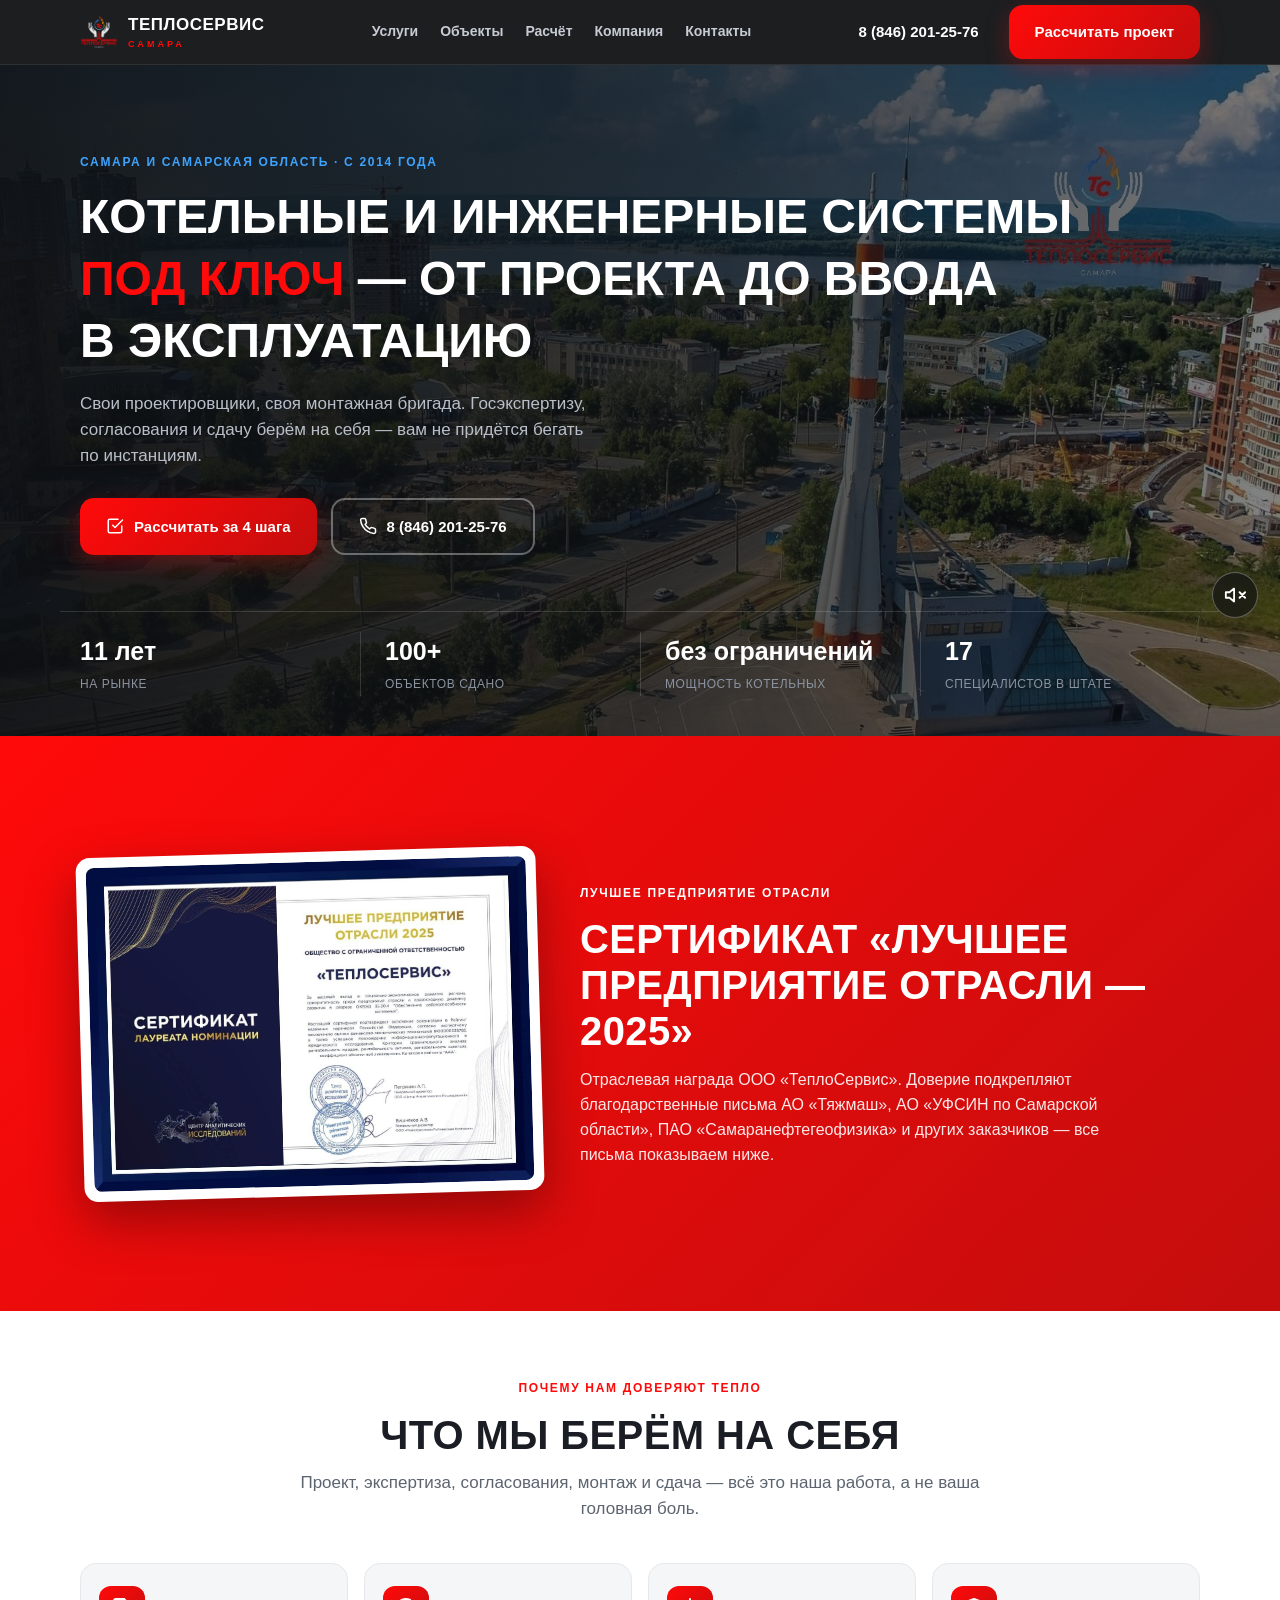
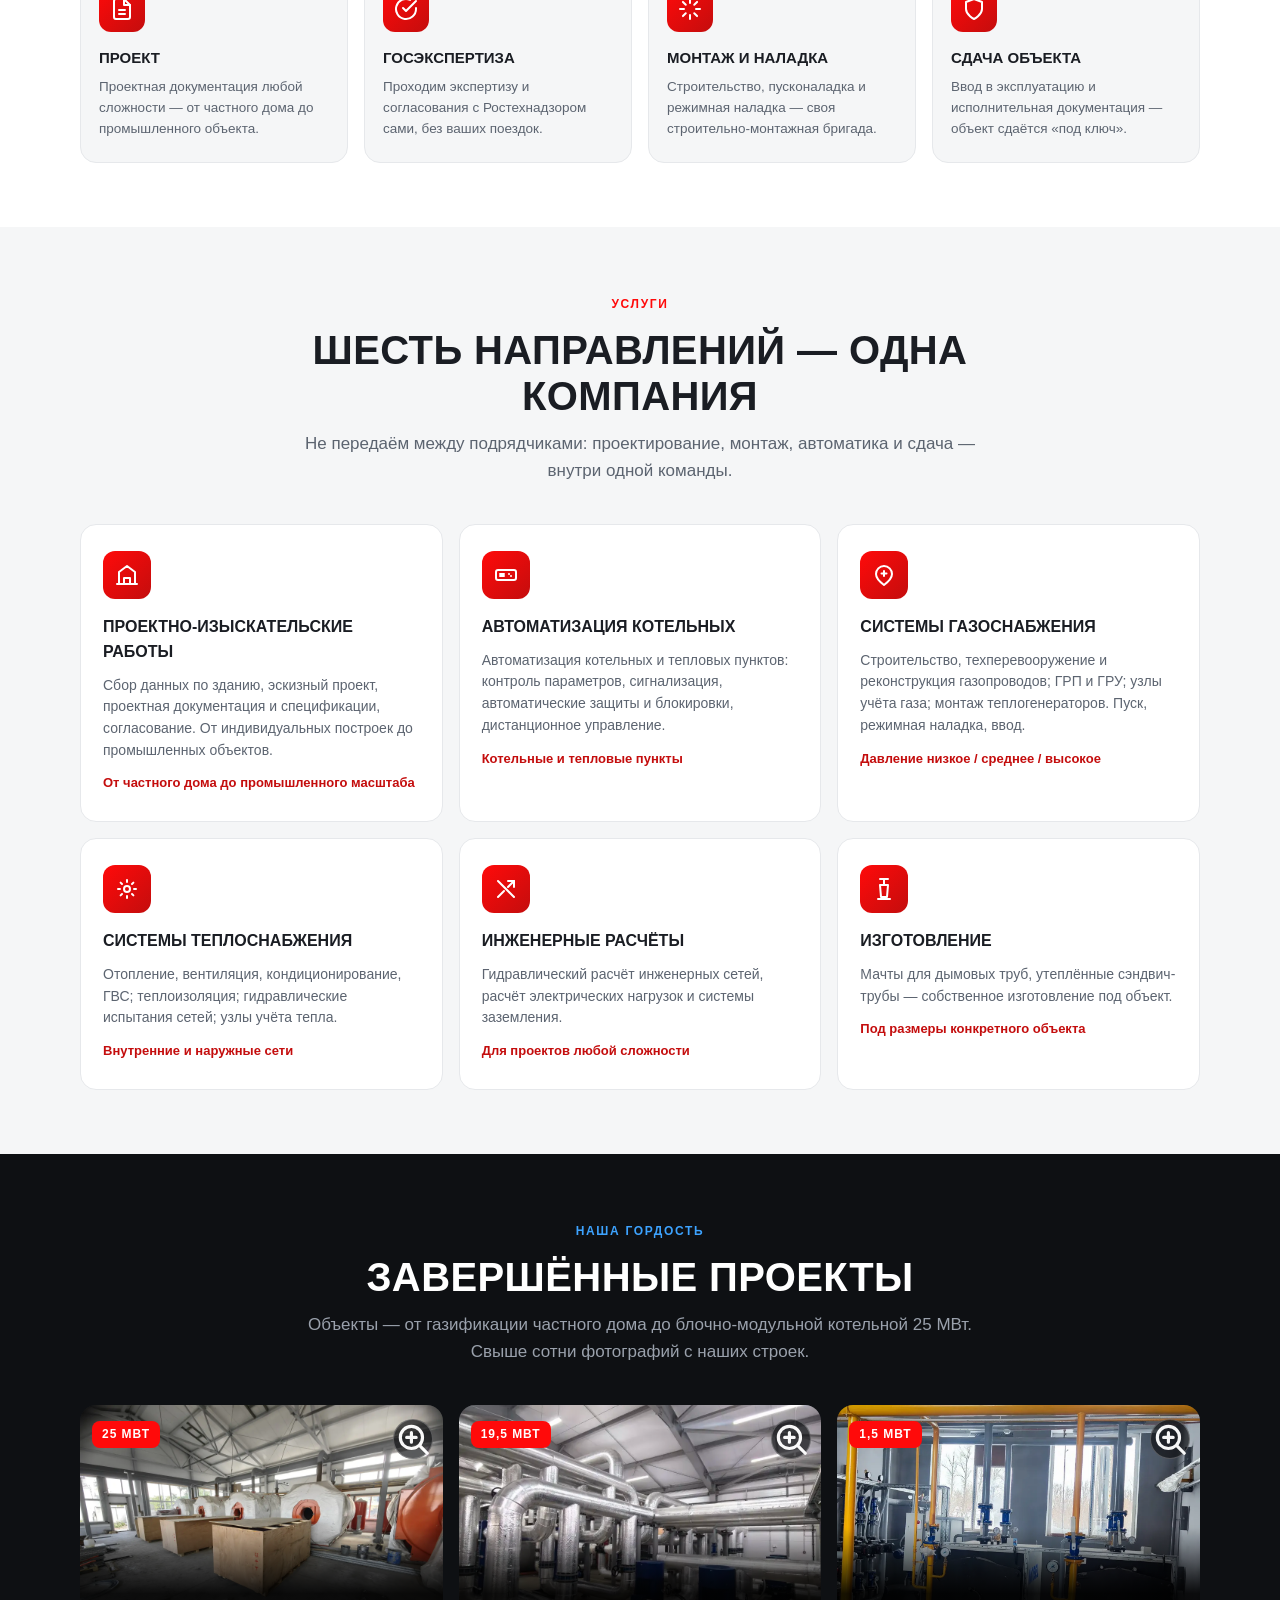
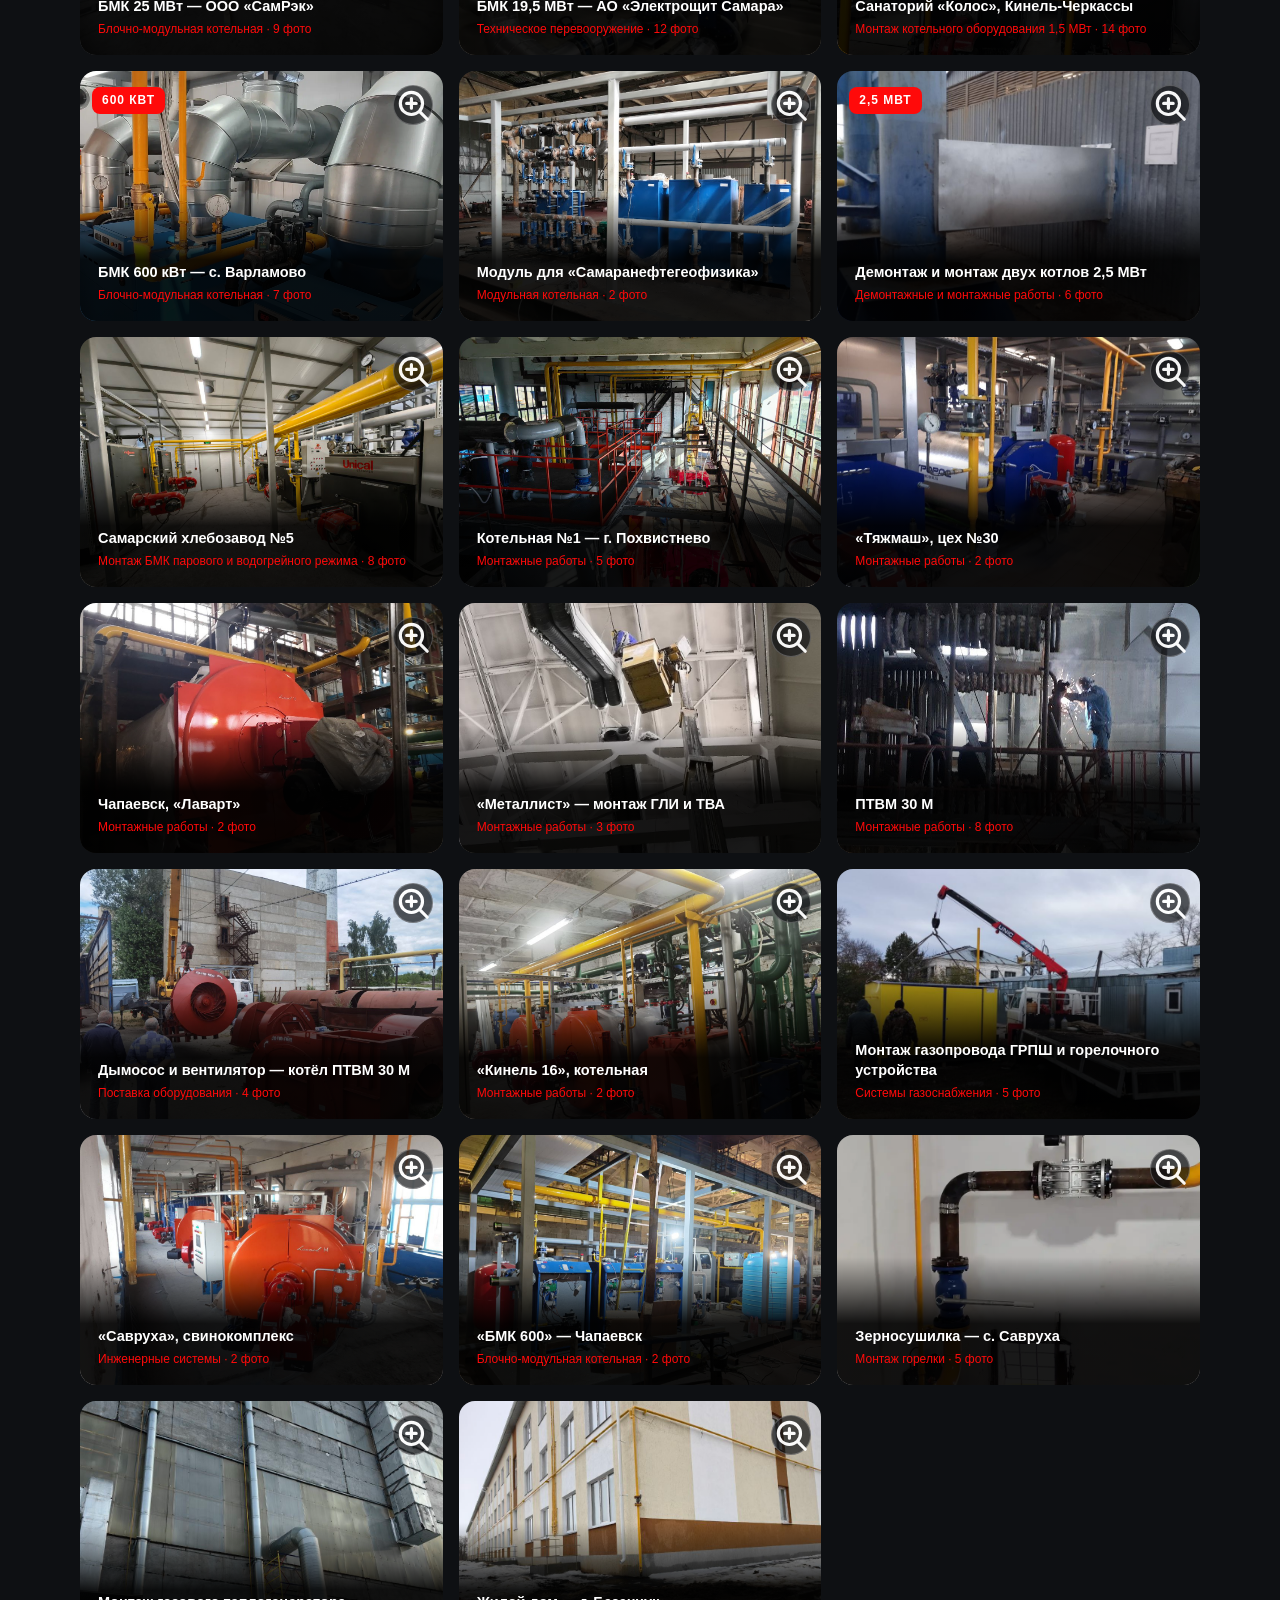
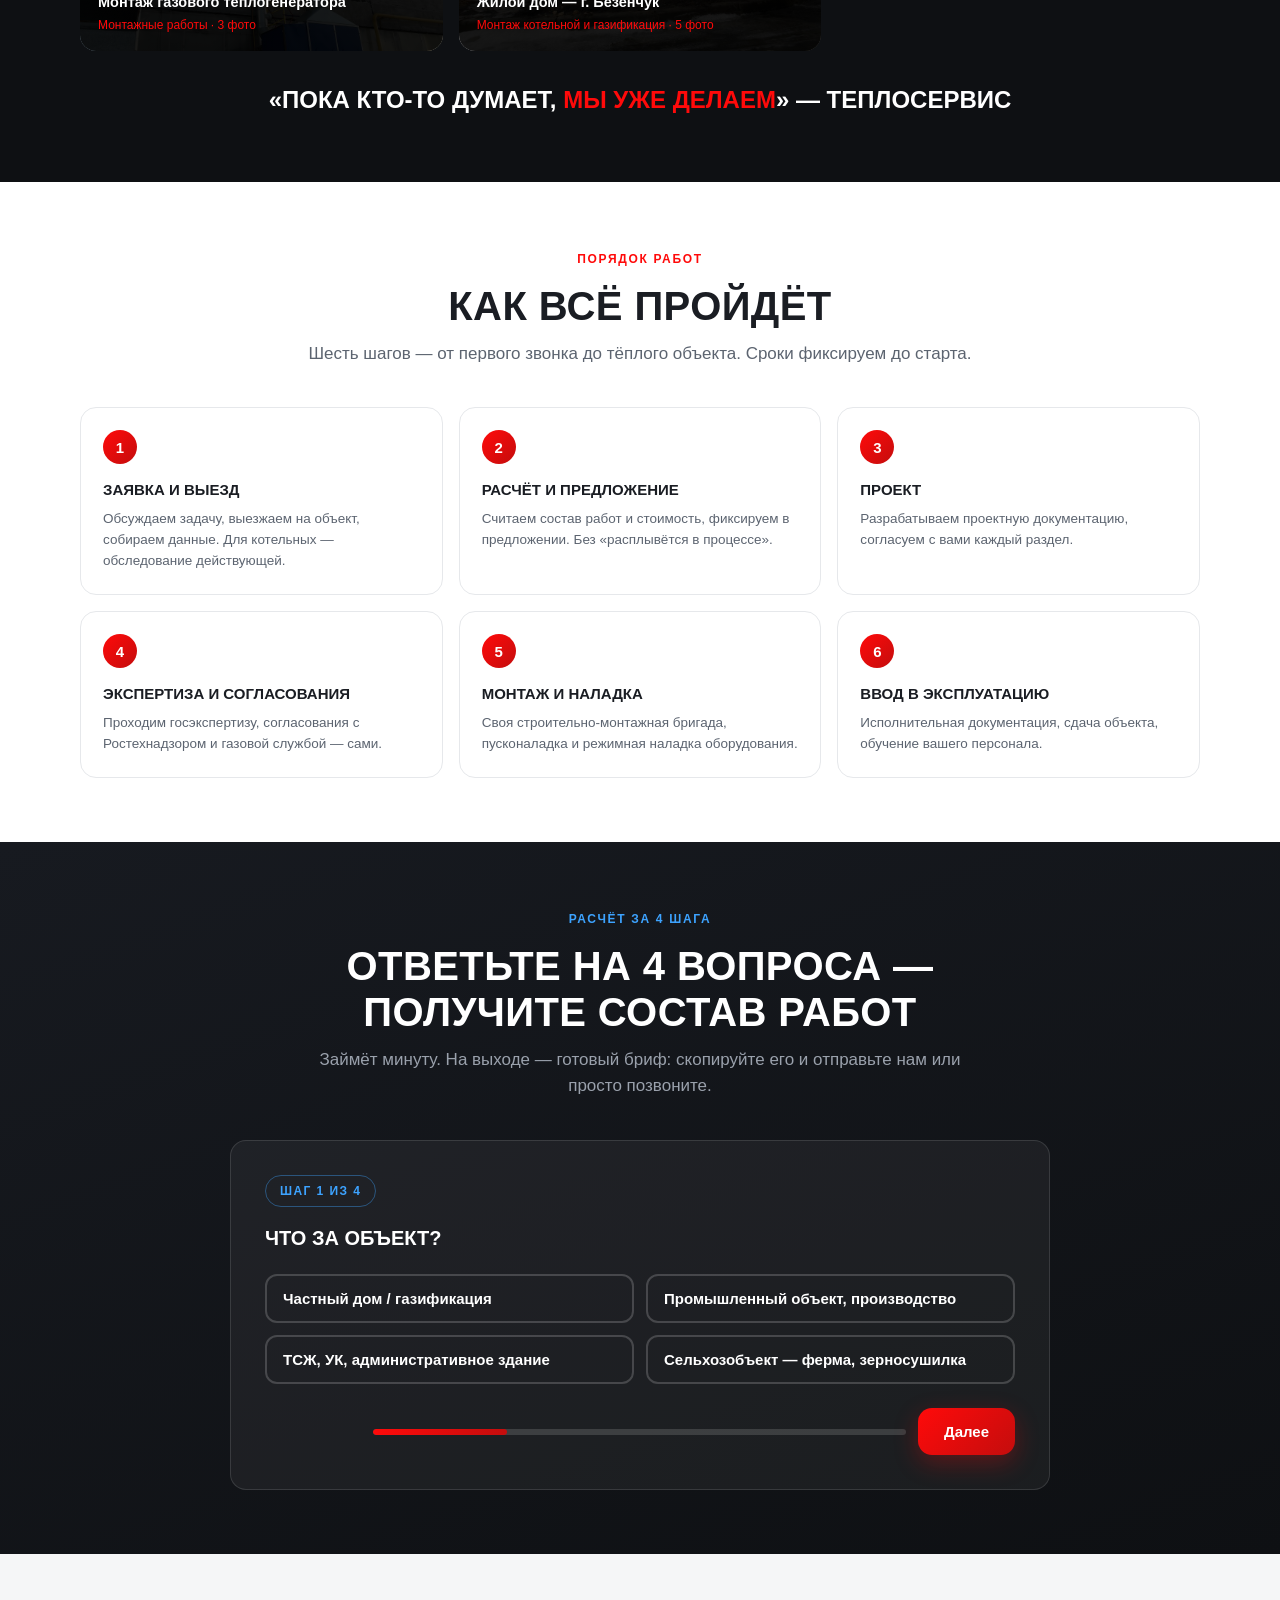
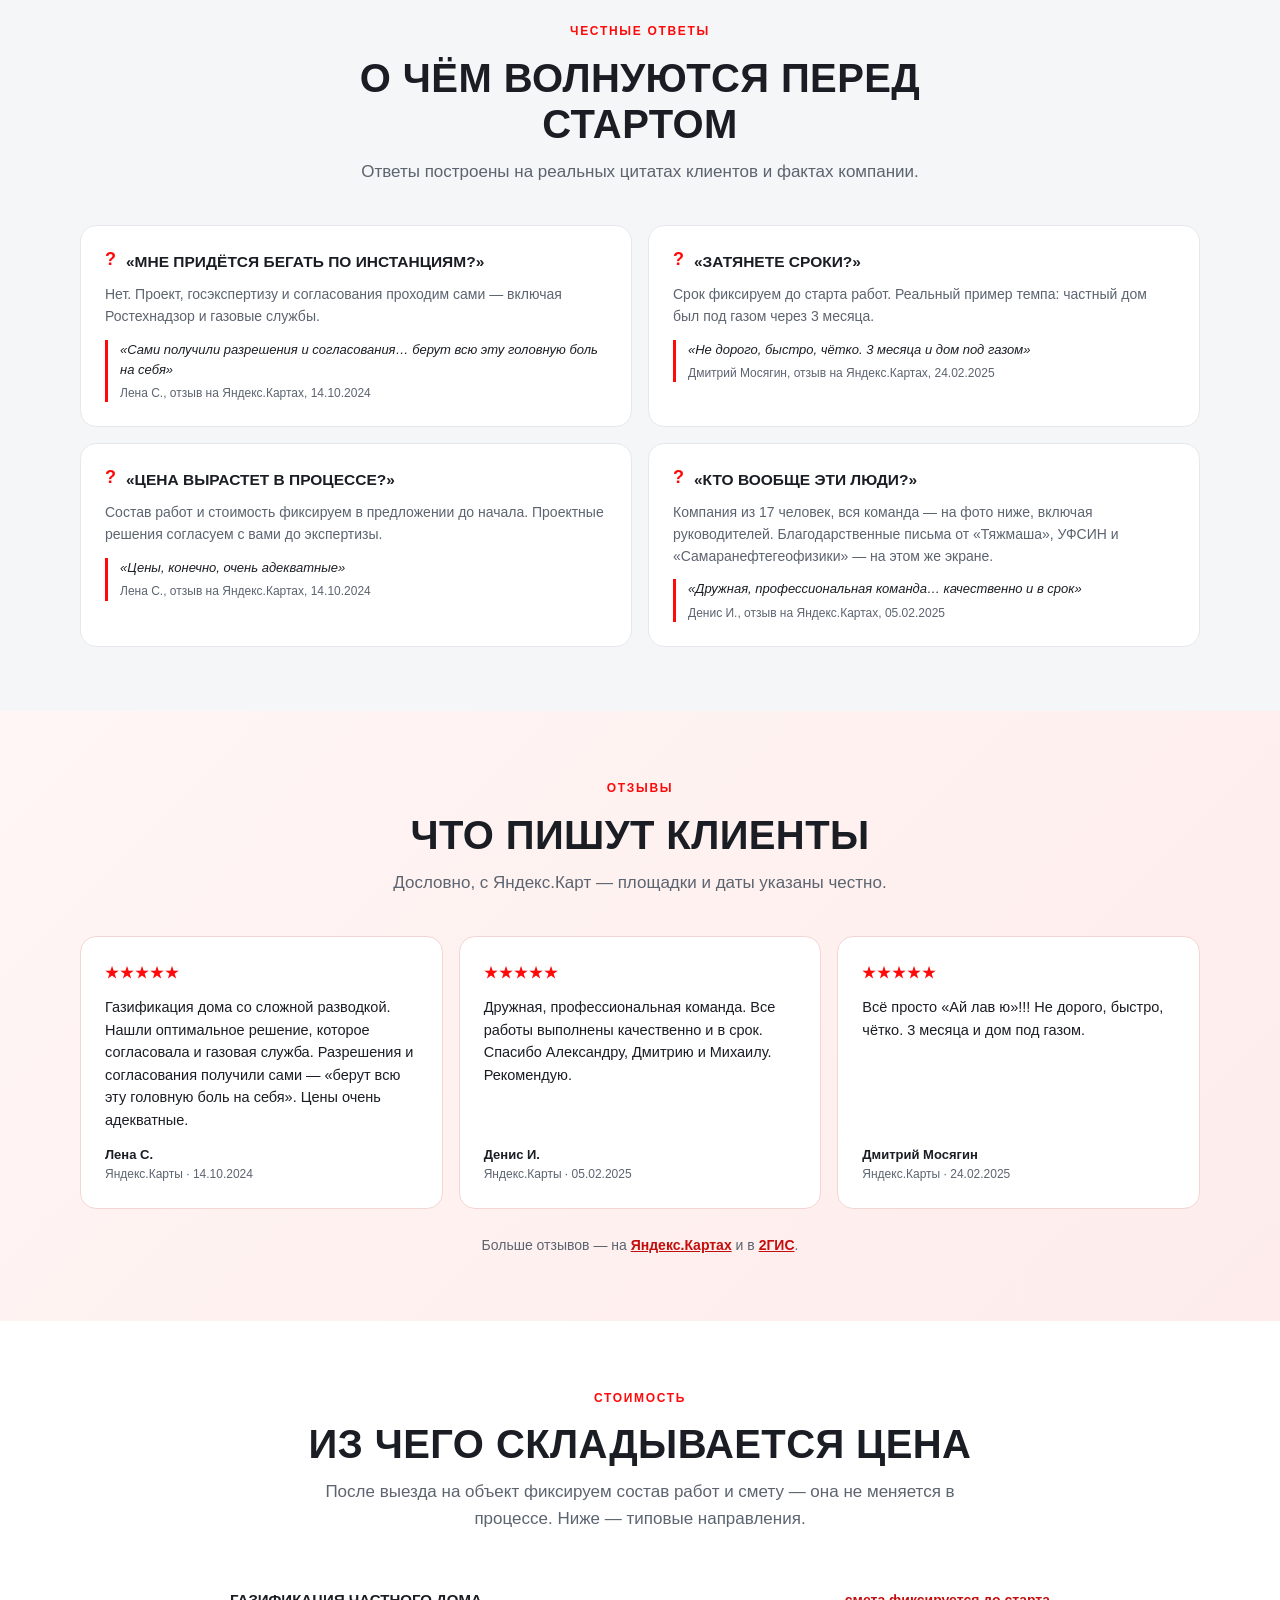
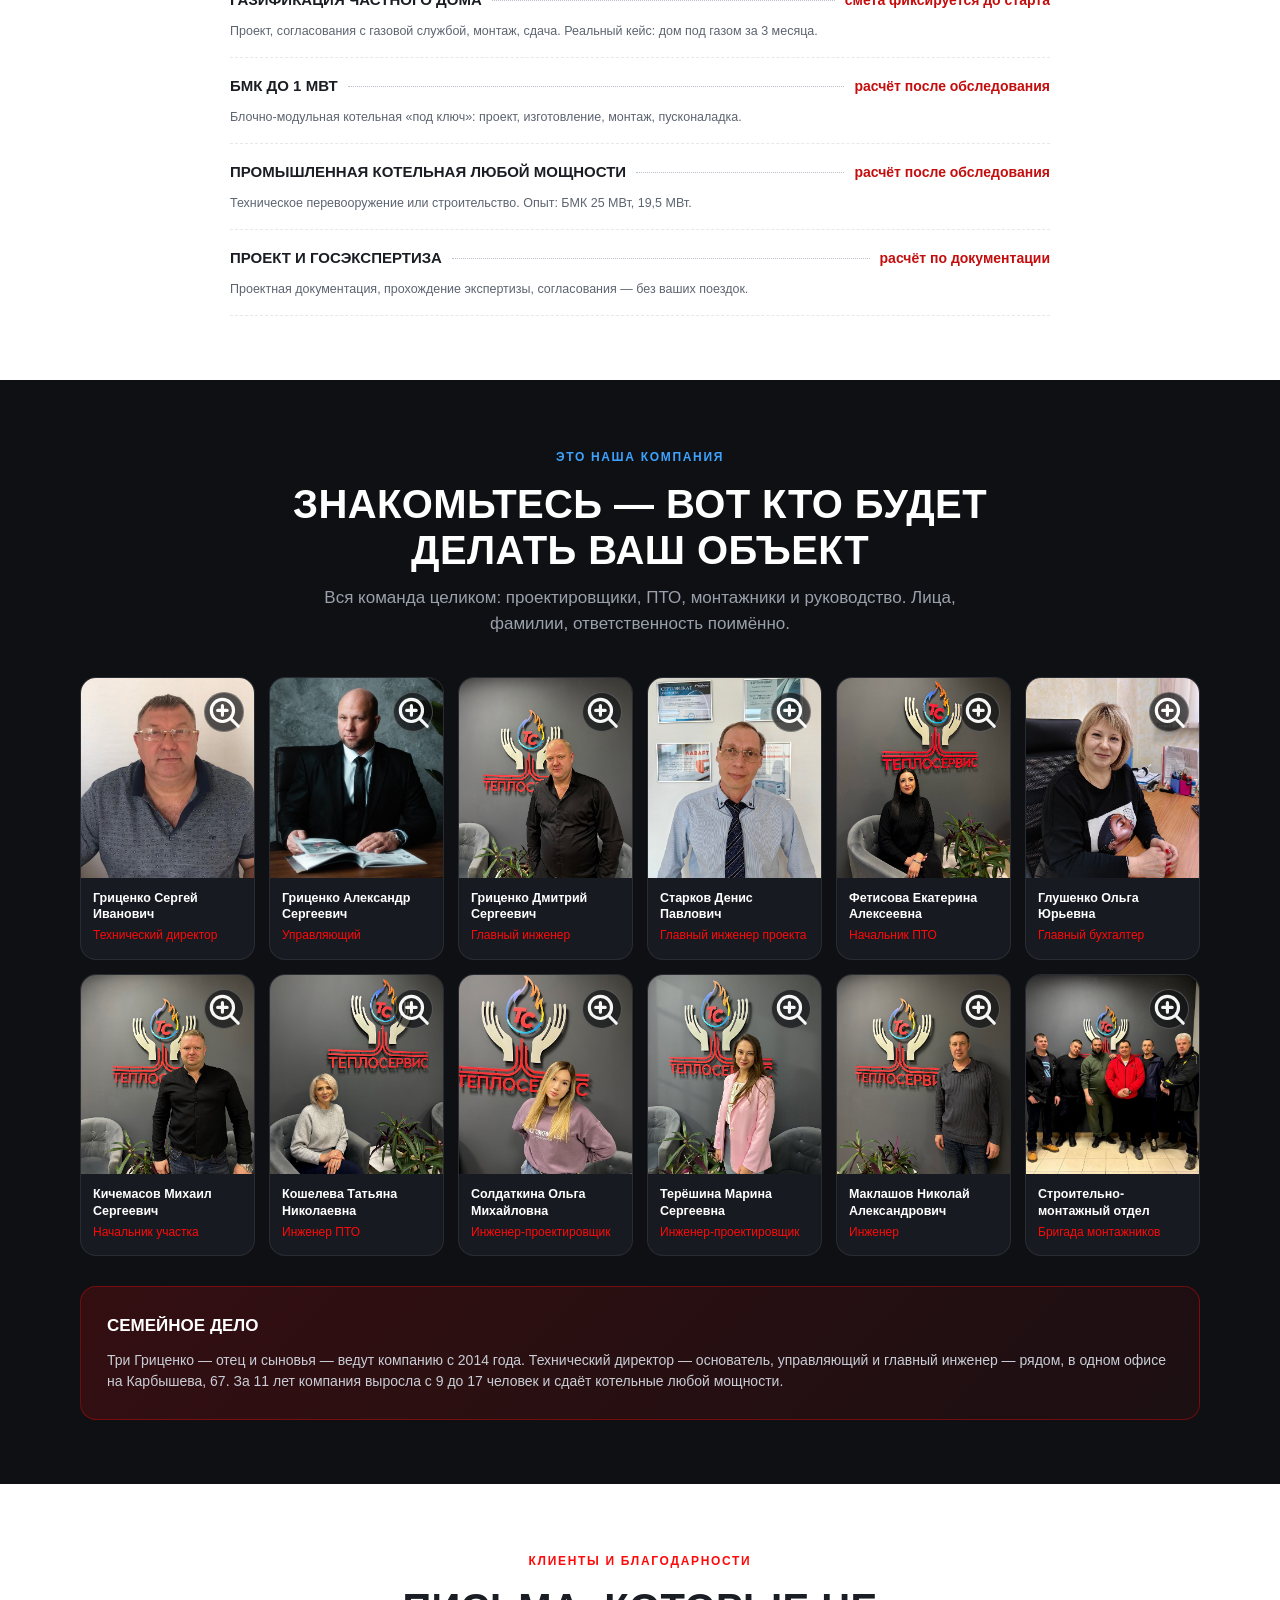
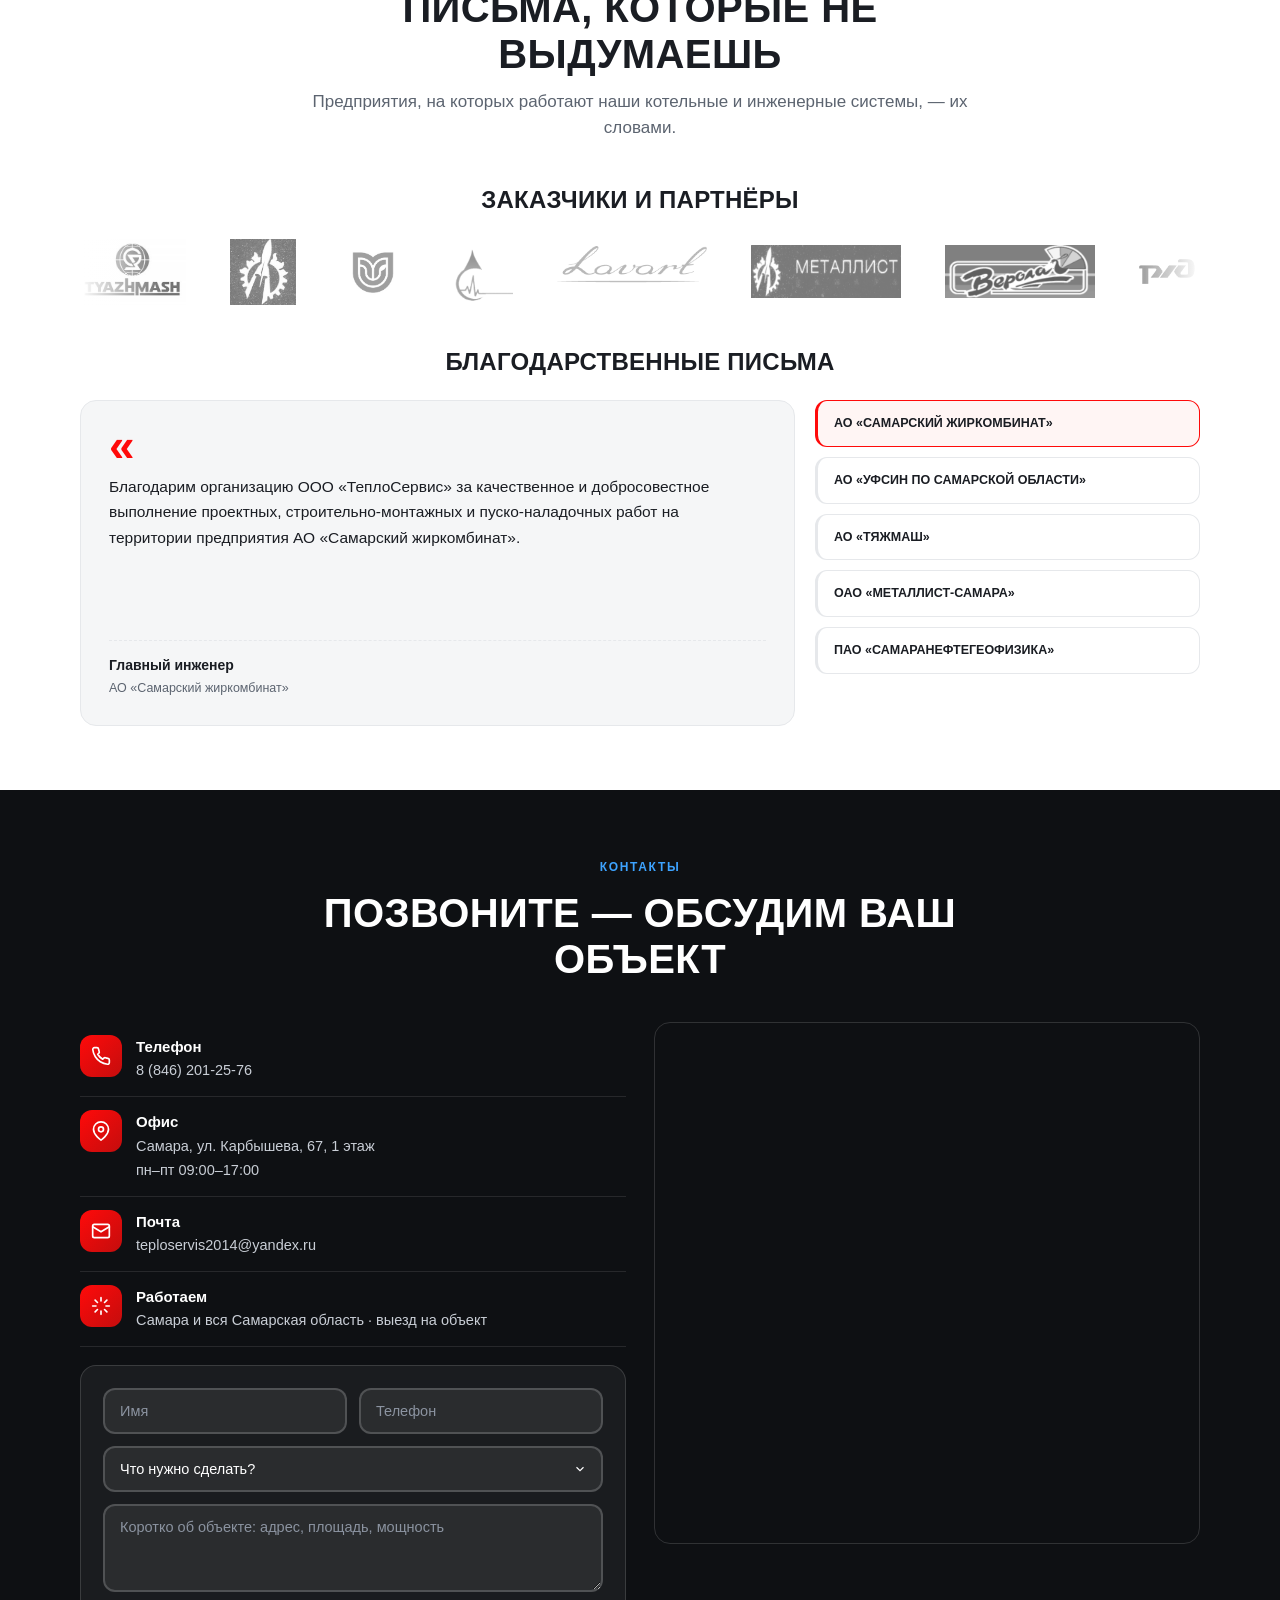
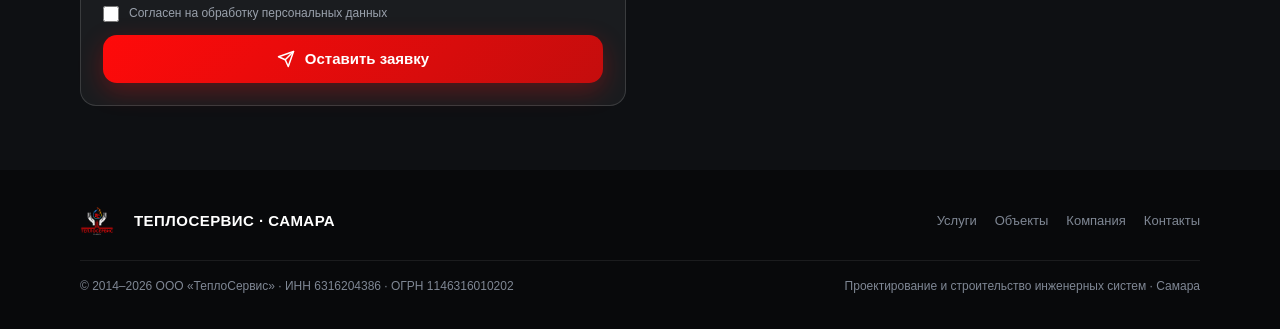
==== v4/index.html @ 2197fca2 "Center zoom magnifier icons in their circles" ====
<!DOCTYPE html>
<html lang="ru">
<head>
<meta charset="UTF-8">
<meta name="viewport" content="width=device-width, initial-scale=1.0">
<title>ТеплоСервис — котельные и инженерные системы под ключ в Самаре</title>
<meta name="description" content="Проектирование, монтаж и техническое перевооружение котельных в Самаре. Госэкспертиза, согласования и ввод в эксплуатацию — берём на себя. 11 лет, 100+ сданных объектов.">
<link rel="icon" href="assets/logo-192.png">
<link rel="stylesheet" href="assets/fonts.css">
<style>
:root{
  --red:#FF0A0A; --red-deep:#C40D0D; --red-soft:#E10E0E;
  --blue:#3181E7; --blue-light:#3DA3FF;
  --dark:#0E1013; --dark-2:#171A20; --ink:#1A1D23; --muted:#5C6470;
  --light:#F5F6F7; --line:#E6E8EB; --white:#FFFFFF;
  --r-sm:16px;
  --font-head:'Montserrat',Arial,sans-serif;
  --font-body:'Inter',Roboto,Arial,sans-serif;
}
*{margin:0;padding:0;box-sizing:border-box}
html{scroll-behavior:smooth}
body{font-family:var(--font-body);color:var(--ink);background:#fff;line-height:1.55;font-size:16px}
img{max-width:100%;display:block}
a{color:inherit;text-decoration:none}
.container{max-width:1160px;margin:0 auto;padding:0 20px}
.sec{margin:0;padding:64px 0}
.kicker{display:inline-block;font-family:var(--font-head);font-weight:800;font-size:12px;letter-spacing:.14em;text-transform:uppercase;color:var(--red);margin-bottom:14px}
.sec h2{font-family:var(--font-head);font-size:clamp(26px,4vw,40px);font-weight:900;text-transform:uppercase;letter-spacing:.01em;line-height:1.15}
.sec .lead{font-size:17px;color:var(--muted);max-width:680px;margin-top:12px}
.sec-head{text-align:center;max-width:760px;margin:0 auto 40px}
.sec-head .lead{margin-left:auto;margin-right:auto}
/* buttons */
.btn{display:inline-flex;align-items:center;gap:10px;font-family:var(--font-head);font-weight:800;font-size:15px;padding:15px 26px;border-radius:14px;border:none;cursor:pointer;transition:transform .15s,box-shadow .15s}
.btn svg{width:18px;height:18px;flex:none}
.btn-red{background:linear-gradient(135deg,var(--red) 0%,var(--red-deep) 100%);color:#fff;box-shadow:0 8px 24px rgba(255,10,10,.28)}
.btn-red:hover{transform:translateY(-2px);box-shadow:0 12px 28px rgba(255,10,10,.38)}
.btn-ghost{background:transparent;color:#fff;border:2px solid rgba(255,255,255,.35)}
.btn-ghost:hover{border-color:#fff}
.btn-dark{background:var(--dark);color:#fff}
/* header */
header{position:sticky;top:0;z-index:50;background:rgba(14,16,19,.94);backdrop-filter:blur(10px);border-bottom:1px solid rgba(255,255,255,.08)}
.hd{display:flex;align-items:center;gap:16px;height:64px}
.hd-logo{display:flex;align-items:center;gap:10px;min-width:0}
.hd-logo img{width:38px;height:38px;border-radius:9px;flex:none}
.hd-name{font-family:var(--font-head);font-weight:900;color:#fff;font-size:17px;letter-spacing:.03em;white-space:nowrap;overflow:hidden;text-overflow:ellipsis}
.hd-name small{display:block;font-size:9px;font-weight:700;letter-spacing:.34em;color:var(--red);font-family:var(--font-body)}
nav.hd-nav{margin-left:auto;display:flex;gap:22px}
nav.hd-nav a{color:#C7CCD4;font-size:14px;font-weight:600}
nav.hd-nav a:hover{color:#fff}
.hd-phone{margin-left:auto;display:inline-flex;align-items:center;gap:9px;color:#fff;font-family:var(--font-head);font-weight:800;font-size:15px;white-space:nowrap}
.hd-cta{margin-left:14px}
.icon-btn{display:none;width:44px;height:44px;border-radius:50%;background:linear-gradient(135deg,var(--red),var(--red-deep));align-items:center;justify-content:center;flex:none;margin-left:auto}
.icon-btn svg{width:20px;height:20px}
@media(max-width:920px){nav.hd-nav,.hd-cta{display:none}.hd-phone{display:none}.icon-btn{display:inline-flex}.hd-name{font-size:15px}}
@media(max-width:600px){.hd{height:58px;gap:10px}.hd-logo img{width:32px;height:32px}.hd-name{font-size:13px}.hd-name small{letter-spacing:.24em}}
/* hero */
.hero{background:var(--dark);color:#fff;position:relative;overflow:hidden}
.hero-bg{position:absolute;inset:0;width:100%;height:100%;object-fit:cover;filter:saturate(.92)}
.hero-shade{position:absolute;inset:0;background:linear-gradient(90deg,rgba(14,16,19,.94) 0%,rgba(14,16,19,.8) 48%,rgba(14,16,19,.5) 100%)}
.hero-in{position:relative;z-index:2;padding:84px 20px 56px}
.hero .kicker{color:var(--blue-light)}
.hero h1{font-size:clamp(28px,4.4vw,48px);font-weight:900;text-transform:uppercase;line-height:1.3}
.hero h1 em{font-style:normal;color:var(--red)}
.hero .sub{margin-top:18px;font-size:17px;color:#B9BFC9;max-width:520px}
.hero-cta{display:flex;gap:14px;margin-top:28px;flex-wrap:wrap}
.sound-toggle{position:absolute;right:22px;bottom:118px;z-index:3;width:46px;height:46px;border-radius:50%;border:1px solid rgba(255,255,255,.3);background:rgba(14,16,19,.62);backdrop-filter:blur(6px);display:flex;align-items:center;justify-content:center;cursor:pointer;transition:background .15s}
.sound-toggle:hover{background:var(--red)}
.sound-toggle svg{width:22px;height:22px}
/* zoomable images */
[data-lb]{cursor:zoom-in}
/* lightbox */
.lightbox{position:fixed;inset:0;z-index:100;background:rgba(8,9,11,.94);display:none;align-items:center;justify-content:center;padding:24px}
.lightbox.on{display:flex}
.lightbox figure{max-width:min(1100px,92vw);margin:0;text-align:center}
.lightbox img{max-width:100%;max-height:82vh;border-radius:10px;box-shadow:0 30px 80px rgba(0,0,0,.6)}
.lightbox figcaption{margin-top:12px;font-family:var(--font-head);font-weight:800;font-size:14px;color:#DDE1E7;text-transform:uppercase;letter-spacing:.04em}
.lb-btn{position:absolute;width:48px;height:48px;border-radius:50%;border:1px solid rgba(255,255,255,.25);background:rgba(14,16,19,.6);color:#fff;cursor:pointer;display:flex;align-items:center;justify-content:center;transition:background .15s}
.lb-btn:hover{background:var(--red)}
.lb-btn svg{width:22px;height:22px}
.lb-close{top:18px;right:18px}
.lb-prev{left:18px;top:50%;transform:translateY(-50%)}
.lb-next{right:18px;top:50%;transform:translateY(-50%)}
.lb-count{position:absolute;bottom:18px;left:50%;transform:translateX(-50%);font-family:var(--font-head);font-weight:800;font-size:13px;color:#B9BFC9;background:rgba(14,16,19,.6);border:1px solid rgba(255,255,255,.18);border-radius:999px;padding:6px 16px}
@media(max-width:560px){.lb-prev{left:8px}.lb-next{right:8px}.lightbox{padding:12px}}
/* project zoom icon */
.pj{cursor:pointer}
.pj-zoom{position:absolute;top:10px;right:10px;z-index:3;width:40px;height:40px;border-radius:50%;background:rgba(14,16,19,.72);border:1px solid rgba(255,255,255,.25);display:flex;align-items:center;justify-content:center;opacity:.95;transition:transform .2s}
.pj:hover .pj-zoom{transform:scale(1.08)}
.pj-zoom svg{width:38px;height:38px;display:block;color:#fff}
/* team zoom */
.tm{position:relative;cursor:pointer}
.tm-zoom{position:absolute;top:10px;right:10px;z-index:3;width:40px;height:40px;border-radius:50%;background:rgba(14,16,19,.72);border:1px solid rgba(255,255,255,.25);display:flex;align-items:center;justify-content:center;opacity:.95;transition:transform .2s}
.tm:hover .tm-zoom{transform:scale(1.08)}
.tm-zoom svg{width:38px;height:38px;display:block;color:#fff}
/* testimonial quote cards */
.sec-sub{font-family:var(--font-head);font-weight:800;font-size:clamp(18px,2.4vw,24px);text-transform:uppercase;text-align:center;margin:38px 0 20px;letter-spacing:.01em}
.mq-cards{margin-bottom:8px}
.mq-cards .mq-track{animation-duration:52s;align-items:stretch;gap:20px}
.ts-card{flex:0 0 420px;background:#fff;border:1px solid var(--line);border-radius:var(--r-sm);padding:22px 24px;display:flex;flex-direction:column;box-shadow:0 8px 26px rgba(14,16,19,.06)}
.ts-card .gm{font-family:var(--font-head);font-weight:900;font-size:40px;line-height:.8;color:var(--red);margin-bottom:10px}
.ts-card p{font-size:14.5px;color:var(--ink);flex:1}
.ts-card .who{margin-top:14px;padding-top:12px;border-top:1px dashed var(--line);font-size:13px;font-weight:700}
.ts-card .who span{display:block;font-weight:400;color:var(--muted);font-size:12px;margin-top:3px}
.hero-stats{position:relative;z-index:2;display:grid;grid-template-columns:repeat(4,1fr);border-top:1px solid rgba(255,255,255,.14);padding:20px 20px 40px}
.hstat{padding:0 24px;border-left:1px solid rgba(255,255,255,.14);text-align:left}
.hstat:first-child{border-left:none;padding-left:0}
.hstat b{display:block;font-family:var(--font-head);font-weight:900;font-size:25px;color:#fff;white-space:nowrap}
.hstat span{font-size:12px;color:#8B93A0;text-transform:uppercase;letter-spacing:.05em;white-space:nowrap}
@media(max-width:920px){.hero-in{padding:56px 20px 40px}.hero-shade{background:linear-gradient(180deg,rgba(14,16,19,.9),rgba(14,16,19,.84))}.sound-toggle{bottom:auto;top:16px;right:16px}.hero-stats{grid-template-columns:repeat(2,1fr);row-gap:18px;padding-bottom:36px}.hstat:nth-child(3){border-left:none;padding-left:0}}
@media(max-width:620px){.hstat{padding:0 16px}.hstat b{font-size:22px;white-space:normal;line-height:1.15}.hstat span{font-size:11px;white-space:normal}}
/* certificate banner */
.cert{background:linear-gradient(135deg,var(--red) 0%,var(--red-deep) 100%);color:#fff;overflow:hidden}
.cert-in{display:grid;grid-template-columns:460px 1fr;gap:40px;align-items:center;padding:52px 20px}
.cert-img{background:#fff;border-radius:14px;padding:10px;box-shadow:0 20px 50px rgba(0,0,0,.35);transform:rotate(-1.6deg)}
.cert-img img{border-radius:8px}
.cert .kicker{color:#fff}
.cert h2{color:#fff}
.cert p{margin-top:14px;font-size:16px;color:rgba(255,255,255,.9);max-width:560px}
@media(max-width:920px){.cert-in{grid-template-columns:1fr;gap:26px;padding:44px 20px}.cert-img{max-width:440px}}
/* promises */
.pr-grid{display:grid;grid-template-columns:repeat(4,1fr);gap:16px;margin-top:8px}
.pr-card{background:var(--light);border:1px solid var(--line);border-radius:var(--r-sm);padding:22px 18px}
.pr-card .ic{width:46px;height:46px;border-radius:12px;background:linear-gradient(135deg,var(--red),var(--red-deep));display:flex;align-items:center;justify-content:center;margin-bottom:14px}
.pr-card .ic svg{width:24px;height:24px;color:#fff}
.pr-card b{font-family:var(--font-head);font-weight:800;font-size:15px;text-transform:uppercase;display:block;margin-bottom:8px}
.pr-card p{font-size:13.5px;color:var(--muted)}
@media(max-width:920px){.pr-grid{grid-template-columns:repeat(2,1fr)}}
@media(max-width:560px){.pr-grid{grid-template-columns:1fr}}
/* services */
.sv-grid{display:grid;grid-template-columns:repeat(3,1fr);gap:16px}
.sv-card{background:#fff;border:1px solid var(--line);border-radius:var(--r-sm);padding:26px 22px;transition:transform .15s,box-shadow .15s}
.sv-card:hover{transform:translateY(-3px);box-shadow:0 14px 34px rgba(14,16,19,.10)}
.sv-card .ic{width:48px;height:48px;border-radius:12px;background:linear-gradient(135deg,var(--red),var(--red-deep));display:flex;align-items:center;justify-content:center;margin-bottom:16px}
.sv-card .ic svg{width:24px;height:24px;color:#fff}
.sv-card h3{font-size:16px;font-weight:800;text-transform:uppercase;margin-bottom:10px}
.sv-card p{font-size:14px;color:var(--muted)}
.sv-card .more{display:inline-block;margin-top:12px;font-size:13px;font-weight:700;color:var(--red-deep)}
@media(max-width:920px){.sv-grid{grid-template-columns:repeat(2,1fr)}}
@media(max-width:560px){.sv-grid{grid-template-columns:1fr}}
/* projects */
.projects{background:var(--dark);color:#fff}
.projects h2{color:#fff}
.projects .lead{color:#9AA1AC}
.pj-grid{display:grid;grid-template-columns:repeat(3,1fr);gap:16px}
.pj{position:relative;border-radius:var(--r-sm);overflow:hidden;min-height:250px;display:flex;align-items:flex-end;background:var(--dark-2)}
.pj img{position:absolute;inset:0;width:100%;height:100%;object-fit:cover;transition:transform .4s}
.pj:hover img{transform:scale(1.04)}
.pj .ov{position:relative;z-index:2;width:100%;padding:70px 18px 16px;background:linear-gradient(transparent,rgba(0,0,0,.9) 52%)}
.pj b{font-family:var(--font-head);font-size:14.5px;font-weight:800;display:block;line-height:1.35}
.pj span{font-size:12px;color:var(--red);margin-top:4px;display:block}
.pj .mw{position:absolute;top:12px;left:12px;z-index:3;font-family:var(--font-head);font-weight:800;font-size:12px;letter-spacing:.08em;text-transform:uppercase;color:#fff;background:var(--red);border-radius:8px;padding:4px 10px}
.pj-quote{margin-top:30px;text-align:center;font-family:var(--font-head);font-weight:800;font-size:clamp(17px,2.4vw,24px);text-transform:uppercase}
.pj-quote em{font-style:normal;color:var(--red)}
@media(max-width:920px){.pj-grid{grid-template-columns:repeat(2,1fr)}}
@media(max-width:560px){.pj-grid{grid-template-columns:1fr}}
/* steps */
.st-grid{display:grid;grid-template-columns:repeat(3,1fr);gap:16px}
.st{border:1px solid var(--line);border-radius:var(--r-sm);padding:22px;position:relative}
.st .n{font-family:var(--font-head);font-weight:900;font-size:15px;color:#fff;width:34px;height:34px;border-radius:50%;background:linear-gradient(135deg,var(--red),var(--red-deep));display:flex;align-items:center;justify-content:center;margin-bottom:14px}
.st b{font-family:var(--font-head);font-size:15px;font-weight:800;text-transform:uppercase;display:block;margin-bottom:8px}
.st p{font-size:13.5px;color:var(--muted)}
@media(max-width:920px){.st-grid{grid-template-columns:repeat(2,1fr)}}
@media(max-width:560px){.st-grid{grid-template-columns:1fr}}
/* quiz */
.quiz{background:linear-gradient(160deg,var(--dark-2),var(--dark));color:#fff}
.quiz h2{color:#fff}
.quiz .lead{color:#9AA1AC}
.quiz-box{background:rgba(255,255,255,.05);border:1px solid rgba(255,255,255,.12);border-radius:var(--r-sm);padding:34px;max-width:820px;margin:0 auto}
.q-step{display:none}
.q-step.on{display:block}
.q-meta{display:inline-block;font-family:var(--font-head);font-weight:800;font-size:12px;letter-spacing:.12em;text-transform:uppercase;color:var(--blue-light);border:1px solid rgba(61,163,255,.4);border-radius:999px;padding:6px 14px;margin-bottom:16px}
.q-q{font-family:var(--font-head);font-weight:800;font-size:20px;text-transform:uppercase;margin-bottom:20px}
.q-opts{display:grid;grid-template-columns:repeat(2,1fr);gap:12px}
.q-opt{border:2px solid rgba(255,255,255,.18);border-radius:12px;padding:14px 16px;cursor:pointer;font-size:15px;font-weight:600;background:transparent;color:#fff;text-align:left;transition:border-color .15s,background .15s;font-family:var(--font-body)}
.q-opt:hover{border-color:var(--red)}
.q-opt.sel{border-color:var(--red);background:rgba(255,10,10,.14)}
.q-nav{display:flex;justify-content:space-between;align-items:center;margin-top:24px;gap:12px;flex-wrap:wrap}
.q-progress{flex:1;height:6px;border-radius:3px;background:rgba(255,255,255,.14);min-width:120px;overflow:hidden}
.q-progress i{display:block;height:100%;width:25%;background:linear-gradient(90deg,var(--red),var(--red-deep));border-radius:3px;transition:width .3s}
.q-inputs{display:grid;gap:12px;max-width:420px}
.q-inputs input{background:rgba(255,255,255,.07);border:2px solid rgba(255,255,255,.18);border-radius:12px;padding:14px 16px;color:#fff;font-size:15px;font-family:var(--font-body)}
.q-inputs input::placeholder{color:#8B93A0}
.q-note{font-size:14.5px;color:#fff;margin-top:14px}
.q-result{display:none}
.q-result.on{display:block}
.q-sum{background:rgba(49,129,231,.12);border:1px solid rgba(49,129,231,.35);border-radius:12px;padding:18px;font-size:14.5px;white-space:pre-line}
.q-actions{display:flex;gap:12px;margin-top:20px;flex-wrap:wrap}
@media(max-width:560px){.q-opts{grid-template-columns:1fr}.quiz-box{padding:24px 18px}}
/* faq */
.faq{background:var(--light)}
.faq-grid{display:grid;grid-template-columns:repeat(2,1fr);gap:16px}
.faq-card{border:1px solid var(--line);border-radius:var(--r-sm);padding:24px;background:#fff}
.faq-card b{font-family:var(--font-head);font-size:15.5px;font-weight:800;display:flex;gap:10px;align-items:flex-start;text-transform:uppercase}
.faq-card b .m{color:var(--red);flex:none;font-size:18px;line-height:1}
.faq-card p{font-size:14px;color:var(--muted);margin-top:10px}
.faq-card .cite{margin-top:12px;font-size:13px;color:var(--ink);border-left:3px solid var(--red);padding-left:12px;font-style:italic}
.faq-card .cite small{display:block;font-style:normal;color:var(--muted);margin-top:4px;font-size:12px}
@media(max-width:760px){.faq-grid{grid-template-columns:1fr}}
/* reviews */
.reviews{background:linear-gradient(135deg,#FFF6F5,#FDECEB)}
.rv-grid{display:grid;grid-template-columns:repeat(3,1fr);gap:16px}
.rv{background:#fff;border:1px solid #F3D6D3;border-radius:var(--r-sm);padding:24px;display:flex;flex-direction:column}
.rv .stars{color:var(--red);font-family:var(--font-head);font-weight:900;letter-spacing:2px;font-size:15px}
.rv p{font-size:14.5px;margin-top:12px;flex:1}
.rv .who{margin-top:14px;font-size:13px;font-weight:700}
.rv .who small{display:block;font-weight:400;color:var(--muted);font-size:12px}
.rv-cta{text-align:center;margin-top:26px;font-size:14px;color:var(--muted)}
.rv-cta a{color:var(--red-deep);font-weight:700;text-decoration:underline}
@media(max-width:920px){.rv-grid{grid-template-columns:1fr}}
/* prices */
.price-rows{max-width:820px;margin:0 auto}
.prow{display:flex;align-items:baseline;gap:10px;flex-wrap:wrap;padding:16px 0;border-bottom:1px dashed var(--line)}
.prow b{font-family:var(--font-head);font-size:15px;font-weight:800;text-transform:uppercase}
.prow .dots{flex:1;min-width:30px;border-bottom:1px dotted #B9BFC9;transform:translateY(-4px)}
.prow .val{font-family:var(--font-head);font-weight:900;font-size:14px;color:var(--red-deep);white-space:nowrap}
.prow small{width:100%;font-size:12.5px;color:var(--muted)}
/* team */
.team{background:var(--dark);color:#fff}
.team h2{color:#fff}
.team .lead{color:#9AA1AC}
.tm-grid{display:grid;grid-template-columns:repeat(6,1fr);gap:14px}
.tm{background:var(--dark-2);border-radius:var(--r-sm);overflow:hidden;border:1px solid rgba(255,255,255,.08)}
.tm img{width:100%;aspect-ratio:603/695;object-fit:cover}
.tm .nm{padding:12px 12px 14px}
.tm b{font-family:var(--font-head);font-size:12.5px;font-weight:800;display:block;line-height:1.3}
.tm span{font-size:12px;color:var(--red);margin-top:4px;display:block}
.family{margin-top:30px;display:grid;grid-template-columns:1fr;gap:18px;align-items:stretch}
.fam-note{background:linear-gradient(135deg,rgba(255,10,10,.16),rgba(255,10,10,.06));border:1px solid rgba(255,10,10,.35);border-radius:var(--r-sm);padding:26px}
.fam-note b{font-family:var(--font-head);font-size:17px;font-weight:800;text-transform:uppercase;display:block;margin-bottom:10px}
.fam-note p{font-size:14px;color:#C9CED6}
.fam-finst{background:linear-gradient(135deg,rgba(49,129,231,.16),rgba(49,129,231,.05));border:1px solid rgba(49,129,231,.35);border-radius:var(--r-sm);padding:26px}
.fam-finst b{font-family:var(--font-head);font-size:17px;font-weight:800;text-transform:uppercase;display:block;margin-bottom:10px}
.fam-finst p{font-size:14px;color:#C9CED6}
@media(max-width:920px){.tm-grid{grid-template-columns:repeat(4,1fr)}.family{grid-template-columns:1fr}}
@media(max-width:560px){.tm-grid{grid-template-columns:repeat(2,1fr)}}
/* letters + clients marquee */
.mq{overflow:hidden;margin-bottom:36px;position:relative}
.mq::before,.mq::after{content:"";position:absolute;top:0;bottom:0;width:80px;z-index:2;pointer-events:none}
.mq::before{left:0;background:linear-gradient(90deg,#fff,transparent)}
.mq::after{right:0;background:linear-gradient(-90deg,#fff,transparent)}
.mq-track{display:flex;align-items:center;gap:44px;width:max-content;animation:mq 38s linear infinite}
.mq:hover .mq-track{animation-play-state:paused}
@keyframes mq{from{transform:translateX(0)}to{transform:translateX(-50%)}}
.mq-track img{height:66px;width:auto;max-width:150px;object-fit:contain;filter:grayscale(1);opacity:.62;transition:filter .2s,opacity .2s}
.mq-track img:hover{filter:grayscale(0);opacity:1}
.lt-tabs{display:grid;grid-template-columns:1.3fr .7fr;gap:20px;align-items:start}
.lt-quote{background:var(--light);border:1px solid var(--line);border-radius:var(--r-sm);padding:26px 28px}
.lt-quote .gm{font-family:var(--font-head);font-weight:900;font-size:46px;line-height:.8;color:var(--red);margin-bottom:10px}
.lt-quote p{font-size:15.5px;line-height:1.65;min-height:150px}
.lt-quote .who{margin-top:16px;padding-top:14px;border-top:1px dashed var(--line);font-size:14px;font-weight:700}
.lt-quote .who span{display:block;font-weight:400;color:var(--muted);font-size:12.5px;margin-top:3px}
.lt-nav{display:grid;gap:10px}
.lt-nav button{text-align:left;font-family:var(--font-head);font-weight:800;font-size:12.5px;text-transform:uppercase;line-height:1.35;padding:14px 16px;border:1px solid var(--line);border-left:3px solid var(--line);border-radius:12px;background:#fff;cursor:pointer;transition:border-color .15s,background .15s;color:var(--ink)}
.lt-nav button:hover{border-color:#C9CED6}
.lt-nav button.on{border-color:var(--red);border-left-color:var(--red);background:#FFF5F4}
@media(max-width:760px){.lt-tabs{grid-template-columns:1fr}.lt-nav{grid-template-columns:1fr}.mq-track{gap:32px}.mq-track img{height:52px}}
/* contact */
.contact{background:var(--dark);color:#fff;position:relative;overflow:hidden}
.contact h2{color:#fff}
.ct-grid{display:grid;grid-template-columns:1fr 1fr;gap:28px;align-items:start}
.ct-item{display:flex;gap:14px;align-items:flex-start;padding:13px 0;border-bottom:1px solid rgba(255,255,255,.1)}
.ct-item .ic{width:42px;height:42px;border-radius:12px;background:linear-gradient(135deg,var(--red),var(--red-deep));display:flex;align-items:center;justify-content:center;flex:none}
.ct-item .ic svg{width:20px;height:20px;color:#fff}
.ct-item b{font-family:var(--font-head);font-size:15px;font-weight:800;display:block}
.ct-item a,.ct-item span.v{font-size:14.5px;color:#C9CED6}
.ct-item a:hover{color:#fff}
.lead-form{margin-top:18px;background:rgba(255,255,255,.05);border:1px solid rgba(255,255,255,.14);border-radius:var(--r-sm);padding:22px;display:grid;gap:12px}
.lead-form .row2{display:grid;grid-template-columns:1fr 1fr;gap:12px}
.lead-form input,.lead-form select,.lead-form textarea{width:100%;background:rgba(255,255,255,.07);border:2px solid rgba(255,255,255,.18);border-radius:12px;padding:13px 15px;color:#fff;font-size:14.5px;font-family:var(--font-body)}
.lead-form select{appearance:none;background-image:url("data:image/svg+xml,%3Csvg xmlns='http://www.w3.org/2000/svg' width='14' height='14' viewBox='0 0 24 24' fill='none' stroke='%23ffffff' stroke-width='2'%3E%3Cpath d='M6 9l6 6 6-6'/%3E%3C/svg%3E");background-repeat:no-repeat;background-position:right 14px center}
.lead-form select option{color:var(--ink);background:#fff}
.lead-form textarea{min-height:88px;resize:vertical}
.lead-form input::placeholder,.lead-form textarea::placeholder{color:#8B93A0}
.lead-form label.consent{display:flex;gap:10px;font-size:12px;color:#9AA1AC;align-items:flex-start;cursor:pointer}
.lead-form label.consent input{width:16px;height:16px;margin-top:2px;accent-color:var(--red);flex:none}
.lead-form .btn{justify-content:center}
.map-box{border-radius:var(--r-sm);overflow:hidden;border:1px solid rgba(255,255,255,.14);min-height:520px;position:relative}
.map-box iframe{width:100%;height:100%;min-height:520px;border:0;display:block}
@media(max-width:820px){.ct-grid{grid-template-columns:1fr}.lead-form .row2{grid-template-columns:1fr}.map-box{min-height:340px}.map-box iframe{min-height:340px}}
/* footer */
footer{background:#08090B;color:#7F8794;padding:34px 0}
.ft{display:flex;gap:20px;align-items:center;flex-wrap:wrap}
.ft img{width:34px;height:34px;border-radius:8px}
.ft b{color:#fff;font-family:var(--font-head);font-weight:900;font-size:15px;letter-spacing:.03em}
.ft-nav{margin-left:auto;display:flex;gap:18px;font-size:13px;flex-wrap:wrap}
.ft-nav a:hover{color:#fff}
.ft-bottom{margin-top:22px;padding-top:16px;border-top:1px solid rgba(255,255,255,.08);font-size:12px;display:flex;gap:14px;flex-wrap:wrap;justify-content:space-between}
/* sticky mobile callbar */
.callbar{display:none;position:fixed;left:12px;right:12px;bottom:12px;z-index:60;gap:10px}
.callbar a{flex:1;display:flex;align-items:center;justify-content:center;gap:8px;padding:13px;border-radius:14px;font-family:var(--font-head);font-weight:800;font-size:14px}
.callbar .c1{background:linear-gradient(135deg,var(--red),var(--red-deep));color:#fff}
.callbar .c2{background:var(--dark);color:#fff;border:1px solid rgba(255,255,255,.2)}
.callbar svg{width:17px;height:17px}
@media(max-width:600px){.callbar{display:flex}body{padding-bottom:76px}}
.toast{position:fixed;left:50%;bottom:84px;transform:translateX(-50%);background:var(--dark);color:#fff;border:1px solid rgba(255,255,255,.2);border-radius:12px;padding:12px 18px;font-size:14px;z-index:99;opacity:0;pointer-events:none;transition:opacity .25s;max-width:88vw;text-align:center}
.toast.on{opacity:1}
</style>
</head>
<body>

<!-- ШАПКА -->
<header>
  <div class="container hd">
    <a class="hd-logo" href="#top" aria-label="ТеплоСервис — на главную">
      <img src="assets/logo-192.png" alt="Логотип ТеплоСервис">
      <span class="hd-name">ТЕПЛОСЕРВИС<small>САМАРА</small></span>
    </a>
    <nav class="hd-nav" aria-label="Основное меню">
      <a href="#services">Услуги</a>
      <a href="#projects">Объекты</a>
      <a href="#quiz">Расчёт</a>
      <a href="#team">Компания</a>
      <a href="#contact">Контакты</a>
    </nav>
    <a class="hd-phone" href="tel:+78462012576">8 (846) 201-25-76</a>
    <a class="btn btn-red hd-cta" href="#quiz">Рассчитать проект</a>
    <a class="icon-btn" href="tel:+78462012576" aria-label="Позвонить 8 (846) 201-25-76">
      <svg viewBox="0 0 24 24" fill="none" stroke="#fff" stroke-width="2" stroke-linecap="round" stroke-linejoin="round"><path d="M22 16.92v3a2 2 0 0 1-2.18 2 19.79 19.79 0 0 1-8.63-3.07 19.5 19.5 0 0 1-6-6 19.79 19.79 0 0 1-3.07-8.67A2 2 0 0 1 4.11 2h3a2 2 0 0 1 2 1.72c.12.96.37 1.9.72 2.81a2 2 0 0 1-.45 2.11L8.09 9.91a16 16 0 0 0 6 6l1.27-1.27a2 2 0 0 1 2.11-.45c.91.35 1.85.6 2.81.72A2 2 0 0 1 22 16.92z"/></svg>
    </a>
  </div>
</header>

<!-- HERO -->
<section class="hero" id="top">
  <video class="hero-bg" id="heroVideo" src="assets/video-hero-sound.mp4" poster="assets/video-hero-poster.jpg" autoplay muted loop playsinline preload="metadata"></video>
  <div class="hero-shade" aria-hidden="true"></div>
  <div class="container hero-in">
    <span class="kicker">Самара и Самарская область · с 2014 года</span>
    <h1>Котельные и инженерные системы <em>под&nbsp;ключ</em> — от проекта до ввода в&nbsp;эксплуатацию</h1>
    <p class="sub">Свои проектировщики, своя монтажная бригада. Госэкспертизу, согласования и сдачу берём на себя — вам не придётся бегать по инстанциям.</p>
    <div class="hero-cta">
      <a class="btn btn-red" href="#quiz">
        <svg viewBox="0 0 24 24" fill="none" stroke="#fff" stroke-width="2" stroke-linecap="round" stroke-linejoin="round"><path d="M9 11l3 3L22 4"/><path d="M21 12v7a2 2 0 0 1-2 2H5a2 2 0 0 1-2-2V5a2 2 0 0 1 2-2h11"/></svg>
        Рассчитать за 4 шага
      </a>
      <a class="btn btn-ghost" href="tel:+78462012576">
        <svg viewBox="0 0 24 24" fill="none" stroke="#fff" stroke-width="2" stroke-linecap="round" stroke-linejoin="round"><path d="M22 16.92v3a2 2 0 0 1-2.18 2 19.79 19.79 0 0 1-8.63-3.07 19.5 19.5 0 0 1-6-6 19.79 19.79 0 0 1-3.07-8.67A2 2 0 0 1 4.11 2h3a2 2 0 0 1 2 1.72c.12.96.37 1.9.72 2.81a2 2 0 0 1-.45 2.11L8.09 9.91a16 16 0 0 0 6 6l1.27-1.27a2 2 0 0 1 2.11-.45c.91.35 1.85.6 2.81.72A2 2 0 0 1 22 16.92z"/></svg>
        8 (846) 201-25-76
      </a>
    </div>
  </div>
  <div class="container hero-stats">
    <div class="hstat"><b>11 лет</b><span>на рынке</span></div>
    <div class="hstat"><b>100+</b><span>объектов сдано</span></div>
    <div class="hstat"><b>без ограничений</b><span>мощность котельных</span></div>
    <div class="hstat"><b>17</b><span>специалистов в штате</span></div>
  </div>
  <button class="sound-toggle" id="soundToggle" aria-label="Включить звук видео">
    <svg class="ic-off" viewBox="0 0 24 24" fill="none" stroke="#fff" stroke-width="2" stroke-linecap="round" stroke-linejoin="round"><path d="M11 5L6 9H2v6h4l5 4V5z"/><path d="M23 9l-6 6M17 9l6 6"/></svg>
    <svg class="ic-on" viewBox="0 0 24 24" fill="none" stroke="#fff" stroke-width="2" stroke-linecap="round" stroke-linejoin="round" style="display:none"><path d="M11 5L6 9H2v6h4l5 4V5z"/><path d="M15.5 8.5a5 5 0 0 1 0 7M19 5a9 9 0 0 1 0 14"/></svg>
  </button>
</section>

<!-- СЕРТИФИКАТ -->
<section class="sec cert">
  <div class="container cert-in">
    <div class="cert-img"><img src="assets/sert.jpg" alt="Сертификат «Лучшее предприятие отрасли 2025» — ТеплоСервис" data-lb="assets/sert.jpg" data-lb-title="Сертификат «Лучшее предприятие отрасли 2025» — ООО «ТеплоСервис»"></div>
    <div>
      <span class="kicker">Лучшее предприятие отрасли</span>
      <h2>Сертификат «Лучшее предприятие отрасли — 2025»</h2>
      <p>Отраслевая награда ООО «ТеплоСервис». Доверие подкрепляют благодарственные письма АО «Тяжмаш», АО «УФСИН по Самарской области», ПАО «Самаранефтегеофизика» и других заказчиков — все письма показываем ниже.</p>
    </div>
  </div>
</section>

<!-- ОБЕЩАНИЯ -->
<section class="sec promises" style="background:#fff">
  <div class="container">
    <div class="sec-head">
      <span class="kicker">Почему нам доверяют тепло</span>
      <h2>Что мы берём на себя</h2>
      <p class="lead">Проект, экспертиза, согласования, монтаж и сдача — всё это наша работа, а не ваша головная боль.</p>
    </div>
    <div class="pr-grid">
      <div class="pr-card">
        <div class="ic"><svg viewBox="0 0 24 24" fill="none" stroke="#fff" stroke-width="2" stroke-linecap="round" stroke-linejoin="round"><path d="M14 2H6a2 2 0 0 0-2 2v16a2 2 0 0 0 2 2h12a2 2 0 0 0 2-2V8z"/><path d="M14 2v6h6M9 13h6M9 17h6"/></svg></div>
        <b>Проект</b>
        <p>Проектная документация любой сложности — от частного дома до промышленного объекта.</p>
      </div>
      <div class="pr-card">
        <div class="ic"><svg viewBox="0 0 24 24" fill="none" stroke="#fff" stroke-width="2" stroke-linecap="round" stroke-linejoin="round"><path d="M22 11.08V12a10 10 0 1 1-5.93-9.14"/><path d="M22 4L12 14.01l-3-3"/></svg></div>
        <b>Госэкспертиза</b>
        <p>Проходим экспертизу и согласования с Ростехнадзором сами, без ваших поездок.</p>
      </div>
      <div class="pr-card">
        <div class="ic"><svg viewBox="0 0 24 24" fill="none" stroke="#fff" stroke-width="2" stroke-linecap="round" stroke-linejoin="round"><path d="M12 2v4M12 18v4M4.93 4.93l2.83 2.83M16.24 16.24l2.83 2.83M2 12h4M18 12h4M4.93 19.07l2.83-2.83M16.24 7.76l2.83-2.83"/></svg></div>
        <b>Монтаж и наладка</b>
        <p>Строительство, пусконаладка и режимная наладка — своя строительно-монтажная бригада.</p>
      </div>
      <div class="pr-card">
        <div class="ic"><svg viewBox="0 0 24 24" fill="none" stroke="#fff" stroke-width="2" stroke-linecap="round" stroke-linejoin="round"><path d="M12 22s8-4 8-10V5l-8-3-8 3v7c0 6 8 10 8 10z"/></svg></div>
        <b>Сдача объекта</b>
        <p>Ввод в эксплуатацию и исполнительная документация — объект сдаётся «под ключ».</p>
      </div>
    </div>
  </div>
</section>

<!-- УСЛУГИ -->
<section class="sec" id="services" style="background:var(--light)">
  <div class="container">
    <div class="sec-head">
      <span class="kicker">Услуги</span>
      <h2>Шесть направлений — одна компания</h2>
      <p class="lead">Не передаём между подрядчиками: проектирование, монтаж, автоматика и сдача — внутри одной команды.</p>
    </div>
    <div class="sv-grid">
      <div class="sv-card">
        <div class="ic"><svg viewBox="0 0 24 24" fill="none" stroke="#fff" stroke-width="2" stroke-linecap="round" stroke-linejoin="round"><path d="M2 21h20M4 21V9l8-6 8 6v12M9 21v-6h6v6"/></svg></div>
        <h3>Проектно-изыскательские работы</h3>
        <p>Сбор данных по зданию, эскизный проект, проектная документация и спецификации, согласование. От индивидуальных построек до промышленных объектов.</p>
        <span class="more">От частного дома до промышленного масштаба</span>
      </div>
      <div class="sv-card">
        <div class="ic"><svg viewBox="0 0 24 24" fill="none" stroke="#fff" stroke-width="2" stroke-linecap="round" stroke-linejoin="round"><rect x="2" y="7" width="20" height="10" rx="2"/><path d="M6 11h4M6 13h4M15 11h.01M17 13h.01"/></svg></div>
        <h3>Автоматизация котельных</h3>
        <p>Автоматизация котельных и тепловых пунктов: контроль параметров, сигнализация, автоматические защиты и блокировки, дистанционное управление.</p>
        <span class="more">Котельные и тепловые пункты</span>
      </div>
      <div class="sv-card">
        <div class="ic"><svg viewBox="0 0 24 24" fill="none" stroke="#fff" stroke-width="2" stroke-linecap="round" stroke-linejoin="round"><path d="M12 22c4-3 8-6.5 8-11a8 8 0 1 0-16 0c0 4.5 4 8 8 11z"/><path d="M12 8v5M9.5 10.5h5"/></svg></div>
        <h3>Системы газоснабжения</h3>
        <p>Строительство, техперевооружение и реконструкция газопроводов; ГРП и ГРУ; узлы учёта газа; монтаж теплогенераторов. Пуск, режимная наладка, ввод.</p>
        <span class="more">Давление низкое / среднее / высокое</span>
      </div>
      <div class="sv-card">
        <div class="ic"><svg viewBox="0 0 24 24" fill="none" stroke="#fff" stroke-width="2" stroke-linecap="round" stroke-linejoin="round"><circle cx="12" cy="12" r="3"/><path d="M12 3v2M12 19v2M3 12h2M19 12h2M5.6 5.6l1.4 1.4M17 17l1.4 1.4M5.6 18.4L7 17M17 7l1.4-1.4"/></svg></div>
        <h3>Системы теплоснабжения</h3>
        <p>Отопление, вентиляция, кондиционирование, ГВС; теплоизоляция; гидравлические испытания сетей; узлы учёта тепла.</p>
        <span class="more">Внутренние и наружные сети</span>
      </div>
      <div class="sv-card">
        <div class="ic"><svg viewBox="0 0 24 24" fill="none" stroke="#fff" stroke-width="2" stroke-linecap="round" stroke-linejoin="round"><path d="M4 20l6-6M4 4l16 16M20 4l-6 6"/><path d="M14 4h6v6"/></svg></div>
        <h3>Инженерные расчёты</h3>
        <p>Гидравлический расчёт инженерных сетей, расчёт электрических нагрузок и системы заземления.</p>
        <span class="more">Для проектов любой сложности</span>
      </div>
      <div class="sv-card">
        <div class="ic"><svg viewBox="0 0 24 24" fill="none" stroke="#fff" stroke-width="2" stroke-linecap="round" stroke-linejoin="round"><path d="M8 2h8M12 2v6"/><path d="M6 22h12M8 8h8l-1 12H9L8 8z"/></svg></div>
        <h3>Изготовление</h3>
        <p>Мачты для дымовых труб, утеплённые сэндвич-трубы — собственное изготовление под объект.</p>
        <span class="more">Под размеры конкретного объекта</span>
      </div>
    </div>
  </div>
</section>

<!-- ЗАВЕРШЁННЫЕ ПРОЕКТЫ -->
<section class="sec projects" id="projects">
  <div class="container">
    <div class="sec-head">
      <span class="kicker" style="color:var(--blue-light)">Наша гордость</span>
      <h2>Завершённые проекты</h2>
      <p class="lead">Объекты — от газификации частного дома до блочно-модульной котельной 25 МВт. Свыше сотни фотографий с наших строек.</p>
    </div>
    <div class="pj-grid">
      <article class="pj" data-g="bmksamrek" data-title="БМК 25 МВт — ООО «СамРэк»"><span class="mw">25 МВт</span><img src="assets/projects/bmksamrek-01.webp" alt="БМК 25 МВт для ООО «СамРэк»" loading="lazy"><span class="pj-zoom"><svg viewBox="0 0 24 24" fill="none" stroke="#fff" stroke-width="2" stroke-linecap="round"><circle cx="11" cy="11" r="7"/><path d="M21 21l-4.3-4.3M11 8v6M8 11h6"/></svg></span><div class="ov"><b>БМК 25 МВт — ООО «СамРэк»</b><span>Блочно-модульная котельная · 9 фото</span></div></article>
      <article class="pj" data-g="bmkelectroshit" data-title="БМК 19,5 МВт — АО «Электрощит Самара»"><span class="mw">19,5 МВт</span><img src="assets/projects/bmkelectroshit-01.webp" alt="БМК 19,5 МВт для АО «Электрощит Самара»" loading="lazy"><span class="pj-zoom"><svg viewBox="0 0 24 24" fill="none" stroke="#fff" stroke-width="2" stroke-linecap="round"><circle cx="11" cy="11" r="7"/><path d="M21 21l-4.3-4.3M11 8v6M8 11h6"/></svg></span><div class="ov"><b>БМК 19,5 МВт — АО «Электрощит Самара»</b><span>Техническое перевооружение · 12 фото</span></div></article>
      <article class="pj" data-g="mon15kolos" data-title="Санаторий «Колос», Кинель-Черкассы"><span class="mw">1,5 МВт</span><img src="assets/projects/mon15kolos-01.webp" alt="Монтаж котельного оборудования 1,5 МВт для санатория «Колос»" loading="lazy"><span class="pj-zoom"><svg viewBox="0 0 24 24" fill="none" stroke="#fff" stroke-width="2" stroke-linecap="round"><circle cx="11" cy="11" r="7"/><path d="M21 21l-4.3-4.3M11 8v6M8 11h6"/></svg></span><div class="ov"><b>Санаторий «Колос», Кинель-Черкассы</b><span>Монтаж котельного оборудования 1,5 МВт · 14 фото</span></div></article>
      <article class="pj" data-g="bmk600" data-title="БМК 600 кВт — с. Варламово"><span class="mw">600 кВт</span><img src="assets/projects/bmk600-01.webp" alt="Блочно-модульная котельная 600 кВт, с. Варламово" loading="lazy"><span class="pj-zoom"><svg viewBox="0 0 24 24" fill="none" stroke="#fff" stroke-width="2" stroke-linecap="round"><circle cx="11" cy="11" r="7"/><path d="M21 21l-4.3-4.3M11 8v6M8 11h6"/></svg></span><div class="ov"><b>БМК 600 кВт — с. Варламово</b><span>Блочно-модульная котельная · 7 фото</span></div></article>
      <article class="pj" data-g="app" data-title="Модуль для «Самаранефтегеофизика»"><img src="assets/projects/app-01.jpg" alt="Модуль для «Самаранефтегеофизика»" loading="lazy"><span class="pj-zoom"><svg viewBox="0 0 24 24" fill="none" stroke="#fff" stroke-width="2" stroke-linecap="round"><circle cx="11" cy="11" r="7"/><path d="M21 21l-4.3-4.3M11 8v6M8 11h6"/></svg></span><div class="ov"><b>Модуль для «Самаранефтегеофизика»</b><span>Модульная котельная · 2 фото</span></div></article>
      <article class="pj" data-g="dem" data-title="Демонтаж и монтаж двух котлов 2,5 МВт"><span class="mw">2,5 МВт</span><img src="assets/projects/dem-01.jpg" alt="Демонтаж и монтаж двух котлов 2,5 МВт" loading="lazy"><span class="pj-zoom"><svg viewBox="0 0 24 24" fill="none" stroke="#fff" stroke-width="2" stroke-linecap="round"><circle cx="11" cy="11" r="7"/><path d="M21 21l-4.3-4.3M11 8v6M8 11h6"/></svg></span><div class="ov"><b>Демонтаж и монтаж двух котлов 2,5 МВт</b><span>Демонтажные и монтажные работы · 6 фото</span></div></article>
      <article class="pj" data-g="hleb" data-title="Самарский хлебозавод №5"><img src="assets/projects/hleb-01.jpg" alt="Самарский хлебозавод №5" loading="lazy"><span class="pj-zoom"><svg viewBox="0 0 24 24" fill="none" stroke="#fff" stroke-width="2" stroke-linecap="round"><circle cx="11" cy="11" r="7"/><path d="M21 21l-4.3-4.3M11 8v6M8 11h6"/></svg></span><div class="ov"><b>Самарский хлебозавод №5</b><span>Монтаж БМК парового и водогрейного режима · 8 фото</span></div></article>
      <article class="pj" data-g="pohv" data-title="Котельная №1 — г. Похвистнево"><img src="assets/projects/pohv-01.jpg" alt="Монтажные работы в котельной №1, Похвистнево" loading="lazy"><span class="pj-zoom"><svg viewBox="0 0 24 24" fill="none" stroke="#fff" stroke-width="2" stroke-linecap="round"><circle cx="11" cy="11" r="7"/><path d="M21 21l-4.3-4.3M11 8v6M8 11h6"/></svg></span><div class="ov"><b>Котельная №1 — г. Похвистнево</b><span>Монтажные работы · 5 фото</span></div></article>
      <article class="pj" data-g="card" data-title="«Тяжмаш», цех №30"><img src="assets/projects/card-01.jpg" alt="Тяжмаш, цех №30" loading="lazy"><span class="pj-zoom"><svg viewBox="0 0 24 24" fill="none" stroke="#fff" stroke-width="2" stroke-linecap="round"><circle cx="11" cy="11" r="7"/><path d="M21 21l-4.3-4.3M11 8v6M8 11h6"/></svg></span><div class="ov"><b>«Тяжмаш», цех №30</b><span>Монтажные работы · 2 фото</span></div></article>
      <article class="pj" data-g="web" data-title="Чапаевск, «Лаварт»"><img src="assets/projects/web-01.jpg" alt="Чапаевск, Лаварт" loading="lazy"><span class="pj-zoom"><svg viewBox="0 0 24 24" fill="none" stroke="#fff" stroke-width="2" stroke-linecap="round"><circle cx="11" cy="11" r="7"/><path d="M21 21l-4.3-4.3M11 8v6M8 11h6"/></svg></span><div class="ov"><b>Чапаевск, «Лаварт»</b><span>Монтажные работы · 2 фото</span></div></article>
      <article class="pj" data-g="metal" data-title="«Металлист» — монтаж ГЛИ и ТВА"><img src="assets/projects/metal-01.jpg" alt="Металлист, монтаж ГЛИ и ТВА" loading="lazy"><span class="pj-zoom"><svg viewBox="0 0 24 24" fill="none" stroke="#fff" stroke-width="2" stroke-linecap="round"><circle cx="11" cy="11" r="7"/><path d="M21 21l-4.3-4.3M11 8v6M8 11h6"/></svg></span><div class="ov"><b>«Металлист» — монтаж ГЛИ и ТВА</b><span>Монтажные работы · 3 фото</span></div></article>
      <article class="pj" data-g="ptvm" data-title="ПТВМ 30 М"><img src="assets/projects/ptvm-01.jpg" alt="ПТВМ 30 М" loading="lazy"><span class="pj-zoom"><svg viewBox="0 0 24 24" fill="none" stroke="#fff" stroke-width="2" stroke-linecap="round"><circle cx="11" cy="11" r="7"/><path d="M21 21l-4.3-4.3M11 8v6M8 11h6"/></svg></span><div class="ov"><b>ПТВМ 30 М</b><span>Монтажные работы · 8 фото</span></div></article>
      <article class="pj" data-g="ptvmvent" data-title="Дымосос и вентилятор — котёл ПТВМ 30 М"><img src="assets/projects/ptvmvent-01.jpg" alt="Поставка дымососа и вентилятора для котла ПТВМ 30 М" loading="lazy"><span class="pj-zoom"><svg viewBox="0 0 24 24" fill="none" stroke="#fff" stroke-width="2" stroke-linecap="round"><circle cx="11" cy="11" r="7"/><path d="M21 21l-4.3-4.3M11 8v6M8 11h6"/></svg></span><div class="ov"><b>Дымосос и вентилятор — котёл ПТВМ 30 М</b><span>Поставка оборудования · 4 фото</span></div></article>
      <article class="pj" data-g="kin" data-title="«Кинель 16», котельная"><img src="assets/projects/kin-01.jpg" alt="Кинель 16, котельная" loading="lazy"><span class="pj-zoom"><svg viewBox="0 0 24 24" fill="none" stroke="#fff" stroke-width="2" stroke-linecap="round"><circle cx="11" cy="11" r="7"/><path d="M21 21l-4.3-4.3M11 8v6M8 11h6"/></svg></span><div class="ov"><b>«Кинель 16», котельная</b><span>Монтажные работы · 2 фото</span></div></article>
      <article class="pj" data-g="grpsh" data-title="Монтаж газопровода ГРПШ и горелочного устройства"><img src="assets/projects/grpsh-01.jpg" alt="Монтаж газопровода ГРПШ и горелочного устройства" loading="lazy"><span class="pj-zoom"><svg viewBox="0 0 24 24" fill="none" stroke="#fff" stroke-width="2" stroke-linecap="round"><circle cx="11" cy="11" r="7"/><path d="M21 21l-4.3-4.3M11 8v6M8 11h6"/></svg></span><div class="ov"><b>Монтаж газопровода ГРПШ и горелочного устройства</b><span>Системы газоснабжения · 5 фото</span></div></article>
      <article class="pj" data-g="svin" data-title="«Савруха», свинокомплекс"><img src="assets/projects/svin-01.jpg" alt="Свинокомплекс Савруха" loading="lazy"><span class="pj-zoom"><svg viewBox="0 0 24 24" fill="none" stroke="#fff" stroke-width="2" stroke-linecap="round"><circle cx="11" cy="11" r="7"/><path d="M21 21l-4.3-4.3M11 8v6M8 11h6"/></svg></span><div class="ov"><b>«Савруха», свинокомплекс</b><span>Инженерные системы · 2 фото</span></div></article>
      <article class="pj" data-g="bmk" data-title="«БМК 600» — Чапаевск"><img src="assets/projects/bmk-01.jpg" alt="БМК 600, Чапаевск" loading="lazy"><span class="pj-zoom"><svg viewBox="0 0 24 24" fill="none" stroke="#fff" stroke-width="2" stroke-linecap="round"><circle cx="11" cy="11" r="7"/><path d="M21 21l-4.3-4.3M11 8v6M8 11h6"/></svg></span><div class="ov"><b>«БМК 600» — Чапаевск</b><span>Блочно-модульная котельная · 2 фото</span></div></article>
      <article class="pj" data-g="monsavruha" data-title="Зерносушилка — с. Савруха"><img src="assets/projects/monsavruha-01.webp" alt="Монтаж горелки для зерносушилки в с. Савруха" loading="lazy"><span class="pj-zoom"><svg viewBox="0 0 24 24" fill="none" stroke="#fff" stroke-width="2" stroke-linecap="round"><circle cx="11" cy="11" r="7"/><path d="M21 21l-4.3-4.3M11 8v6M8 11h6"/></svg></span><div class="ov"><b>Зерносушилка — с. Савруха</b><span>Монтаж горелки · 5 фото</span></div></article>
      <article class="pj" data-g="mon" data-title="Монтаж газового теплогенератора"><img src="assets/projects/mon-01.jpg" alt="Монтажные работы газового теплогенератора" loading="lazy"><span class="pj-zoom"><svg viewBox="0 0 24 24" fill="none" stroke="#fff" stroke-width="2" stroke-linecap="round"><circle cx="11" cy="11" r="7"/><path d="M21 21l-4.3-4.3M11 8v6M8 11h6"/></svg></span><div class="ov"><b>Монтаж газового теплогенератора</b><span>Монтажные работы · 3 фото</span></div></article>
      <article class="pj" data-g="bez" data-title="Жилой дом — г. Безенчук"><img src="assets/projects/bez-01.jpg" alt="Монтаж котельной и газификация жилого дома, Безенчук" loading="lazy"><span class="pj-zoom"><svg viewBox="0 0 24 24" fill="none" stroke="#fff" stroke-width="2" stroke-linecap="round"><circle cx="11" cy="11" r="7"/><path d="M21 21l-4.3-4.3M11 8v6M8 11h6"/></svg></span><div class="ov"><b>Жилой дом — г. Безенчук</b><span>Монтаж котельной и газификация · 5 фото</span></div></article>
    </div>
    <p class="pj-quote">«Пока кто-то думает, <em>мы уже делаем</em>» — ТеплоСервис</p>
  </div>
</section>

<!-- КАК ПРОЙДЁТ -->
<section class="sec steps" style="background:#fff">
  <div class="container">
    <div class="sec-head">
      <span class="kicker">Порядок работ</span>
      <h2>Как всё пройдёт</h2>
      <p class="lead">Шесть шагов — от первого звонка до тёплого объекта. Сроки фиксируем до старта.</p>
    </div>
    <div class="st-grid">
      <div class="st"><span class="n">1</span><b>Заявка и выезд</b><p>Обсуждаем задачу, выезжаем на объект, собираем данные. Для котельных — обследование действующей.</p></div>
      <div class="st"><span class="n">2</span><b>Расчёт и предложение</b><p>Считаем состав работ и стоимость, фиксируем в предложении. Без «расплывётся в процессе».</p></div>
      <div class="st"><span class="n">3</span><b>Проект</b><p>Разрабатываем проектную документацию, согласуем с вами каждый раздел.</p></div>
      <div class="st"><span class="n">4</span><b>Экспертиза и согласования</b><p>Проходим госэкспертизу, согласования с Ростехнадзором и газовой службой — сами.</p></div>
      <div class="st"><span class="n">5</span><b>Монтаж и наладка</b><p>Своя строительно-монтажная бригада, пусконаладка и режимная наладка оборудования.</p></div>
      <div class="st"><span class="n">6</span><b>Ввод в эксплуатацию</b><p>Исполнительная документация, сдача объекта, обучение вашего персонала.</p></div>
    </div>
  </div>
</section>

<!-- КВИЗ -->
<section class="sec quiz" id="quiz">
  <div class="container">
    <div class="sec-head">
      <span class="kicker" style="color:var(--blue-light)">Расчёт за 4 шага</span>
      <h2>Ответьте на 4 вопроса — получите состав работ</h2>
      <p class="lead">Займёт минуту. На выходе — готовый бриф: скопируйте его и отправьте нам или просто позвоните.</p>
    </div>
    <div class="quiz-box">
      <div class="q-step on" data-step="1">
        <span class="q-meta">Шаг 1 из 4</span>
        <div class="q-q">Что за объект?</div>
        <div class="q-opts">
          <button type="button" class="q-opt">Частный дом / газификация</button>
          <button type="button" class="q-opt">Промышленный объект, производство</button>
          <button type="button" class="q-opt">ТСЖ, УК, административное здание</button>
          <button type="button" class="q-opt">Сельхозобъект — ферма, зерносушилка</button>
        </div>
      </div>
      <div class="q-step" data-step="2">
        <span class="q-meta">Шаг 2 из 4</span>
        <div class="q-q">Мощность или площадь?</div>
        <div class="q-opts">
          <button type="button" class="q-opt">До 100 кВт / до 300 м²</button>
          <button type="button" class="q-opt">100–600 кВт / 300–1500 м²</button>
          <button type="button" class="q-opt">600 кВт – 2 МВт</button>
          <button type="button" class="q-opt">2 МВт и больше</button>
          <button type="button" class="q-opt">Не знаю — нужна помощь</button>
        </div>
      </div>
      <div class="q-step" data-step="3">
        <span class="q-meta">Шаг 3 из 4</span>
        <div class="q-q">С чего начать?</div>
        <div class="q-opts">
          <button type="button" class="q-opt">Всё под ключ</button>
          <button type="button" class="q-opt">Только проект и экспертиза</button>
          <button type="button" class="q-opt">Перевооружение действующей котельной</button>
          <button type="button" class="q-opt">Газификация и согласования</button>
        </div>
      </div>
      <div class="q-step" data-step="4">
        <span class="q-meta">Шаг 4 из 4</span>
        <div class="q-q">Куда позвонить?</div>
        <div class="q-inputs">
          <input type="text" id="qName" placeholder="Имя (необязательно)" autocomplete="off">
          <input type="tel" id="qPhone" placeholder="Телефон" autocomplete="off">
        </div>
      </div>
      <div class="q-result" id="qResult">
        <span class="q-meta">Готово</span>
        <div class="q-q">Ваш бриф собран</div>
        <div class="q-sum" id="qSum"></div>
        <div class="q-actions">
          <button type="button" class="btn btn-red" id="qSend">
            <svg viewBox="0 0 24 24" fill="none" stroke="#fff" stroke-width="2" stroke-linecap="round" stroke-linejoin="round"><path d="M22 2L11 13"/><path d="M22 2l-7 20-4-9-9-4 20-7z"/></svg>
            <span id="qSendLabel">Отправить бриф — перезвоним</span>
          </button>
          <button type="button" class="btn btn-dark" id="qCopy">
            <svg viewBox="0 0 24 24" fill="none" stroke="#fff" stroke-width="2" stroke-linecap="round" stroke-linejoin="round"><rect x="9" y="9" width="13" height="13" rx="2"/><path d="M5 15H4a2 2 0 0 1-2-2V4a2 2 0 0 1 2-2h9a2 2 0 0 1 2 2v1"/></svg>
            Скопировать бриф
          </button>
          <a class="btn btn-ghost" href="tel:+78462012576">
            <svg viewBox="0 0 24 24" fill="none" stroke="#fff" stroke-width="2" stroke-linecap="round" stroke-linejoin="round"><path d="M22 16.92v3a2 2 0 0 1-2.18 2 19.79 19.79 0 0 1-8.63-3.07 19.5 19.5 0 0 1-6-6 19.79 19.79 0 0 1-3.07-8.67A2 2 0 0 1 4.11 2h3a2 2 0 0 1 2 1.72c.12.96.37 1.9.72 2.81a2 2 0 0 1-.45 2.11L8.09 9.91a16 16 0 0 0 6 6l1.27-1.27a2 2 0 0 1 2.11-.45c.91.35 1.85.6 2.81.72A2 2 0 0 1 22 16.92z"/></svg>
            Позвонить
          </a>
        </div>
        <p class="q-note">Нажмите «Отправить» — бриф уйдёт нам на почту, и мы перезвоним по вашему номеру. Бриф поможет ничего не упустить и в разговоре по телефону.</p>
      </div>
      <div class="q-nav" id="qNav">
        <button type="button" class="btn btn-dark" id="qBack" style="visibility:hidden">Назад</button>
        <div class="q-progress"><i id="qBar" style="width:25%"></i></div>
        <button type="button" class="btn btn-red" id="qNext">Далее</button>
      </div>
    </div>
  </div>
</section>

<!-- ЧЕСТНЫЕ ОТВЕТЫ -->
<section class="sec faq">
  <div class="container">
    <div class="sec-head">
      <span class="kicker">Честные ответы</span>
      <h2>О чём волнуются перед стартом</h2>
      <p class="lead">Ответы построены на реальных цитатах клиентов и фактах компании.</p>
    </div>
    <div class="faq-grid">
      <div class="faq-card">
        <b><span class="m">?</span> «Мне придётся бегать по инстанциям?»</b>
        <p>Нет. Проект, госэкспертизу и согласования проходим сами — включая Ростехнадзор и газовые службы.</p>
        <div class="cite">«Сами получили разрешения и согласования… берут всю эту головную боль на себя»<small>Лена С., отзыв на Яндекс.Картах, 14.10.2024</small></div>
      </div>
      <div class="faq-card">
        <b><span class="m">?</span> «Затянете сроки?»</b>
        <p>Срок фиксируем до старта работ. Реальный пример темпа: частный дом был под газом через 3 месяца.</p>
        <div class="cite">«Не дорого, быстро, чётко. 3 месяца и дом под газом»<small>Дмитрий Мосягин, отзыв на Яндекс.Картах, 24.02.2025</small></div>
      </div>
      <div class="faq-card">
        <b><span class="m">?</span> «Цена вырастет в процессе?»</b>
        <p>Состав работ и стоимость фиксируем в предложении до начала. Проектные решения согласуем с вами до экспертизы.</p>
        <div class="cite">«Цены, конечно, очень адекватные»<small>Лена С., отзыв на Яндекс.Картах, 14.10.2024</small></div>
      </div>
      <div class="faq-card">
        <b><span class="m">?</span> «Кто вообще эти люди?»</b>
        <p>Компания из 17 человек, вся команда — на фото ниже, включая руководителей. Благодарственные письма от «Тяжмаша», УФСИН и «Самаранефтегеофизики» — на этом же экране.</p>
        <div class="cite">«Дружная, профессиональная команда… качественно и в срок»<small>Денис И., отзыв на Яндекс.Картах, 05.02.2025</small></div>
      </div>
    </div>
  </div>
</section>

<!-- ОТЗЫВЫ -->
<section class="sec reviews">
  <div class="container">
    <div class="sec-head">
      <span class="kicker">Отзывы</span>
      <h2>Что пишут клиенты</h2>
      <p class="lead">Дословно, с Яндекс.Карт — площадки и даты указаны честно.</p>
    </div>
    <div class="rv-grid">
      <div class="rv">
        <span class="stars">★★★★★</span>
        <p>Газификация дома со сложной разводкой. Нашли оптимальное решение, которое согласовала и газовая служба. Разрешения и согласования получили сами — «берут всю эту головную боль на себя». Цены очень адекватные.</p>
        <div class="who">Лена С.<small>Яндекс.Карты · 14.10.2024</small></div>
      </div>
      <div class="rv">
        <span class="stars">★★★★★</span>
        <p>Дружная, профессиональная команда. Все работы выполнены качественно и в срок. Спасибо Александру, Дмитрию и Михаилу. Рекомендую.</p>
        <div class="who">Денис И.<small>Яндекс.Карты · 05.02.2025</small></div>
      </div>
      <div class="rv">
        <span class="stars">★★★★★</span>
        <p>Всё просто «Ай лав ю»!!! Не дорого, быстро, чётко. 3 месяца и дом под газом.</p>
        <div class="who">Дмитрий Мосягин<small>Яндекс.Карты · 24.02.2025</small></div>
      </div>
    </div>
    <p class="rv-cta">Больше отзывов — на <a href="https://yandex.ru/maps/org/teploservis/50901719404" target="_blank" rel="noopener">Яндекс.Картах</a> и в <a href="https://2gis.ru/samara/firm/70000001060287399" target="_blank" rel="noopener">2ГИС</a>.</p>
  </div>
</section>

<!-- СТОИМОСТЬ -->
<section class="sec" style="background:#fff">
  <div class="container">
    <div class="sec-head">
      <span class="kicker">Стоимость</span>
      <h2>Из чего складывается цена</h2>
      <p class="lead">После выезда на объект фиксируем состав работ и смету — она не меняется в процессе. Ниже — типовые направления.</p>
    </div>
    <div class="price-rows">
      <div class="prow"><b>Газификация частного дома</b><span class="dots"></span><span class="val">смета фиксируется до старта</span><small>Проект, согласования с газовой службой, монтаж, сдача. Реальный кейс: дом под газом за 3 месяца.</small></div>
      <div class="prow"><b>БМК до 1 МВт</b><span class="dots"></span><span class="val">расчёт после обследования</span><small>Блочно-модульная котельная «под ключ»: проект, изготовление, монтаж, пусконаладка.</small></div>
      <div class="prow"><b>Промышленная котельная любой мощности</b><span class="dots"></span><span class="val">расчёт после обследования</span><small>Техническое перевооружение или строительство. Опыт: БМК 25 МВт, 19,5 МВт.</small></div>
      <div class="prow"><b>Проект и госэкспертиза</b><span class="dots"></span><span class="val">расчёт по документации</span><small>Проектная документация, прохождение экспертизы, согласования — без ваших поездок.</small></div>
    </div>
  </div>
</section>

<!-- КОМАНДА -->
<section class="sec team" id="team">
  <div class="container">
    <div class="sec-head">
      <span class="kicker" style="color:var(--blue-light)">Это наша компания</span>
      <h2>Знакомьтесь — вот кто будет делать ваш объект</h2>
      <p class="lead">Вся команда целиком: проектировщики, ПТО, монтажники и руководство. Лица, фамилии, ответственность поимённо.</p>
    </div>
    <div class="tm-grid">
      <div class="tm"><img src="assets/team-1.jpg" alt="Гриценко Сергей Иванович" loading="lazy"><div class="nm"><b>Гриценко Сергей Иванович</b><span>Технический директор</span></div></div>
      <div class="tm"><img src="assets/team-2.jpg" alt="Гриценко Александр Сергеевич" loading="lazy"><div class="nm"><b>Гриценко Александр Сергеевич</b><span>Управляющий</span></div></div>
      <div class="tm"><img src="assets/team-3.jpg" alt="Гриценко Дмитрий Сергеевич" loading="lazy"><div class="nm"><b>Гриценко Дмитрий Сергеевич</b><span>Главный инженер</span></div></div>
      <div class="tm"><img src="assets/team-4.jpg" alt="Старков Денис Павлович" loading="lazy"><div class="nm"><b>Старков Денис Павлович</b><span>Главный инженер проекта</span></div></div>
      <div class="tm"><img src="assets/team-5.jpg" alt="Фетисова Екатерина Алексеевна" loading="lazy"><div class="nm"><b>Фетисова Екатерина Алексеевна</b><span>Начальник ПТО</span></div></div>
      <div class="tm"><img src="assets/team-6.jpg" alt="Глушенко Ольга Юрьевна" loading="lazy"><div class="nm"><b>Глушенко Ольга Юрьевна</b><span>Главный бухгалтер</span></div></div>
      <div class="tm"><img src="assets/team-7.jpg" alt="Кичемасов Михаил Сергеевич" loading="lazy"><div class="nm"><b>Кичемасов Михаил Сергеевич</b><span>Начальник участка</span></div></div>
      <div class="tm"><img src="assets/team-8.jpg" alt="Кошелева Татьяна Николаевна" loading="lazy"><div class="nm"><b>Кошелева Татьяна Николаевна</b><span>Инженер ПТО</span></div></div>
      <div class="tm"><img src="assets/team-9.jpg" alt="Солдаткина Ольга Михайловна" loading="lazy"><div class="nm"><b>Солдаткина Ольга Михайловна</b><span>Инженер-проектировщик</span></div></div>
      <div class="tm"><img src="assets/team-10.jpg" alt="Терёшина Марина Сергеевна" loading="lazy"><div class="nm"><b>Терёшина Марина Сергеевна</b><span>Инженер-проектировщик</span></div></div>
      <div class="tm"><img src="assets/team-11.jpg" alt="Маклашов Николай Александрович" loading="lazy"><div class="nm"><b>Маклашов Николай Александрович</b><span>Инженер</span></div></div>
      <div class="tm"><img src="assets/team-12.jpg" alt="Сотрудники строительно-монтажного отдела" loading="lazy"><div class="nm"><b>Строительно-монтажный отдел</b><span>Бригада монтажников</span></div></div>
    </div>
    <div class="family">
      <div class="fam-note">
        <b>Семейное дело</b>
        <p>Три Гриценко — отец и сыновья — ведут компанию с 2014 года. Технический директор — основатель, управляющий и главный инженер — рядом, в одном офисе на Карбышева, 67. За 11 лет компания выросла с 9 до 17 человек и сдаёт котельные любой мощности.</p>
      </div>
    </div>
  </div>
</section>

<!-- КЛИЕНТЫ И БЛАГОДАРНОСТИ -->
<section class="sec letters" style="background:#fff" id="clients">
  <div class="container">
    <div class="sec-head">
      <span class="kicker">Клиенты и благодарности</span>
      <h2>Письма, которые не выдумаешь</h2>
      <p class="lead">Предприятия, на которых работают наши котельные и инженерные системы, — их словами.</p>
    </div>
    <h3 class="sec-sub">Заказчики и партнёры</h3>
    <div class="mq" aria-label="Логотипы заказчиков ТеплоСервис">
      <div class="mq-track">
        <img src="assets/clients/testimonials-2.jpg" alt="АО «Тяжмаш»" loading="lazy">
        <img src="assets/clients/testimonials-3.jpg" alt="ПАО «Самаранефтегеофизика»" loading="lazy">
        <img src="assets/clients/testimonials-1.jpg" alt="Заказчик ТеплоСервис" loading="lazy">
        <img src="assets/clients/testimonials-4.png" alt="Заказчик ТеплоСервис" loading="lazy">
        <img src="assets/clients/client-1.png" alt="Заказчик ТеплоСервис" loading="lazy">
        <img src="assets/clients/client-2.png" alt="Заказчик ТеплоСервис" loading="lazy">
        <img src="assets/clients/client-3.png" alt="Заказчик ТеплоСервис" loading="lazy">
        <img src="assets/clients/client-4.png" alt="Заказчик ТеплоСервис" loading="lazy">
        <img src="assets/clients/client-5.png" alt="Заказчик ТеплоСервис" loading="lazy">
        <img src="assets/clients/client-6.png" alt="Заказчик ТеплоСервис" loading="lazy">
        <img src="assets/clients/client-7.png" alt="Заказчик ТеплоСервис" loading="lazy">
        <img src="assets/clients/client-8.png" alt="Заказчик ТеплоСервис" loading="lazy">
        <img src="assets/clients/client-9.png" alt="Заказчик ТеплоСервис" loading="lazy">
        <img src="assets/clients/client-10.jpg" alt="Заказчик ТеплоСервис" loading="lazy">
        <img src="assets/clients/client-11.png" alt="Заказчик ТеплоСервис" loading="lazy">
        <img src="assets/clients/client-12.jpg" alt="Заказчик ТеплоСервис" loading="lazy">
        <img src="assets/clients/testimonials-2.jpg" alt="АО «Тяжмаш»" loading="lazy">
        <img src="assets/clients/testimonials-3.jpg" alt="ПАО «Самаранефтегеофизика»" loading="lazy">
        <img src="assets/clients/testimonials-1.jpg" alt="Заказчик ТеплоСервис" loading="lazy">
        <img src="assets/clients/testimonials-4.png" alt="Заказчик ТеплоСервис" loading="lazy">
        <img src="assets/clients/client-1.png" alt="Заказчик ТеплоСервис" loading="lazy">
        <img src="assets/clients/client-2.png" alt="Заказчик ТеплоСервис" loading="lazy">
        <img src="assets/clients/client-3.png" alt="Заказчик ТеплоСервис" loading="lazy">
        <img src="assets/clients/client-4.png" alt="Заказчик ТеплоСервис" loading="lazy">
        <img src="assets/clients/client-5.png" alt="Заказчик ТеплоСервис" loading="lazy">
        <img src="assets/clients/client-6.png" alt="Заказчик ТеплоСервис" loading="lazy">
        <img src="assets/clients/client-7.png" alt="Заказчик ТеплоСервис" loading="lazy">
        <img src="assets/clients/client-8.png" alt="Заказчик ТеплоСервис" loading="lazy">
        <img src="assets/clients/client-9.png" alt="Заказчик ТеплоСервис" loading="lazy">
        <img src="assets/clients/client-10.jpg" alt="Заказчик ТеплоСервис" loading="lazy">
        <img src="assets/clients/client-11.png" alt="Заказчик ТеплоСервис" loading="lazy">
        <img src="assets/clients/client-12.jpg" alt="Заказчик ТеплоСервис" loading="lazy">
      </div>
    </div>
    <h3 class="sec-sub">Благодарственные письма</h3>
    <div class="lt-tabs">
      <div class="lt-quote">
        <div class="gm">«</div>
        <p id="ltText"></p>
        <div class="who"><b id="ltWho"></b><span id="ltOrg"></span></div>
      </div>
      <div class="lt-nav" id="ltNav">
        <button type="button">АО «Самарский жиркомбинат»</button>
        <button type="button">АО «УФСИН по Самарской области»</button>
        <button type="button">АО «Тяжмаш»</button>
        <button type="button">ОАО «Металлист-Самара»</button>
        <button type="button">ПАО «Самаранефтегеофизика»</button>
      </div>
    </div>
  </section>

<!-- КОНТАКТЫ -->
<section class="sec contact" id="contact">
  <div class="container">
    <div class="sec-head">
      <span class="kicker" style="color:var(--blue-light)">Контакты</span>
      <h2>Позвоните — обсудим ваш объект</h2>
    </div>
    <div class="ct-grid">
      <div>
        <div class="ct-item">
          <span class="ic"><svg viewBox="0 0 24 24" fill="none" stroke="#fff" stroke-width="2" stroke-linecap="round" stroke-linejoin="round"><path d="M22 16.92v3a2 2 0 0 1-2.18 2 19.79 19.79 0 0 1-8.63-3.07 19.5 19.5 0 0 1-6-6 19.79 19.79 0 0 1-3.07-8.67A2 2 0 0 1 4.11 2h3a2 2 0 0 1 2 1.72c.12.96.37 1.9.72 2.81a2 2 0 0 1-.45 2.11L8.09 9.91a16 16 0 0 0 6 6l1.27-1.27a2 2 0 0 1 2.11-.45c.91.35 1.85.6 2.81.72A2 2 0 0 1 22 16.92z"/></svg></span>
          <div><b>Телефон</b><a href="tel:+78462012576">8 (846) 201-25-76</a></div>
        </div>
        <div class="ct-item">
          <span class="ic"><svg viewBox="0 0 24 24" fill="none" stroke="#fff" stroke-width="2" stroke-linecap="round" stroke-linejoin="round"><path d="M21 10c0 7-9 13-9 13s-9-6-9-13a9 9 0 0 1 18 0z"/><circle cx="12" cy="10" r="3"/></svg></span>
          <div><b>Офис</b><span class="v">Самара, ул. Карбышева, 67, 1 этаж<br>пн–пт 09:00–17:00</span></div>
        </div>
        <div class="ct-item">
          <span class="ic"><svg viewBox="0 0 24 24" fill="none" stroke="#fff" stroke-width="2" stroke-linecap="round" stroke-linejoin="round"><rect x="2" y="4" width="20" height="16" rx="2"/><path d="M22 7l-10 6L2 7"/></svg></span>
          <div><b>Почта</b><a href="mailto:teploservis2014@yandex.ru">teploservis2014@yandex.ru</a></div>
        </div>
        <div class="ct-item">
          <span class="ic"><svg viewBox="0 0 24 24" fill="none" stroke="#fff" stroke-width="2" stroke-linecap="round" stroke-linejoin="round"><path d="M12 2v4M12 18v4M4.93 4.93l2.83 2.83M16.24 16.24l2.83 2.83M2 12h4M18 12h4M4.93 19.07l2.83-2.83M16.24 7.76l2.83-2.83"/></svg></span>
          <div><b>Работаем</b><span class="v">Самара и вся Самарская область · выезд на объект</span></div>
        </div>
        <form class="lead-form" id="leadForm">
          <div class="row2">
            <input type="text" id="fName" placeholder="Имя" autocomplete="off">
            <input type="tel" id="fPhone" placeholder="Телефон" autocomplete="off">
          </div>
          <select id="fNeed">
            <option value="" selected>Что нужно сделать?</option>
            <option>Всё под ключ</option>
            <option>Проект и госэкспертиза</option>
            <option>Перевооружение котельной</option>
            <option>Газификация и согласования</option>
            <option>Другое</option>
          </select>
          <textarea id="fMsg" placeholder="Коротко об объекте: адрес, площадь, мощность"></textarea>
          <label class="consent"><input type="checkbox" id="fConsent" required><span>Согласен на обработку персональных данных</span></label>
          <button type="submit" class="btn btn-red">
            <svg viewBox="0 0 24 24" fill="none" stroke="#fff" stroke-width="2" stroke-linecap="round" stroke-linejoin="round"><path d="M22 2L11 13"/><path d="M22 2l-7 20-4-9-9-4 20-7z"/></svg>
            <span>Оставить заявку</span>
          </button>
        </form>
      </div>
      <div>
        <div class="map-box">
          <iframe src="https://yandex.ru/map-widget/v1/?ol=biz&oid=50901719404&z=17" title="ТеплоСервис на карте — Самара, ул. Карбышева, 67" loading="lazy" allowfullscreen></iframe>
        </div>
      </div>
    </div>
  </div>
</section>

<!-- ФУТЕР -->
<footer>
  <div class="container">
    <div class="ft">
      <img src="assets/logo-192.png" alt="ТеплоСервис">
      <b>ТЕПЛОСЕРВИС · САМАРА</b>
      <nav class="ft-nav" aria-label="Меню футера">
        <a href="#services">Услуги</a>
        <a href="#projects">Объекты</a>
        <a href="#team">Компания</a>
        <a href="#contact">Контакты</a>
      </nav>
    </div>
    <div class="ft-bottom">
      <span>© 2014–2026 ООО «ТеплоСервис» · ИНН 6316204386 · ОГРН 1146316010202</span>
      <span>Проектирование и строительство инженерных систем · Самара</span>
    </div>
  </div>
</footer>

<div class="callbar">
  <a class="c1" href="tel:+78462012576"><svg viewBox="0 0 24 24" fill="none" stroke="#fff" stroke-width="2" stroke-linecap="round" stroke-linejoin="round"><path d="M22 16.92v3a2 2 0 0 1-2.18 2 19.79 19.79 0 0 1-8.63-3.07 19.5 19.5 0 0 1-6-6 19.79 19.79 0 0 1-3.07-8.67A2 2 0 0 1 4.11 2h3a2 2 0 0 1 2 1.72c.12.96.37 1.9.72 2.81a2 2 0 0 1-.45 2.11L8.09 9.91a16 16 0 0 0 6 6l1.27-1.27a2 2 0 0 1 2.11-.45c.91.35 1.85.6 2.81.72A2 2 0 0 1 22 16.92z"/></svg>Позвонить</a>
  <a class="c2" href="#quiz">Расчёт за 4 шага</a>
</div>

<div class="toast" id="toast"></div>

<!-- ЛАЙТБОКС -->
<div class="lightbox" id="lightbox" aria-hidden="true" role="dialog" aria-label="Просмотр фотографии">
  <button class="lb-btn lb-close" id="lbClose" aria-label="Закрыть">
    <svg viewBox="0 0 24 24" fill="none" stroke="#fff" stroke-width="2" stroke-linecap="round"><path d="M18 6L6 18M6 6l12 12"/></svg>
  </button>
  <button class="lb-btn lb-prev" id="lbPrev" aria-label="Предыдущее фото">
    <svg viewBox="0 0 24 24" fill="none" stroke="#fff" stroke-width="2" stroke-linecap="round" stroke-linejoin="round"><path d="M15 18l-6-6 6-6"/></svg>
  </button>
  <figure>
    <img id="lbImg" alt="">
    <figcaption id="lbCap"></figcaption>
  </figure>
  <button class="lb-btn lb-next" id="lbNext" aria-label="Следующее фото">
    <svg viewBox="0 0 24 24" fill="none" stroke="#fff" stroke-width="2" stroke-linecap="round" stroke-linejoin="round"><path d="M9 6l6 6-6 6"/></svg>
  </button>
  <div class="lb-count" id="lbCount"></div>
</div>

<script>
(function(){
  var answers = {};
  var step = 1, total = 4;
  var stepsEl = document.querySelectorAll('.q-step');
  var bar = document.getElementById('qBar');
  var next = document.getElementById('qNext');
  var back = document.getElementById('qBack');
  var nav = document.getElementById('qNav');
  var result = document.getElementById('qResult');
  var toast = document.getElementById('toast');
  function show(s){
    step = s;
    stepsEl.forEach(function(el){ el.classList.toggle('on', +el.dataset.step === s); });
    bar.style.width = (s/total*100) + '%';
    back.style.visibility = s > 1 ? 'visible' : 'hidden';
  }
  function showToast(msg){
    toast.textContent = msg;
    toast.classList.add('on');
    setTimeout(function(){ toast.classList.remove('on'); }, 2600);
  }
  /* ОТПРАВКА ЗАЯВОК: AJAX POST на обработчик, письмо уходит на почту компании */
  var BRIEF_API = 'send/brief.php';
  function sendToApi(data, done){
    fetch(BRIEF_API, {
      method: 'POST',
      headers: {'Content-Type': 'application/json'},
      body: JSON.stringify(data)
    }).then(function(r){
      return r.json().catch(function(){ return {ok: false}; });
    }).then(function(j){
      if (!j || j.ok !== true) throw new Error('send_failed');
      done(null);
    }).catch(function(e){ done(e); });
  }
  document.querySelectorAll('.q-opts').forEach(function(box, si){
    box.querySelectorAll('.q-opt').forEach(function(btn){
      btn.addEventListener('click', function(){
        box.querySelectorAll('.q-opt').forEach(function(b){ b.classList.remove('sel'); });
        btn.classList.add('sel');
        answers['s'+(si+1)] = btn.textContent.trim();
        setTimeout(function(){ if (step < total) show(step+1); }, 180);
      });
    });
  });
  next.addEventListener('click', function(){
    if (step < total) { show(step+1); return; }
    var phone = (document.getElementById('qPhone').value || 'телефон не указан').trim();
    var name = (document.getElementById('qName').value || '').trim();
    var sum = 'Бриф на расчёт — ТеплоСервис\n'
      + 'Объект: ' + (answers.s1 || 'не выбрано') + '\n'
      + 'Мощность/площадь: ' + (answers.s2 || 'не выбрано') + '\n'
      + 'С чего начать: ' + (answers.s3 || 'не выбрано') + '\n'
      + (name ? 'Имя: ' + name + '\n' : '')
      + 'Телефон: ' + phone;
    document.getElementById('qSum').textContent = sum;
    nav.style.display = 'none';
    stepsEl.forEach(function(el){ el.classList.remove('on'); });
    result.classList.add('on');
  });
  back.addEventListener('click', function(){ if (step > 1) show(step-1); });
  document.getElementById('qCopy').addEventListener('click', function(){
    var text = document.getElementById('qSum').textContent;
    function fallback(){
      var ta = document.createElement('textarea');
      ta.value = text; document.body.appendChild(ta); ta.select();
      try { document.execCommand('copy'); showToast('Бриф скопирован — вставьте в сообщение'); }
      catch(e){ showToast('Скопируйте текст вручную'); }
      document.body.removeChild(ta);
    }
    if (navigator.clipboard && navigator.clipboard.writeText) {
      navigator.clipboard.writeText(text).then(function(){ showToast('Бриф скопирован — вставьте в сообщение'); }, fallback);
    } else { fallback(); }
  });
  document.getElementById('qSend').addEventListener('click', function(){
    var btn = this, label = document.getElementById('qSendLabel');
    if (btn.disabled) return;
    btn.disabled = true;
    label.textContent = 'Отправляем…';
    sendToApi({
      type: 'brief',
      name: (document.getElementById('qName').value || '').trim(),
      phone: (document.getElementById('qPhone').value || '').trim(),
      text: document.getElementById('qSum').textContent
    }, function(err){
      btn.disabled = false;
      label.textContent = 'Отправить бриф — перезвоним';
      if (!err) {
        btn.classList.remove('btn-red');
        btn.classList.add('btn-dark');
        btn.disabled = true;
        label.textContent = 'Бриф отправлен — мы перезвоним';
        showToast('Бриф отправлен на почту компании — перезвоним по вашему номеру');
      } else {
        showToast('Сервер заявок подключается при запуске сайта. Пока позвоните: 8 (846) 201-25-76');
      }
    });
  });
  document.getElementById('leadForm').addEventListener('submit', function(e){
    e.preventDefault();
    var form = this;
    var btn = form.querySelector('button[type="submit"]');
    if (btn.disabled) return;
    btn.disabled = true;
    var label = btn.querySelector('span') || btn;
    var oldLabel = label.textContent;
    label.textContent = 'Отправляем…';
    sendToApi({
      type: 'lead',
      name: document.getElementById('fName').value.trim(),
      phone: document.getElementById('fPhone').value.trim(),
      need: document.getElementById('fNeed').value,
      msg: document.getElementById('fMsg').value.trim()
    }, function(err){
      btn.disabled = false;
      label.textContent = oldLabel;
      if (!err) {
        form.reset();
        showToast('Заявка отправлена на почту компании — перезвоним вам');
      } else {
        showToast('Сервер заявок подключается при запуске сайта. Пока позвоните: 8 (846) 201-25-76');
      }
    });
  });
  /* ПИСЬМА: ТАБЫ */
  var letters = [
    {text: 'Благодарим организацию ООО «ТеплоСервис» за качественное и добросовестное выполнение проектных, строительно-монтажных и пуско-наладочных работ на территории предприятия АО «Самарский жиркомбинат».', who: 'Главный инженер', org: 'АО «Самарский жиркомбинат»'},
    {text: 'Благодарность за поставку и качество парового котла Е-1,0-0,9Г-3 — письмо в адрес компании подписал заместитель начальника, майор внутренней службы.', who: 'АО «УФСИН по Самарской области»', org: 'Письмо в адрес ООО «ТеплоСервис»'},
    {text: 'Выражаю благодарность ООО «ТеплоСервис» за качественное и добросовестное выполнение проектных, строительно-монтажных и пуско-наладочных работ на территории предприятия АО «Тяжмаш»: проектирование и монтаж парового котла ДЕ 16/14, разработку ПОР на демонтаж дымовых труб высотой до 55 м, режимно-наладочные испытания паровых и водогрейных котлов. За период сотрудничества компания «ТеплоСервис» проявила себя как профессиональный партнёр, способный выполнять работы в сжатые сроки и с надлежащим качеством.', who: 'Главный энергетик А.А. Удалов', org: 'АО «Тяжмаш» · письмо от 04.05.2017'},
    {text: 'Благодарим организацию ООО «ТеплоСервис» за качественное и добросовестное выполнение строительно-монтажных работ на территории предприятия АО «Металлист-Самара». Опираясь на предыдущий опыт, готовы рекомендовать ООО «ТеплоСервис» для выполнения проектирования и строительно-монтажных работ как надёжную, компетентную в своей области компанию.', who: 'Главный энергетик А.А. Липилин', org: 'ОАО «Металлист-Самара»'},
    {text: 'Благодарность главного энергетика за модульную котельную, смонтированную для производственной базы предприятия.', who: 'ПАО «Самаранефтегеофизика»', org: 'Модульная котельная для производства'}
  ];
  var ltTextEl = document.getElementById('ltText');
  var ltWhoEl = document.getElementById('ltWho');
  var ltOrgEl = document.getElementById('ltOrg');
  function ltShow(i){
    document.querySelectorAll('#ltNav button').forEach(function(b, j){ b.classList.toggle('on', i === j); });
    ltTextEl.textContent = letters[i].text;
    ltWhoEl.textContent = letters[i].who;
    ltOrgEl.textContent = letters[i].org;
  }
  document.querySelectorAll('#ltNav button').forEach(function(b, i){
    b.addEventListener('click', function(){ ltShow(i); });
  });
  ltShow(0);
  /* ЗВУК ВИДЕО */
  var video = document.getElementById('heroVideo');
  var sBtn = document.getElementById('soundToggle');
  sBtn.addEventListener('click', function(){
    video.muted = !video.muted;
    sBtn.querySelector('.ic-on').style.display = video.muted ? 'none' : 'block';
    sBtn.querySelector('.ic-off').style.display = video.muted ? 'block' : 'none';
    sBtn.setAttribute('aria-label', video.muted ? 'Включить звук видео' : 'Выключить звук видео');
  });
  /* ЛАЙТБОКС */
  var galleries = {
    bmksamrek: ["assets/projects/bmksamrek-01.webp","assets/projects/bmksamrek-02.webp","assets/projects/bmksamrek-03.webp","assets/projects/bmksamrek-04.webp","assets/projects/bmksamrek-05.webp","assets/projects/bmksamrek-06.webp","assets/projects/bmksamrek-07.webp","assets/projects/bmksamrek-08.webp","assets/projects/bmksamrek-09.webp"],
    bmkelectroshit: ["assets/projects/bmkelectroshit-01.webp","assets/projects/bmkelectroshit-02.webp","assets/projects/bmkelectroshit-03.webp","assets/projects/bmkelectroshit-04.webp","assets/projects/bmkelectroshit-05.webp","assets/projects/bmkelectroshit-06.webp","assets/projects/bmkelectroshit-07.webp","assets/projects/bmkelectroshit-08.webp","assets/projects/bmkelectroshit-09.webp","assets/projects/bmkelectroshit-10.webp","assets/projects/bmkelectroshit-11.webp","assets/projects/bmkelectroshit-12.webp"],
    mon15kolos: ["assets/projects/mon15kolos-01.webp","assets/projects/mon15kolos-02.webp","assets/projects/mon15kolos-03.webp","assets/projects/mon15kolos-04.webp","assets/projects/mon15kolos-05.webp","assets/projects/mon15kolos-06.webp","assets/projects/mon15kolos-07.webp","assets/projects/mon15kolos-08.webp","assets/projects/mon15kolos-09.webp","assets/projects/mon15kolos-10.webp","assets/projects/mon15kolos-11.webp","assets/projects/mon15kolos-12.webp","assets/projects/mon15kolos-13.webp","assets/projects/mon15kolos-14.webp"],
    bmk600: ["assets/projects/bmk600-01.webp","assets/projects/bmk600-02.webp","assets/projects/bmk600-03.webp","assets/projects/bmk600-04.webp","assets/projects/bmk600-05.webp","assets/projects/bmk600-06.webp","assets/projects/bmk600-07.webp"],
    app: ["assets/projects/app-01.jpg","assets/projects/app-02.jpg"],
    dem: ["assets/projects/dem-01.jpg","assets/projects/dem-02.jpg","assets/projects/dem-03.jpg","assets/projects/dem-04.jpg","assets/projects/dem-05.jpg","assets/projects/dem-06.jpg"],
    hleb: ["assets/projects/hleb-01.jpg","assets/projects/hleb-02.jpg","assets/projects/hleb-03.jpg","assets/projects/hleb-04.jpg","assets/projects/hleb-05.jpg","assets/projects/hleb-06.jpg","assets/projects/hleb-07.jpg","assets/projects/hleb-08.jpg"],
    pohv: ["assets/projects/pohv-01.jpg","assets/projects/pohv-02.jpg","assets/projects/pohv-03.jpg","assets/projects/pohv-04.jpg","assets/projects/pohv-05.jpg"],
    card: ["assets/projects/card-01.jpg","assets/projects/card-02.jpg"],
    web: ["assets/projects/web-01.jpg","assets/projects/web-02.jpg"],
    metal: ["assets/projects/metal-01.jpg","assets/projects/metal-02.jpg","assets/projects/metal-03.jpg"],
    ptvm: ["assets/projects/ptvm-01.jpg","assets/projects/ptvm-02.jpg","assets/projects/ptvm-03.jpg","assets/projects/ptvm-04.jpg","assets/projects/ptvm-05.jpg","assets/projects/ptvm-06.jpg","assets/projects/ptvm-07.jpg","assets/projects/ptvm-08.jpg"],
    ptvmvent: ["assets/projects/ptvmvent-01.jpg","assets/projects/ptvmvent-02.jpg","assets/projects/ptvmvent-03.jpg","assets/projects/ptvmvent-04.jpg"],
    kin: ["assets/projects/kin-01.jpg","assets/projects/kin-02.jpg"],
    grpsh: ["assets/projects/grpsh-01.jpg","assets/projects/grpsh-02.jpg","assets/projects/grpsh-03.jpg","assets/projects/grpsh-04.jpg","assets/projects/grpsh-05.jpg"],
    svin: ["assets/projects/svin-01.jpg","assets/projects/svin-02.jpg"],
    bmk: ["assets/projects/bmk-01.jpg","assets/projects/bmk-02.jpg"],
    monsavruha: ["assets/projects/monsavruha-01.webp","assets/projects/monsavruha-02.webp","assets/projects/monsavruha-03.webp","assets/projects/monsavruha-04.webp","assets/projects/monsavruha-05.webp"],
    mon: ["assets/projects/mon-01.jpg","assets/projects/mon-02.jpg","assets/projects/mon-03.jpg"],
    bez: ["assets/projects/bez-01.jpg","assets/projects/bez-02.jpg","assets/projects/bez-03.jpg","assets/projects/bez-04.jpg","assets/projects/bez-05.jpg"]
  };
  var lb = document.getElementById('lightbox');
  var lbImg = document.getElementById('lbImg');
  var lbCap = document.getElementById('lbCap');
  var lbCount = document.getElementById('lbCount');
  var lbFiles = [], lbIdx = 0, lbTitle = '';
  function lbShow(i){
    lbIdx = (i + lbFiles.length) % lbFiles.length;
    lbImg.src = lbFiles[lbIdx];
    lbImg.alt = lbTitle + ' — фото ' + (lbIdx + 1);
    lbCap.textContent = lbTitle;
    lbCount.textContent = lbFiles.length > 1 ? (lbIdx + 1) + ' / ' + lbFiles.length : '';
    document.getElementById('lbPrev').style.display = lbFiles.length > 1 ? 'flex' : 'none';
    document.getElementById('lbNext').style.display = lbFiles.length > 1 ? 'flex' : 'none';
  }
  function lbOpen(files, title, idx){
    lbFiles = files; lbTitle = title || '';
    lb.classList.add('on');
    lb.setAttribute('aria-hidden', 'false');
    document.body.style.overflow = 'hidden';
    lbShow(idx || 0);
  }
  function lbHide(){
    lb.classList.remove('on');
    lb.setAttribute('aria-hidden', 'true');
    document.body.style.overflow = '';
    lbImg.removeAttribute('src');
  }
  document.querySelectorAll('.pj[data-g]').forEach(function(card){
    card.addEventListener('click', function(){
      var g = galleries[card.dataset.g];
      if (g) lbOpen(g, card.dataset.title || '', 0);
    });
  });
  document.querySelectorAll('[data-lb]').forEach(function(el){
    el.addEventListener('click', function(){
      lbOpen([el.dataset.lb], el.dataset.lbTitle || el.getAttribute('alt') || '', 0);
    });
  });
  document.querySelectorAll('.tm').forEach(function(t){
    var z = document.createElement('span');
    z.className = 'tm-zoom';
    z.innerHTML = '<svg viewBox="0 0 24 24" fill="none" stroke="#fff" stroke-width="2" stroke-linecap="round"><circle cx="11" cy="11" r="7"/><path d="M21 21l-4.3-4.3M11 8v6M8 11h6"/></svg>';
    t.appendChild(z);
    t.addEventListener('click', function(){
      var img = t.querySelector('img');
      lbOpen([img.src], img.alt, 0);
    });
  });
  document.getElementById('lbClose').addEventListener('click', lbHide);
  document.getElementById('lbPrev').addEventListener('click', function(e){ e.stopPropagation(); lbShow(lbIdx - 1); });
  document.getElementById('lbNext').addEventListener('click', function(e){ e.stopPropagation(); lbShow(lbIdx + 1); });
  lb.addEventListener('click', function(e){ if (e.target === lb) lbHide(); });
  document.addEventListener('keydown', function(e){
    if (!lb.classList.contains('on')) return;
    if (e.key === 'Escape') lbHide();
    if (e.key === 'ArrowLeft') lbShow(lbIdx - 1);
    if (e.key === 'ArrowRight') lbShow(lbIdx + 1);
  });
})();
</script>
</body>
</html>
---- v4/assets/fonts.css ----
@font-face{font-family:'Inter';font-style:normal;font-weight:400;font-display:swap;src:url('assets/inter-400-cyrillic.woff2') format('woff2');unicode-range:U+0301, U+0400-045F, U+0490-0491, U+04B0-04B1, U+2116;}
@font-face{font-family:'Inter';font-style:normal;font-weight:400;font-display:swap;src:url('assets/inter-400-latin.woff2') format('woff2');unicode-range:U+0000-00FF, U+0131, U+0152-0153, U+02BB-02BC, U+02C6, U+02DA, U+02DC, U+0304, U+0308, U+0329, U+2000-206F, U+20AC, U+2122, U+2191, U+2193, U+2212, U+2215, U+FEFF, U+FFFD;}
@font-face{font-family:'Inter';font-style:normal;font-weight:500;font-display:swap;src:url('assets/inter-500-cyrillic.woff2') format('woff2');unicode-range:U+0301, U+0400-045F, U+0490-0491, U+04B0-04B1, U+2116;}
@font-face{font-family:'Inter';font-style:normal;font-weight:500;font-display:swap;src:url('assets/inter-500-latin.woff2') format('woff2');unicode-range:U+0000-00FF, U+0131, U+0152-0153, U+02BB-02BC, U+02C6, U+02DA, U+02DC, U+0304, U+0308, U+0329, U+2000-206F, U+20AC, U+2122, U+2191, U+2193, U+2212, U+2215, U+FEFF, U+FFFD;}
@font-face{font-family:'Inter';font-style:normal;font-weight:600;font-display:swap;src:url('assets/inter-600-cyrillic.woff2') format('woff2');unicode-range:U+0301, U+0400-045F, U+0490-0491, U+04B0-04B1, U+2116;}
@font-face{font-family:'Inter';font-style:normal;font-weight:600;font-display:swap;src:url('assets/inter-600-latin.woff2') format('woff2');unicode-range:U+0000-00FF, U+0131, U+0152-0153, U+02BB-02BC, U+02C6, U+02DA, U+02DC, U+0304, U+0308, U+0329, U+2000-206F, U+20AC, U+2122, U+2191, U+2193, U+2212, U+2215, U+FEFF, U+FFFD;}
@font-face{font-family:'Inter';font-style:normal;font-weight:700;font-display:swap;src:url('assets/inter-700-cyrillic.woff2') format('woff2');unicode-range:U+0301, U+0400-045F, U+0490-0491, U+04B0-04B1, U+2116;}
@font-face{font-family:'Inter';font-style:normal;font-weight:700;font-display:swap;src:url('assets/inter-700-latin.woff2') format('woff2');unicode-range:U+0000-00FF, U+0131, U+0152-0153, U+02BB-02BC, U+02C6, U+02DA, U+02DC, U+0304, U+0308, U+0329, U+2000-206F, U+20AC, U+2122, U+2191, U+2193, U+2212, U+2215, U+FEFF, U+FFFD;}
@font-face{font-family:'Montserrat';font-style:normal;font-weight:700;font-display:swap;src:url('assets/montserrat-700-cyrillic.woff2') format('woff2');unicode-range:U+0301, U+0400-045F, U+0490-0491, U+04B0-04B1, U+2116;}
@font-face{font-family:'Montserrat';font-style:normal;font-weight:700;font-display:swap;src:url('assets/montserrat-700-latin.woff2') format('woff2');unicode-range:U+0000-00FF, U+0131, U+0152-0153, U+02BB-02BC, U+02C6, U+02DA, U+02DC, U+0304, U+0308, U+0329, U+2000-206F, U+20AC, U+2122, U+2191, U+2193, U+2212, U+2215, U+FEFF, U+FFFD;}
@font-face{font-family:'Montserrat';font-style:normal;font-weight:800;font-display:swap;src:url('assets/montserrat-800-cyrillic.woff2') format('woff2');unicode-range:U+0301, U+0400-045F, U+0490-0491, U+04B0-04B1, U+2116;}
@font-face{font-family:'Montserrat';font-style:normal;font-weight:800;font-display:swap;src:url('assets/montserrat-800-latin.woff2') format('woff2');unicode-range:U+0000-00FF, U+0131, U+0152-0153, U+02BB-02BC, U+02C6, U+02DA, U+02DC, U+0304, U+0308, U+0329, U+2000-206F, U+20AC, U+2122, U+2191, U+2193, U+2212, U+2215, U+FEFF, U+FFFD;}
@font-face{font-family:'Montserrat';font-style:normal;font-weight:900;font-display:swap;src:url('assets/montserrat-900-cyrillic.woff2') format('woff2');unicode-range:U+0301, U+0400-045F, U+0490-0491, U+04B0-04B1, U+2116;}
@font-face{font-family:'Montserrat';font-style:normal;font-weight:900;font-display:swap;src:url('assets/montserrat-900-latin.woff2') format('woff2');unicode-range:U+0000-00FF, U+0131, U+0152-0153, U+02BB-02BC, U+02C6, U+02DA, U+02DC, U+0304, U+0308, U+0329, U+2000-206F, U+20AC, U+2122, U+2191, U+2193, U+2212, U+2215, U+FEFF, U+FFFD;}
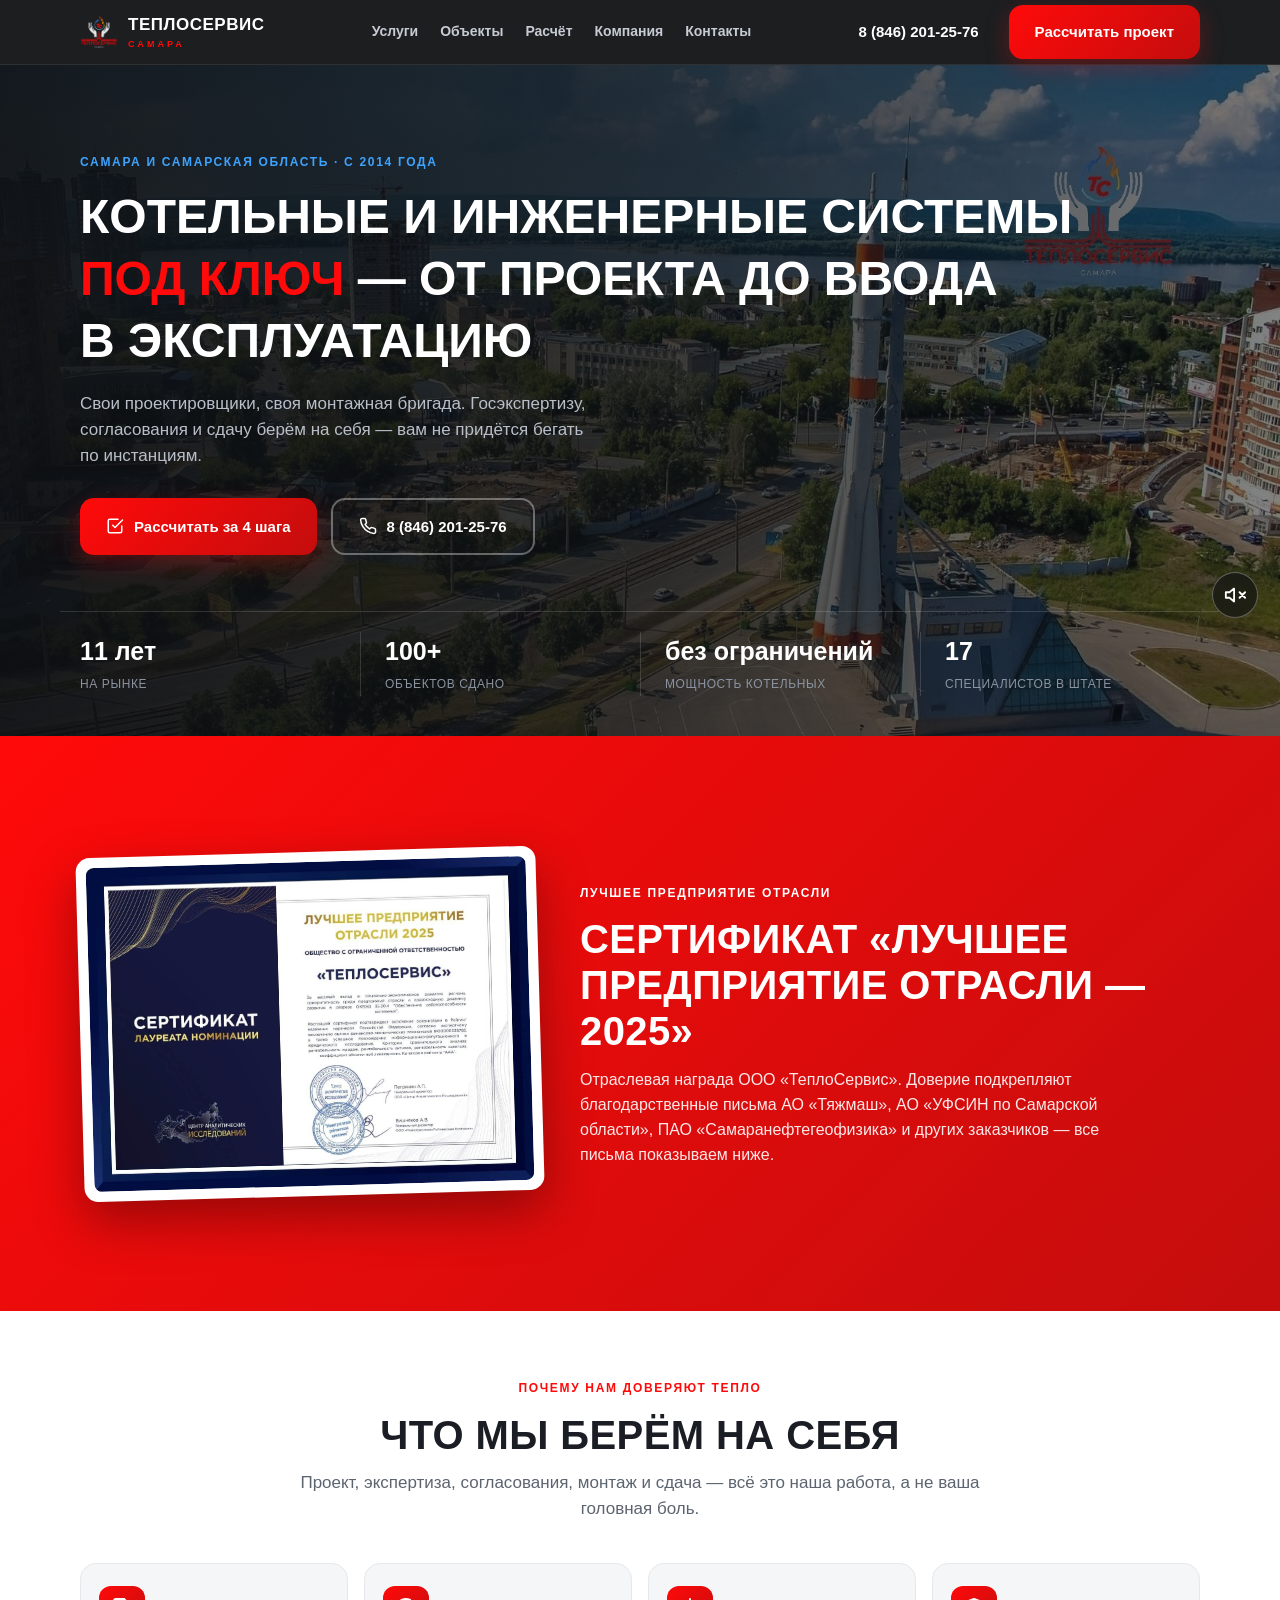
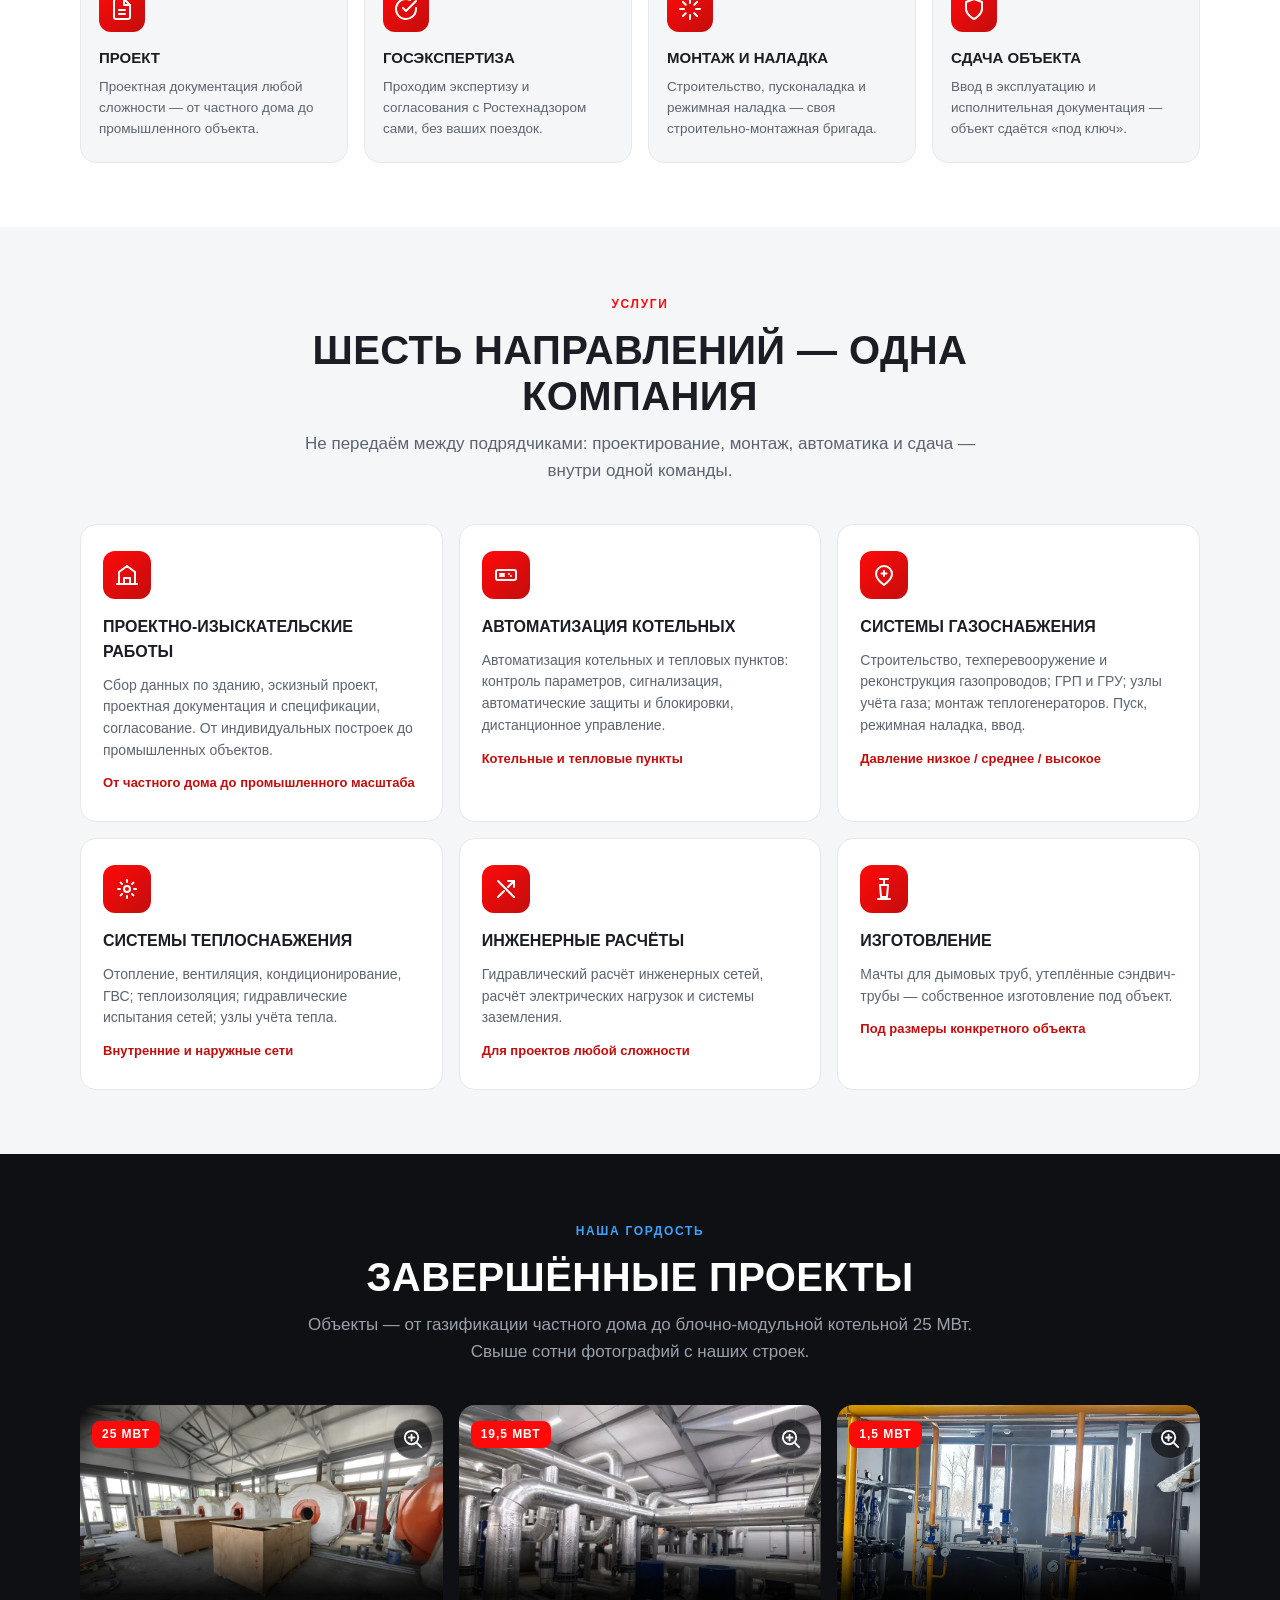
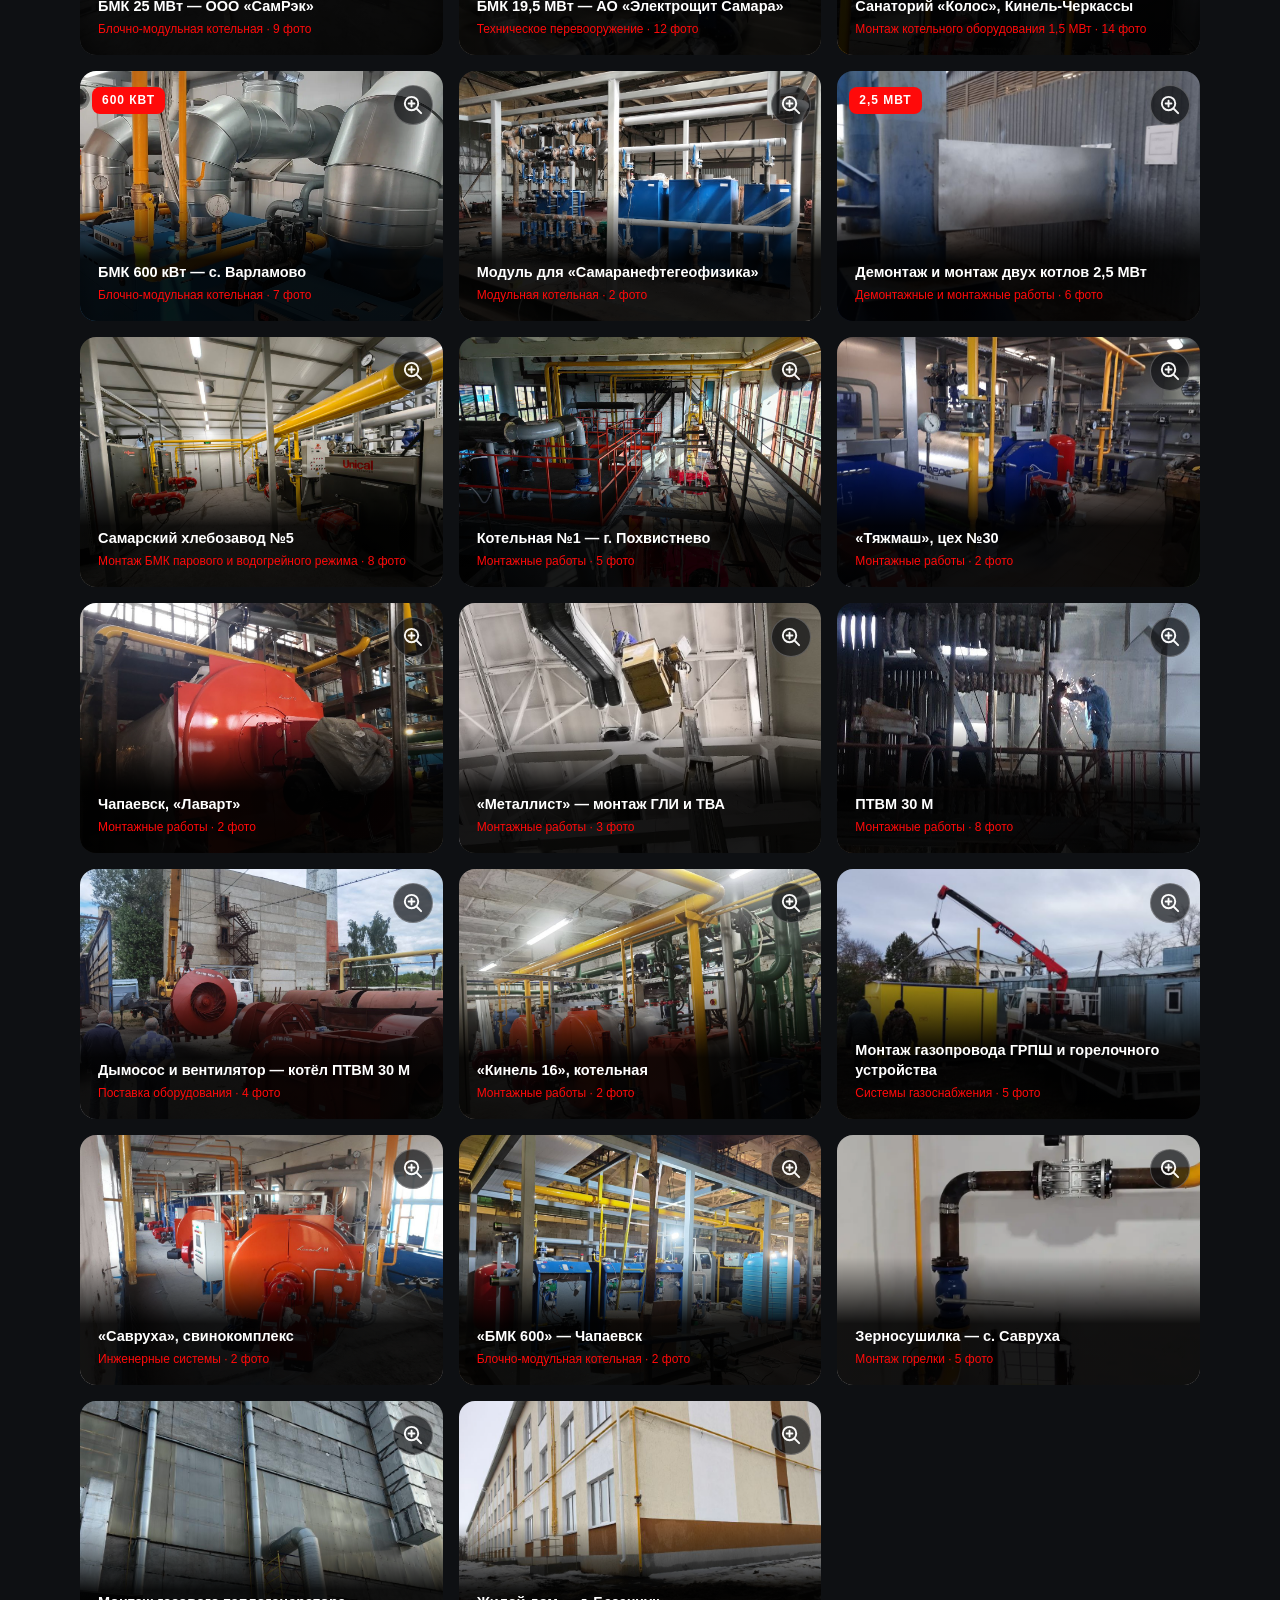
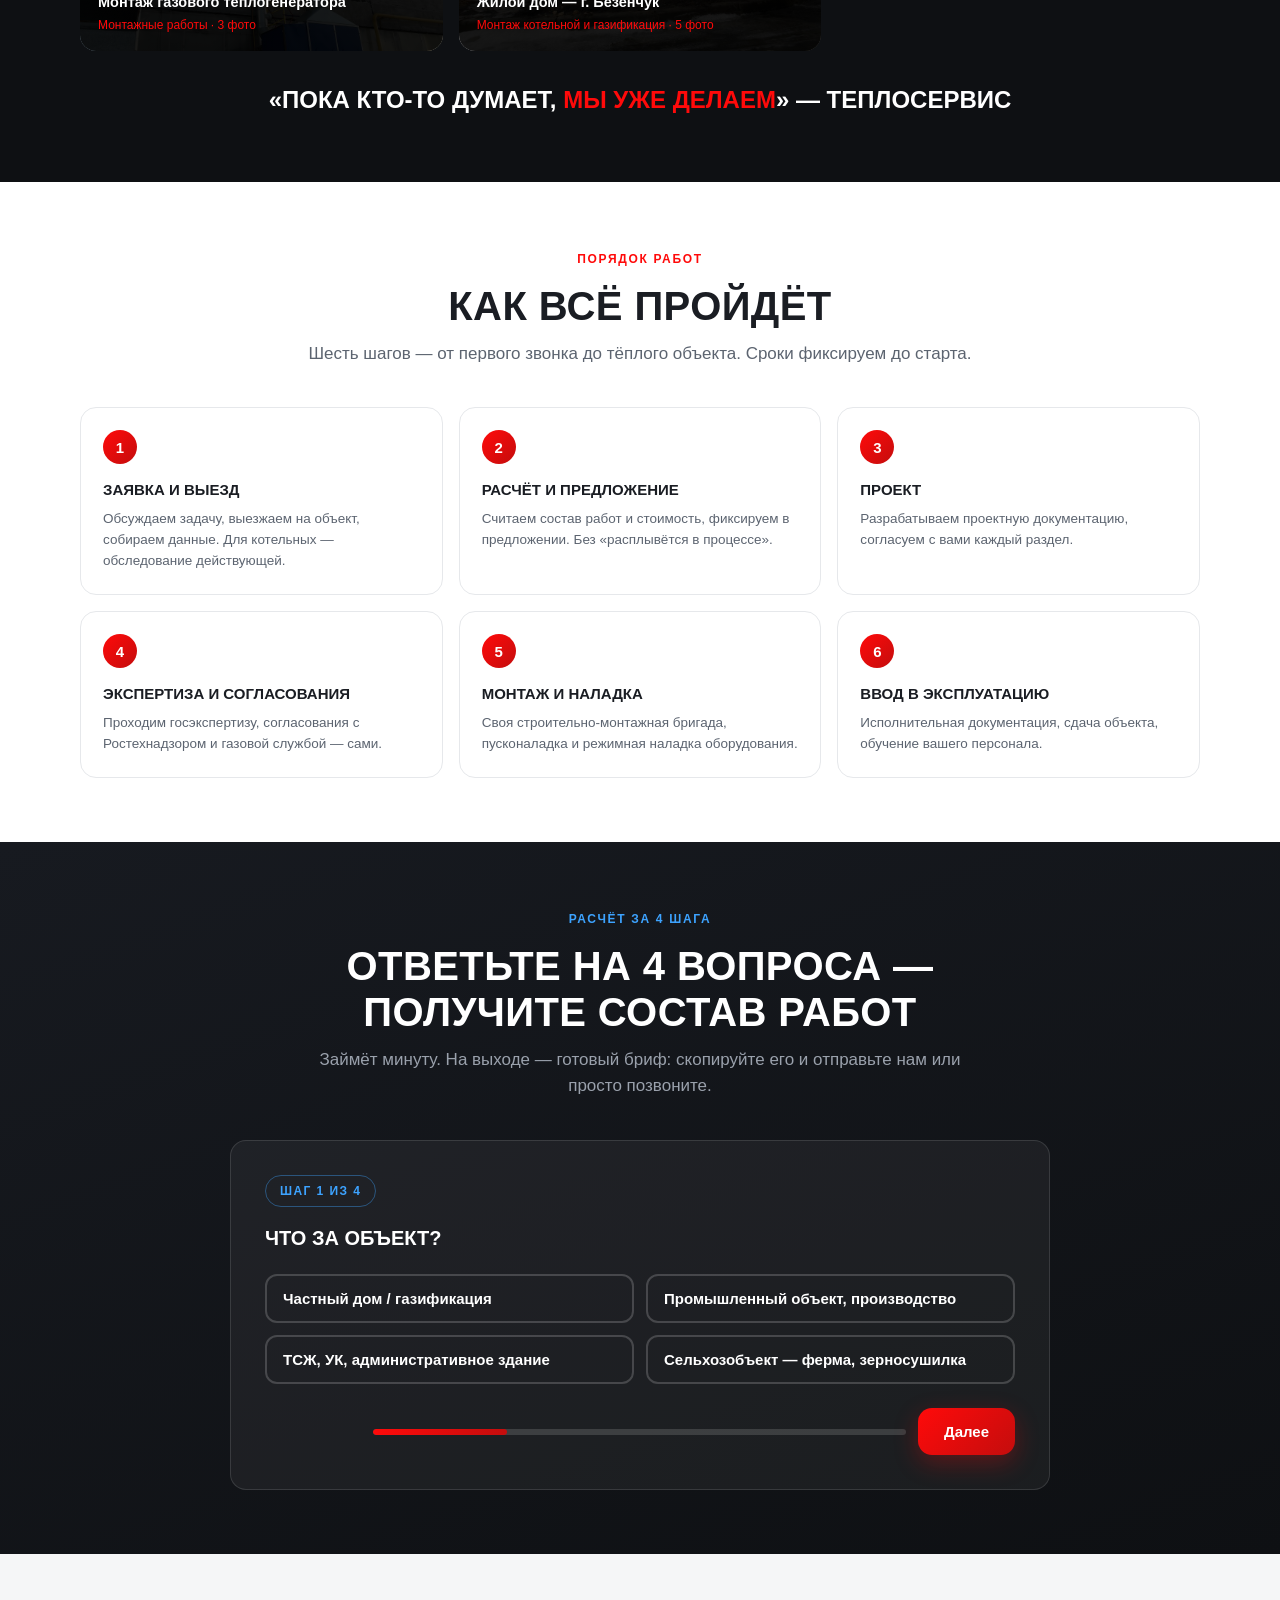
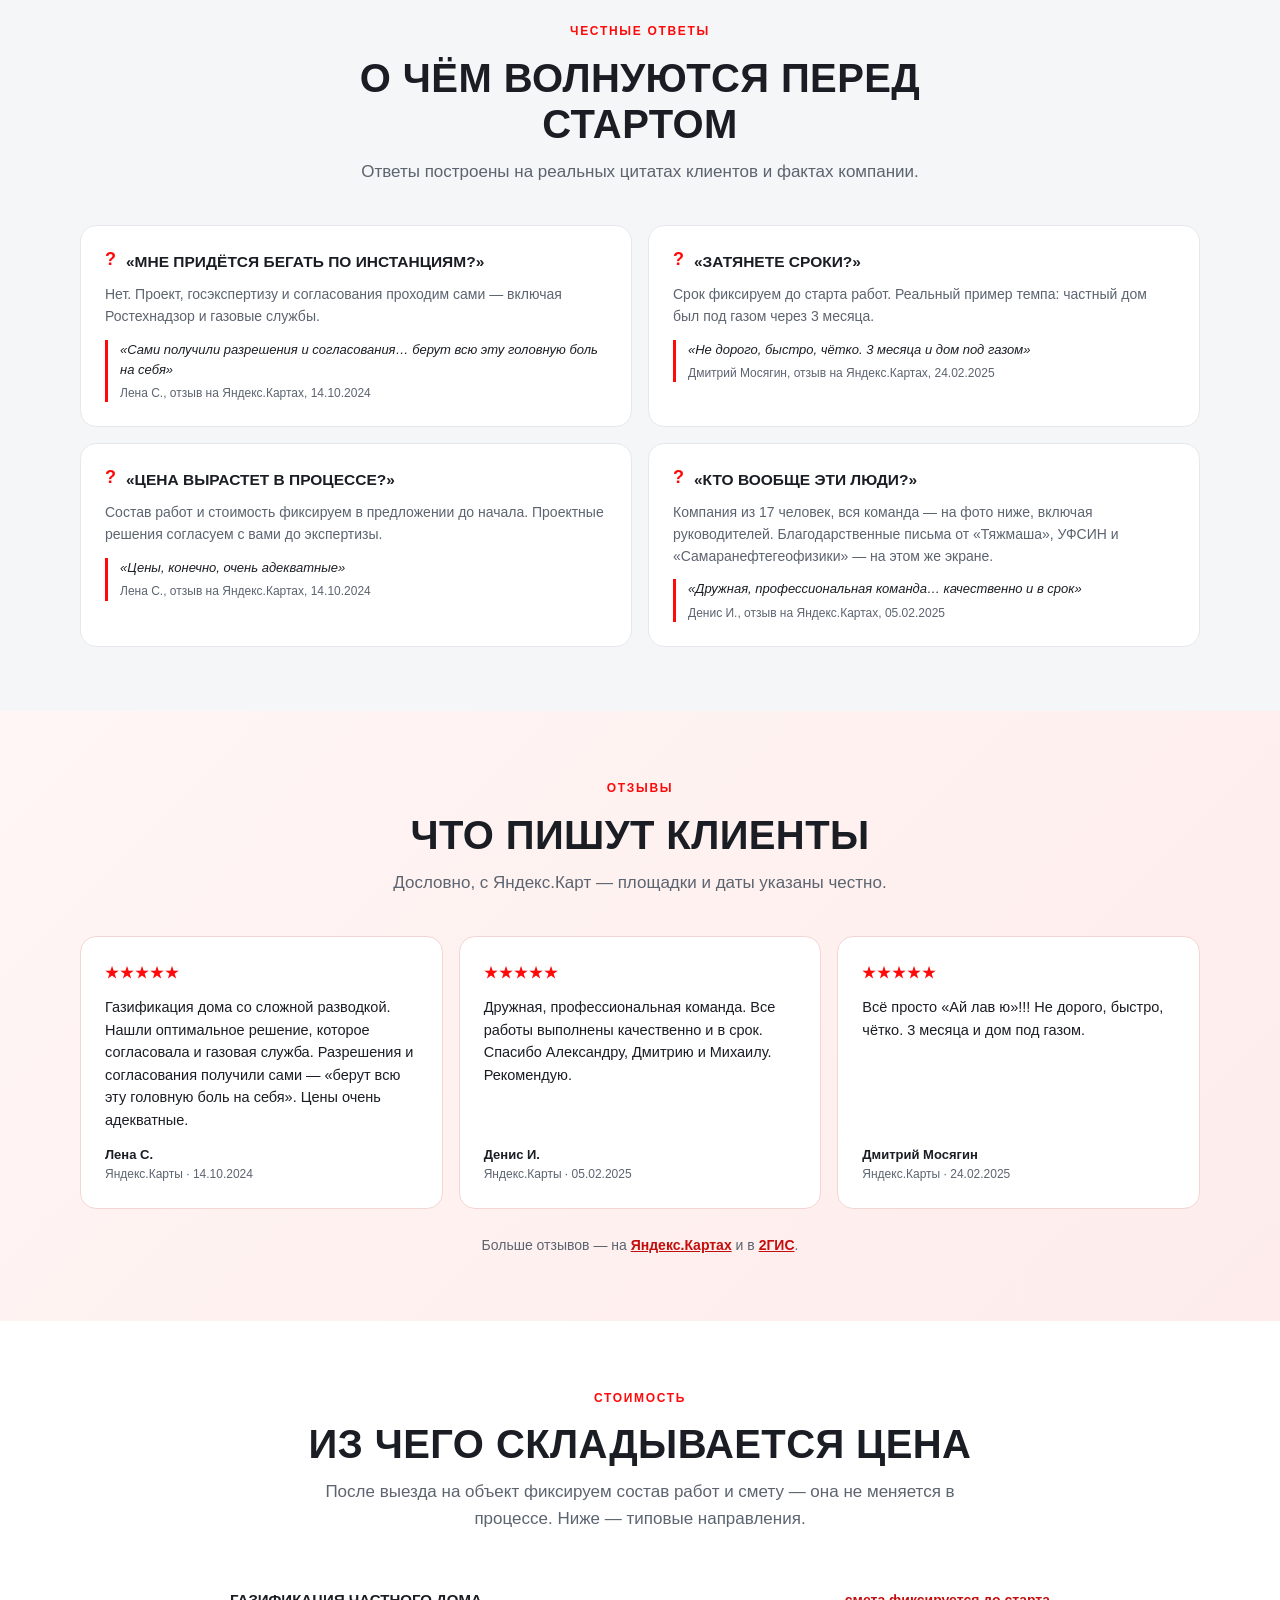
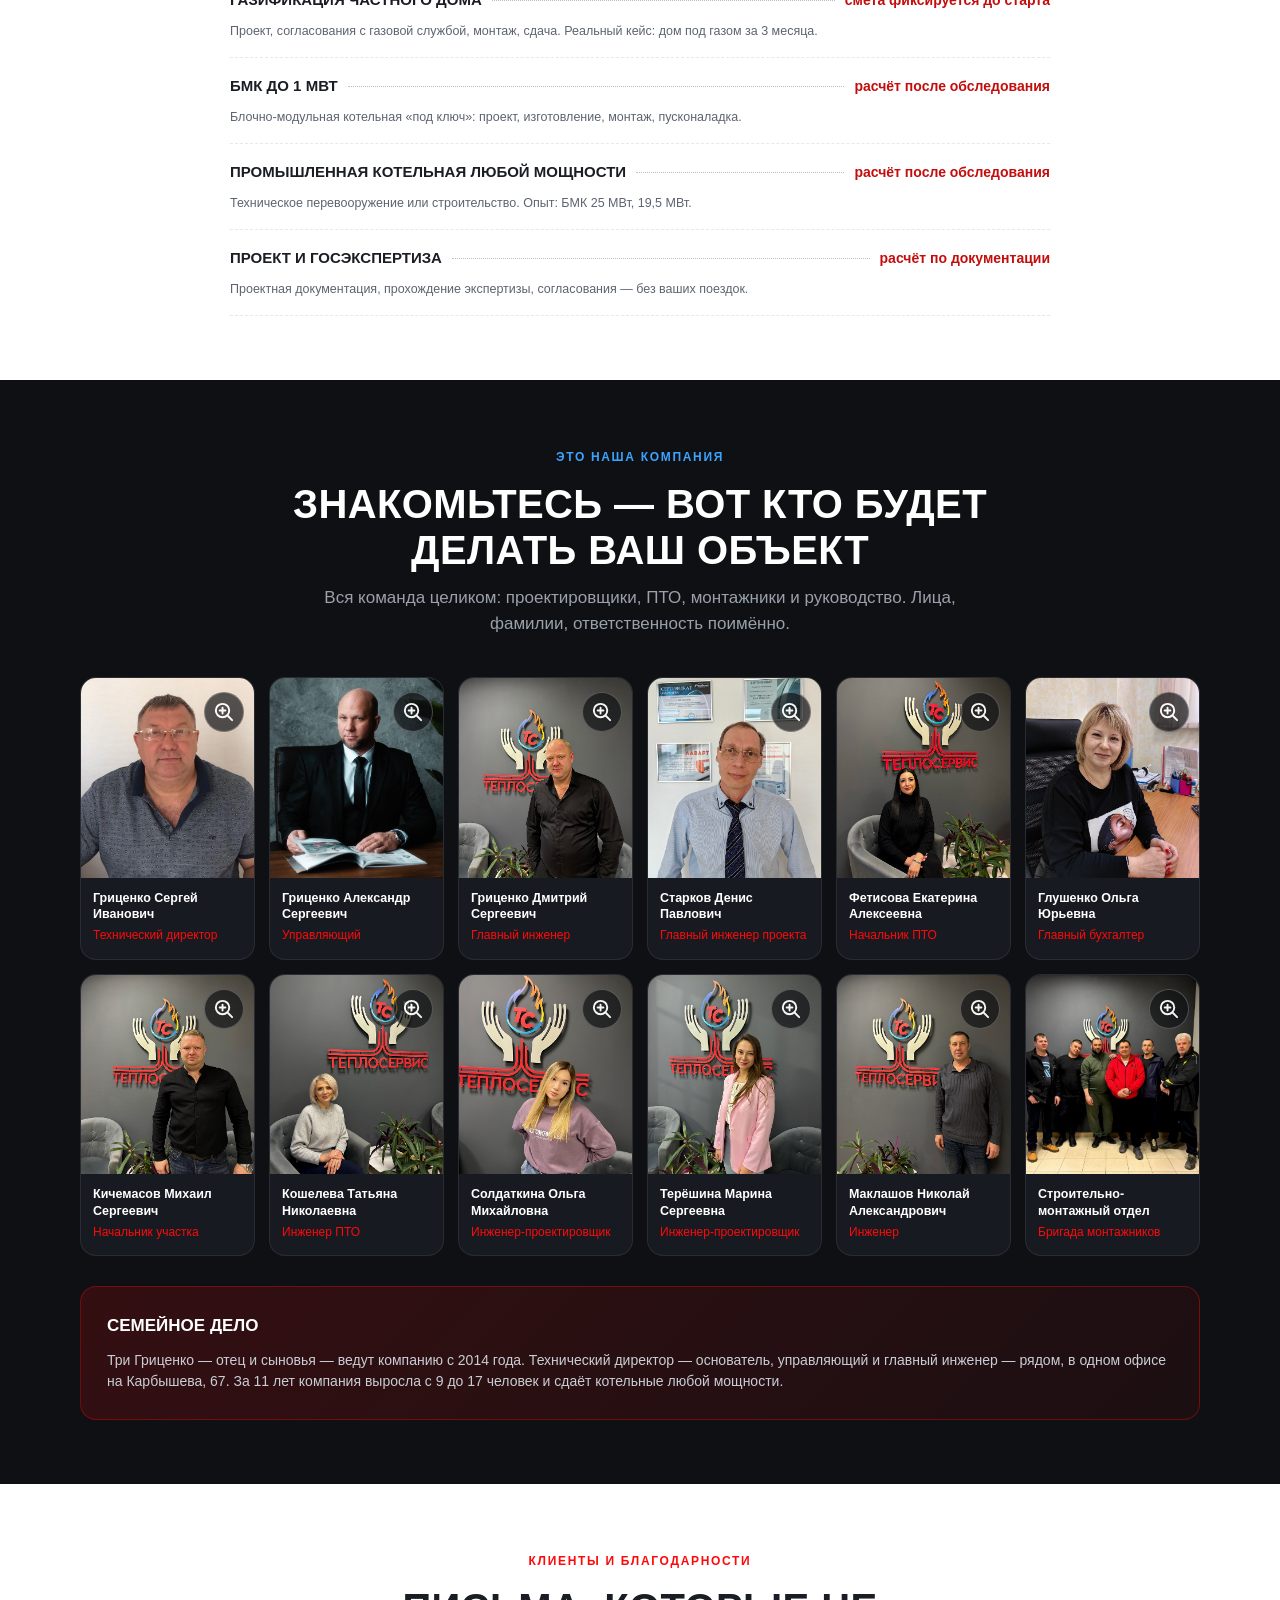
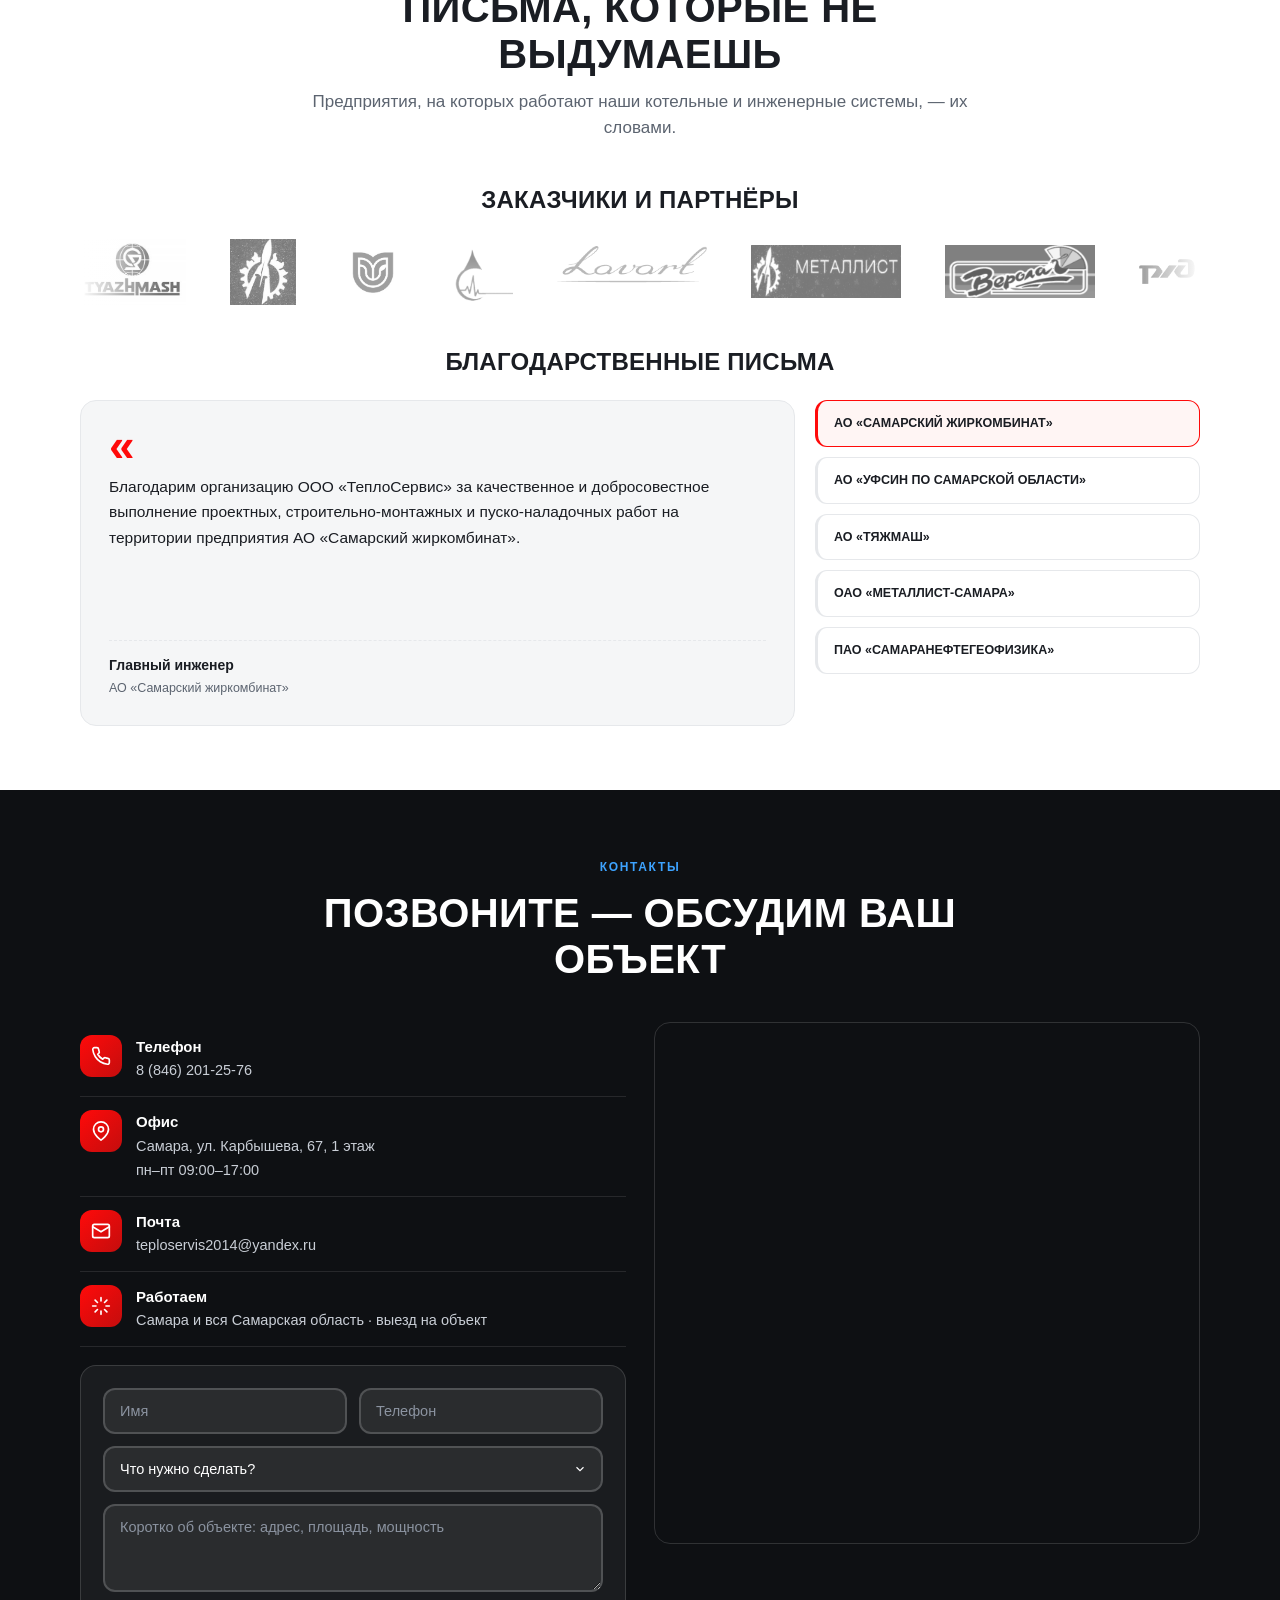
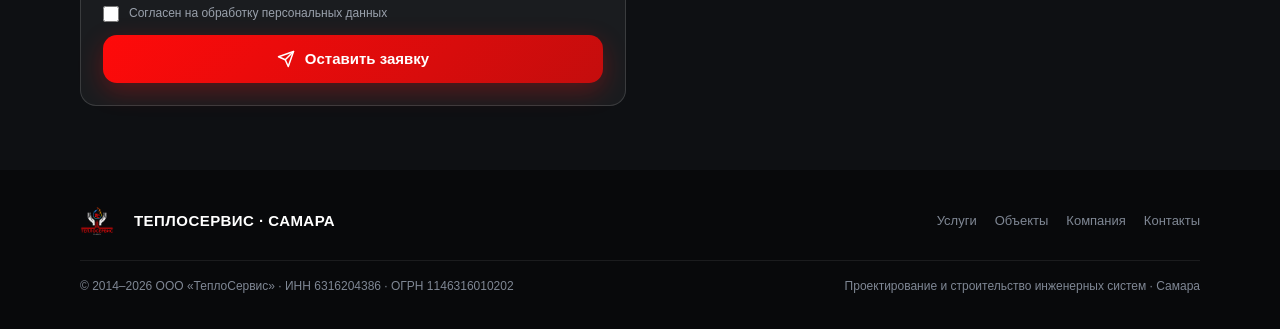
==== commit be98db44: "Zoom icons: 23px per client preference" ====
--- a/v4/index.html
+++ b/v4/index.html
@@ -86,12 +86,12 @@
 .pj{cursor:pointer}
 .pj-zoom{position:absolute;top:10px;right:10px;z-index:3;width:40px;height:40px;border-radius:50%;background:rgba(14,16,19,.72);border:1px solid rgba(255,255,255,.25);display:flex;align-items:center;justify-content:center;opacity:.95;transition:transform .2s}
 .pj:hover .pj-zoom{transform:scale(1.08)}
-.pj-zoom svg{width:38px;height:38px;display:block;color:#fff}
+.pj-zoom svg{width:23px;height:23px;display:block;color:#fff;position:absolute;top:7px;left:7px}
 /* team zoom */
 .tm{position:relative;cursor:pointer}
 .tm-zoom{position:absolute;top:10px;right:10px;z-index:3;width:40px;height:40px;border-radius:50%;background:rgba(14,16,19,.72);border:1px solid rgba(255,255,255,.25);display:flex;align-items:center;justify-content:center;opacity:.95;transition:transform .2s}
 .tm:hover .tm-zoom{transform:scale(1.08)}
-.tm-zoom svg{width:38px;height:38px;display:block;color:#fff}
+.tm-zoom svg{width:23px;height:23px;display:block;color:#fff;position:absolute;top:7px;left:7px}
 /* testimonial quote cards */
 .sec-sub{font-family:var(--font-head);font-weight:800;font-size:clamp(18px,2.4vw,24px);text-transform:uppercase;text-align:center;margin:38px 0 20px;letter-spacing:.01em}
 .mq-cards{margin-bottom:8px}
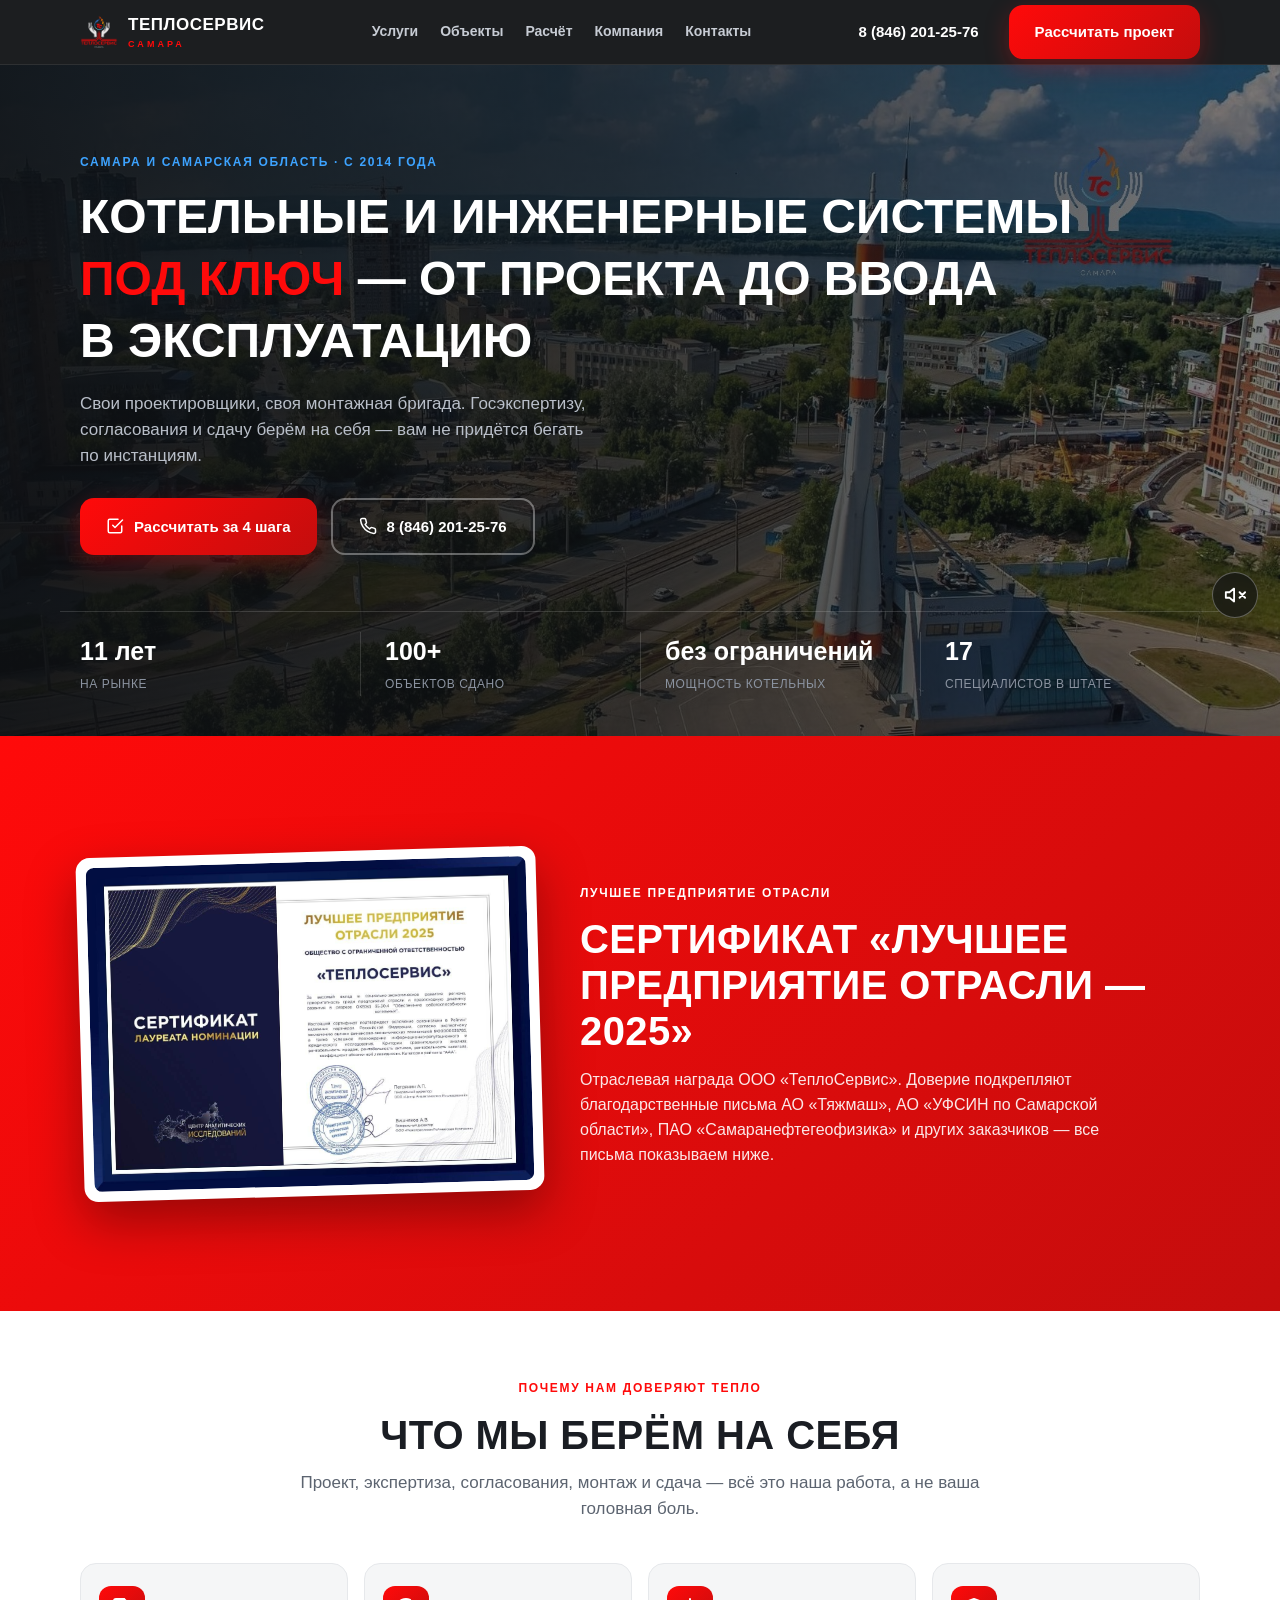
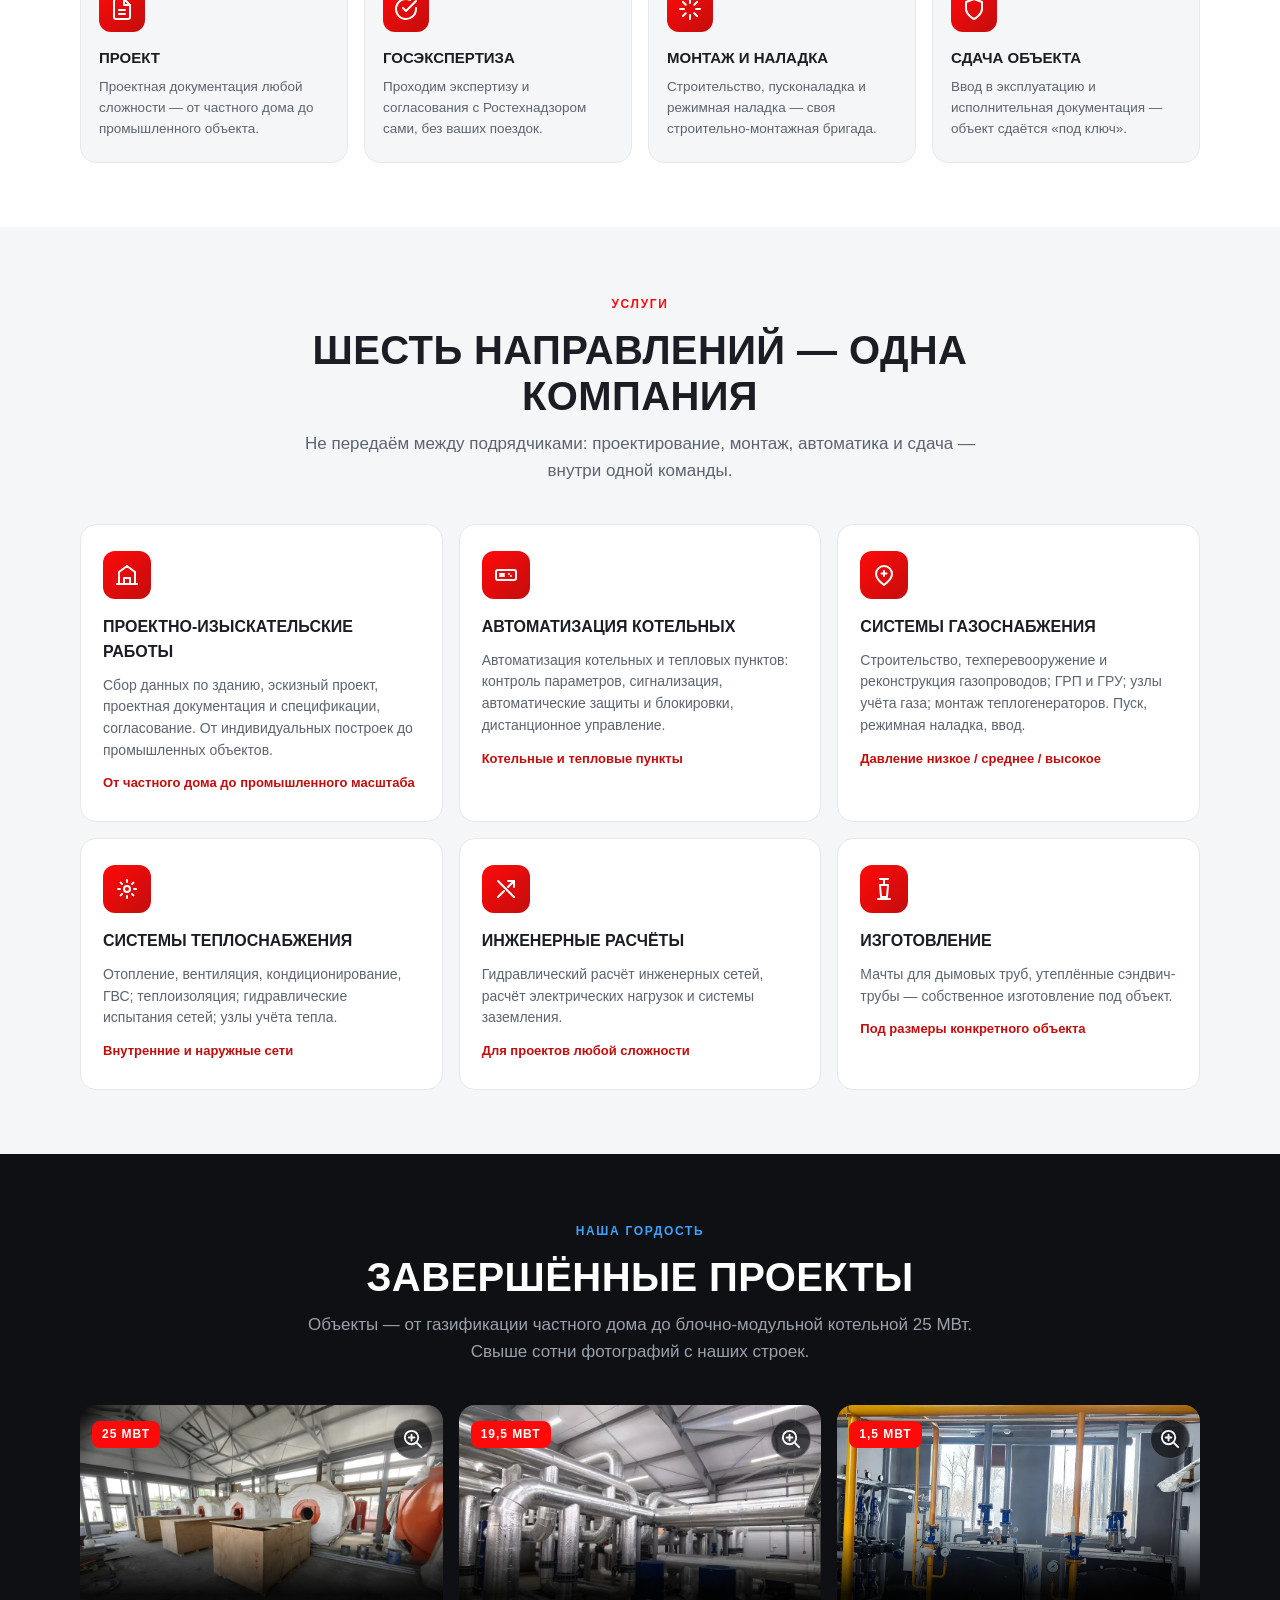
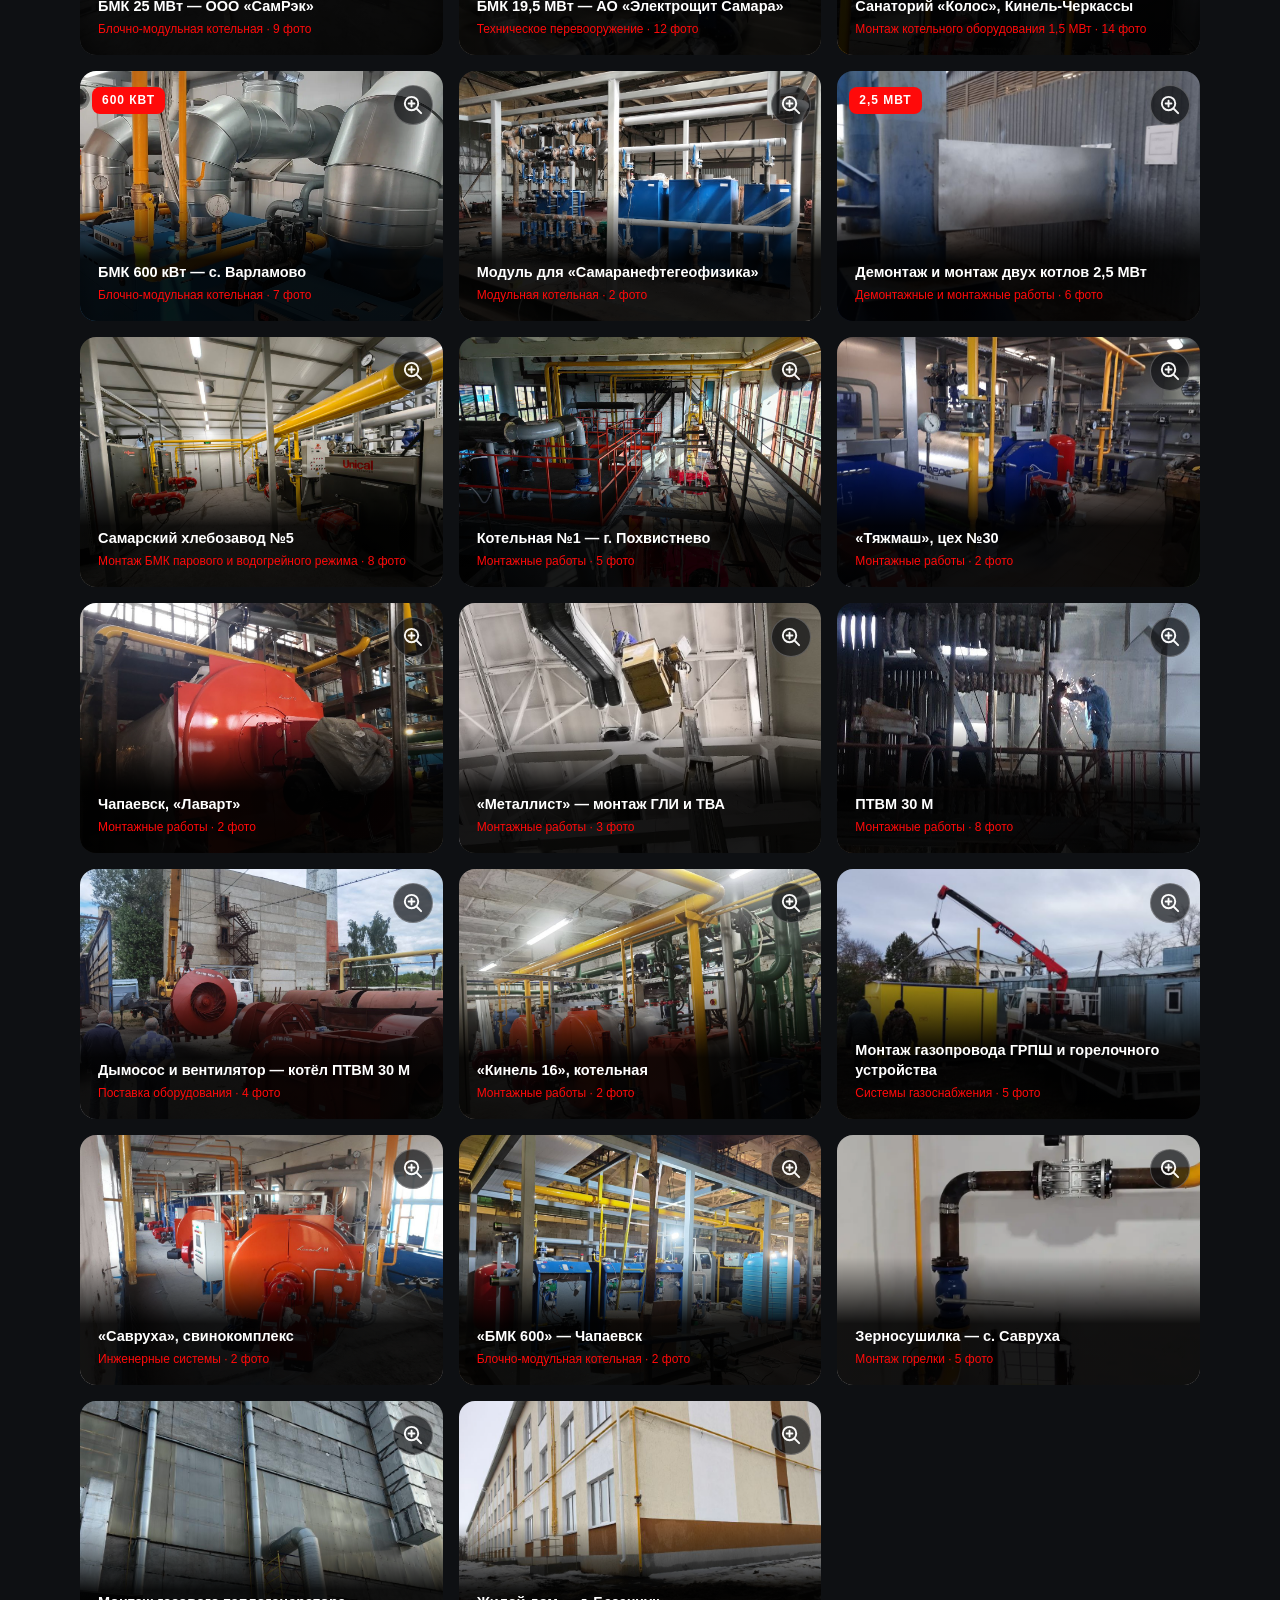
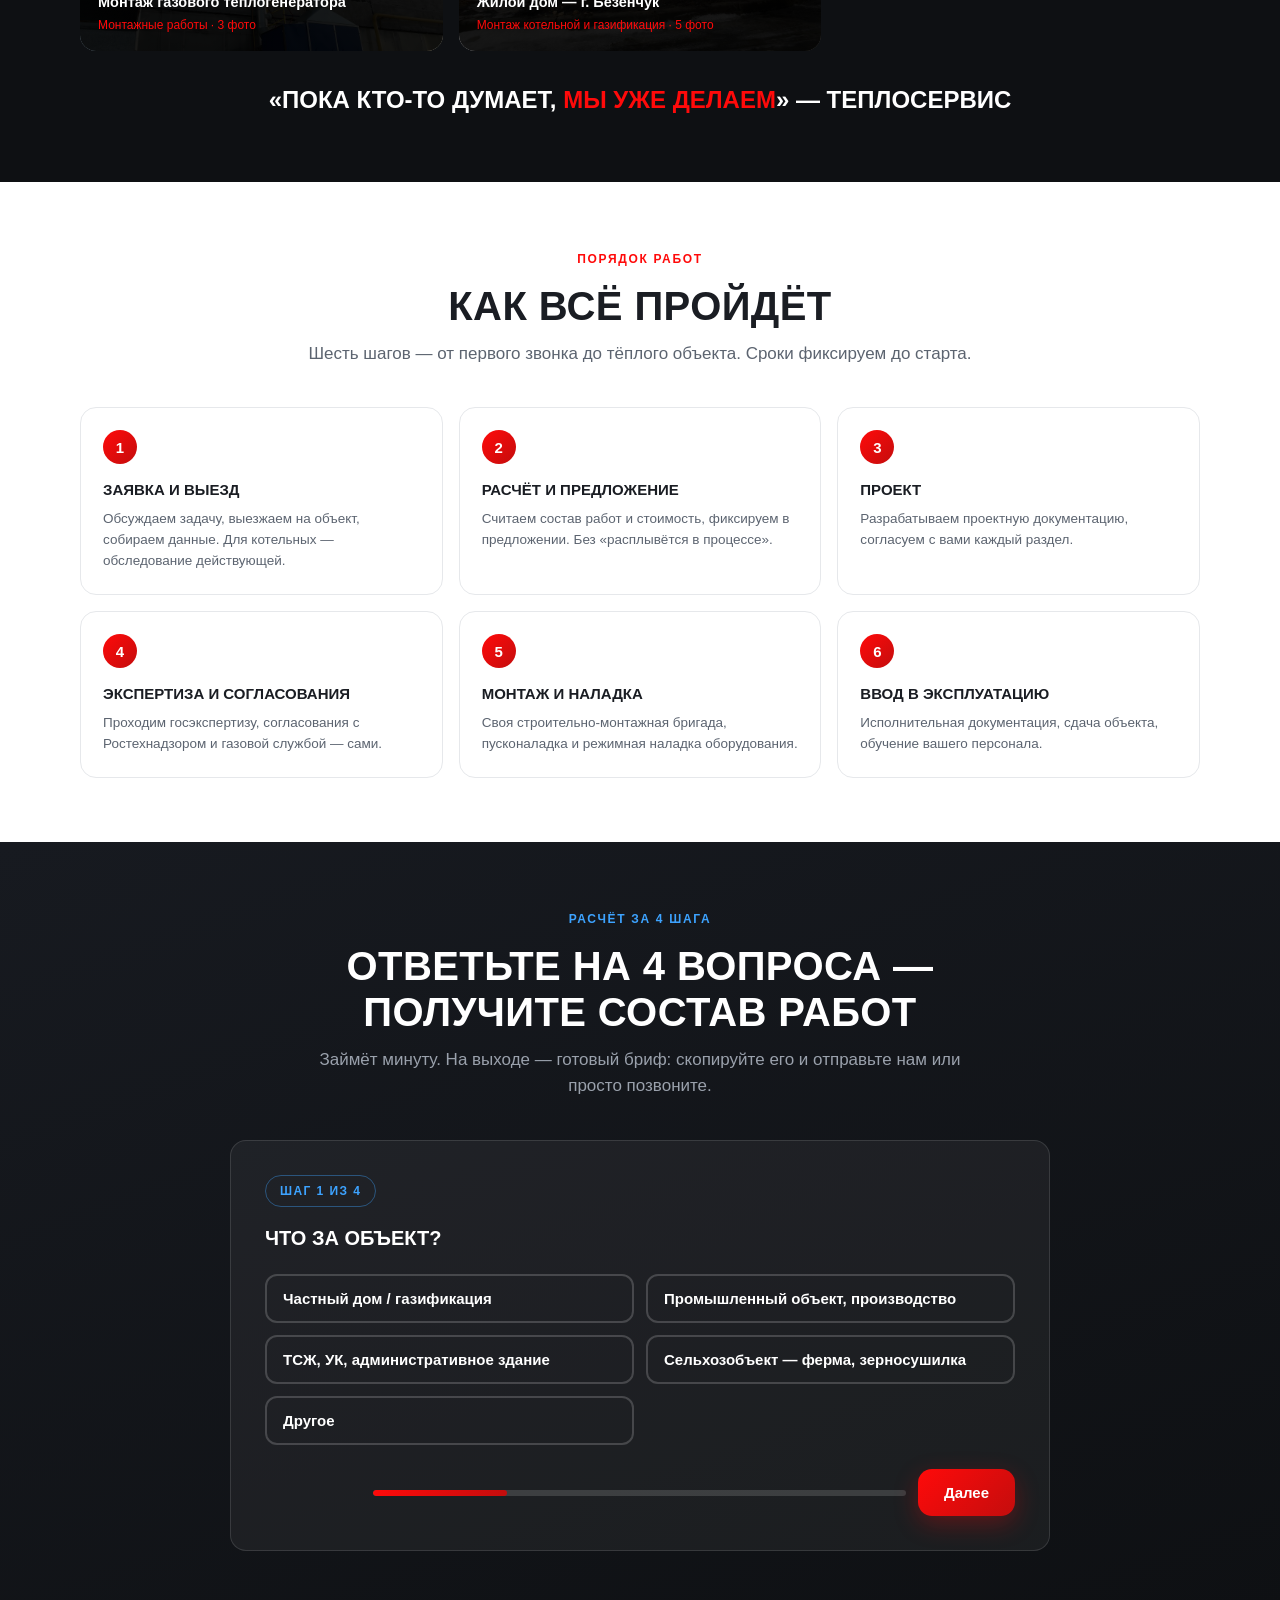
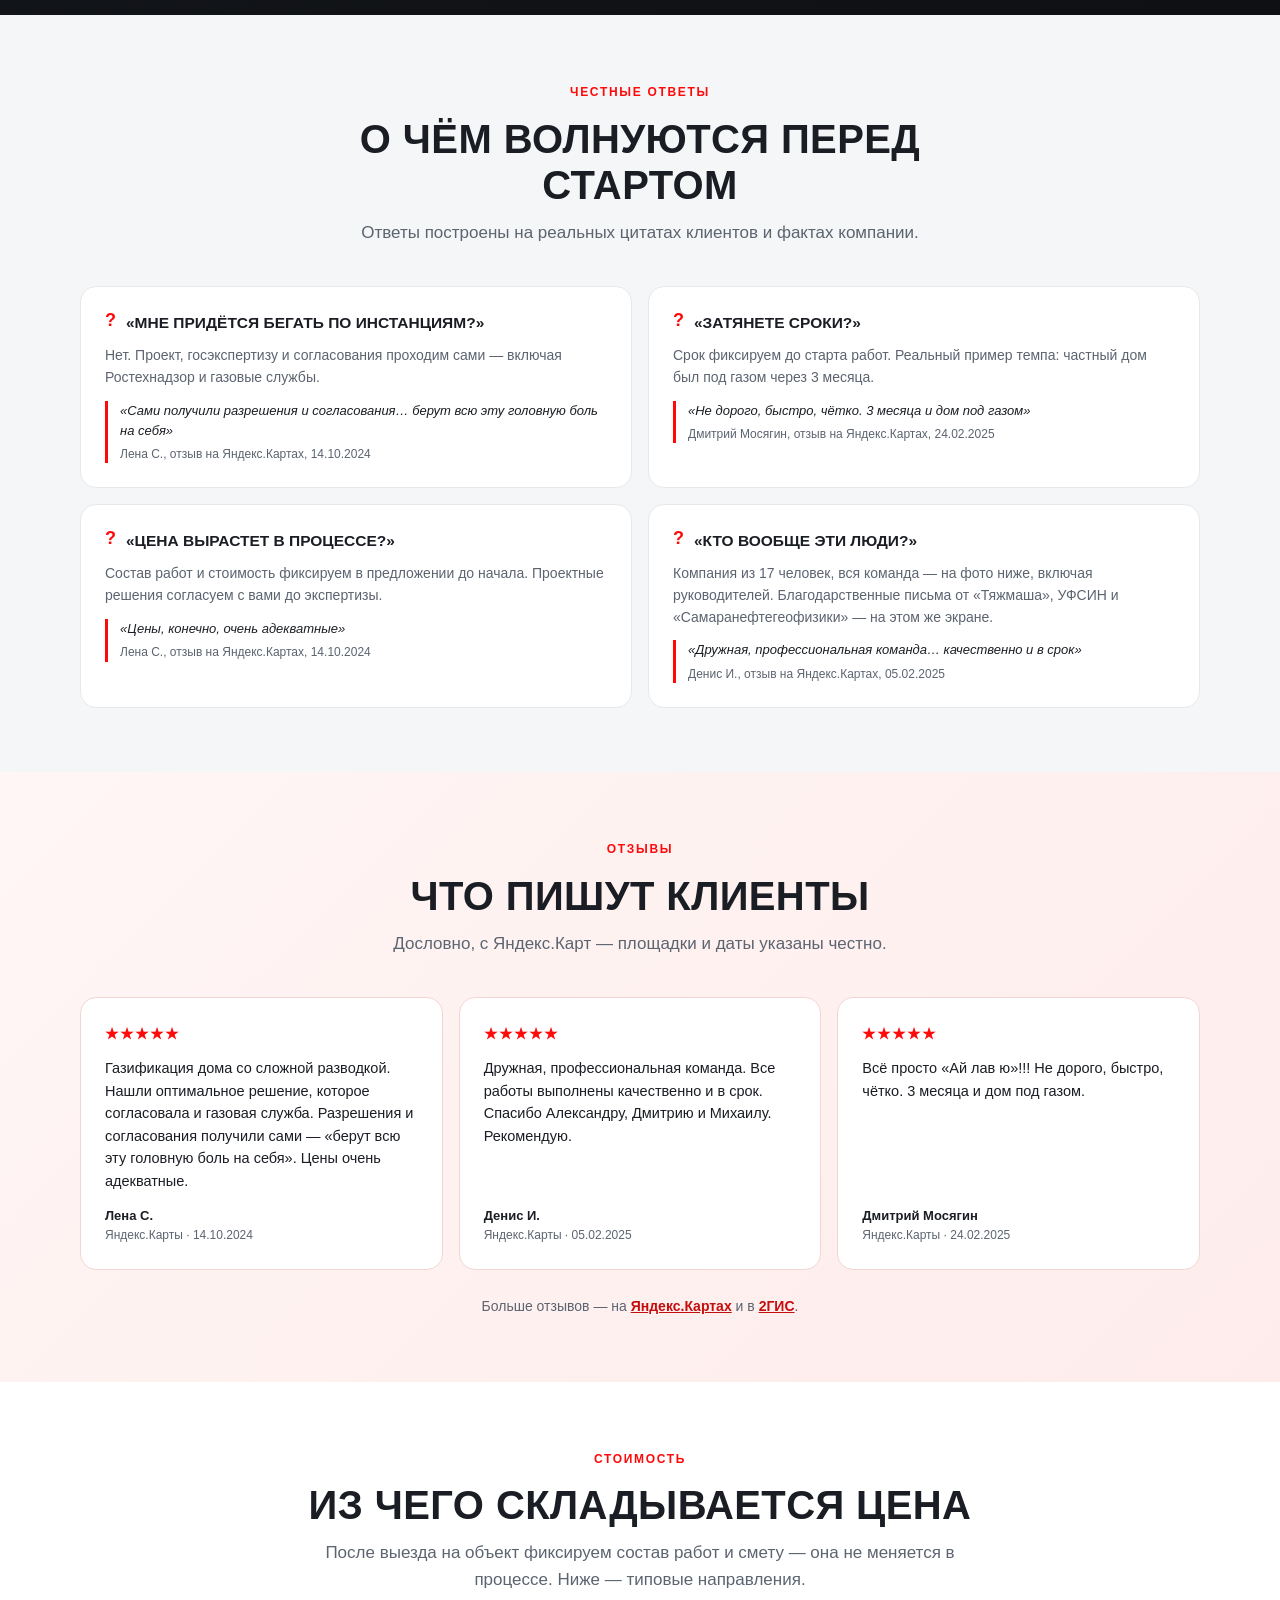
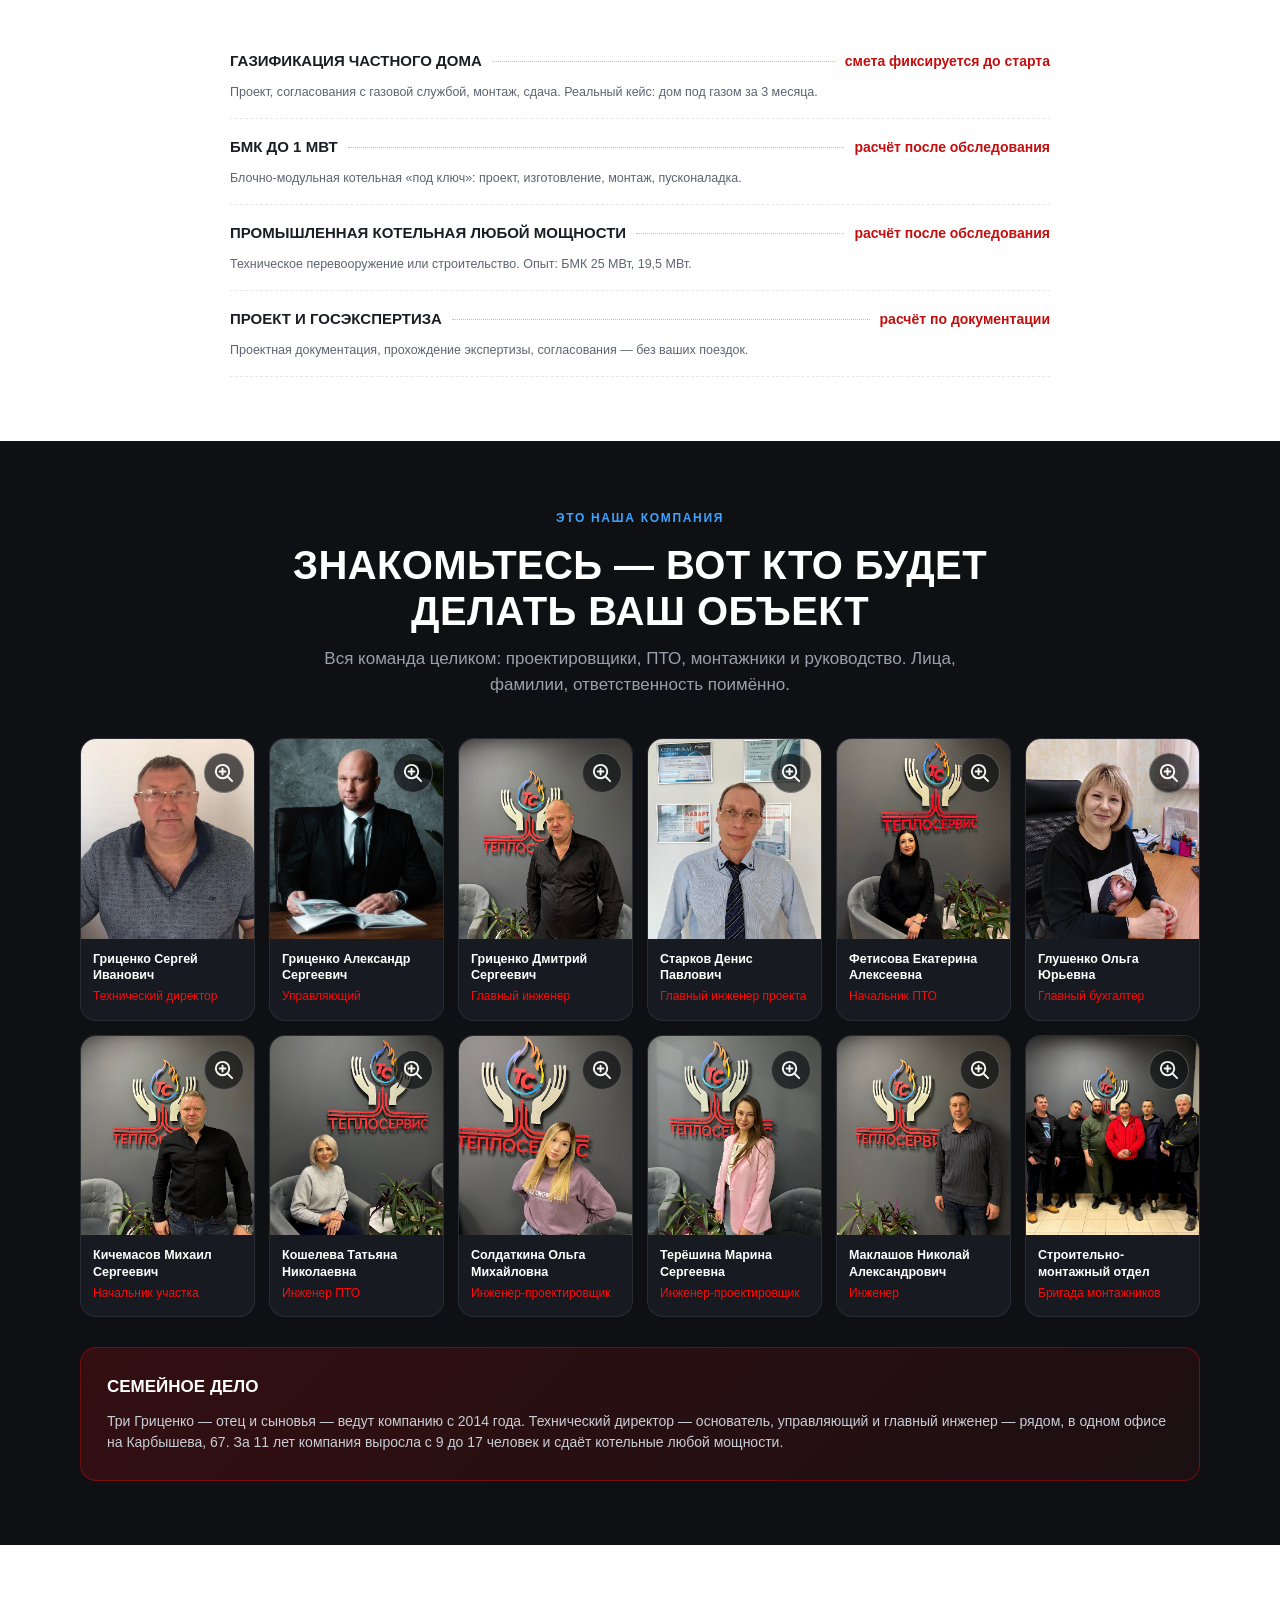
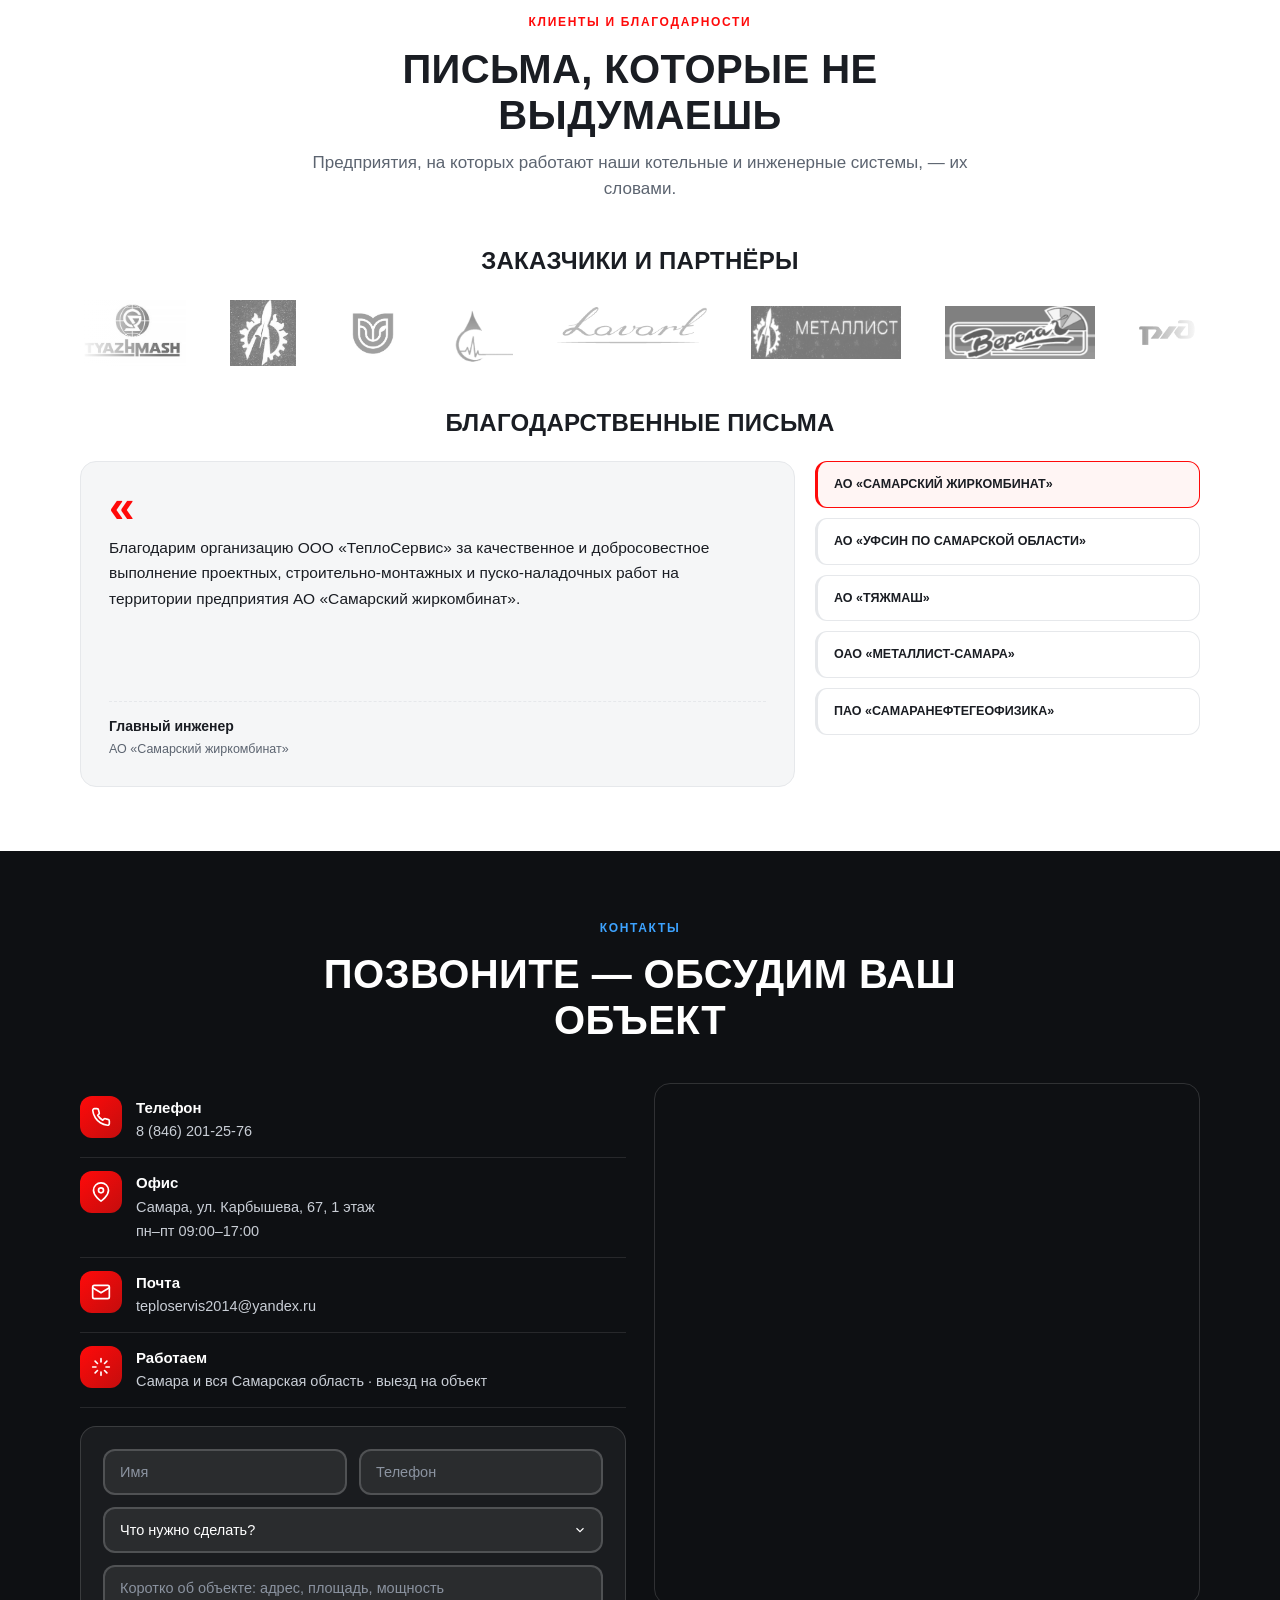
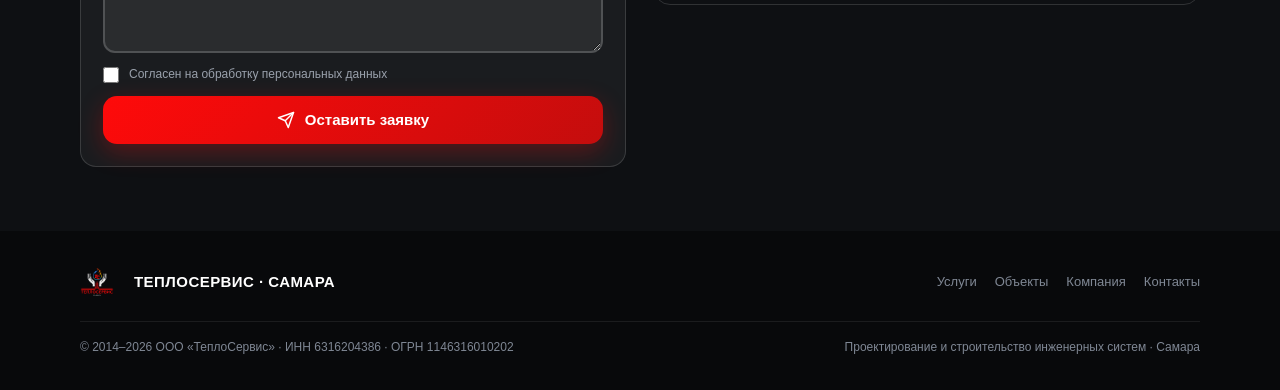
==== commit 063fdbe7: "Quiz: Other option with text input on steps 1/3, require selection before advancing" ====
--- a/v4/index.html
+++ b/v4/index.html
@@ -174,12 +174,16 @@
 .q-opt{border:2px solid rgba(255,255,255,.18);border-radius:12px;padding:14px 16px;cursor:pointer;font-size:15px;font-weight:600;background:transparent;color:#fff;text-align:left;transition:border-color .15s,background .15s;font-family:var(--font-body)}
 .q-opt:hover{border-color:var(--red)}
 .q-opt.sel{border-color:var(--red);background:rgba(255,10,10,.14)}
+.q-other-inp{display:none;width:100%;margin-top:12px;background:rgba(255,255,255,.07);border:2px solid rgba(255,255,255,.18);border-radius:12px;padding:14px 16px;color:#fff;font-size:15px;font-family:var(--font-body)}
+.q-other-inp.on{display:block}
+.q-other-inp::placeholder{color:#8B93A0}
 .q-nav{display:flex;justify-content:space-between;align-items:center;margin-top:24px;gap:12px;flex-wrap:wrap}
 .q-progress{flex:1;height:6px;border-radius:3px;background:rgba(255,255,255,.14);min-width:120px;overflow:hidden}
 .q-progress i{display:block;height:100%;width:25%;background:linear-gradient(90deg,var(--red),var(--red-deep));border-radius:3px;transition:width .3s}
 .q-inputs{display:grid;gap:12px;max-width:420px}
 .q-inputs input{background:rgba(255,255,255,.07);border:2px solid rgba(255,255,255,.18);border-radius:12px;padding:14px 16px;color:#fff;font-size:15px;font-family:var(--font-body)}
 .q-inputs input::placeholder{color:#8B93A0}
+.inp-err{border-color:var(--red)!important;background:rgba(255,10,10,.08)!important}
 .q-note{font-size:14.5px;color:#fff;margin-top:14px}
 .q-result{display:none}
 .q-result.on{display:block}
@@ -515,7 +519,9 @@
           <button type="button" class="q-opt">Промышленный объект, производство</button>
           <button type="button" class="q-opt">ТСЖ, УК, административное здание</button>
           <button type="button" class="q-opt">Сельхозобъект — ферма, зерносушилка</button>
+          <button type="button" class="q-opt q-other">Другое</button>
         </div>
+        <input type="text" class="q-other-inp" id="qOther1" placeholder="Напишите, что именно" autocomplete="off">
       </div>
       <div class="q-step" data-step="2">
         <span class="q-meta">Шаг 2 из 4</span>
@@ -536,14 +542,16 @@
           <button type="button" class="q-opt">Только проект и экспертиза</button>
           <button type="button" class="q-opt">Перевооружение действующей котельной</button>
           <button type="button" class="q-opt">Газификация и согласования</button>
+          <button type="button" class="q-opt q-other">Другое</button>
         </div>
+        <input type="text" class="q-other-inp" id="qOther3" placeholder="Напишите, что именно" autocomplete="off">
       </div>
       <div class="q-step" data-step="4">
         <span class="q-meta">Шаг 4 из 4</span>
         <div class="q-q">Куда позвонить?</div>
         <div class="q-inputs">
-          <input type="text" id="qName" placeholder="Имя (необязательно)" autocomplete="off">
-          <input type="tel" id="qPhone" placeholder="Телефон" autocomplete="off">
+          <input type="text" id="qName" placeholder="Имя" autocomplete="off">
+          <input type="tel" id="qPhone" placeholder="Телефон" autocomplete="off" maxlength="18" inputmode="tel">
         </div>
       </div>
       <div class="q-result" id="qResult">
@@ -775,7 +783,7 @@
         <form class="lead-form" id="leadForm">
           <div class="row2">
             <input type="text" id="fName" placeholder="Имя" autocomplete="off">
-            <input type="tel" id="fPhone" placeholder="Телефон" autocomplete="off">
+            <input type="tel" id="fPhone" placeholder="Телефон" autocomplete="off" maxlength="18" inputmode="tel">
           </div>
           <select id="fNeed">
             <option value="" selected>Что нужно сделать?</option>
@@ -869,6 +877,32 @@
     toast.classList.add('on');
     setTimeout(function(){ toast.classList.remove('on'); }, 2600);
   }
+  /* МАСКА ТЕЛЕФОНА +7 (999) 999-99-99 и подсветка ошибок */
+  function maskPhone(input){
+    input.addEventListener('input', function(){
+      var d = input.value.replace(/\D/g,'');
+      if (d.length && d[0] === '8') d = '7' + d.slice(1);
+      if (d.length && d[0] !== '7') d = '7' + d;
+      d = d.slice(0, 11);
+      var out = '';
+      if (d.length >= 1) out = '+7';
+      if (d.length > 1) out += ' (' + d.slice(1, 4);
+      if (d.length >= 5) out += ') ' + d.slice(4, 7);
+      if (d.length >= 8) out += '-' + d.slice(7, 9);
+      if (d.length >= 10) out += '-' + d.slice(9, 11);
+      input.value = out;
+    });
+    input.addEventListener('input', function(){ input.classList.remove('inp-err'); });
+  }
+  function phoneDigits(el){ return (el.value.match(/\d/g) || []).length; }
+  var qNameEl = document.getElementById('qName');
+  var qPhoneEl = document.getElementById('qPhone');
+  var fNameEl = document.getElementById('fName');
+  var fPhoneEl = document.getElementById('fPhone');
+  [qPhoneEl, fPhoneEl].forEach(maskPhone);
+  [qNameEl, fNameEl].forEach(function(el){
+    el.addEventListener('input', function(){ el.classList.remove('inp-err'); });
+  });
   /* ОТПРАВКА ЗАЯВОК: AJAX POST на обработчик, письмо уходит на почту компании */
   var BRIEF_API = 'send/brief.php';
   function sendToApi(data, done){
@@ -884,25 +918,56 @@
     }).catch(function(e){ done(e); });
   }
   document.querySelectorAll('.q-opts').forEach(function(box, si){
+    var n = si + 1;
+    var otherInp = document.getElementById('qOther' + n);
     box.querySelectorAll('.q-opt').forEach(function(btn){
       btn.addEventListener('click', function(){
         box.querySelectorAll('.q-opt').forEach(function(b){ b.classList.remove('sel'); });
         btn.classList.add('sel');
-        answers['s'+(si+1)] = btn.textContent.trim();
-        setTimeout(function(){ if (step < total) show(step+1); }, 180);
+        if (btn.classList.contains('q-other')) {
+          if (otherInp) { otherInp.classList.add('on'); otherInp.focus(); }
+          answers['s' + n] = 'Другое';
+        } else {
+          if (otherInp) { otherInp.classList.remove('on'); otherInp.value = ''; }
+          answers['s' + n] = btn.textContent.trim();
+        }
       });
     });
+    if (otherInp) {
+      otherInp.addEventListener('input', function(){
+        answers['s' + n] = otherInp.value.trim() ? 'Другое — ' + otherInp.value.trim() : 'Другое';
+        otherInp.classList.remove('inp-err');
+      });
+    }
   });
   next.addEventListener('click', function(){
-    if (step < total) { show(step+1); return; }
-    var phone = (document.getElementById('qPhone').value || 'телефон не указан').trim();
-    var name = (document.getElementById('qName').value || '').trim();
+    if (step < total) {
+      var a = answers['s' + step];
+      var otherInp = document.getElementById('qOther' + step);
+      if (!a) { showToast('Выберите вариант, чтобы продолжить'); return; }
+      if (a === 'Другое') {
+        if (otherInp) { otherInp.classList.add('inp-err'); otherInp.focus(); }
+        showToast('Напишите, что именно');
+        return;
+      }
+      show(step+1); return;
+    }
+    var name = qNameEl.value.trim();
+    var phoneOk = phoneDigits(qPhoneEl) === 11;
+    if (!name || !phoneOk) {
+      if (!name) qNameEl.classList.add('inp-err');
+      if (!phoneOk) qPhoneEl.classList.add('inp-err');
+      showToast(!name && !phoneOk ? 'Укажите имя и телефон'
+        : !name ? 'Укажите ваше имя'
+        : 'Введите телефон полностью');
+      return;
+    }
     var sum = 'Бриф на расчёт — ТеплоСервис\n'
       + 'Объект: ' + (answers.s1 || 'не выбрано') + '\n'
       + 'Мощность/площадь: ' + (answers.s2 || 'не выбрано') + '\n'
       + 'С чего начать: ' + (answers.s3 || 'не выбрано') + '\n'
       + (name ? 'Имя: ' + name + '\n' : '')
-      + 'Телефон: ' + phone;
+      + 'Телефон: ' + qPhoneEl.value;
     document.getElementById('qSum').textContent = sum;
     nav.style.display = 'none';
     stepsEl.forEach(function(el){ el.classList.remove('on'); });
@@ -949,6 +1014,16 @@
   document.getElementById('leadForm').addEventListener('submit', function(e){
     e.preventDefault();
     var form = this;
+    var nameOk = fNameEl.value.trim().length > 0;
+    var phoneOk = phoneDigits(fPhoneEl) === 11;
+    if (!nameOk || !phoneOk) {
+      if (!nameOk) fNameEl.classList.add('inp-err');
+      if (!phoneOk) fPhoneEl.classList.add('inp-err');
+      showToast(!nameOk && !phoneOk ? 'Укажите имя и телефон'
+        : !nameOk ? 'Укажите ваше имя'
+        : 'Введите телефон полностью');
+      return;
+    }
     var btn = form.querySelector('button[type="submit"]');
     if (btn.disabled) return;
     btn.disabled = true;
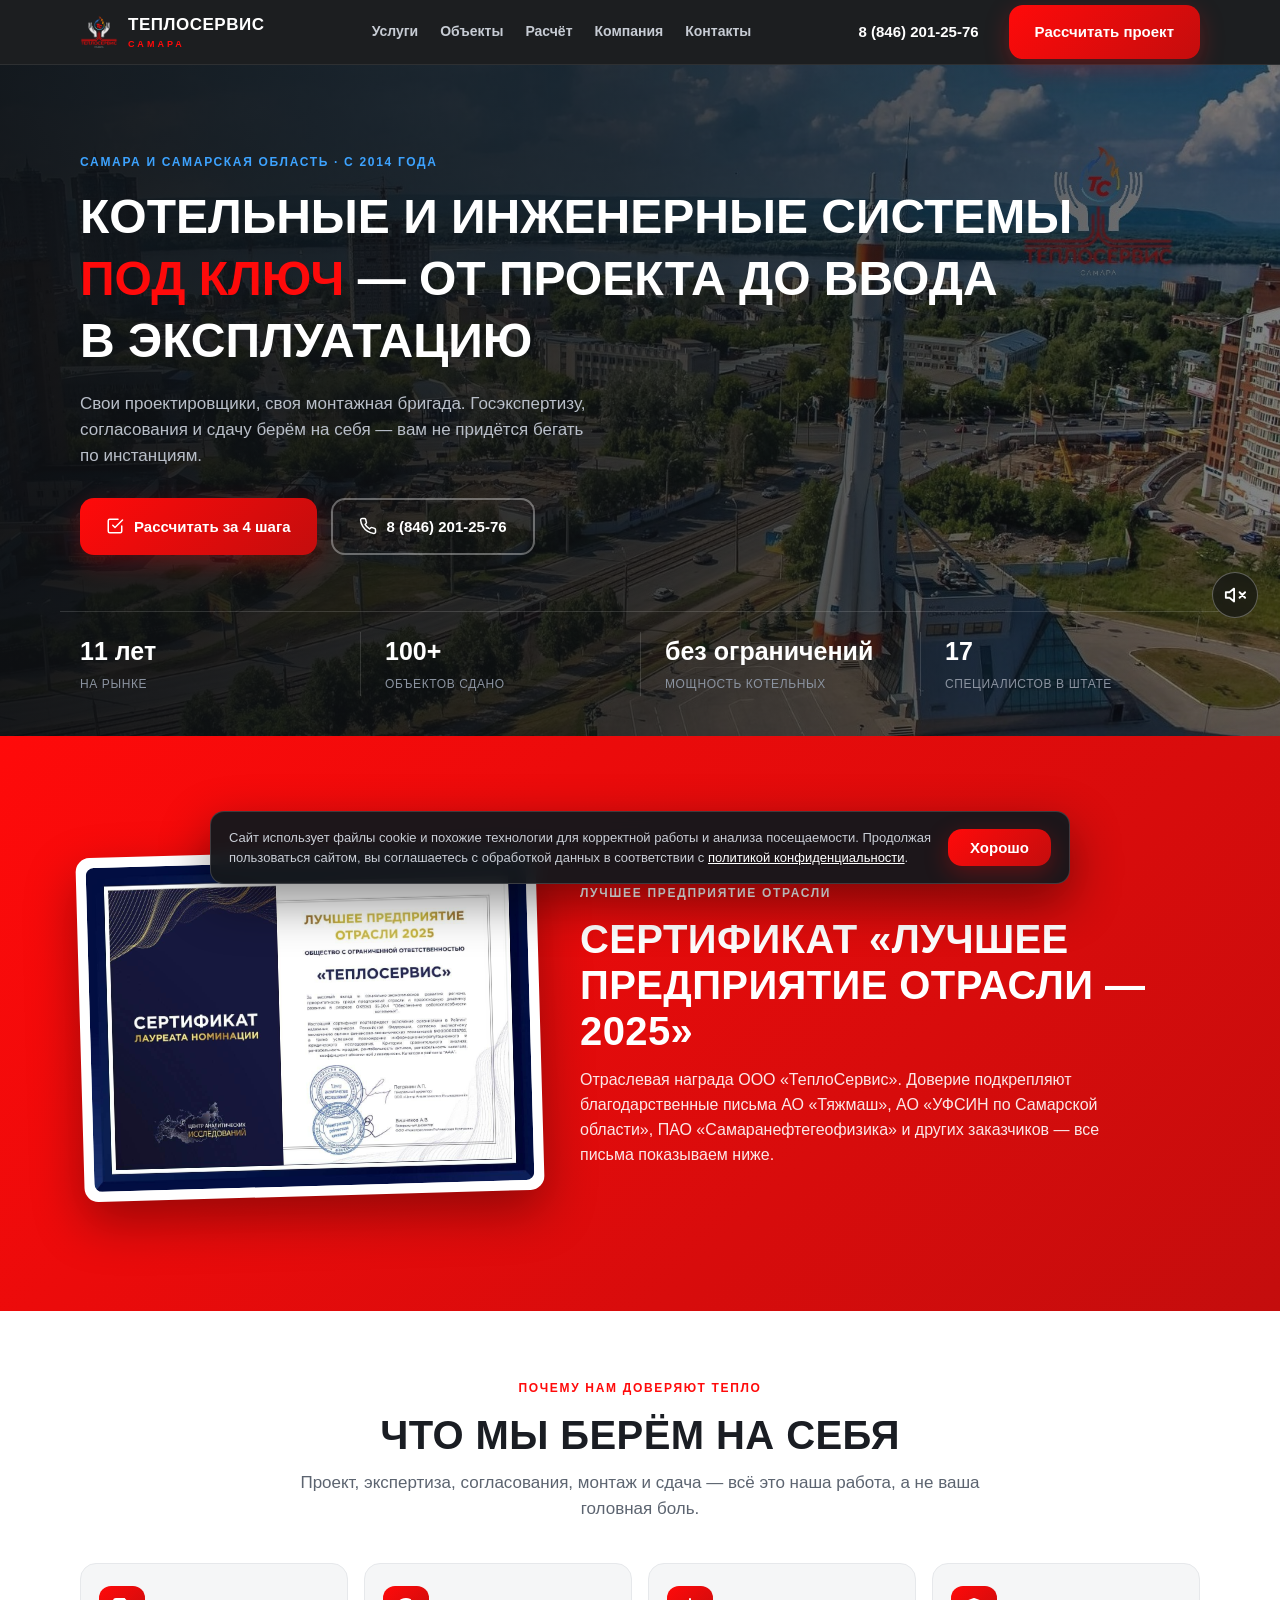
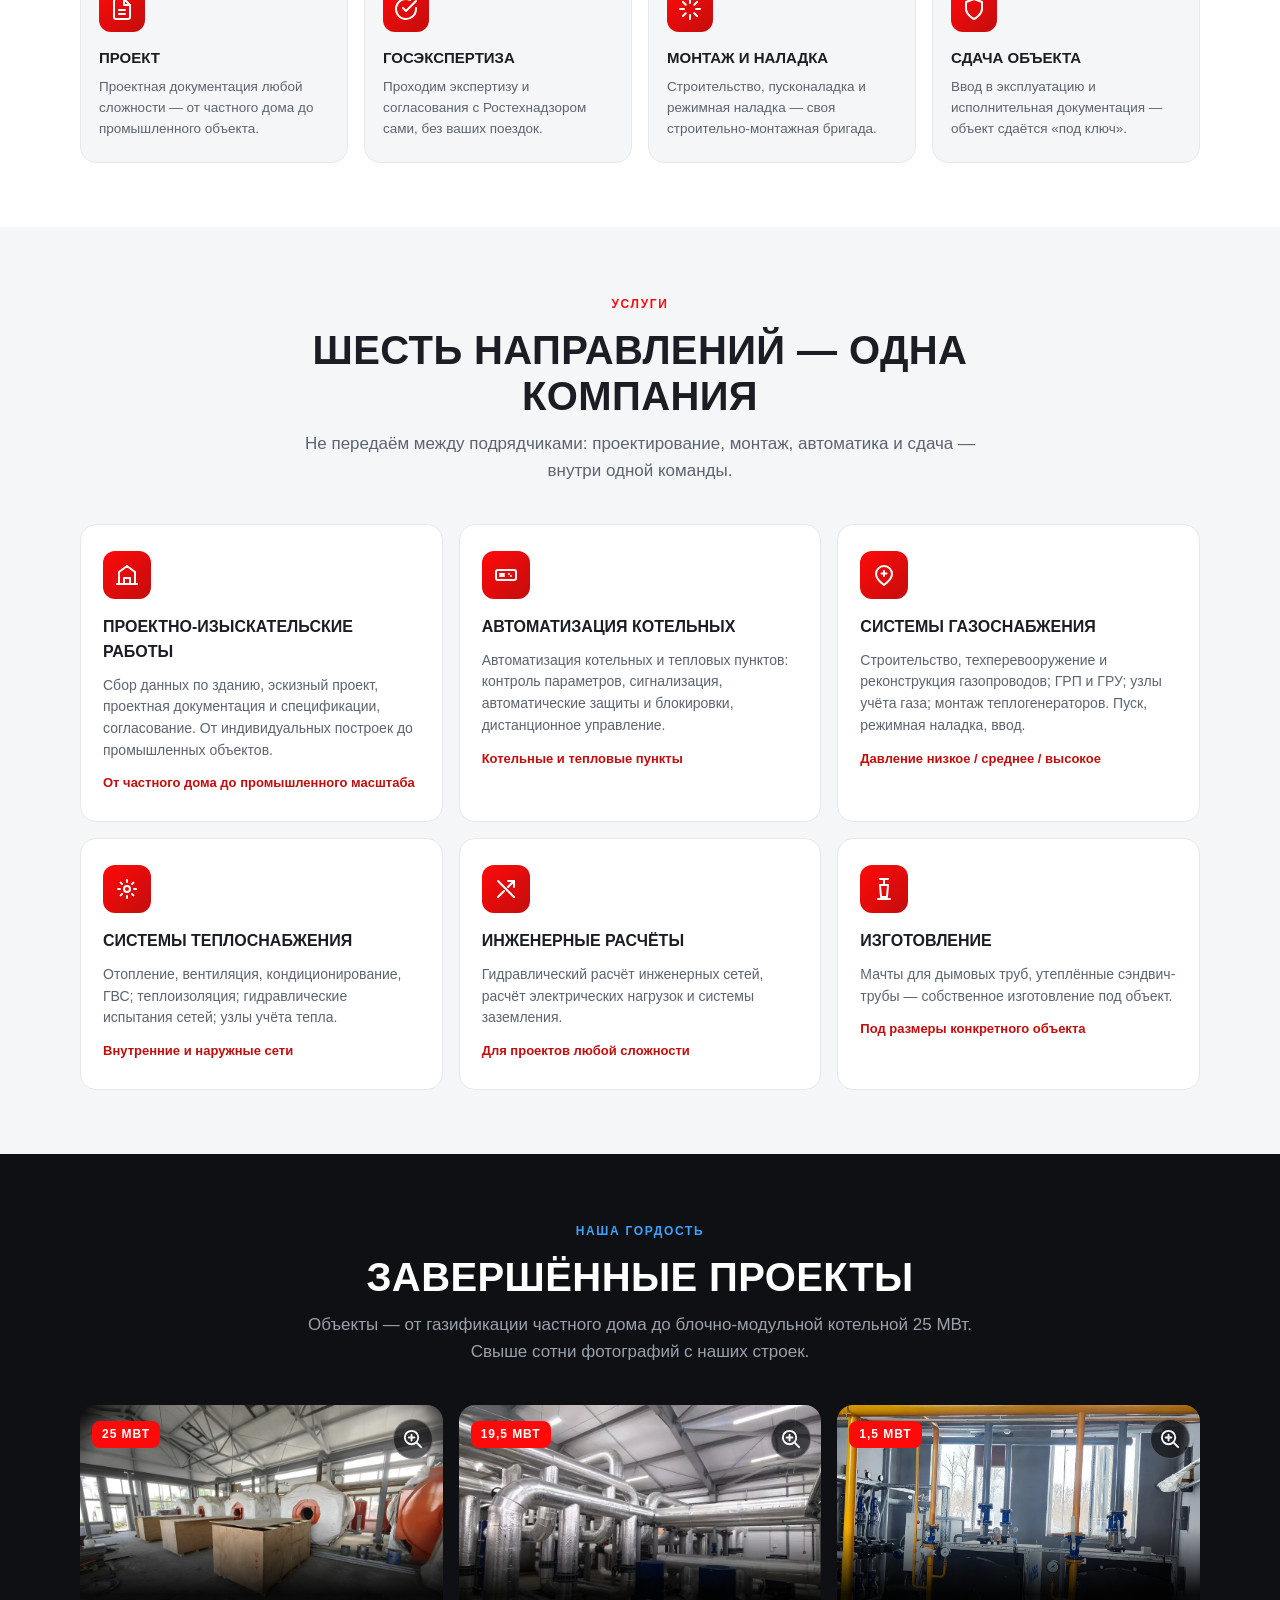
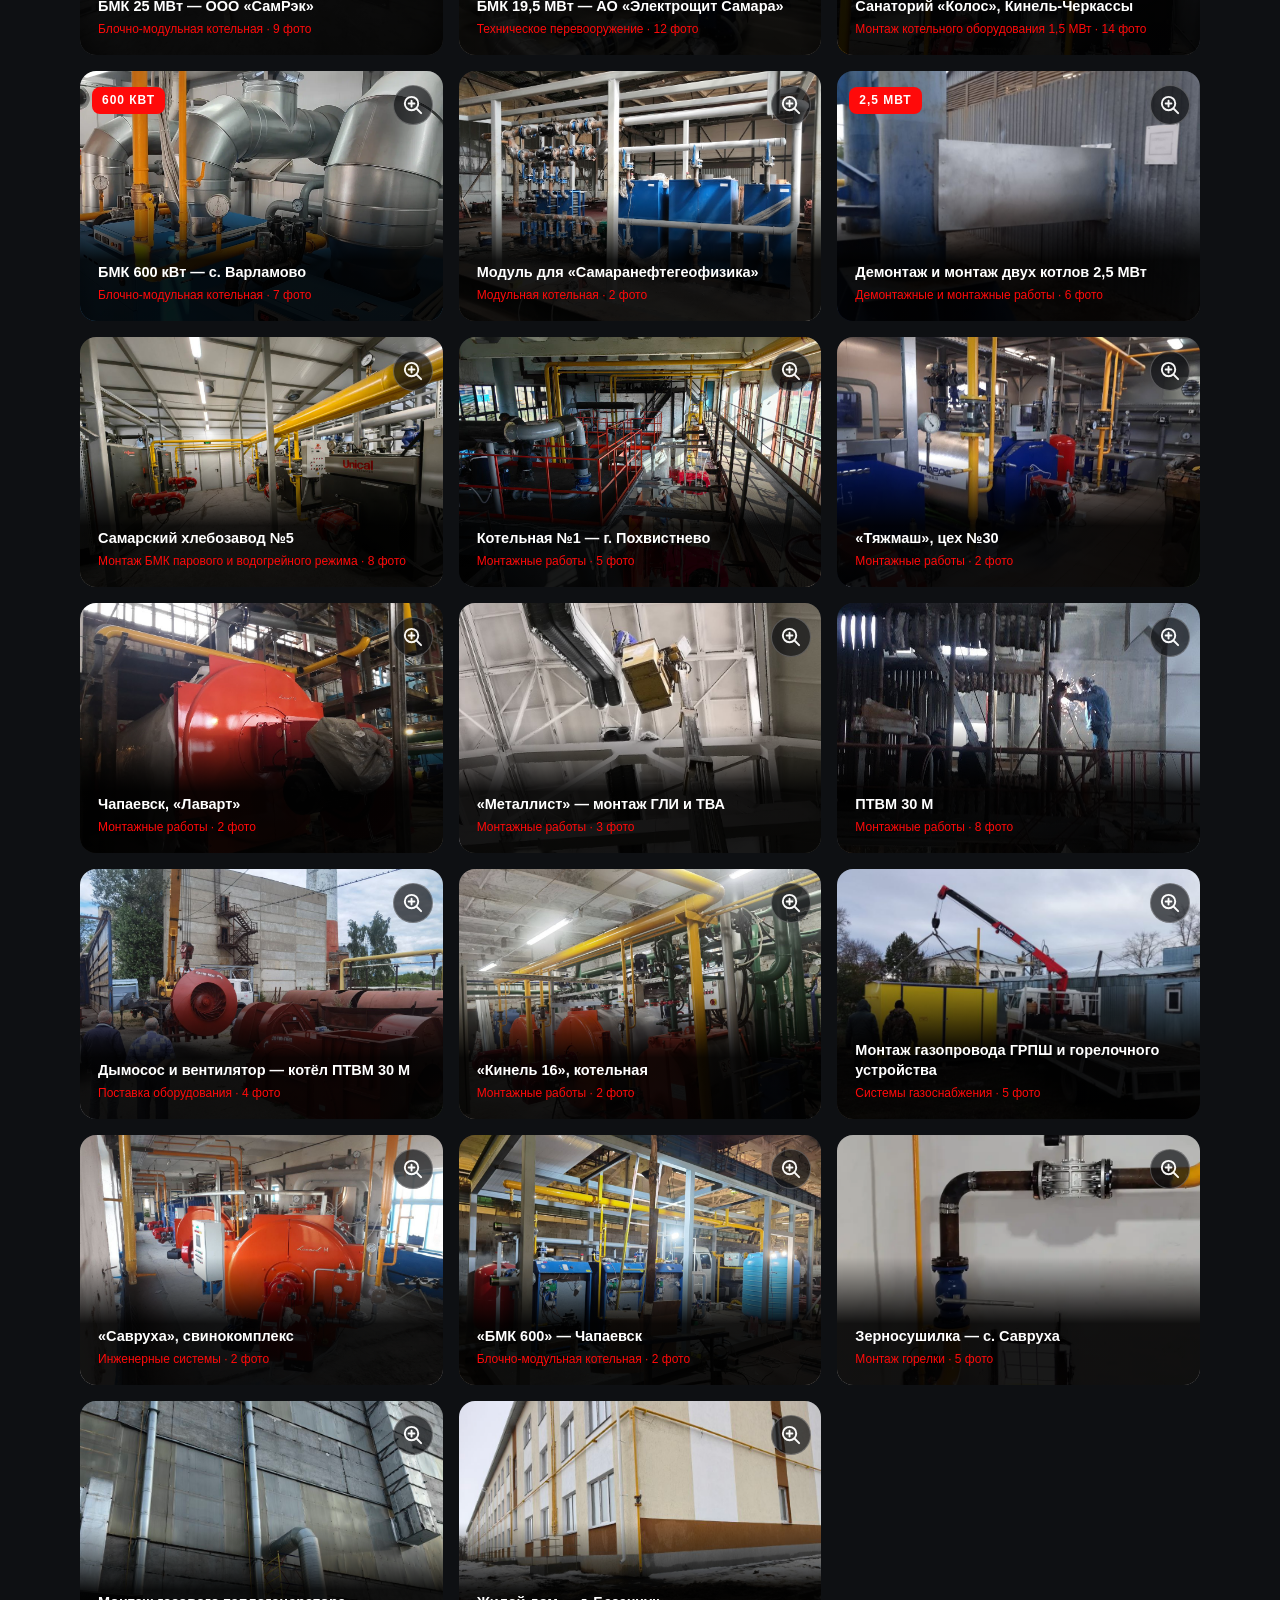
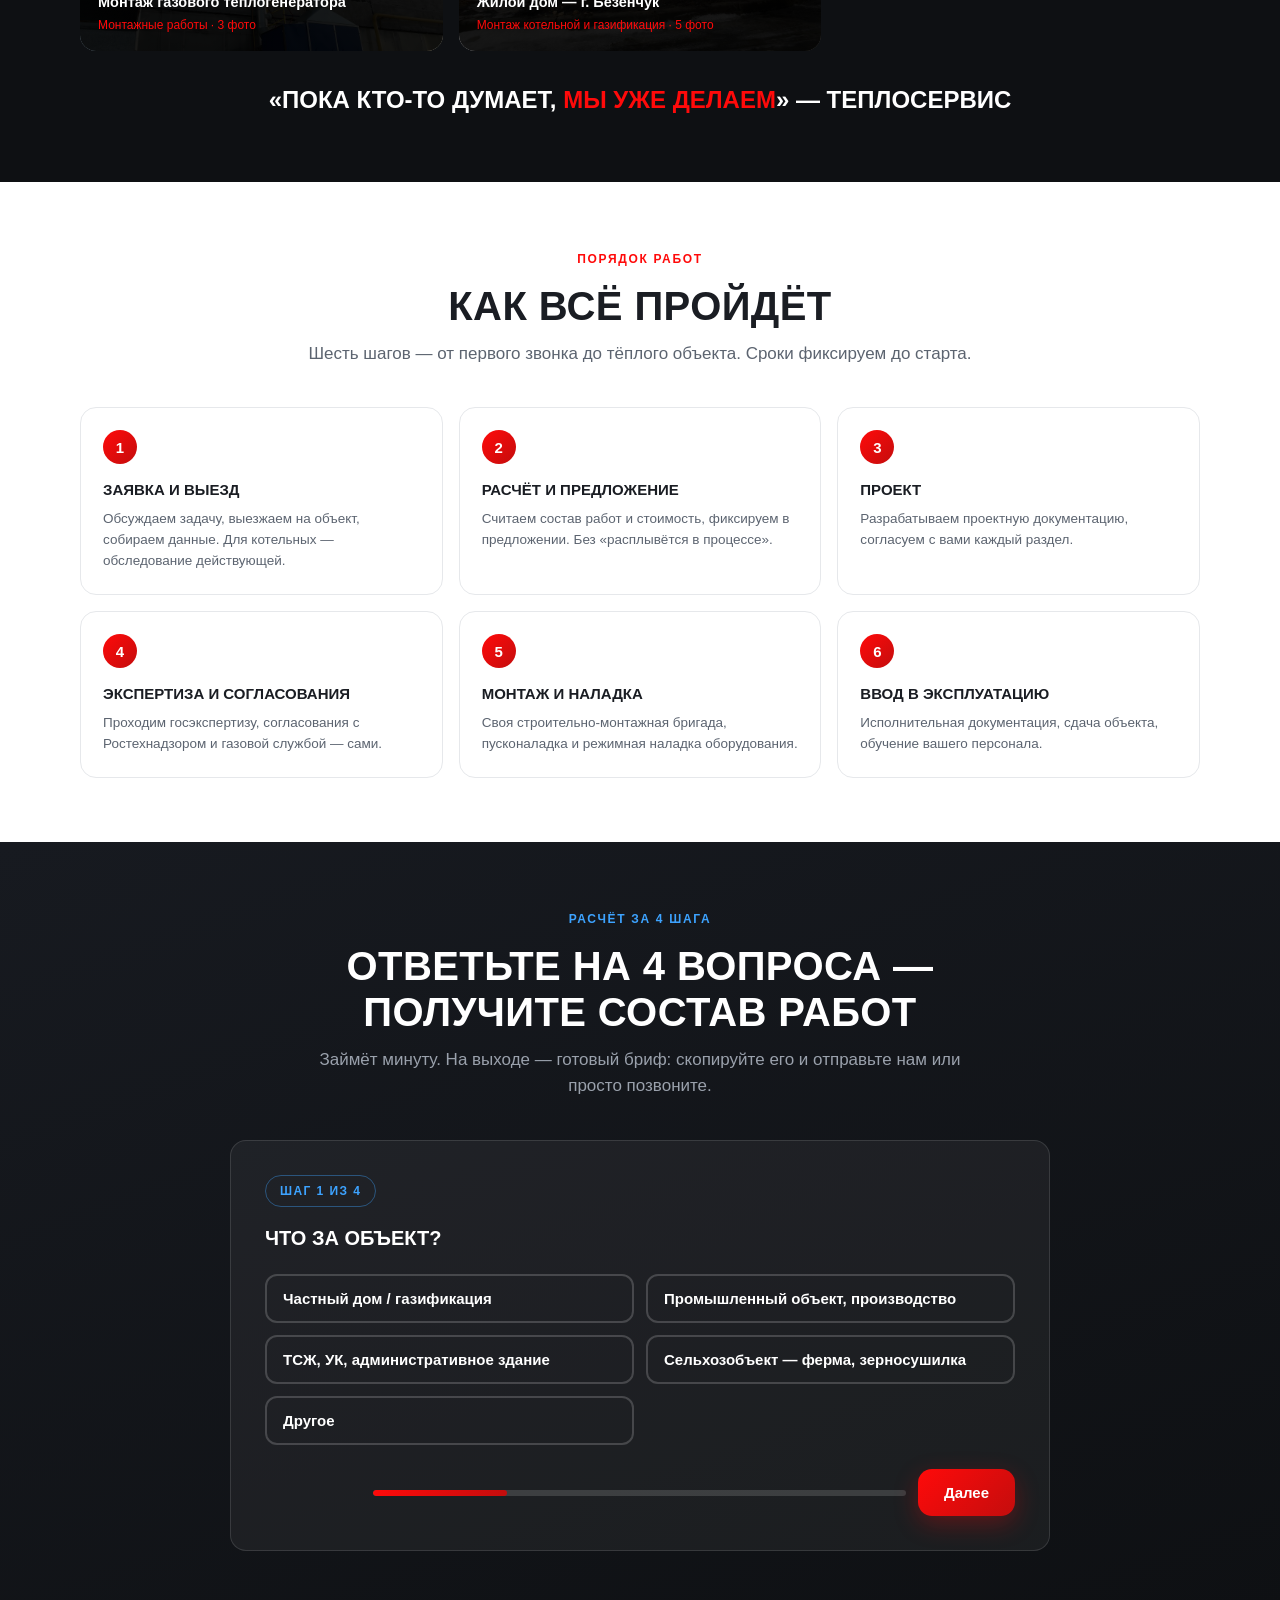
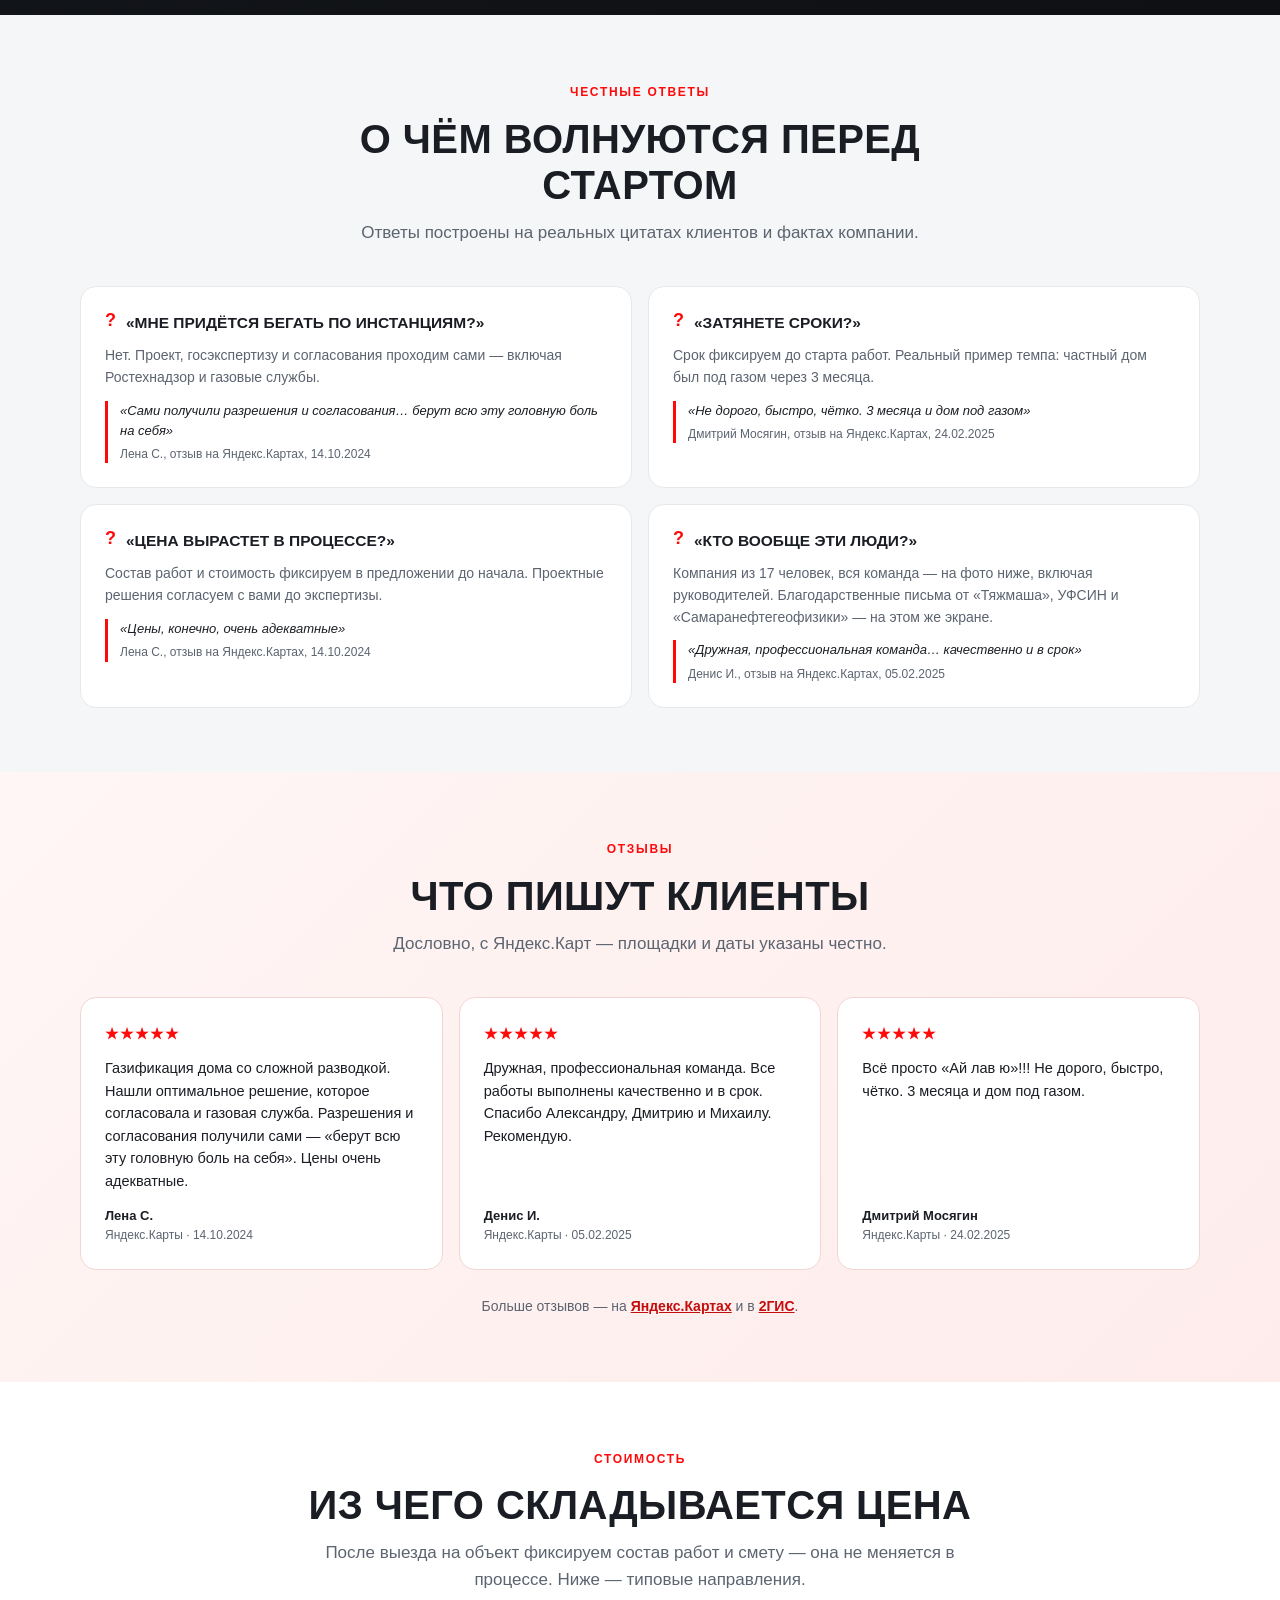
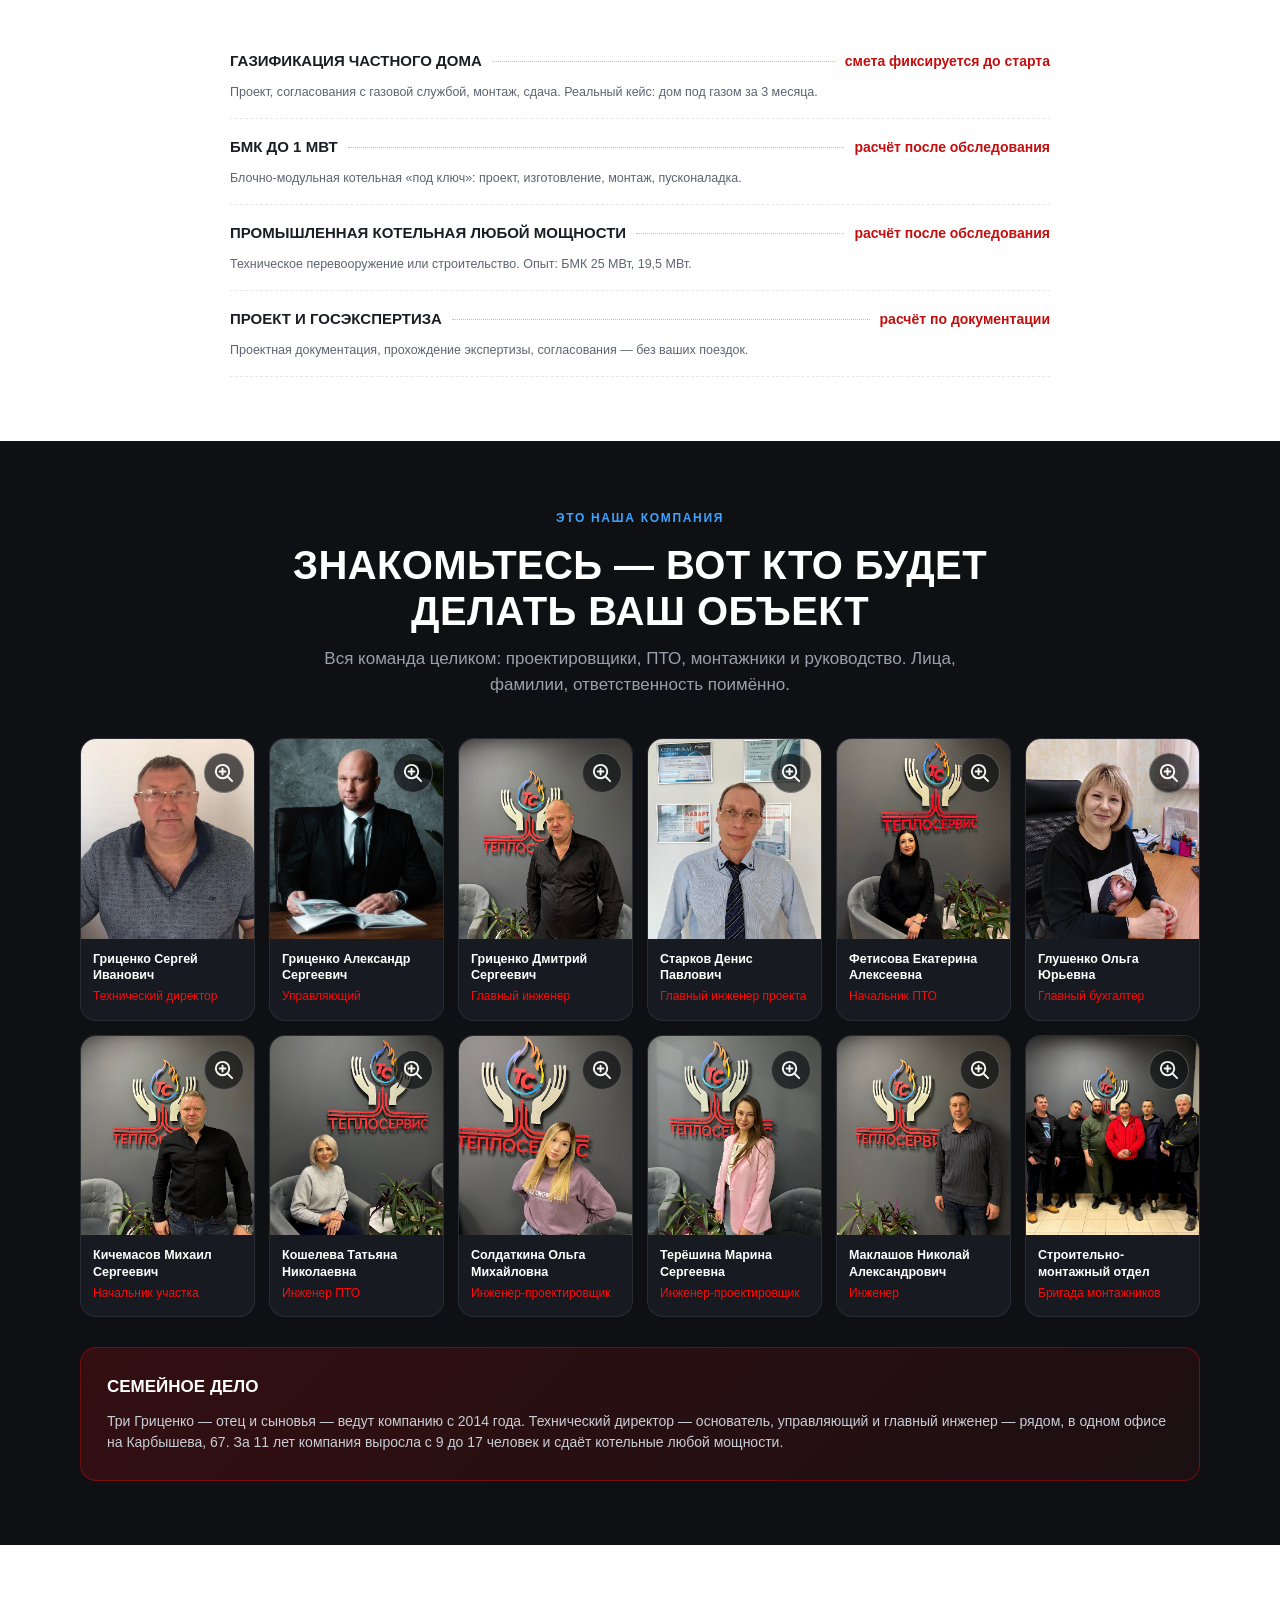
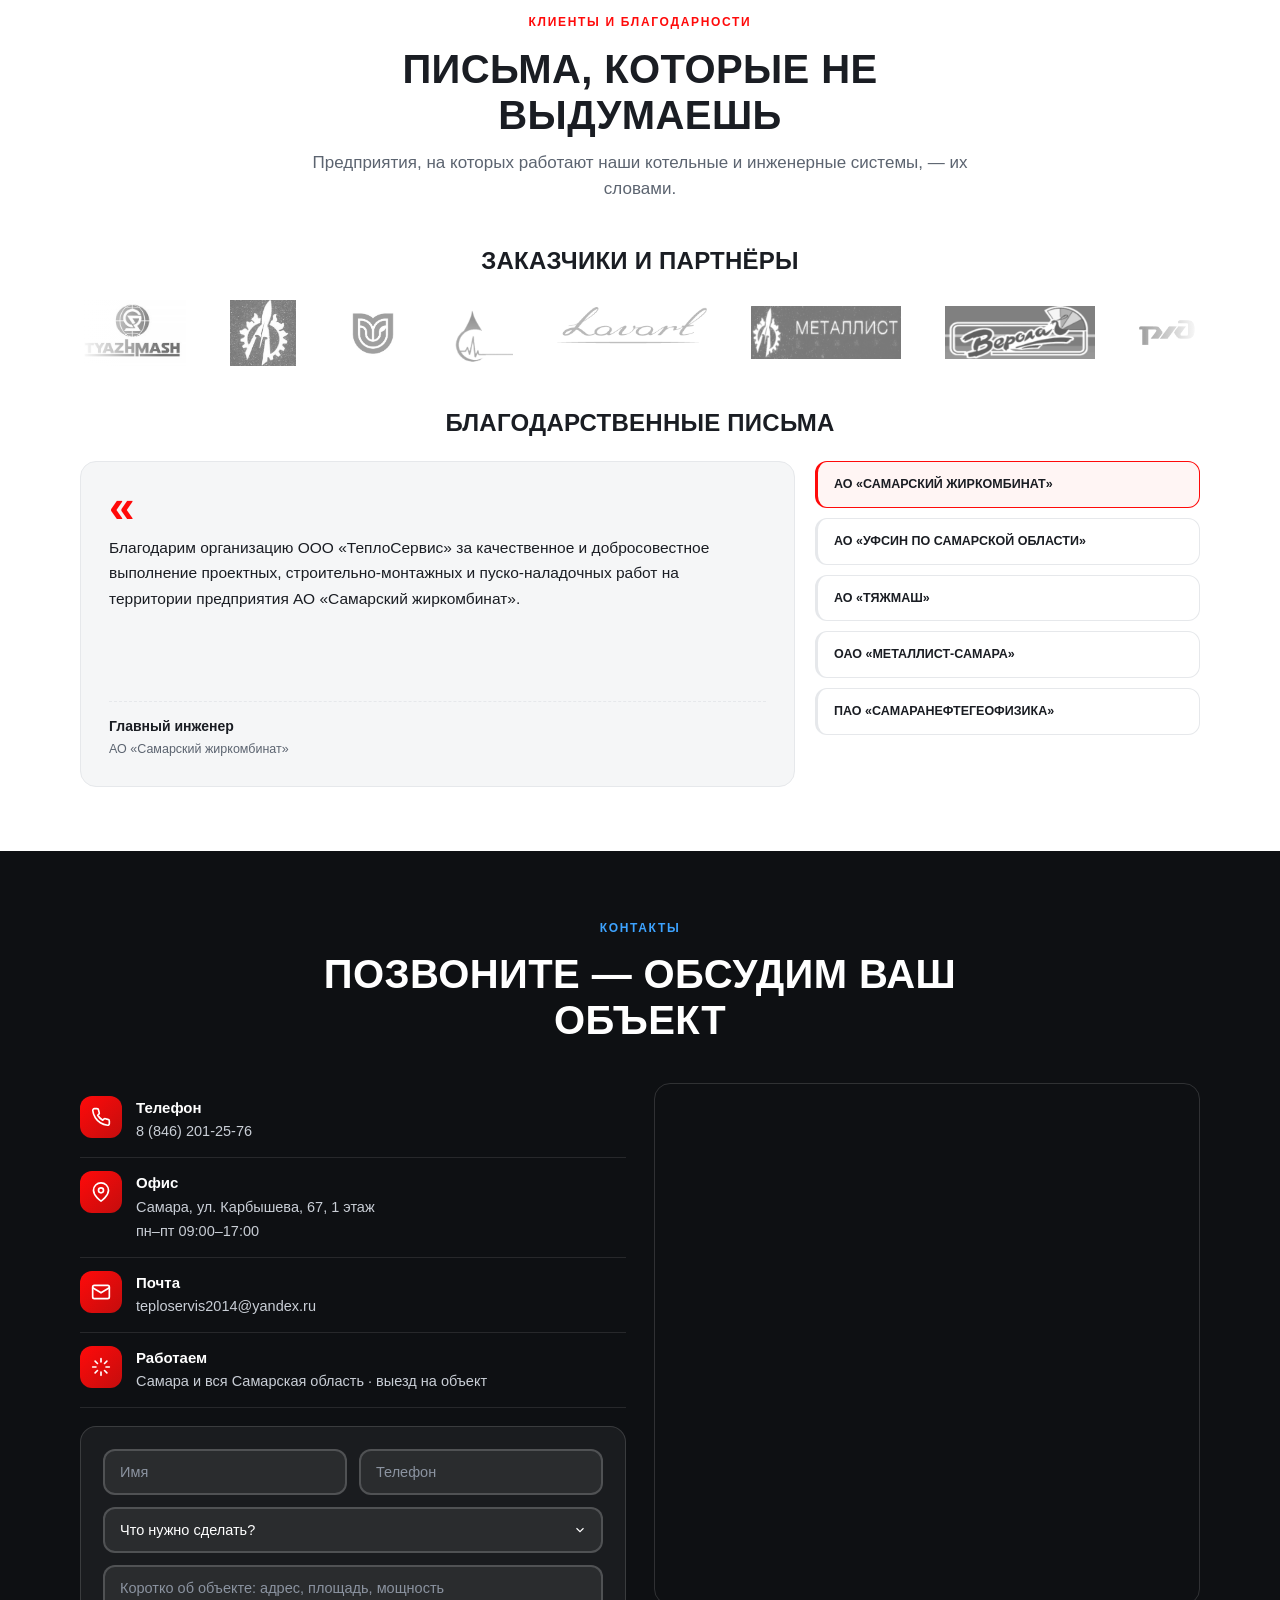
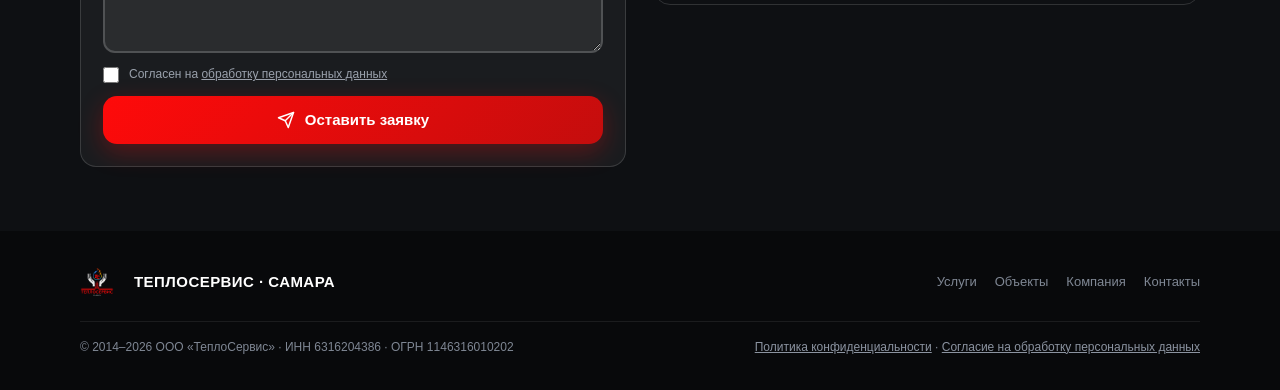
==== commit e9165d1f: "Add consent checkbox to quiz, cookie bar, privacy & consent pages" ====
--- a/v4/index.html
+++ b/v4/index.html
@@ -184,6 +184,17 @@
 .q-inputs input{background:rgba(255,255,255,.07);border:2px solid rgba(255,255,255,.18);border-radius:12px;padding:14px 16px;color:#fff;font-size:15px;font-family:var(--font-body)}
 .q-inputs input::placeholder{color:#8B93A0}
 .inp-err{border-color:var(--red)!important;background:rgba(255,10,10,.08)!important}
+.q-consent{display:flex;gap:10px;font-size:12px;color:#9AA1AC;align-items:flex-start;cursor:pointer;margin-top:14px}
+.q-consent input{width:16px;height:16px;margin-top:2px;accent-color:var(--red);flex:none}
+.q-consent a{color:#B9BFC9;text-decoration:underline}
+.q-consent.err{color:var(--red)}
+/* cookie bar */
+.cookie-bar{position:fixed;left:16px;right:16px;bottom:16px;z-index:90;max-width:860px;margin:0 auto;background:rgba(20,23,28,.96);border:1px solid rgba(255,255,255,.16);border-radius:14px;padding:16px 18px;display:none;gap:16px;align-items:center;box-shadow:0 18px 50px rgba(0,0,0,.45);backdrop-filter:blur(8px)}
+.cookie-bar.on{display:flex}
+.cookie-bar p{font-size:13px;line-height:1.5;color:#C9CED6;flex:1}
+.cookie-bar a{color:#fff;text-decoration:underline}
+.cookie-bar .btn{flex:none;padding:10px 22px}
+@media(max-width:560px){.cookie-bar{flex-direction:column;align-items:stretch;text-align:left}}
 .q-note{font-size:14.5px;color:#fff;margin-top:14px}
 .q-result{display:none}
 .q-result.on{display:block}
@@ -289,6 +300,9 @@
 .ft-nav{margin-left:auto;display:flex;gap:18px;font-size:13px;flex-wrap:wrap}
 .ft-nav a:hover{color:#fff}
 .ft-bottom{margin-top:22px;padding-top:16px;border-top:1px solid rgba(255,255,255,.08);font-size:12px;display:flex;gap:14px;flex-wrap:wrap;justify-content:space-between}
+.ft-bottom a{color:#8B93A0;text-decoration:underline}
+.ft-bottom a:hover{color:#fff}
+.consent a{color:inherit;text-decoration:underline}
 /* sticky mobile callbar */
 .callbar{display:none;position:fixed;left:12px;right:12px;bottom:12px;z-index:60;gap:10px}
 .callbar a{flex:1;display:flex;align-items:center;justify-content:center;gap:8px;padding:13px;border-radius:14px;font-family:var(--font-head);font-weight:800;font-size:14px}
@@ -553,6 +567,7 @@
           <input type="text" id="qName" placeholder="Имя" autocomplete="off">
           <input type="tel" id="qPhone" placeholder="Телефон" autocomplete="off" maxlength="18" inputmode="tel">
         </div>
+        <label class="consent q-consent"><input type="checkbox" id="qConsent"><span>Согласен на <a href="consent.html" target="_blank" rel="noopener">обработку персональных данных</a></span></label>
       </div>
       <div class="q-result" id="qResult">
         <span class="q-meta">Готово</span>
@@ -794,7 +809,7 @@
             <option>Другое</option>
           </select>
           <textarea id="fMsg" placeholder="Коротко об объекте: адрес, площадь, мощность"></textarea>
-          <label class="consent"><input type="checkbox" id="fConsent" required><span>Согласен на обработку персональных данных</span></label>
+          <label class="consent"><input type="checkbox" id="fConsent" required><span>Согласен на <a href="consent.html" target="_blank" rel="noopener">обработку персональных данных</a></span></label>
           <button type="submit" class="btn btn-red">
             <svg viewBox="0 0 24 24" fill="none" stroke="#fff" stroke-width="2" stroke-linecap="round" stroke-linejoin="round"><path d="M22 2L11 13"/><path d="M22 2l-7 20-4-9-9-4 20-7z"/></svg>
             <span>Оставить заявку</span>
@@ -825,7 +840,7 @@
     </div>
     <div class="ft-bottom">
       <span>© 2014–2026 ООО «ТеплоСервис» · ИНН 6316204386 · ОГРН 1146316010202</span>
-      <span>Проектирование и строительство инженерных систем · Самара</span>
+      <span><a href="privacy.html" target="_blank" rel="noopener">Политика конфиденциальности</a> · <a href="consent.html" target="_blank" rel="noopener">Согласие на обработку персональных данных</a></span>
     </div>
   </div>
 </footer>
@@ -836,6 +851,26 @@
 </div>
 
 <div class="toast" id="toast"></div>
+
+<!-- COOKIE BAR -->
+<div class="cookie-bar" id="cookieBar" role="dialog" aria-label="Уведомление об использовании cookie">
+  <p>Сайт использует файлы cookie и похожие технологии для корректной работы и анализа посещаемости. Продолжая пользоваться сайтом, вы соглашаетесь с обработкой данных в соответствии с <a href="privacy.html" target="_blank" rel="noopener">политикой конфиденциальности</a>.</p>
+  <button type="button" class="btn btn-red" id="cookieOk">Хорошо</button>
+</div>
+<script>
+(function(){
+  try {
+    if (!localStorage.getItem('cookieOk')) {
+      var bar = document.getElementById('cookieBar');
+      bar.classList.add('on');
+      document.getElementById('cookieOk').addEventListener('click', function(){
+        try { localStorage.setItem('cookieOk', '1'); } catch(e){}
+        bar.classList.remove('on');
+      });
+    }
+  } catch(e){}
+})();
+</script>
 
 <!-- ЛАЙТБОКС -->
 <div class="lightbox" id="lightbox" aria-hidden="true" role="dialog" aria-label="Просмотр фотографии">
@@ -902,6 +937,9 @@
   [qPhoneEl, fPhoneEl].forEach(maskPhone);
   [qNameEl, fNameEl].forEach(function(el){
     el.addEventListener('input', function(){ el.classList.remove('inp-err'); });
+  });
+  [document.getElementById('qConsent'), document.getElementById('fConsent')].forEach(function(el){
+    el.addEventListener('change', function(){ el.closest('.consent').classList.remove('err'); });
   });
   /* ОТПРАВКА ЗАЯВОК: AJAX POST на обработчик, письмо уходит на почту компании */
   var BRIEF_API = 'send/brief.php';
@@ -954,10 +992,14 @@
     }
     var name = qNameEl.value.trim();
     var phoneOk = phoneDigits(qPhoneEl) === 11;
-    if (!name || !phoneOk) {
+    var consentEl = document.getElementById('qConsent');
+    var consentOk = consentEl.checked;
+    if (!name || !phoneOk || !consentOk) {
       if (!name) qNameEl.classList.add('inp-err');
       if (!phoneOk) qPhoneEl.classList.add('inp-err');
-      showToast(!name && !phoneOk ? 'Укажите имя и телефон'
+      if (!consentOk) consentEl.closest('.q-consent').classList.add('err');
+      showToast(!consentOk && name && phoneOk ? 'Нужно согласие на обработку данных'
+        : !name && !phoneOk ? 'Укажите имя и телефон'
         : !name ? 'Укажите ваше имя'
         : 'Введите телефон полностью');
       return;
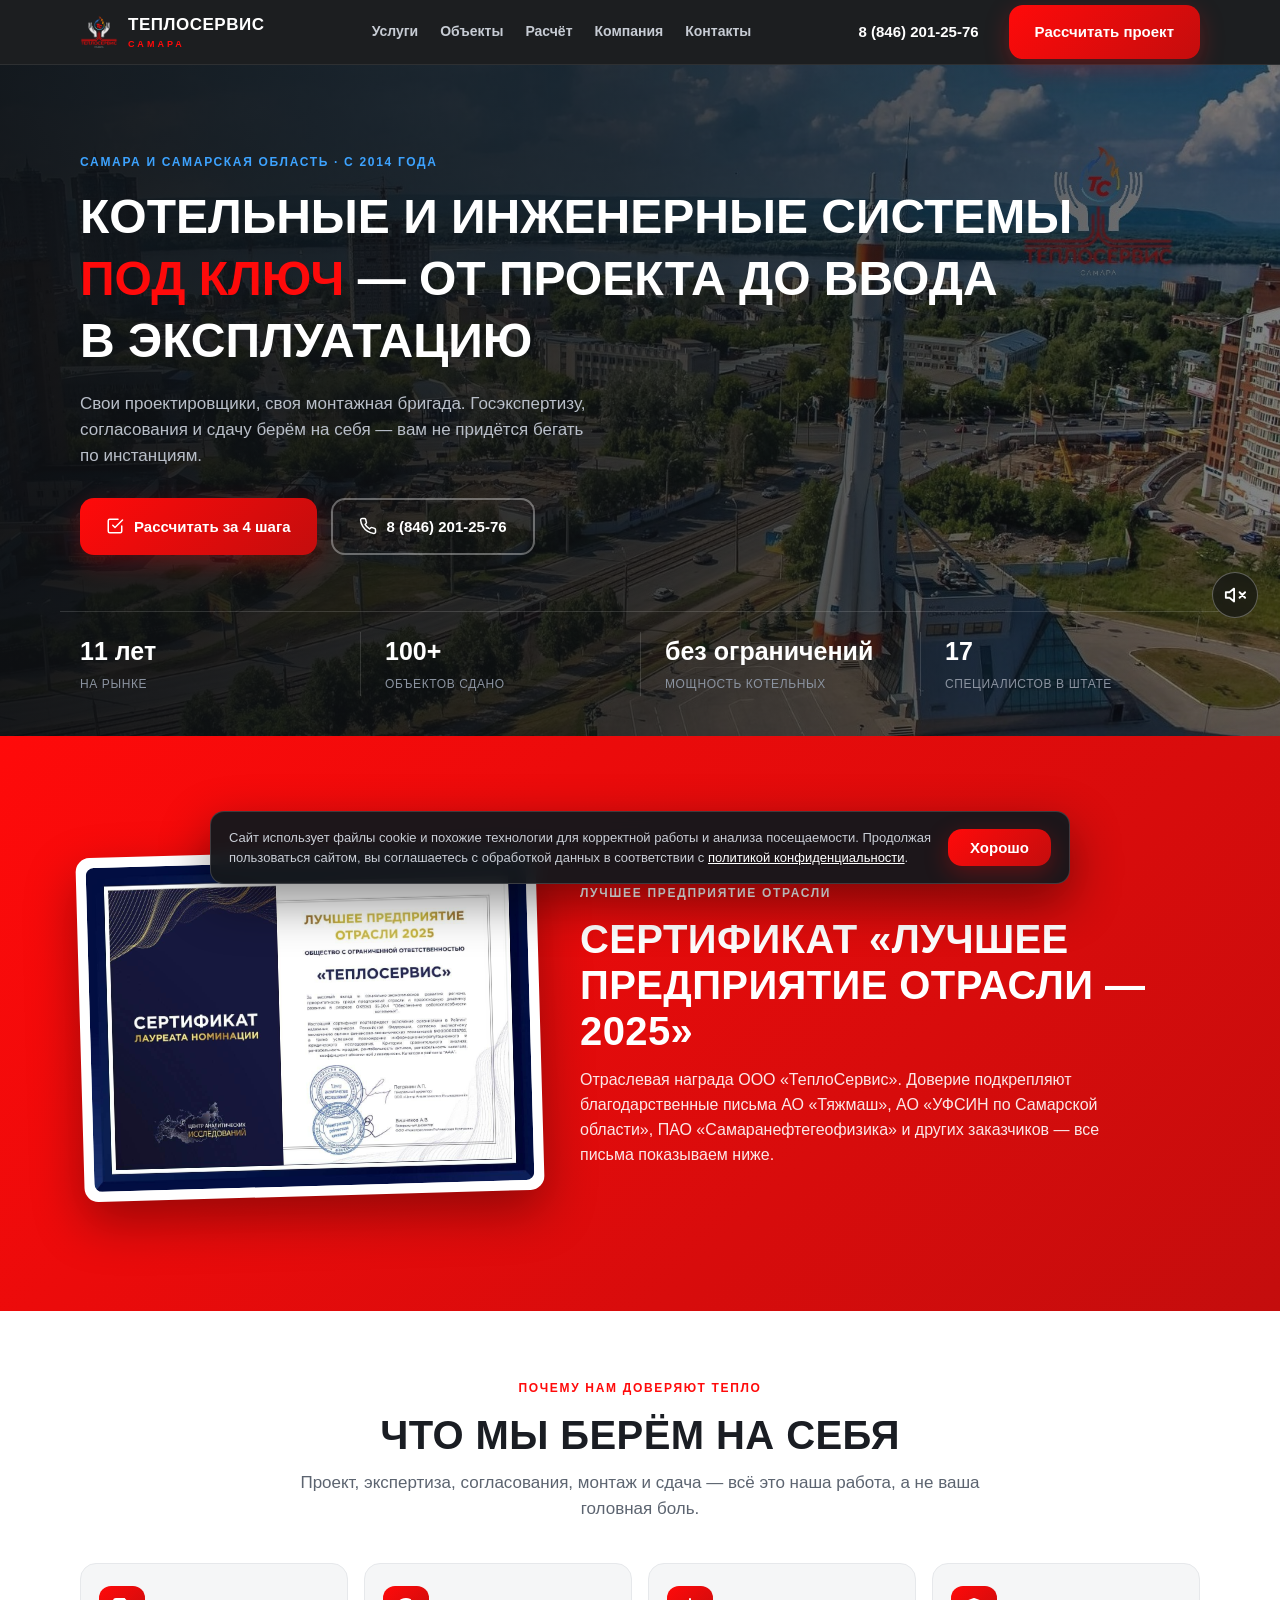
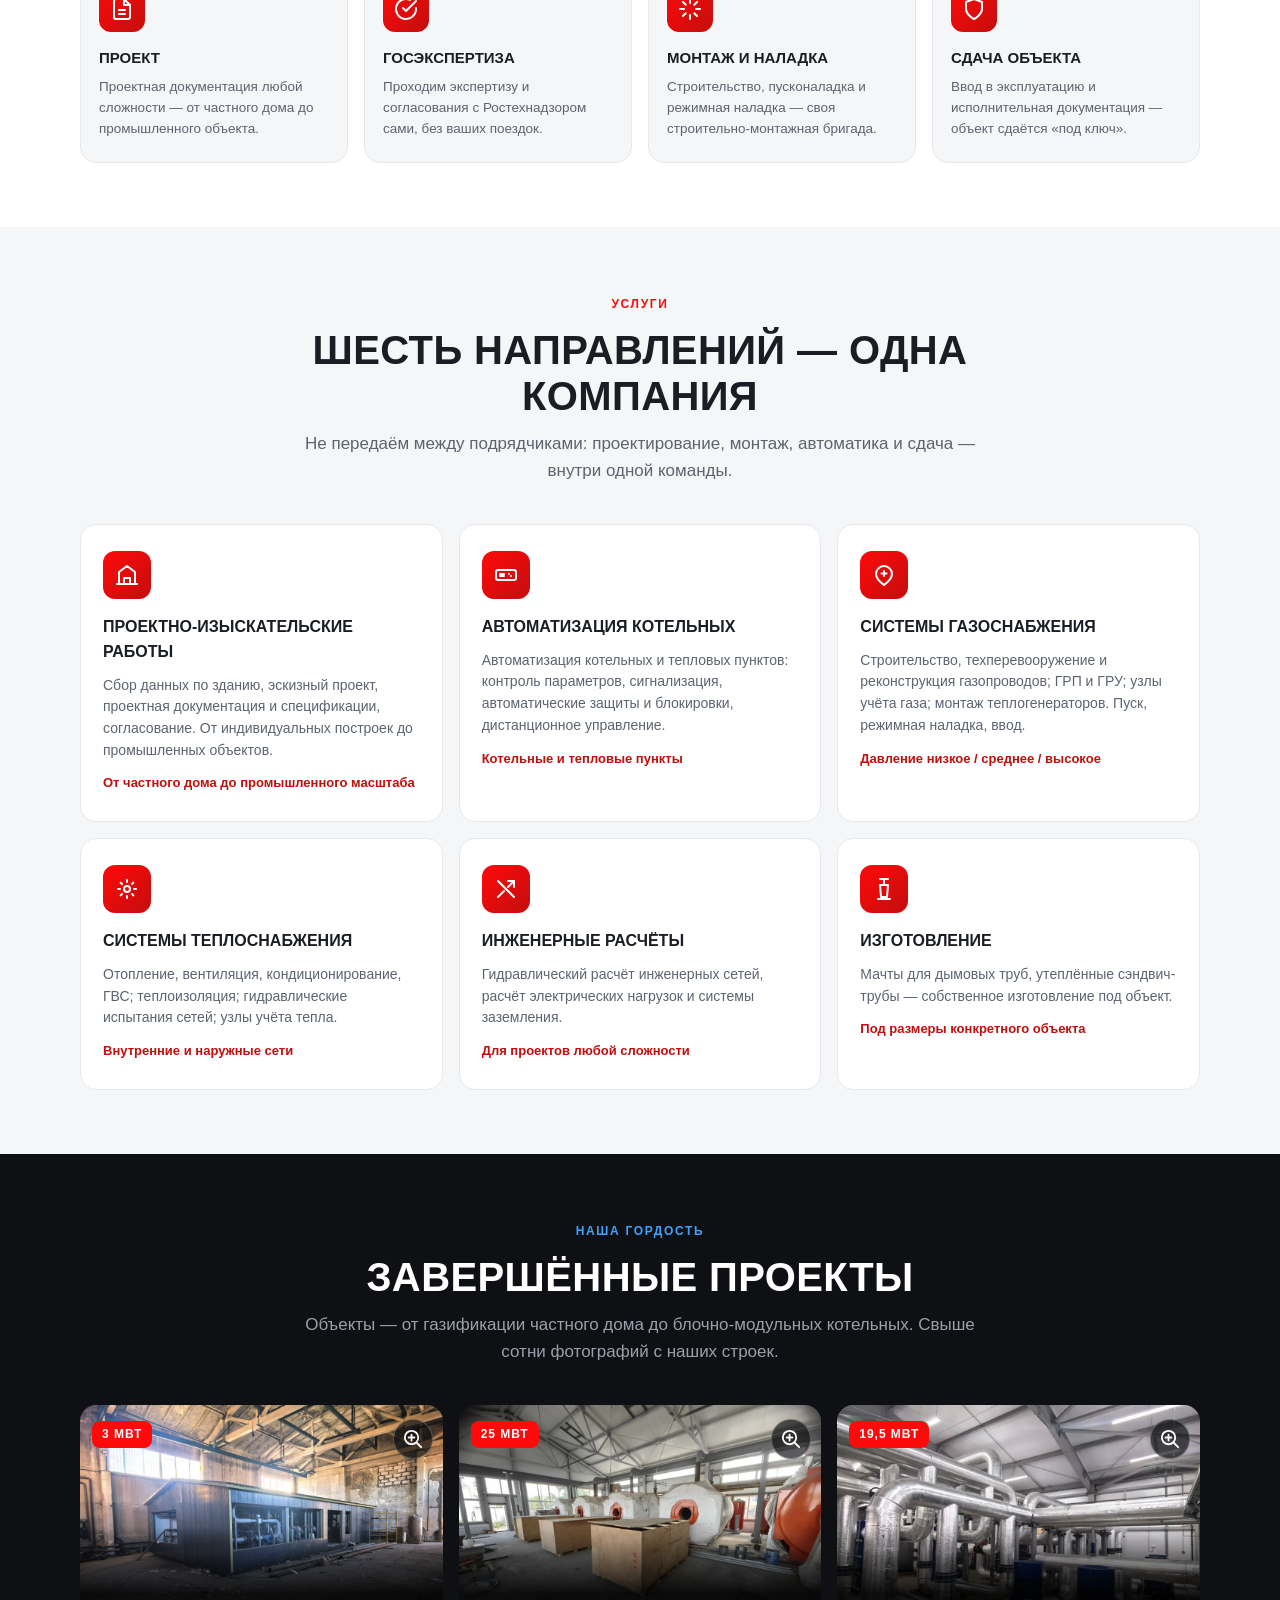
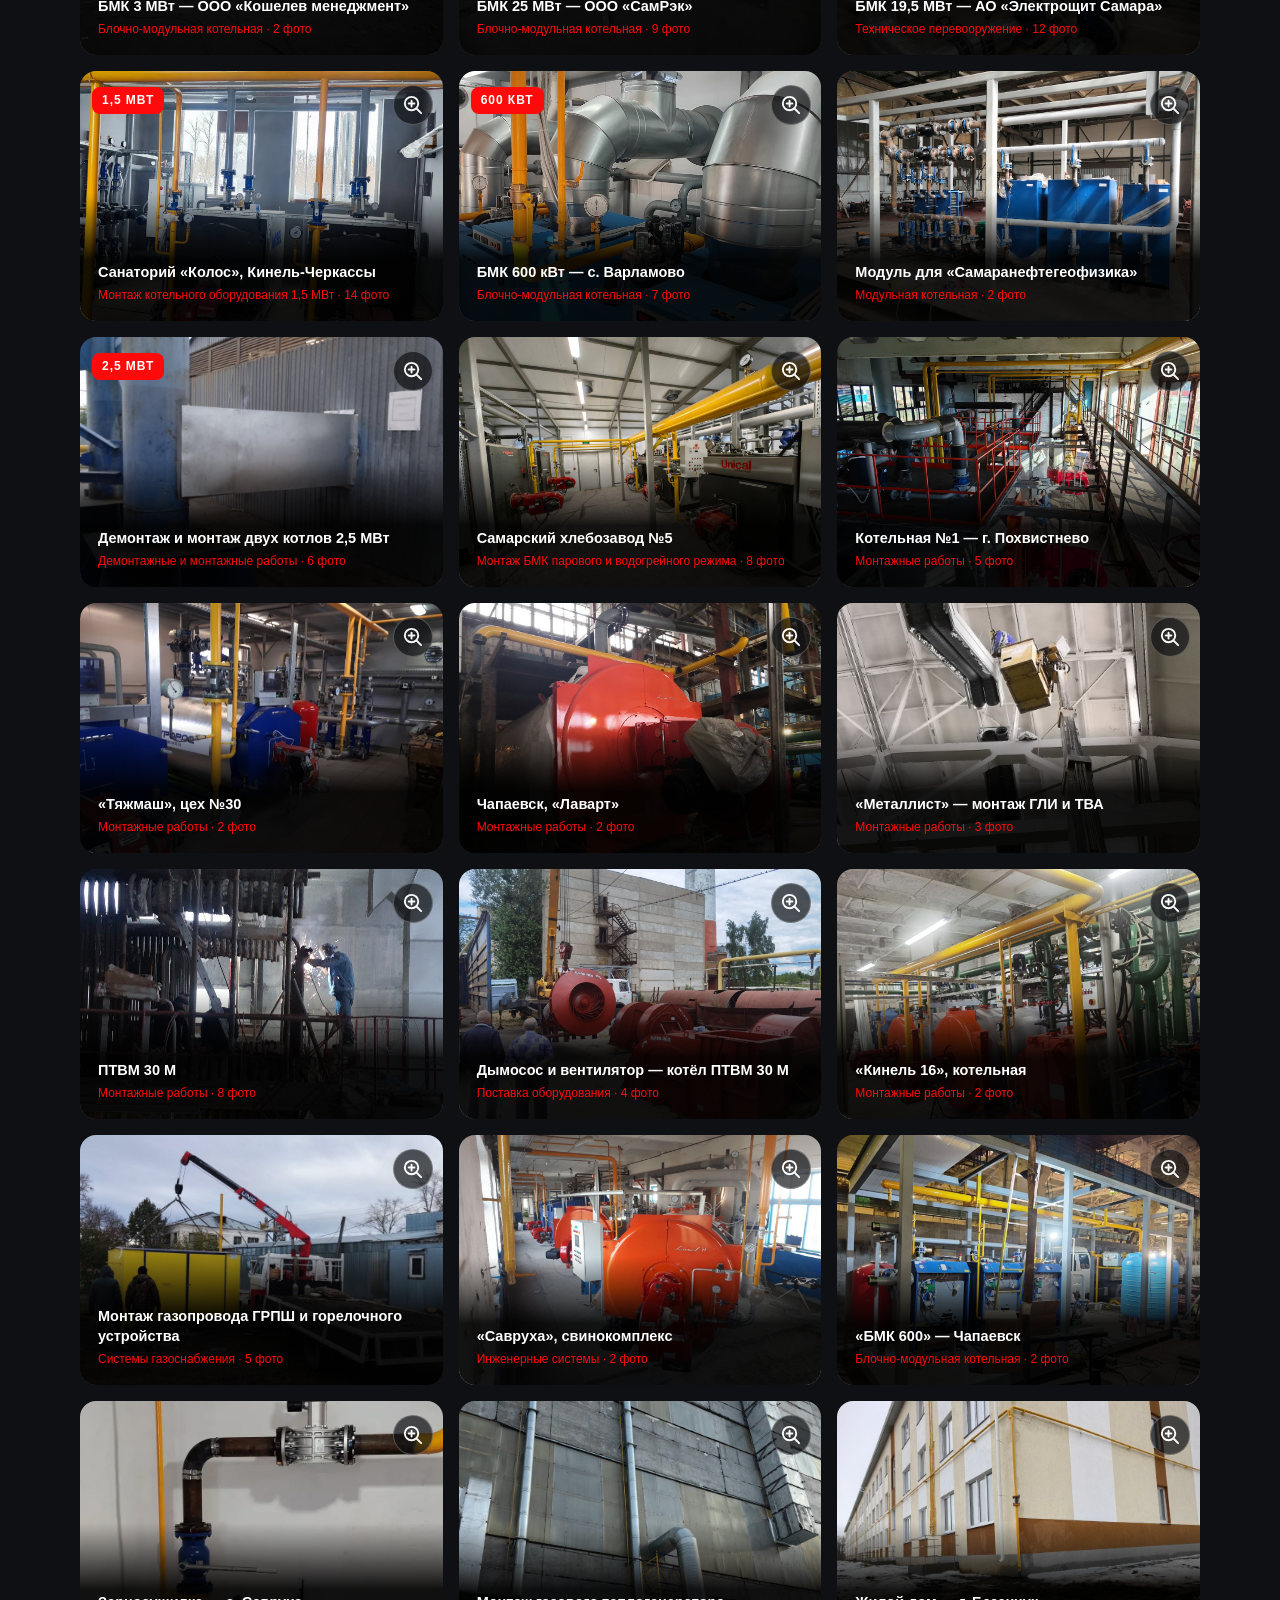
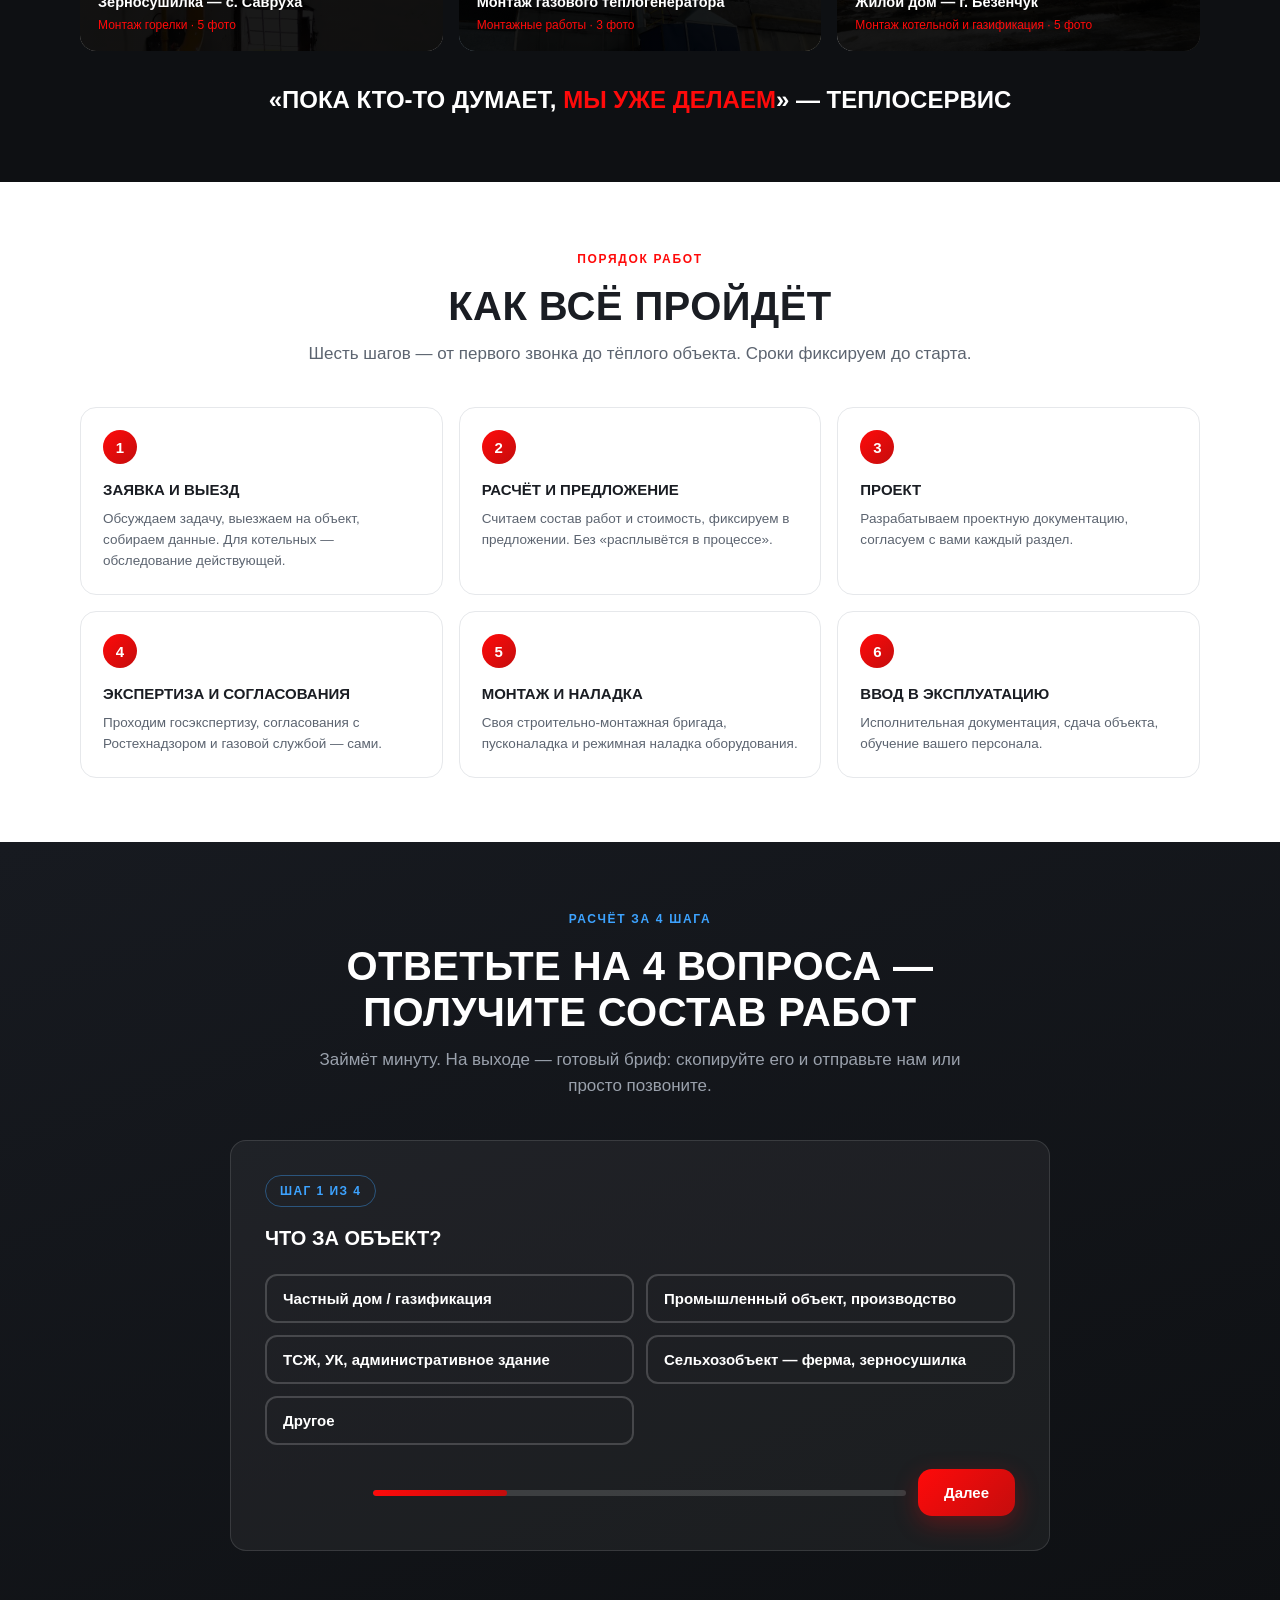
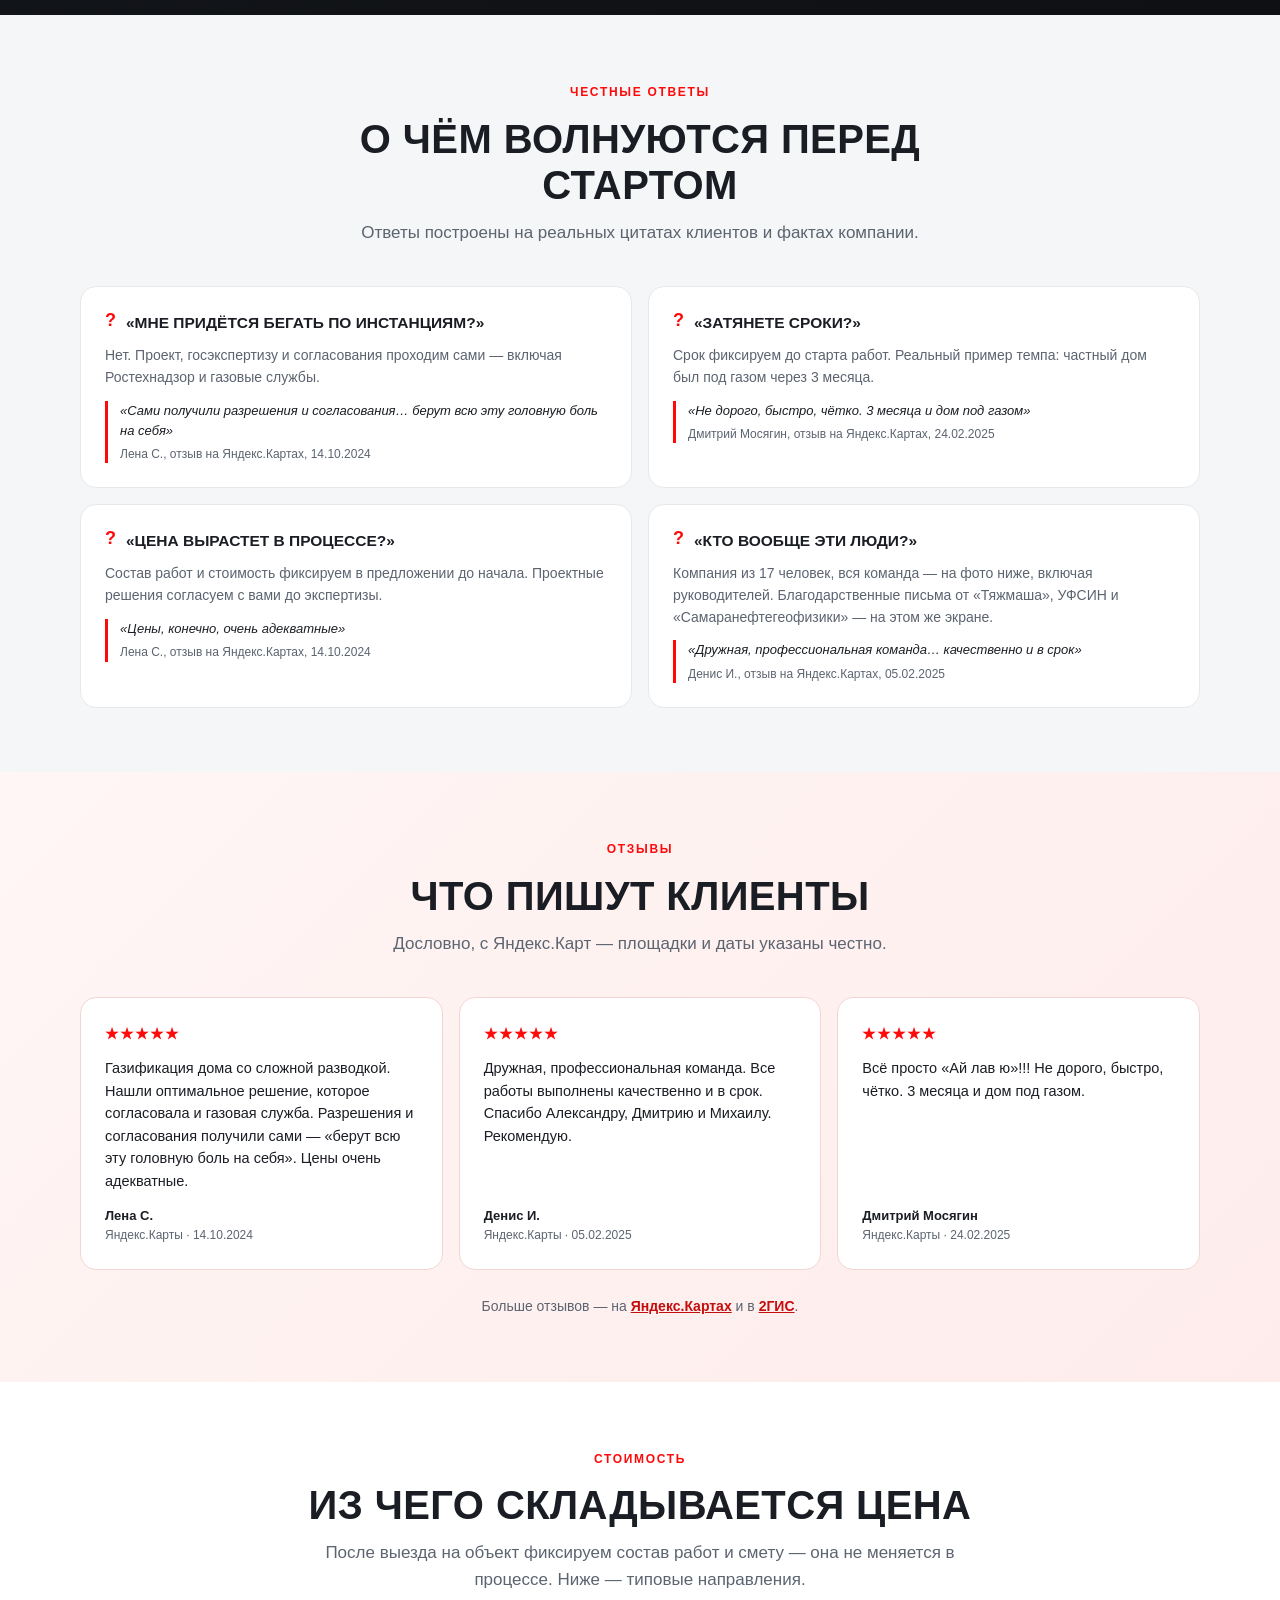
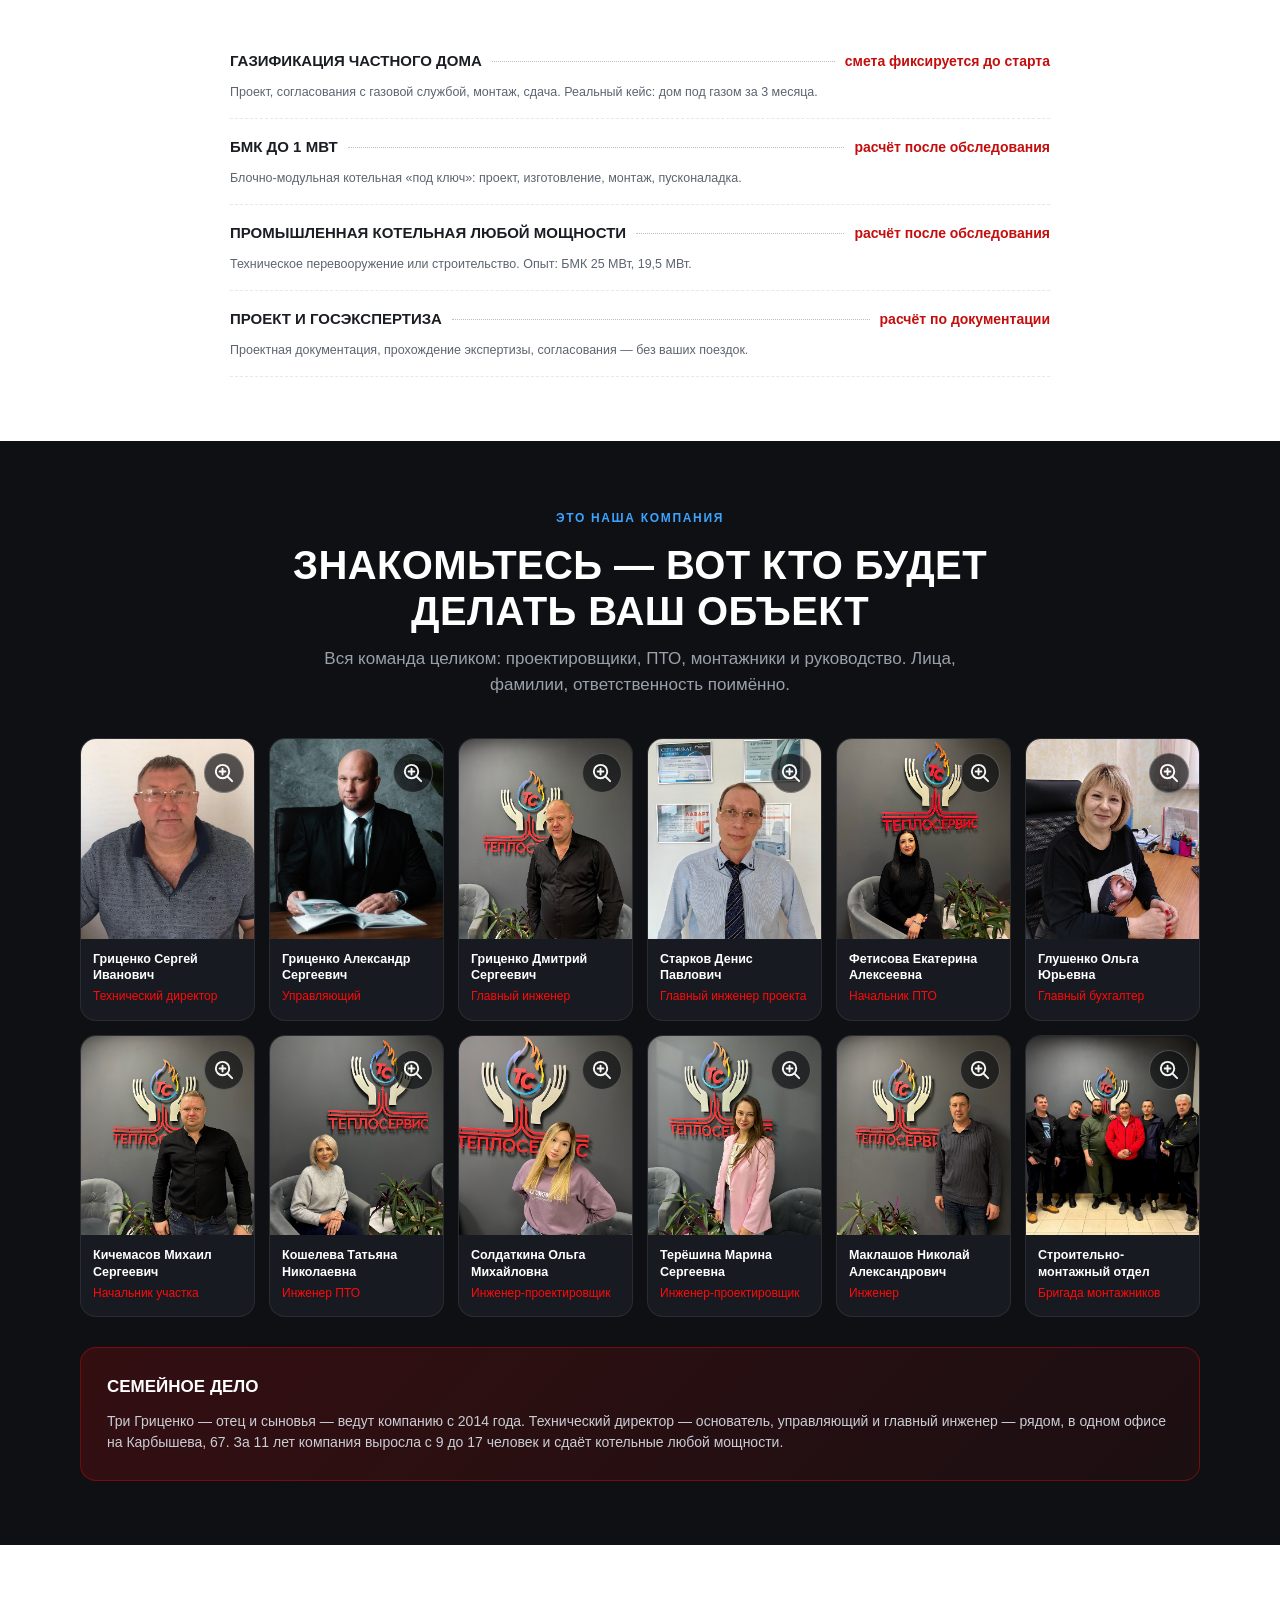
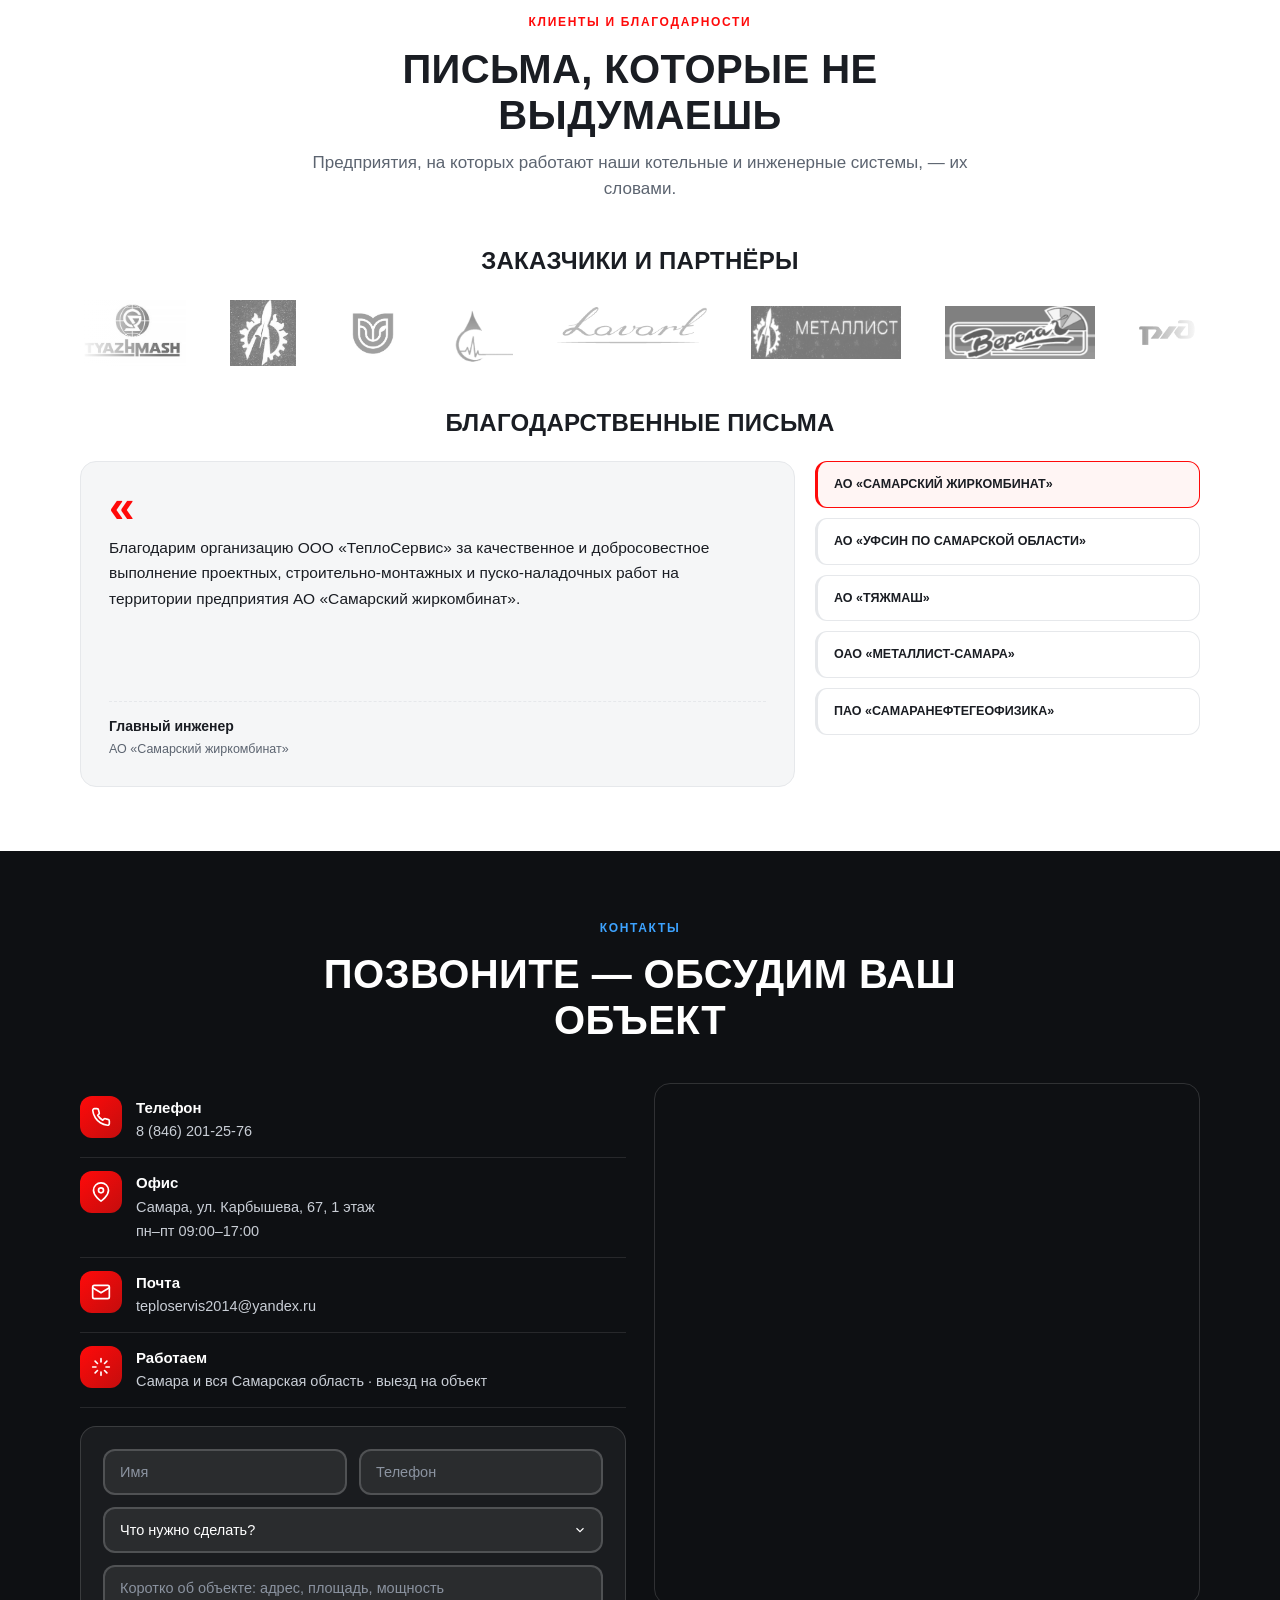
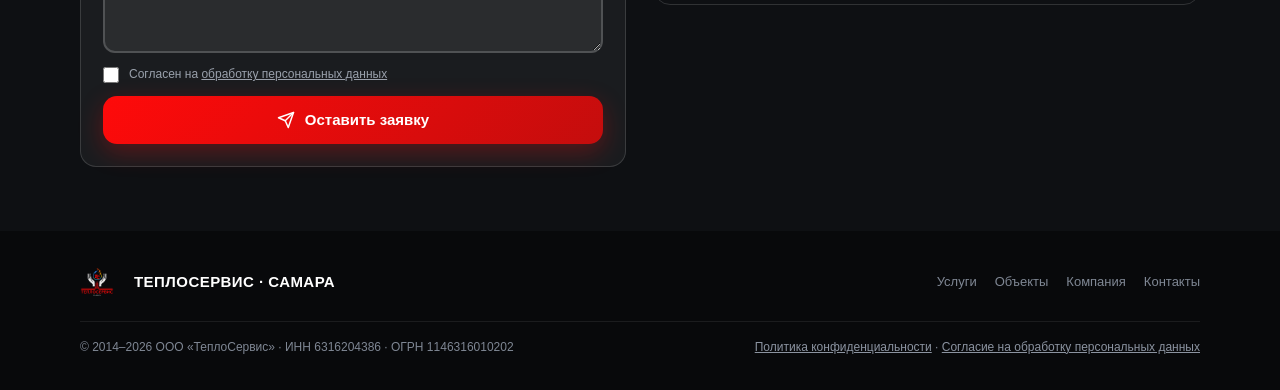
==== commit a48a216a: "Add BMK 3MW Koshelev project, drop 25MW from projects lead" ====
--- a/v4/index.html
+++ b/v4/index.html
@@ -469,9 +469,10 @@
     <div class="sec-head">
       <span class="kicker" style="color:var(--blue-light)">Наша гордость</span>
       <h2>Завершённые проекты</h2>
-      <p class="lead">Объекты — от газификации частного дома до блочно-модульной котельной 25 МВт. Свыше сотни фотографий с наших строек.</p>
+      <p class="lead">Объекты — от газификации частного дома до блочно-модульных котельных. Свыше сотни фотографий с наших строек.</p>
     </div>
     <div class="pj-grid">
+      <article class="pj" data-g="koshelev" data-title="БМК 3 МВт — ООО «Кошелев менеджмент»"><span class="mw">3 МВт</span><img src="assets/projects/koshelev-01.jpg" alt="Блочно-модульная котельная 3 МВт для ООО «Кошелев менеджмент»" loading="lazy"><span class="pj-zoom"><svg viewBox="0 0 24 24" fill="none" stroke="#fff" stroke-width="2" stroke-linecap="round"><circle cx="11" cy="11" r="7"/><path d="M21 21l-4.3-4.3M11 8v6M8 11h6"/></svg></span><div class="ov"><b>БМК 3 МВт — ООО «Кошелев менеджмент»</b><span>Блочно-модульная котельная · 2 фото</span></div></article>
       <article class="pj" data-g="bmksamrek" data-title="БМК 25 МВт — ООО «СамРэк»"><span class="mw">25 МВт</span><img src="assets/projects/bmksamrek-01.webp" alt="БМК 25 МВт для ООО «СамРэк»" loading="lazy"><span class="pj-zoom"><svg viewBox="0 0 24 24" fill="none" stroke="#fff" stroke-width="2" stroke-linecap="round"><circle cx="11" cy="11" r="7"/><path d="M21 21l-4.3-4.3M11 8v6M8 11h6"/></svg></span><div class="ov"><b>БМК 25 МВт — ООО «СамРэк»</b><span>Блочно-модульная котельная · 9 фото</span></div></article>
       <article class="pj" data-g="bmkelectroshit" data-title="БМК 19,5 МВт — АО «Электрощит Самара»"><span class="mw">19,5 МВт</span><img src="assets/projects/bmkelectroshit-01.webp" alt="БМК 19,5 МВт для АО «Электрощит Самара»" loading="lazy"><span class="pj-zoom"><svg viewBox="0 0 24 24" fill="none" stroke="#fff" stroke-width="2" stroke-linecap="round"><circle cx="11" cy="11" r="7"/><path d="M21 21l-4.3-4.3M11 8v6M8 11h6"/></svg></span><div class="ov"><b>БМК 19,5 МВт — АО «Электрощит Самара»</b><span>Техническое перевооружение · 12 фото</span></div></article>
       <article class="pj" data-g="mon15kolos" data-title="Санаторий «Колос», Кинель-Черкассы"><span class="mw">1,5 МВт</span><img src="assets/projects/mon15kolos-01.webp" alt="Монтаж котельного оборудования 1,5 МВт для санатория «Колос»" loading="lazy"><span class="pj-zoom"><svg viewBox="0 0 24 24" fill="none" stroke="#fff" stroke-width="2" stroke-linecap="round"><circle cx="11" cy="11" r="7"/><path d="M21 21l-4.3-4.3M11 8v6M8 11h6"/></svg></span><div class="ov"><b>Санаторий «Колос», Кинель-Черкассы</b><span>Монтаж котельного оборудования 1,5 МВт · 14 фото</span></div></article>
@@ -1121,6 +1122,7 @@
   });
   /* ЛАЙТБОКС */
   var galleries = {
+    koshelev: ["assets/projects/koshelev-01.jpg","assets/projects/koshelev-02.jpg"],
     bmksamrek: ["assets/projects/bmksamrek-01.webp","assets/projects/bmksamrek-02.webp","assets/projects/bmksamrek-03.webp","assets/projects/bmksamrek-04.webp","assets/projects/bmksamrek-05.webp","assets/projects/bmksamrek-06.webp","assets/projects/bmksamrek-07.webp","assets/projects/bmksamrek-08.webp","assets/projects/bmksamrek-09.webp"],
     bmkelectroshit: ["assets/projects/bmkelectroshit-01.webp","assets/projects/bmkelectroshit-02.webp","assets/projects/bmkelectroshit-03.webp","assets/projects/bmkelectroshit-04.webp","assets/projects/bmkelectroshit-05.webp","assets/projects/bmkelectroshit-06.webp","assets/projects/bmkelectroshit-07.webp","assets/projects/bmkelectroshit-08.webp","assets/projects/bmkelectroshit-09.webp","assets/projects/bmkelectroshit-10.webp","assets/projects/bmkelectroshit-11.webp","assets/projects/bmkelectroshit-12.webp"],
     mon15kolos: ["assets/projects/mon15kolos-01.webp","assets/projects/mon15kolos-02.webp","assets/projects/mon15kolos-03.webp","assets/projects/mon15kolos-04.webp","assets/projects/mon15kolos-05.webp","assets/projects/mon15kolos-06.webp","assets/projects/mon15kolos-07.webp","assets/projects/mon15kolos-08.webp","assets/projects/mon15kolos-09.webp","assets/projects/mon15kolos-10.webp","assets/projects/mon15kolos-11.webp","assets/projects/mon15kolos-12.webp","assets/projects/mon15kolos-13.webp","assets/projects/mon15kolos-14.webp"],
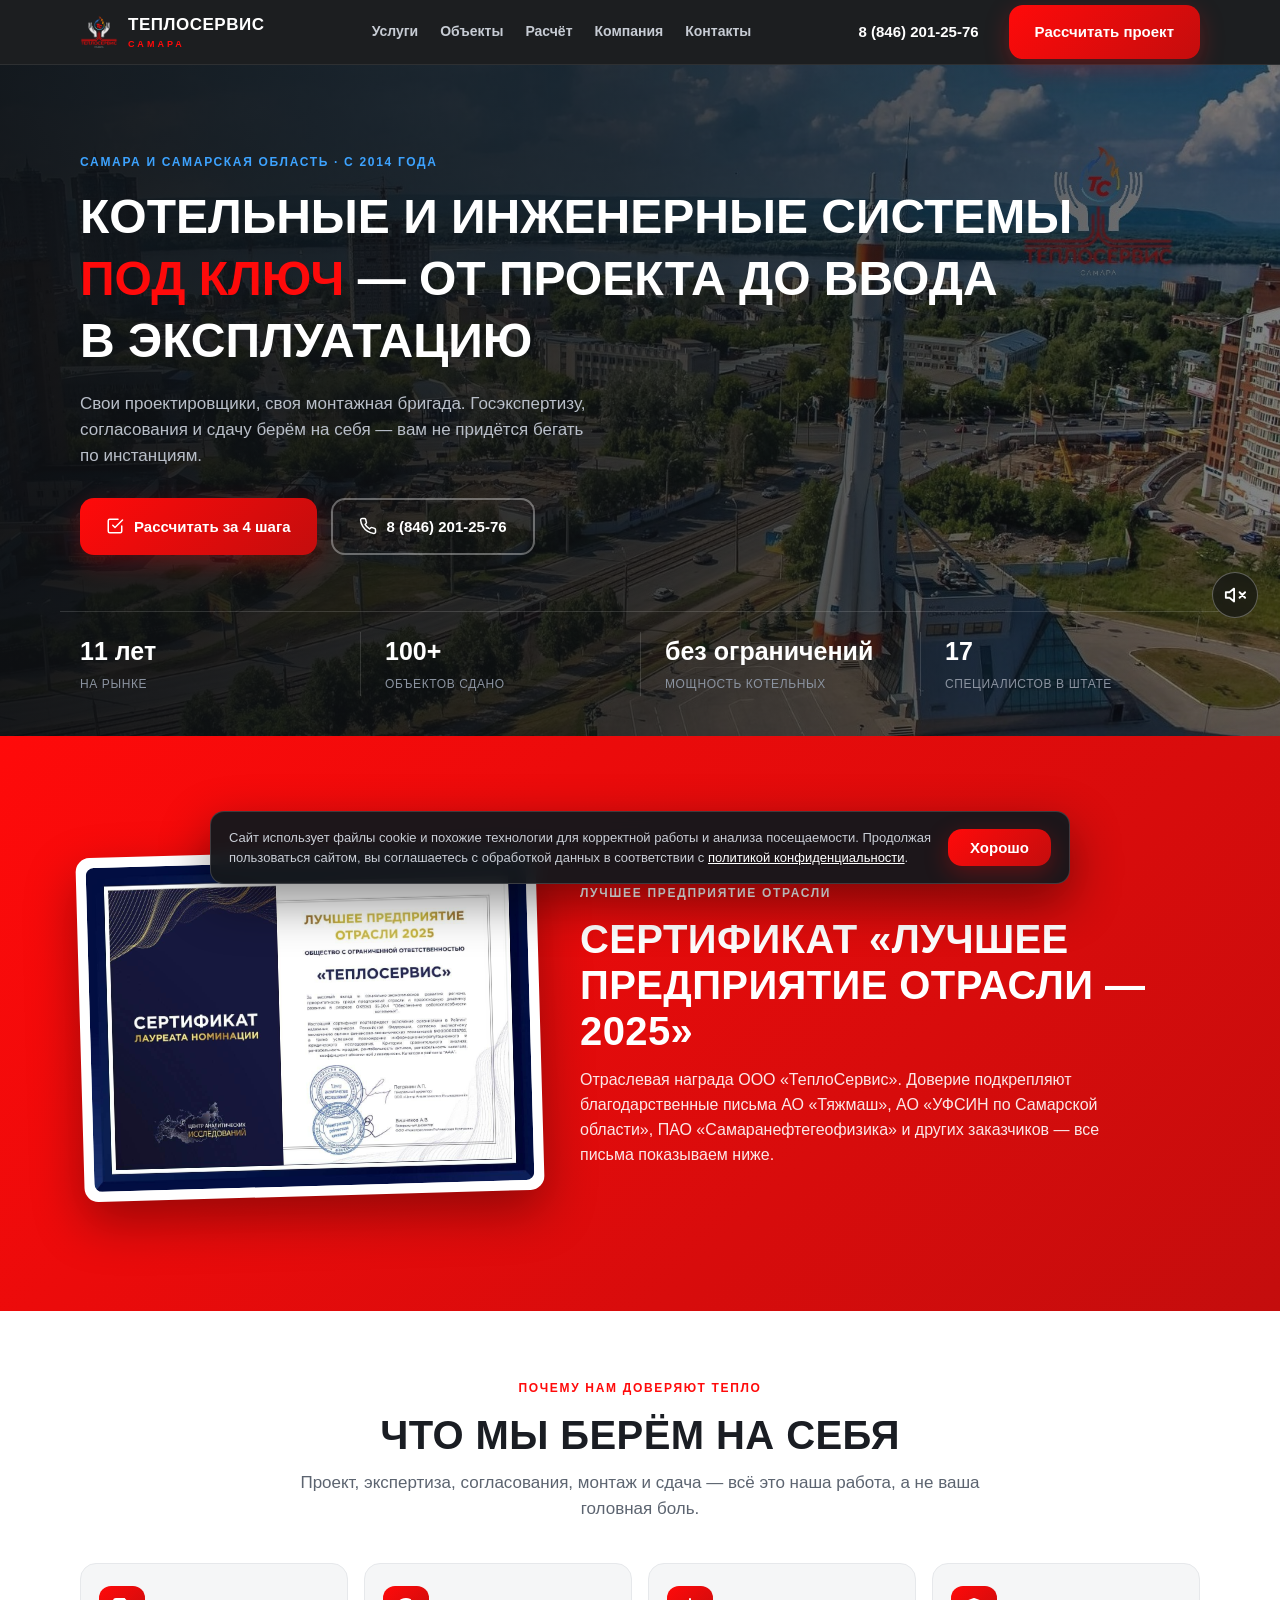
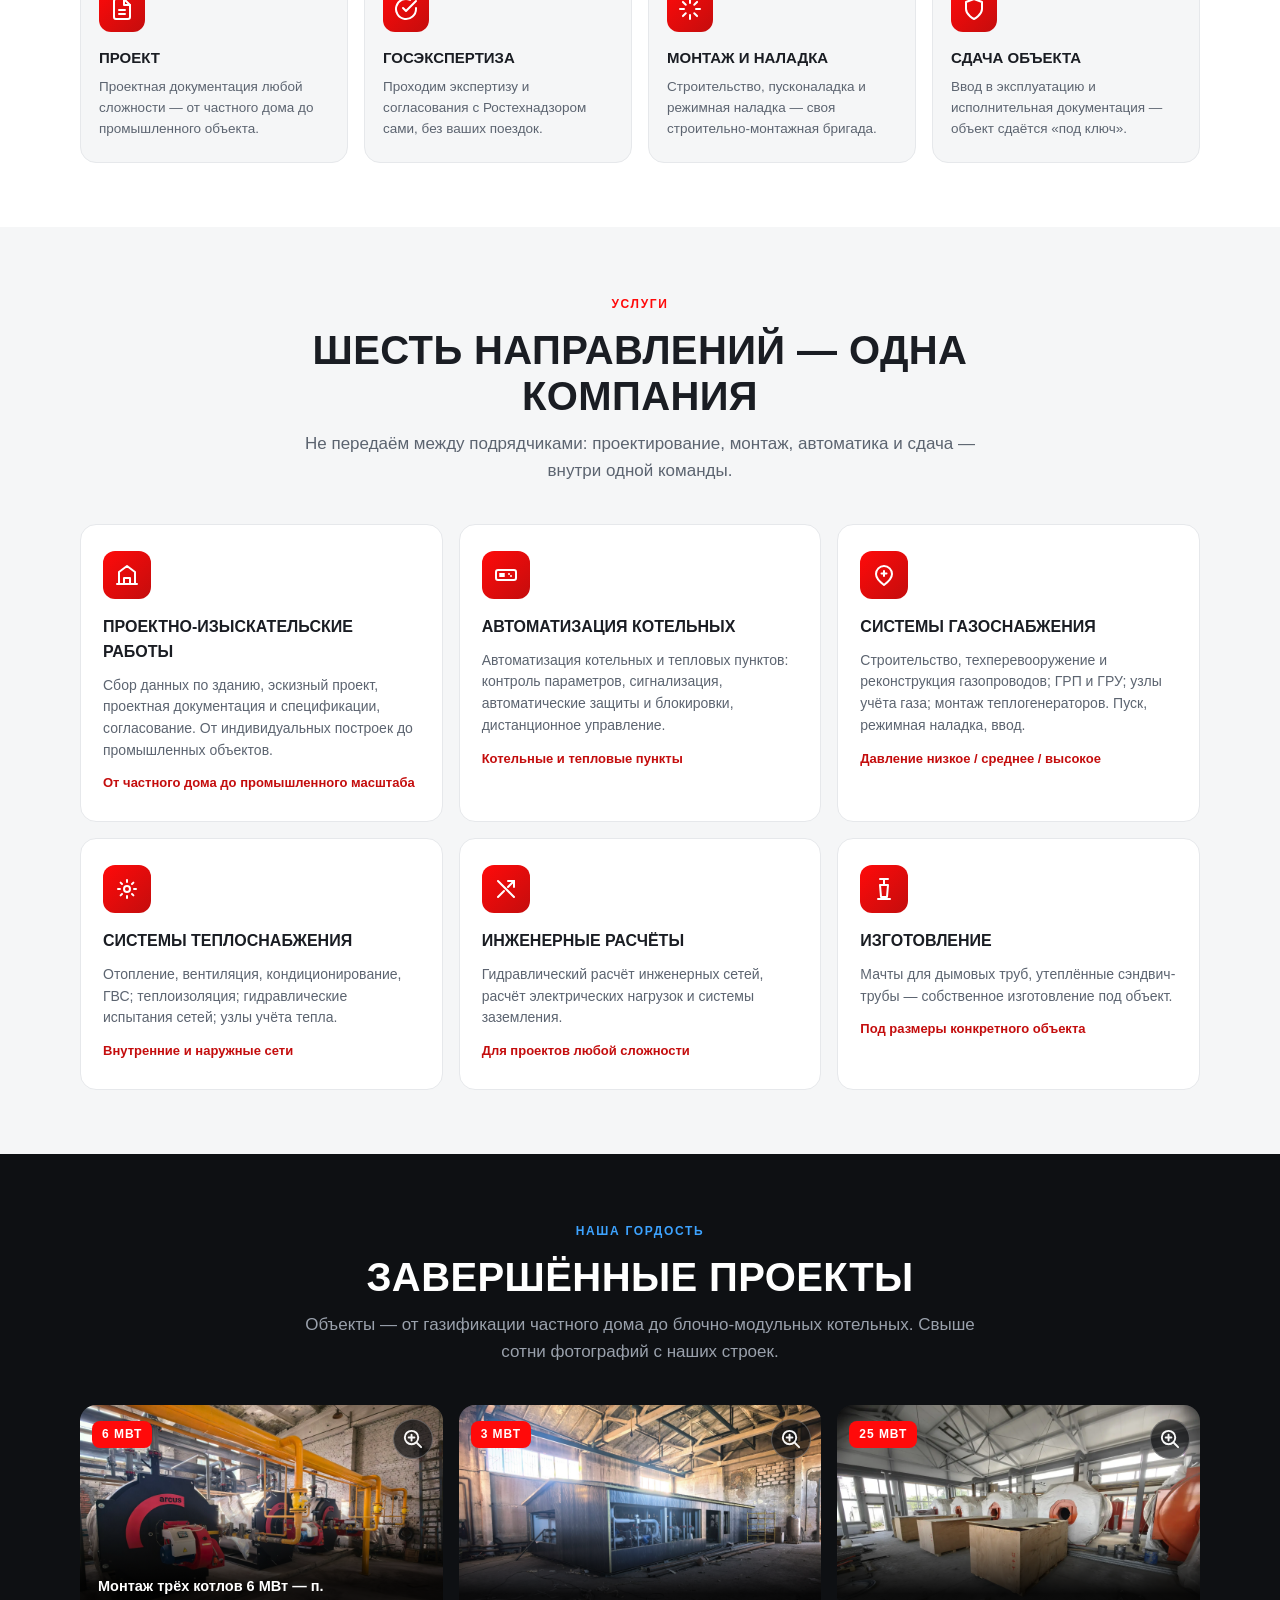
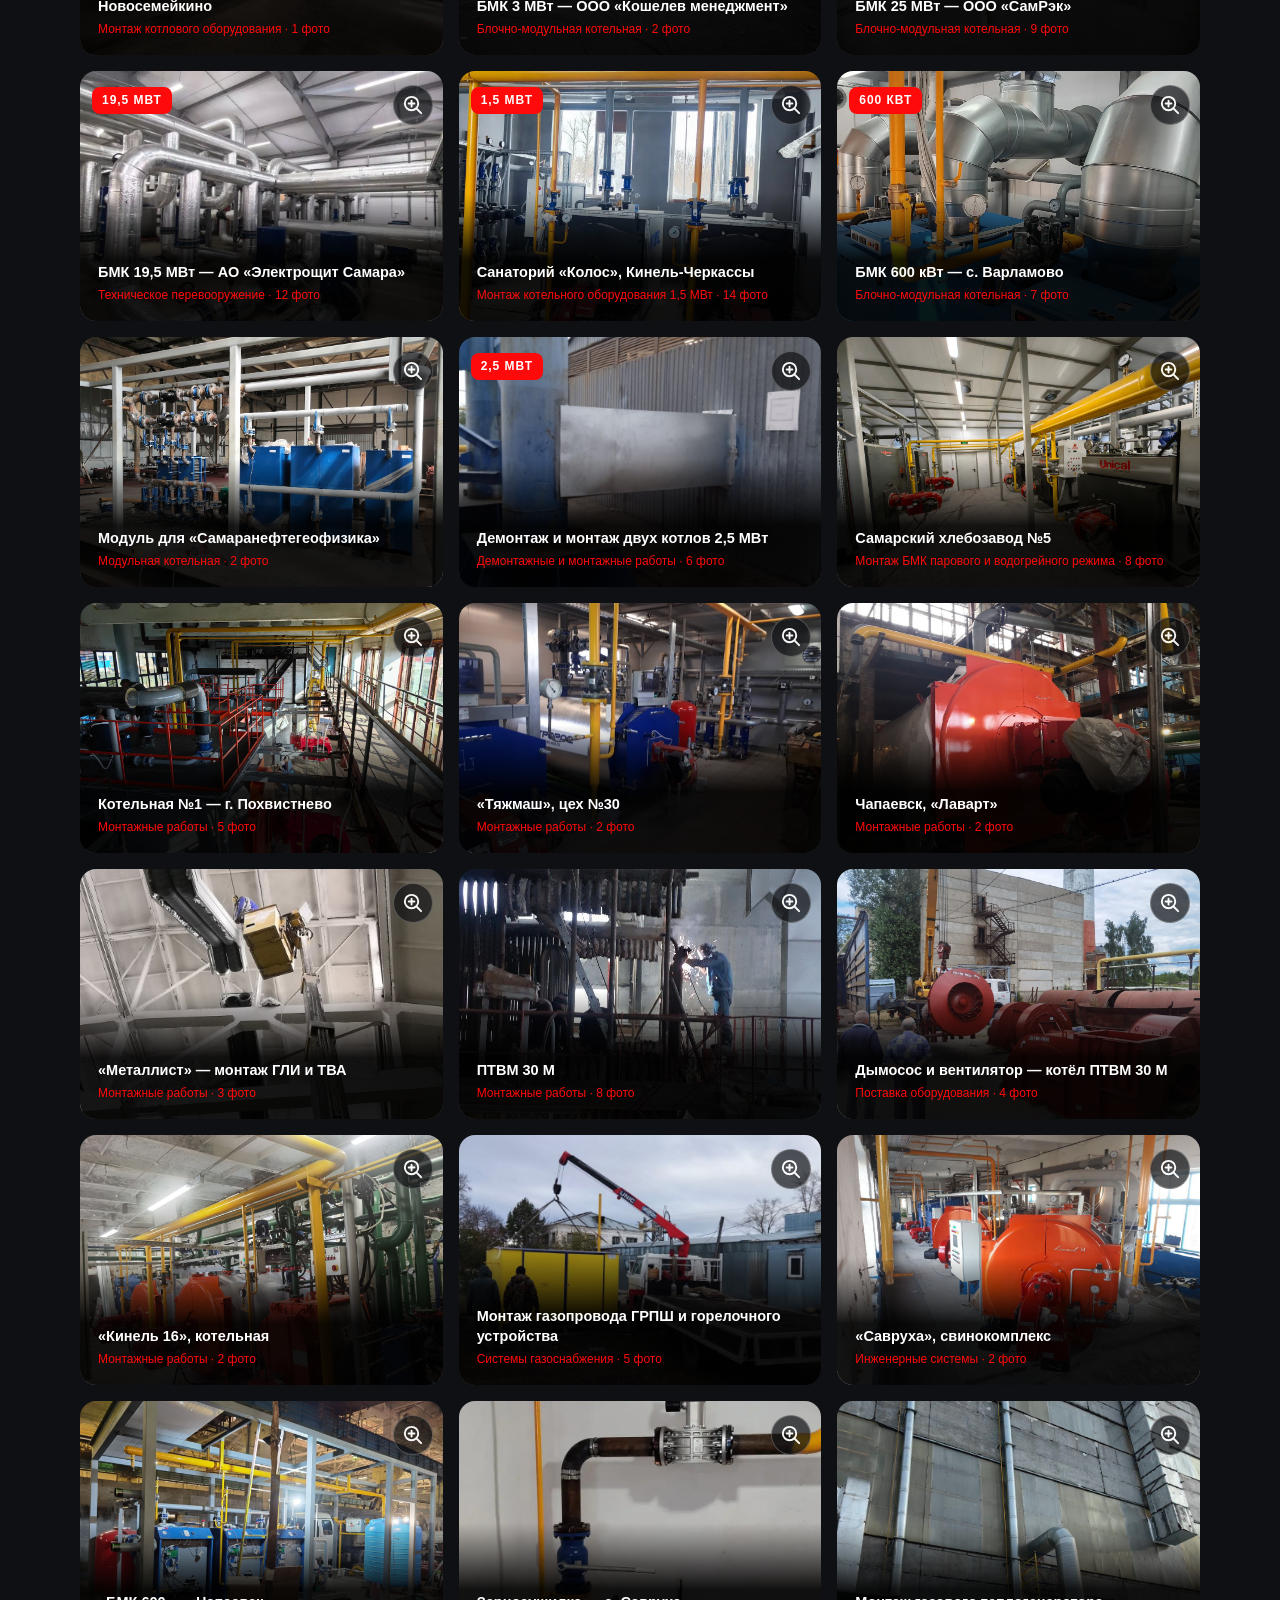
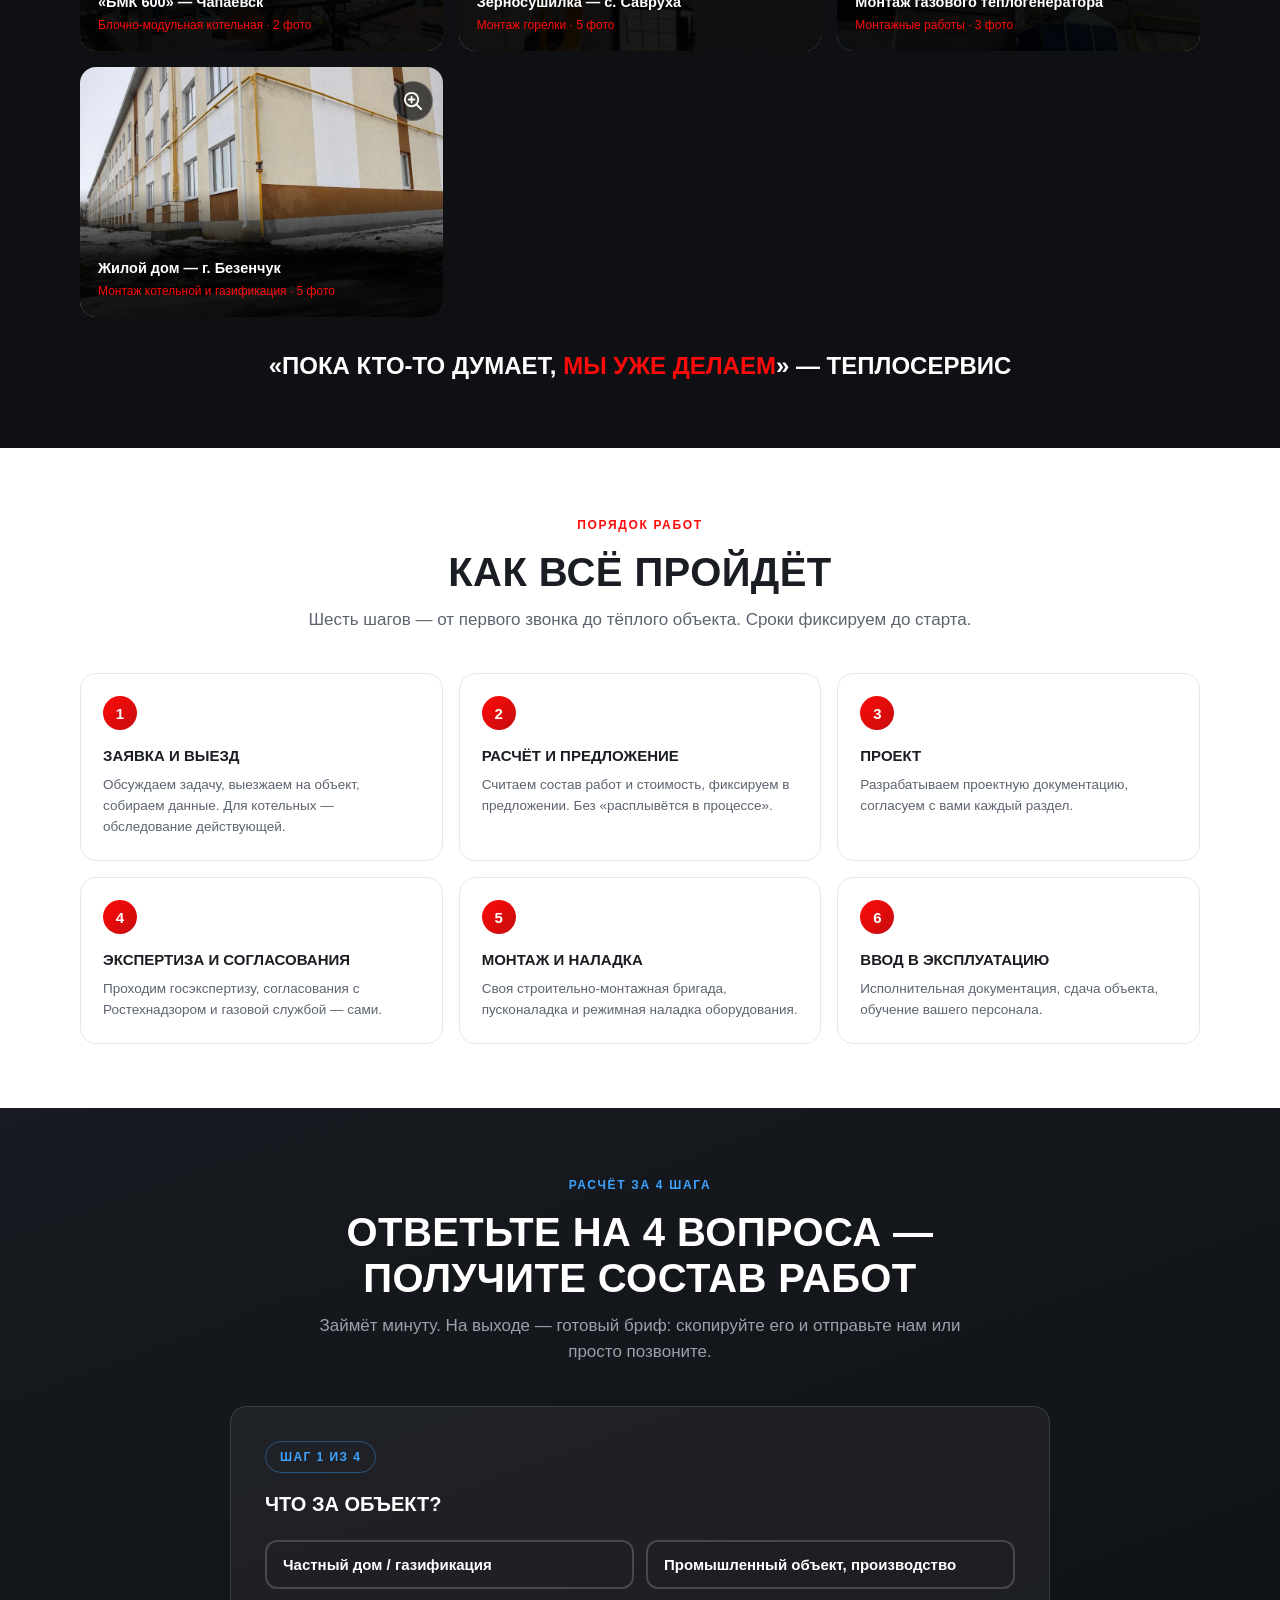
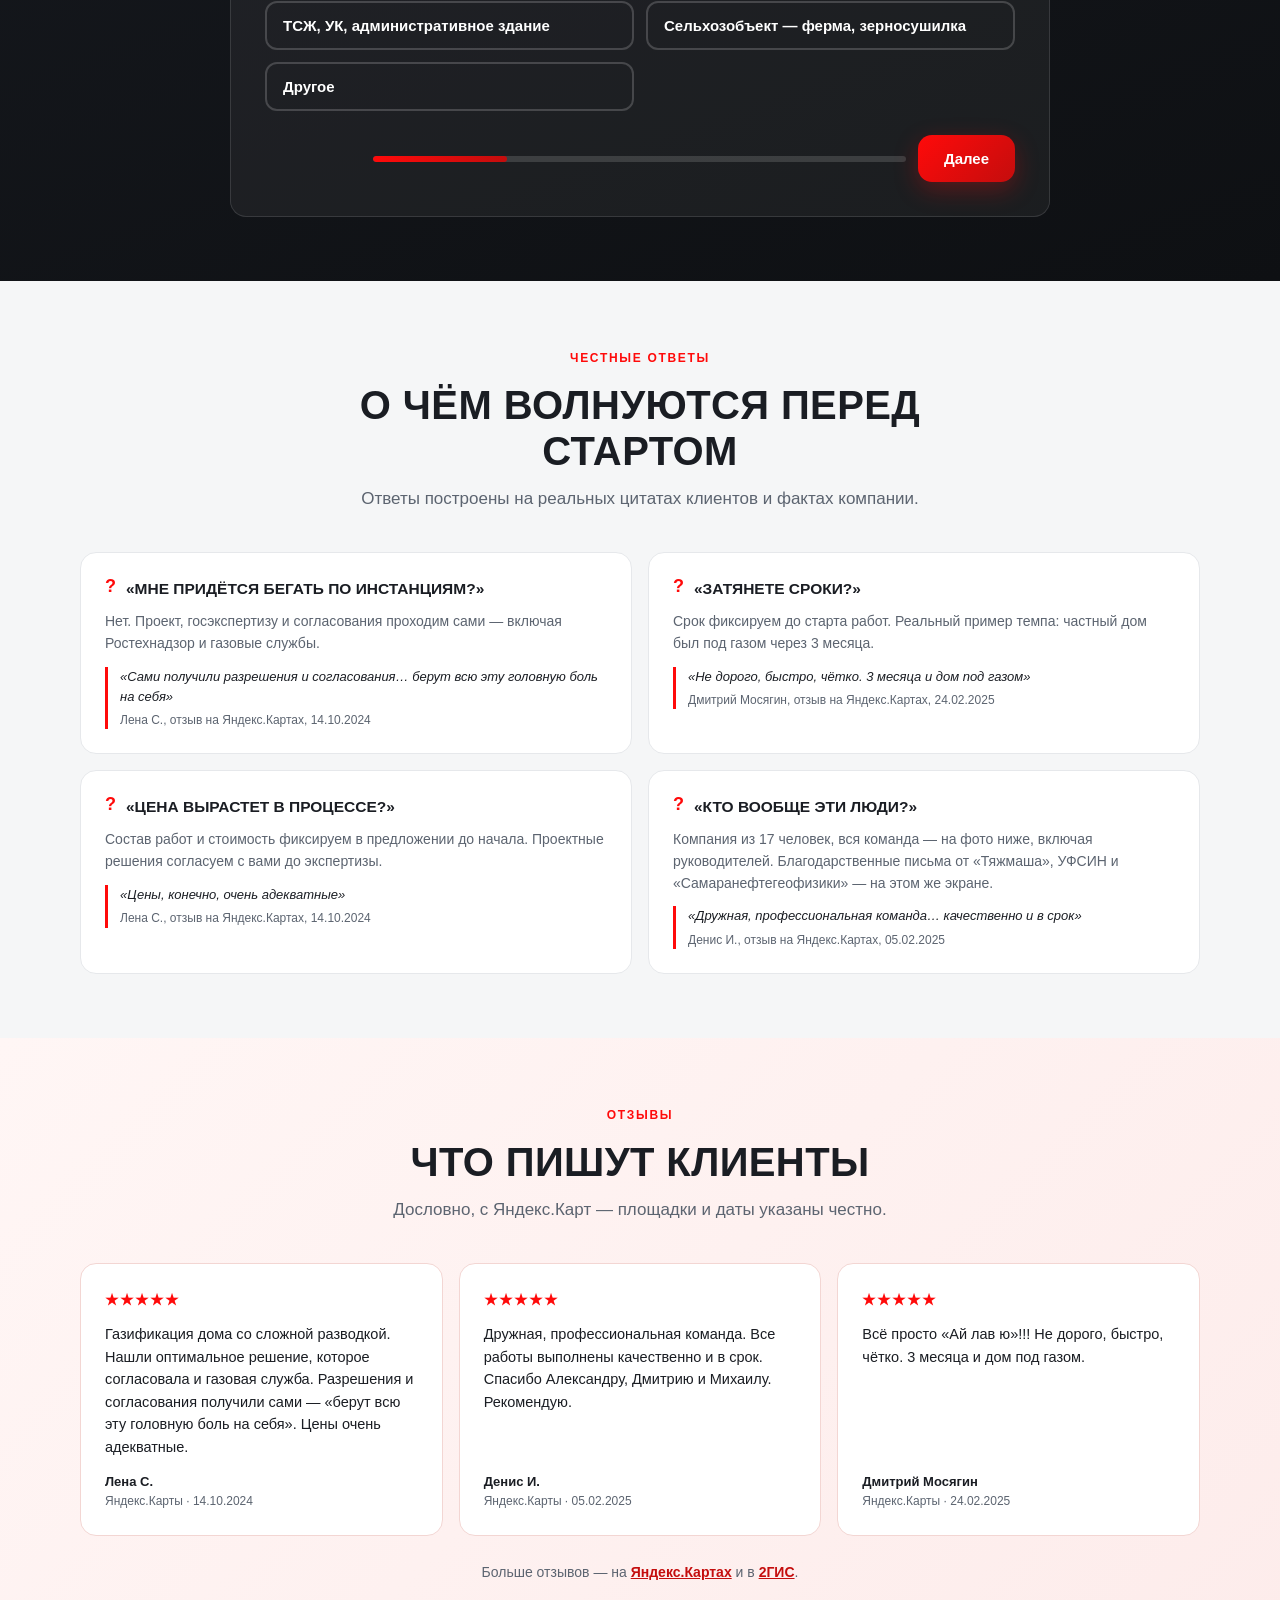
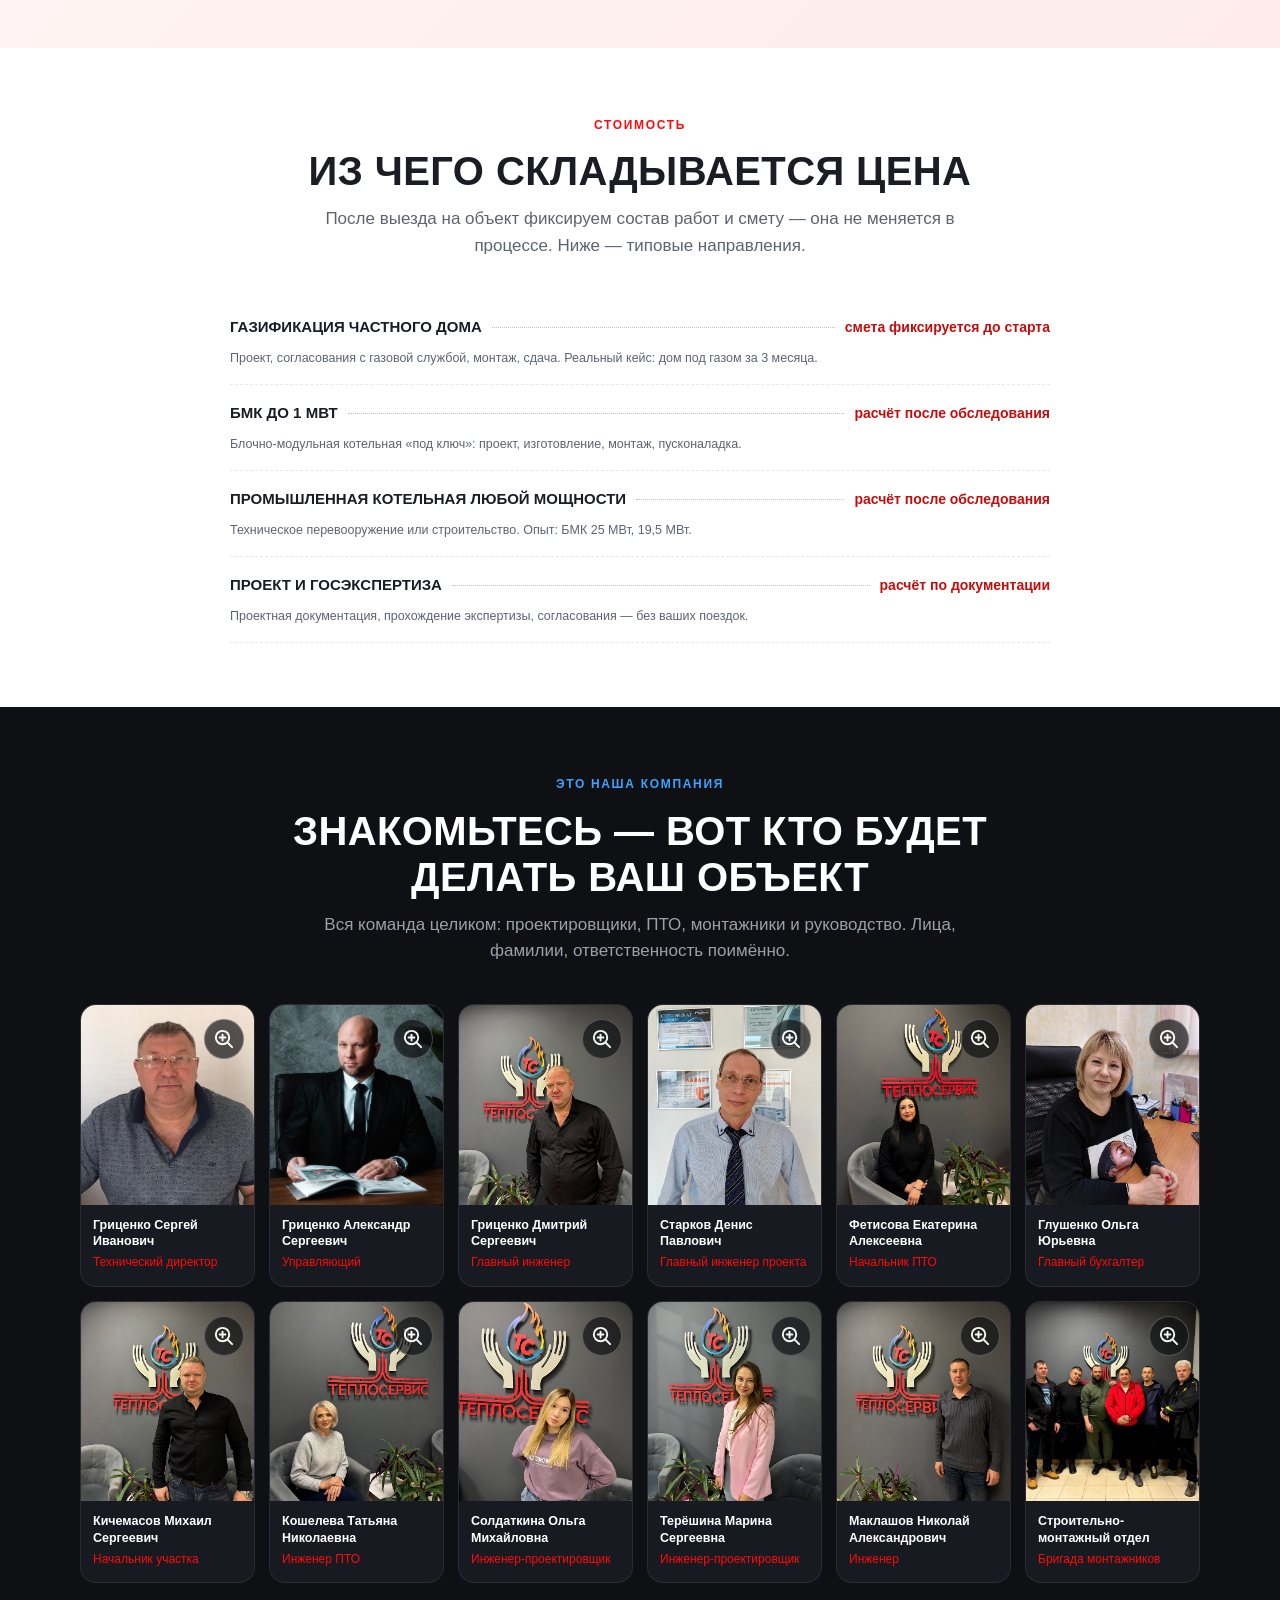
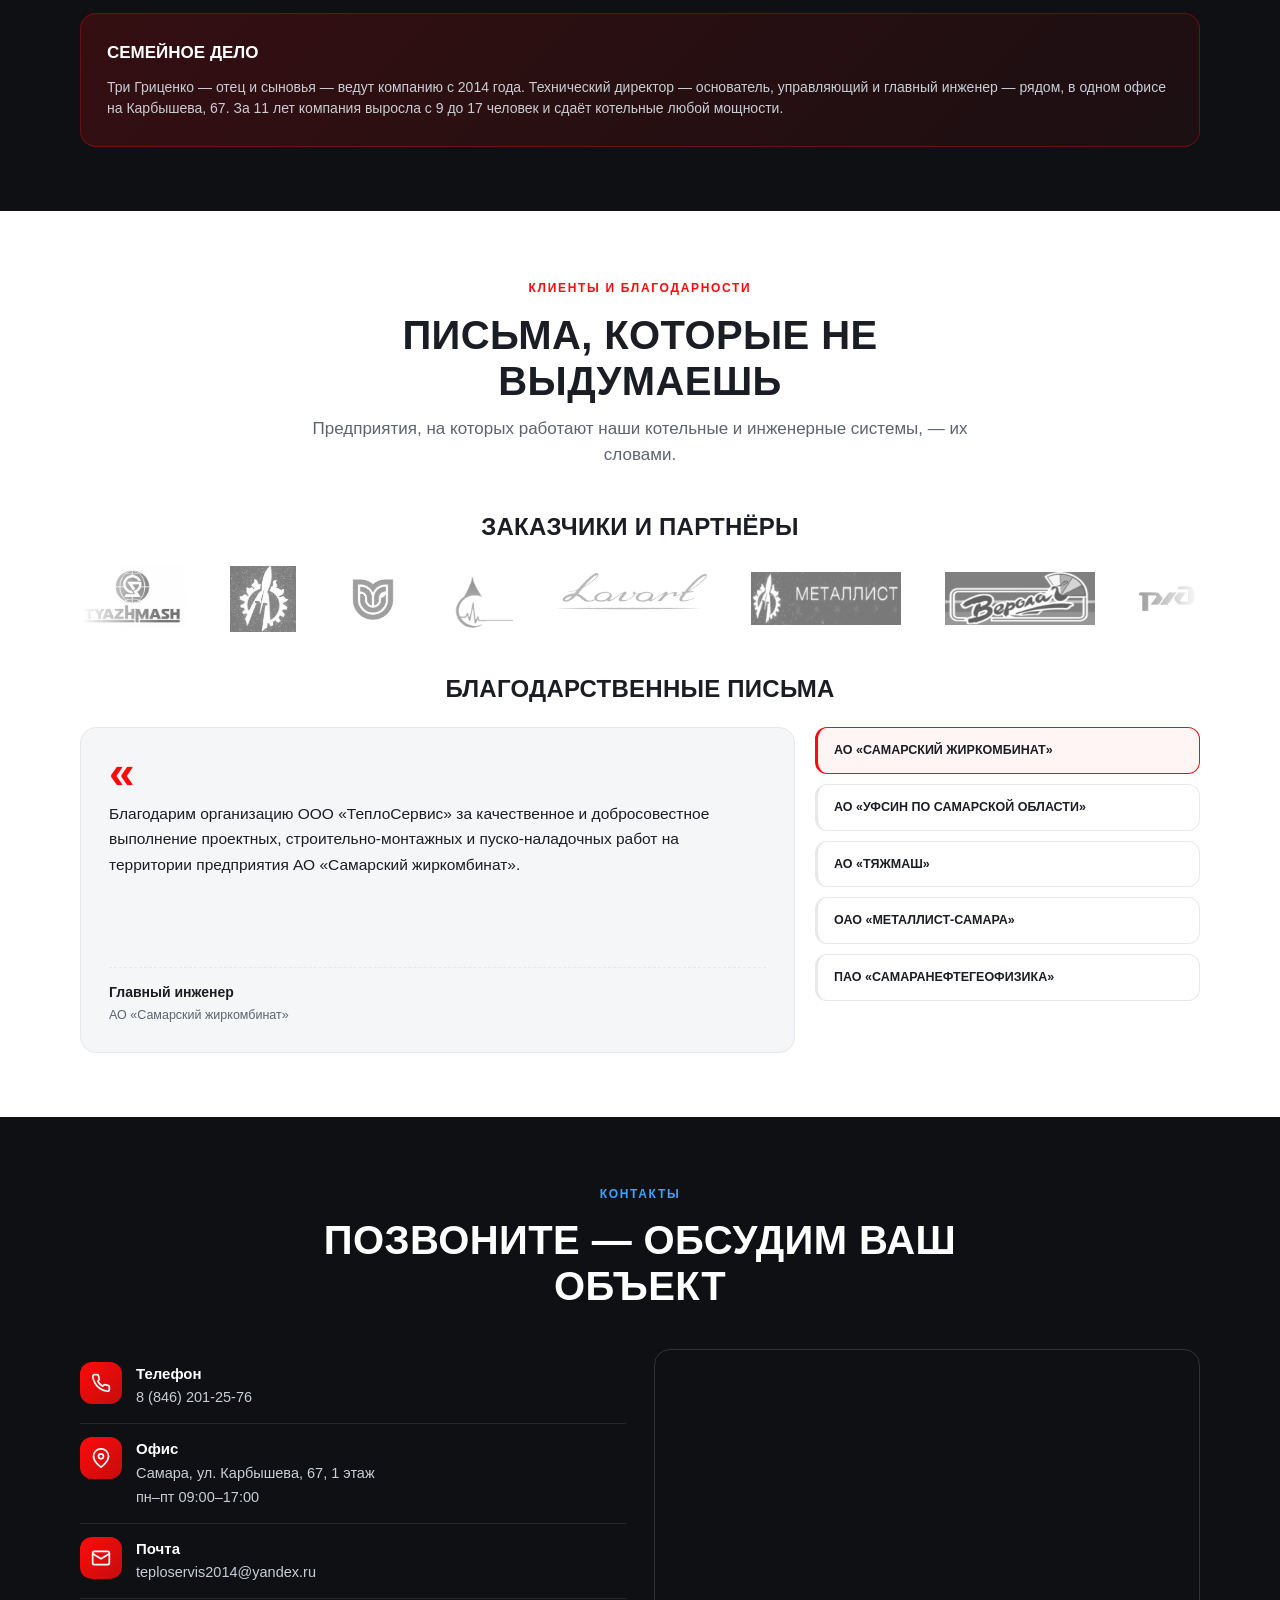
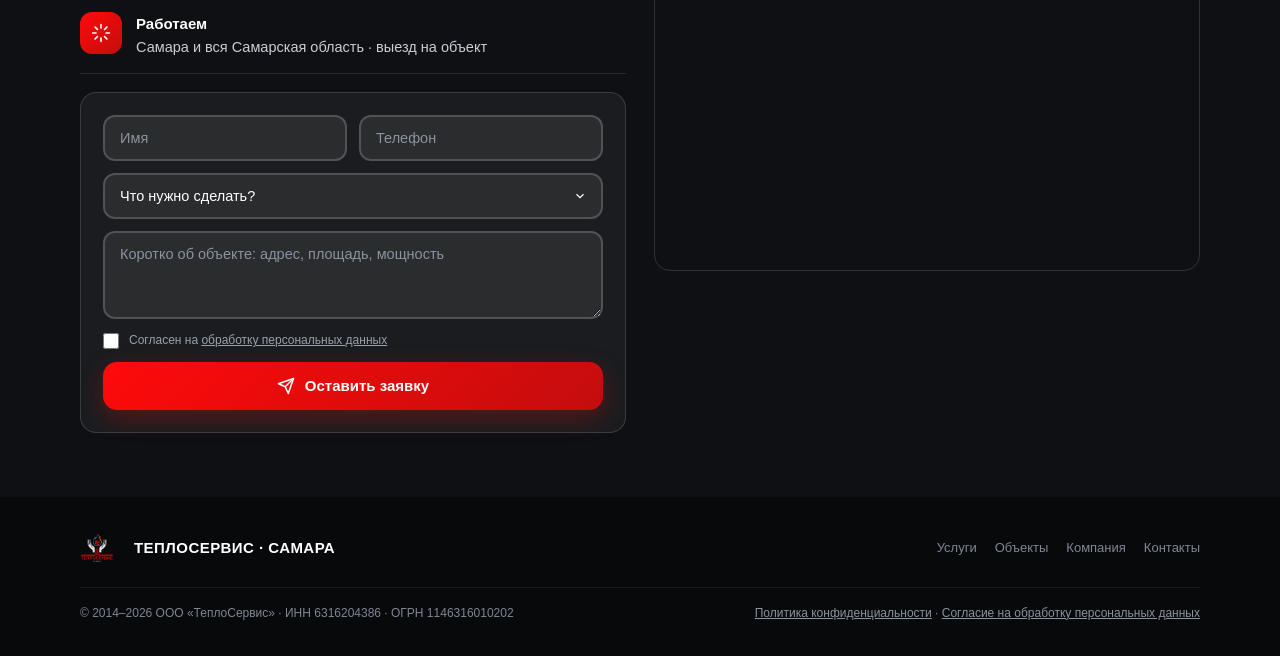
==== commit 5ec67520: "Add Novosemeikino 6MW boiler installation project" ====
--- a/v4/index.html
+++ b/v4/index.html
@@ -472,6 +472,7 @@
       <p class="lead">Объекты — от газификации частного дома до блочно-модульных котельных. Свыше сотни фотографий с наших строек.</p>
     </div>
     <div class="pj-grid">
+      <article class="pj" data-g="novosem" data-title="Монтаж трёх котлов 6 МВт — п. Новосемейкино"><span class="mw">6 МВт</span><img src="assets/projects/novosem-01.jpg" alt="Монтаж трёх котлов общей мощностью 6 МВт в п. Новосемейкино" loading="lazy"><span class="pj-zoom"><svg viewBox="0 0 24 24" fill="none" stroke="#fff" stroke-width="2" stroke-linecap="round"><circle cx="11" cy="11" r="7"/><path d="M21 21l-4.3-4.3M11 8v6M8 11h6"/></svg></span><div class="ov"><b>Монтаж трёх котлов 6 МВт — п. Новосемейкино</b><span>Монтаж котлового оборудования · 1 фото</span></div></article>
       <article class="pj" data-g="koshelev" data-title="БМК 3 МВт — ООО «Кошелев менеджмент»"><span class="mw">3 МВт</span><img src="assets/projects/koshelev-01.jpg" alt="Блочно-модульная котельная 3 МВт для ООО «Кошелев менеджмент»" loading="lazy"><span class="pj-zoom"><svg viewBox="0 0 24 24" fill="none" stroke="#fff" stroke-width="2" stroke-linecap="round"><circle cx="11" cy="11" r="7"/><path d="M21 21l-4.3-4.3M11 8v6M8 11h6"/></svg></span><div class="ov"><b>БМК 3 МВт — ООО «Кошелев менеджмент»</b><span>Блочно-модульная котельная · 2 фото</span></div></article>
       <article class="pj" data-g="bmksamrek" data-title="БМК 25 МВт — ООО «СамРэк»"><span class="mw">25 МВт</span><img src="assets/projects/bmksamrek-01.webp" alt="БМК 25 МВт для ООО «СамРэк»" loading="lazy"><span class="pj-zoom"><svg viewBox="0 0 24 24" fill="none" stroke="#fff" stroke-width="2" stroke-linecap="round"><circle cx="11" cy="11" r="7"/><path d="M21 21l-4.3-4.3M11 8v6M8 11h6"/></svg></span><div class="ov"><b>БМК 25 МВт — ООО «СамРэк»</b><span>Блочно-модульная котельная · 9 фото</span></div></article>
       <article class="pj" data-g="bmkelectroshit" data-title="БМК 19,5 МВт — АО «Электрощит Самара»"><span class="mw">19,5 МВт</span><img src="assets/projects/bmkelectroshit-01.webp" alt="БМК 19,5 МВт для АО «Электрощит Самара»" loading="lazy"><span class="pj-zoom"><svg viewBox="0 0 24 24" fill="none" stroke="#fff" stroke-width="2" stroke-linecap="round"><circle cx="11" cy="11" r="7"/><path d="M21 21l-4.3-4.3M11 8v6M8 11h6"/></svg></span><div class="ov"><b>БМК 19,5 МВт — АО «Электрощит Самара»</b><span>Техническое перевооружение · 12 фото</span></div></article>
@@ -1122,6 +1123,7 @@
   });
   /* ЛАЙТБОКС */
   var galleries = {
+    novosem: ["assets/projects/novosem-01.jpg"],
     koshelev: ["assets/projects/koshelev-01.jpg","assets/projects/koshelev-02.jpg"],
     bmksamrek: ["assets/projects/bmksamrek-01.webp","assets/projects/bmksamrek-02.webp","assets/projects/bmksamrek-03.webp","assets/projects/bmksamrek-04.webp","assets/projects/bmksamrek-05.webp","assets/projects/bmksamrek-06.webp","assets/projects/bmksamrek-07.webp","assets/projects/bmksamrek-08.webp","assets/projects/bmksamrek-09.webp"],
     bmkelectroshit: ["assets/projects/bmkelectroshit-01.webp","assets/projects/bmkelectroshit-02.webp","assets/projects/bmkelectroshit-03.webp","assets/projects/bmkelectroshit-04.webp","assets/projects/bmkelectroshit-05.webp","assets/projects/bmkelectroshit-06.webp","assets/projects/bmkelectroshit-07.webp","assets/projects/bmkelectroshit-08.webp","assets/projects/bmkelectroshit-09.webp","assets/projects/bmkelectroshit-10.webp","assets/projects/bmkelectroshit-11.webp","assets/projects/bmkelectroshit-12.webp"],
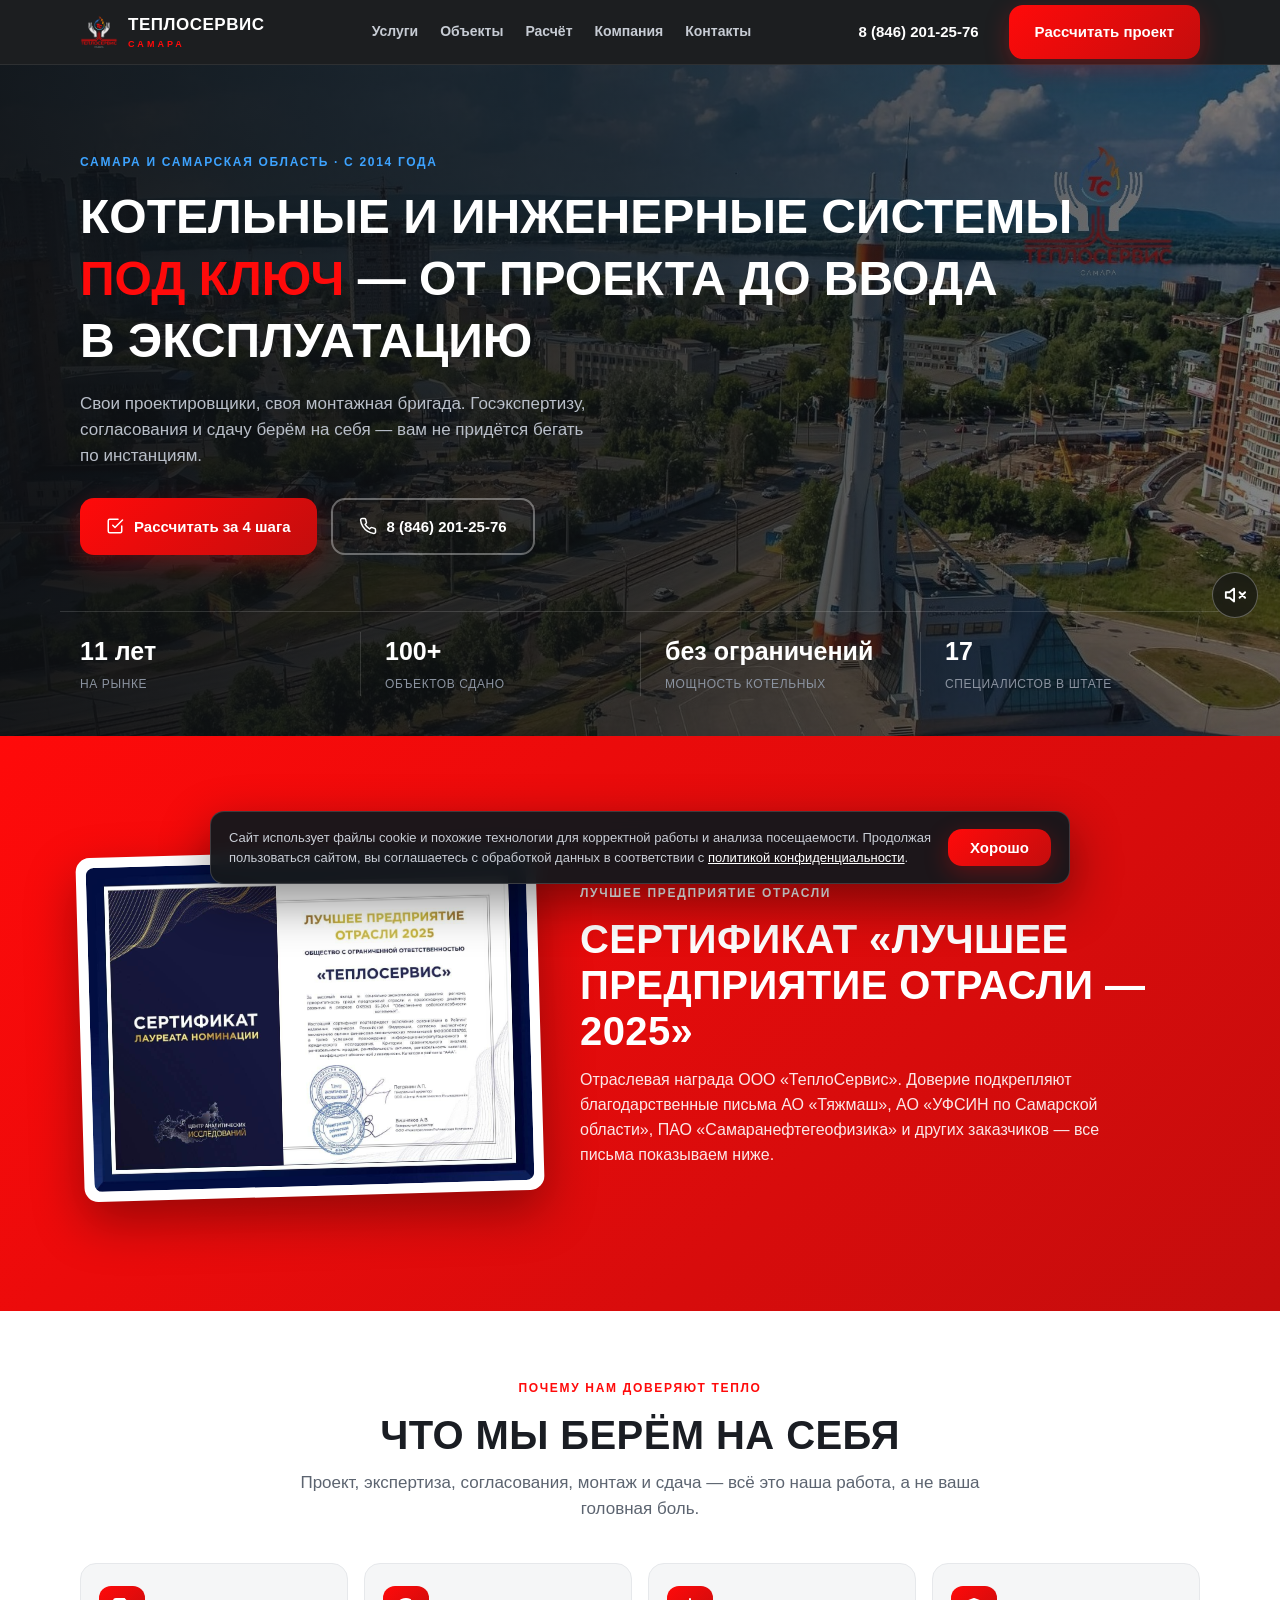
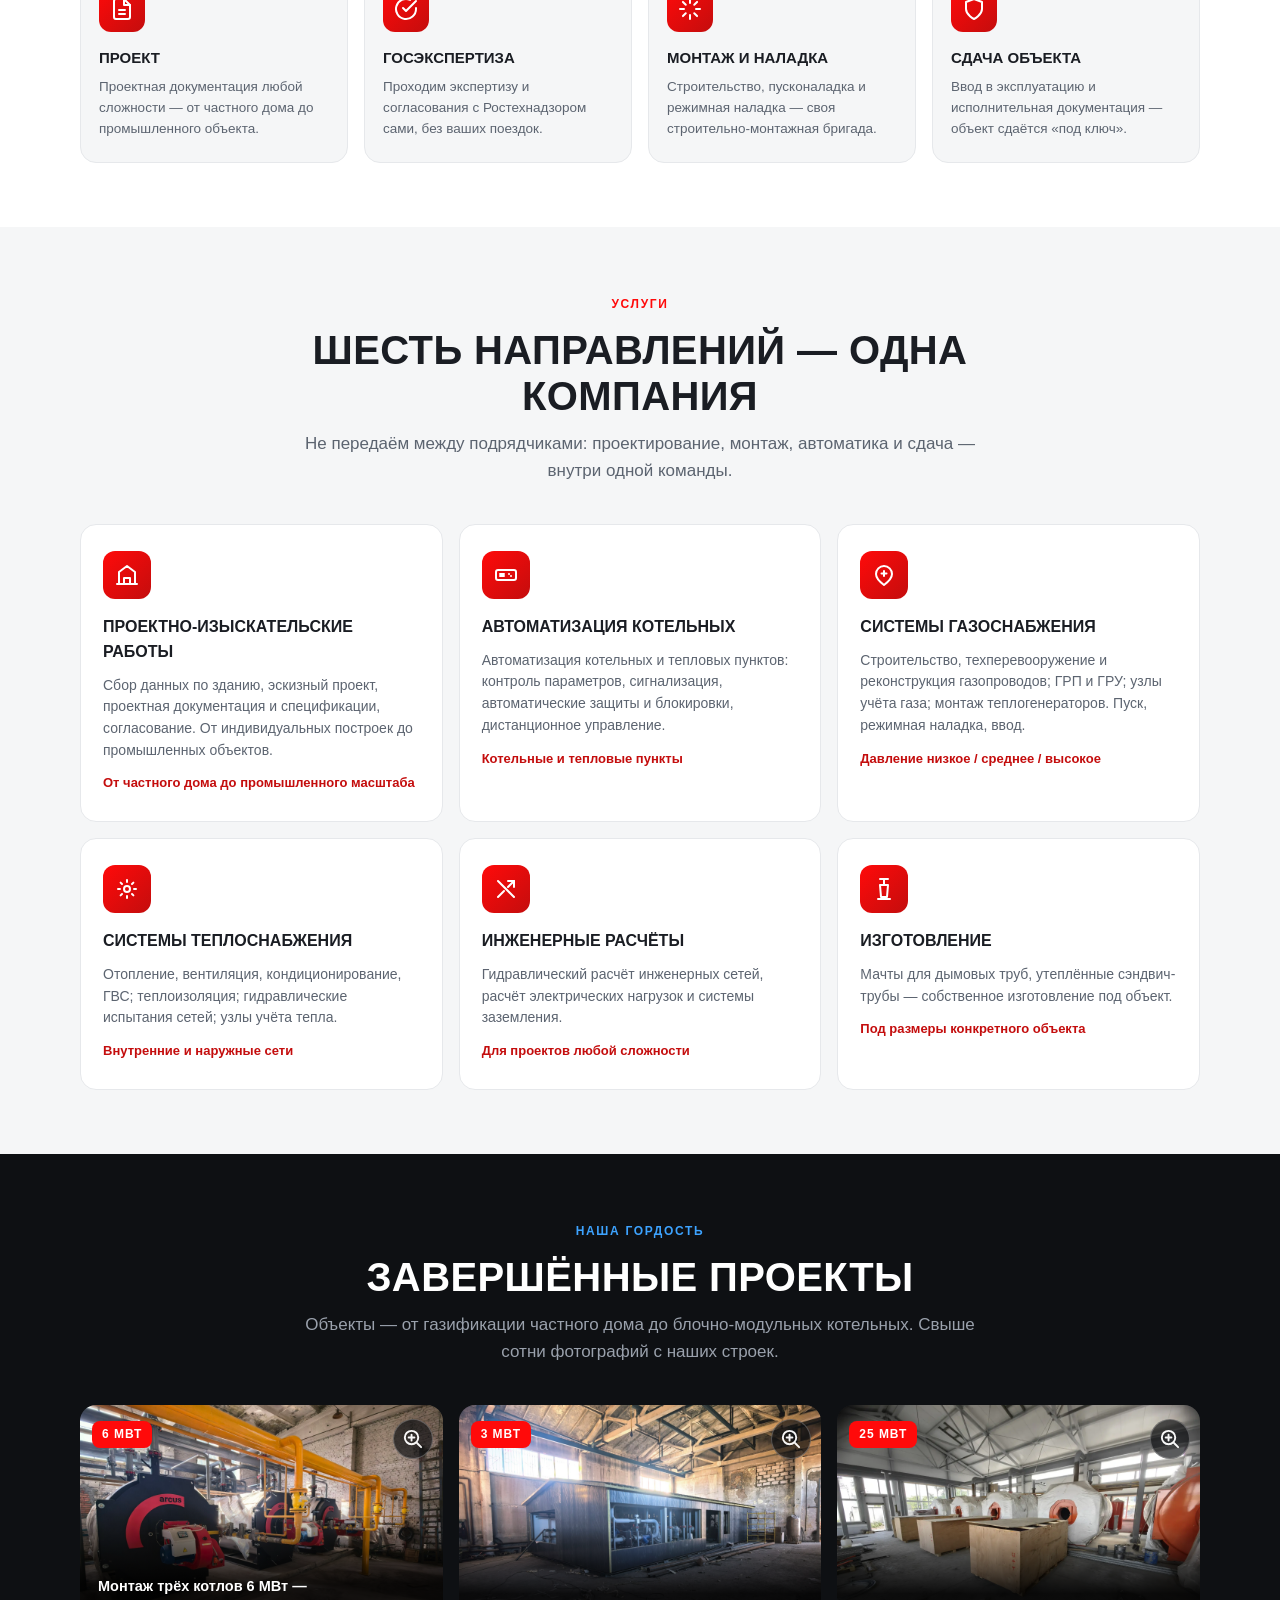
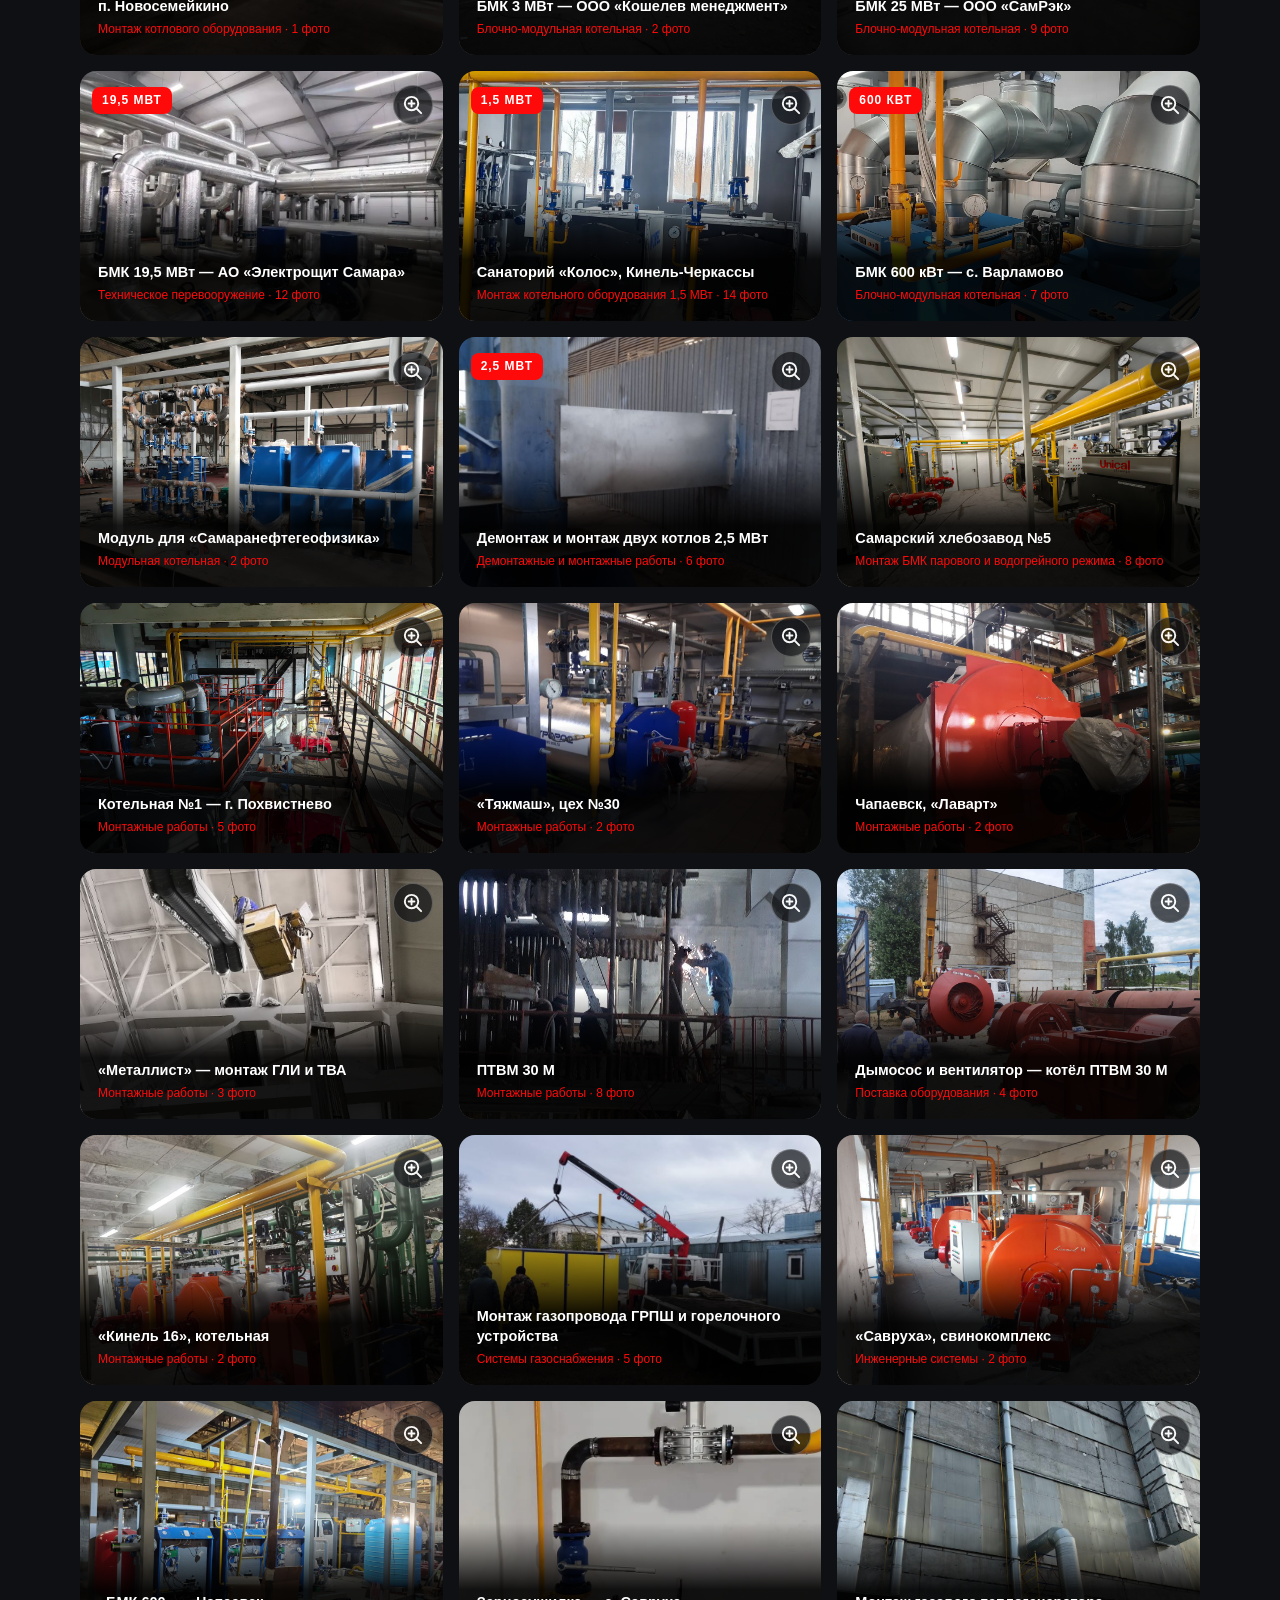
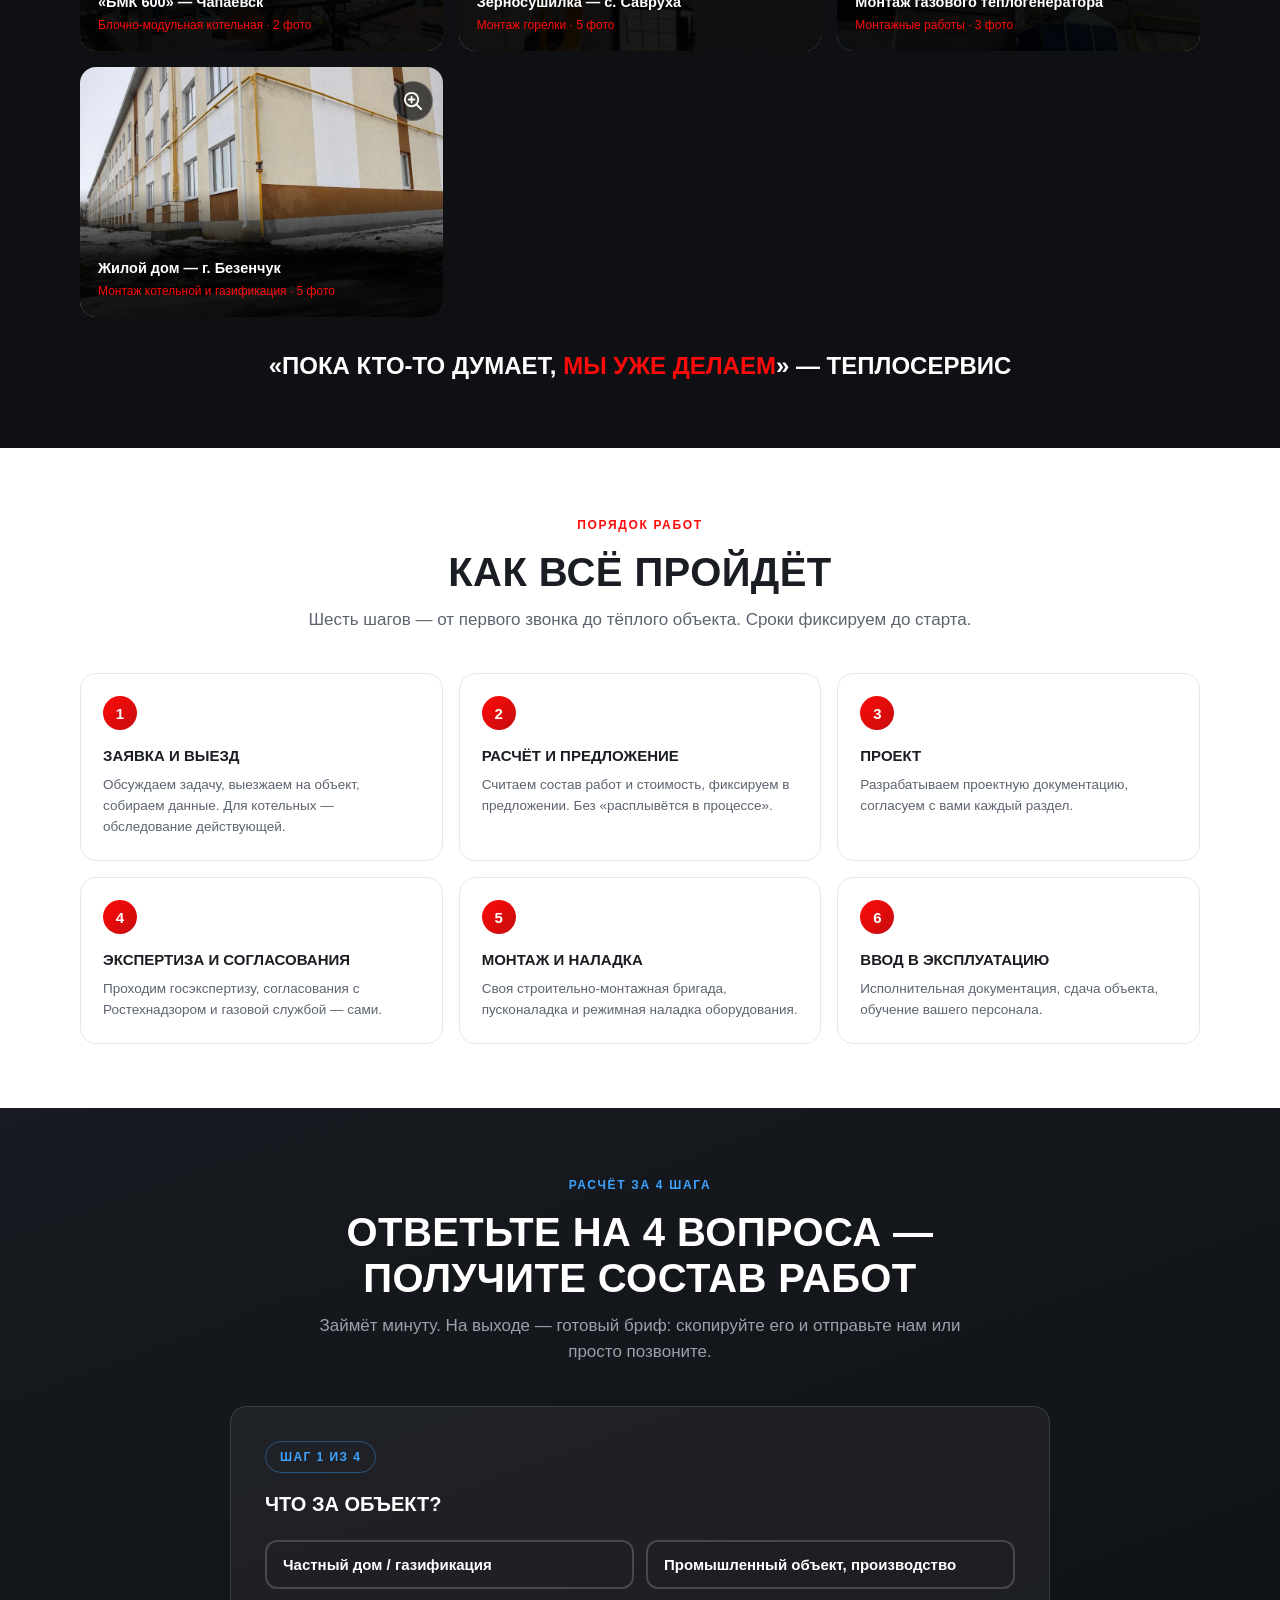
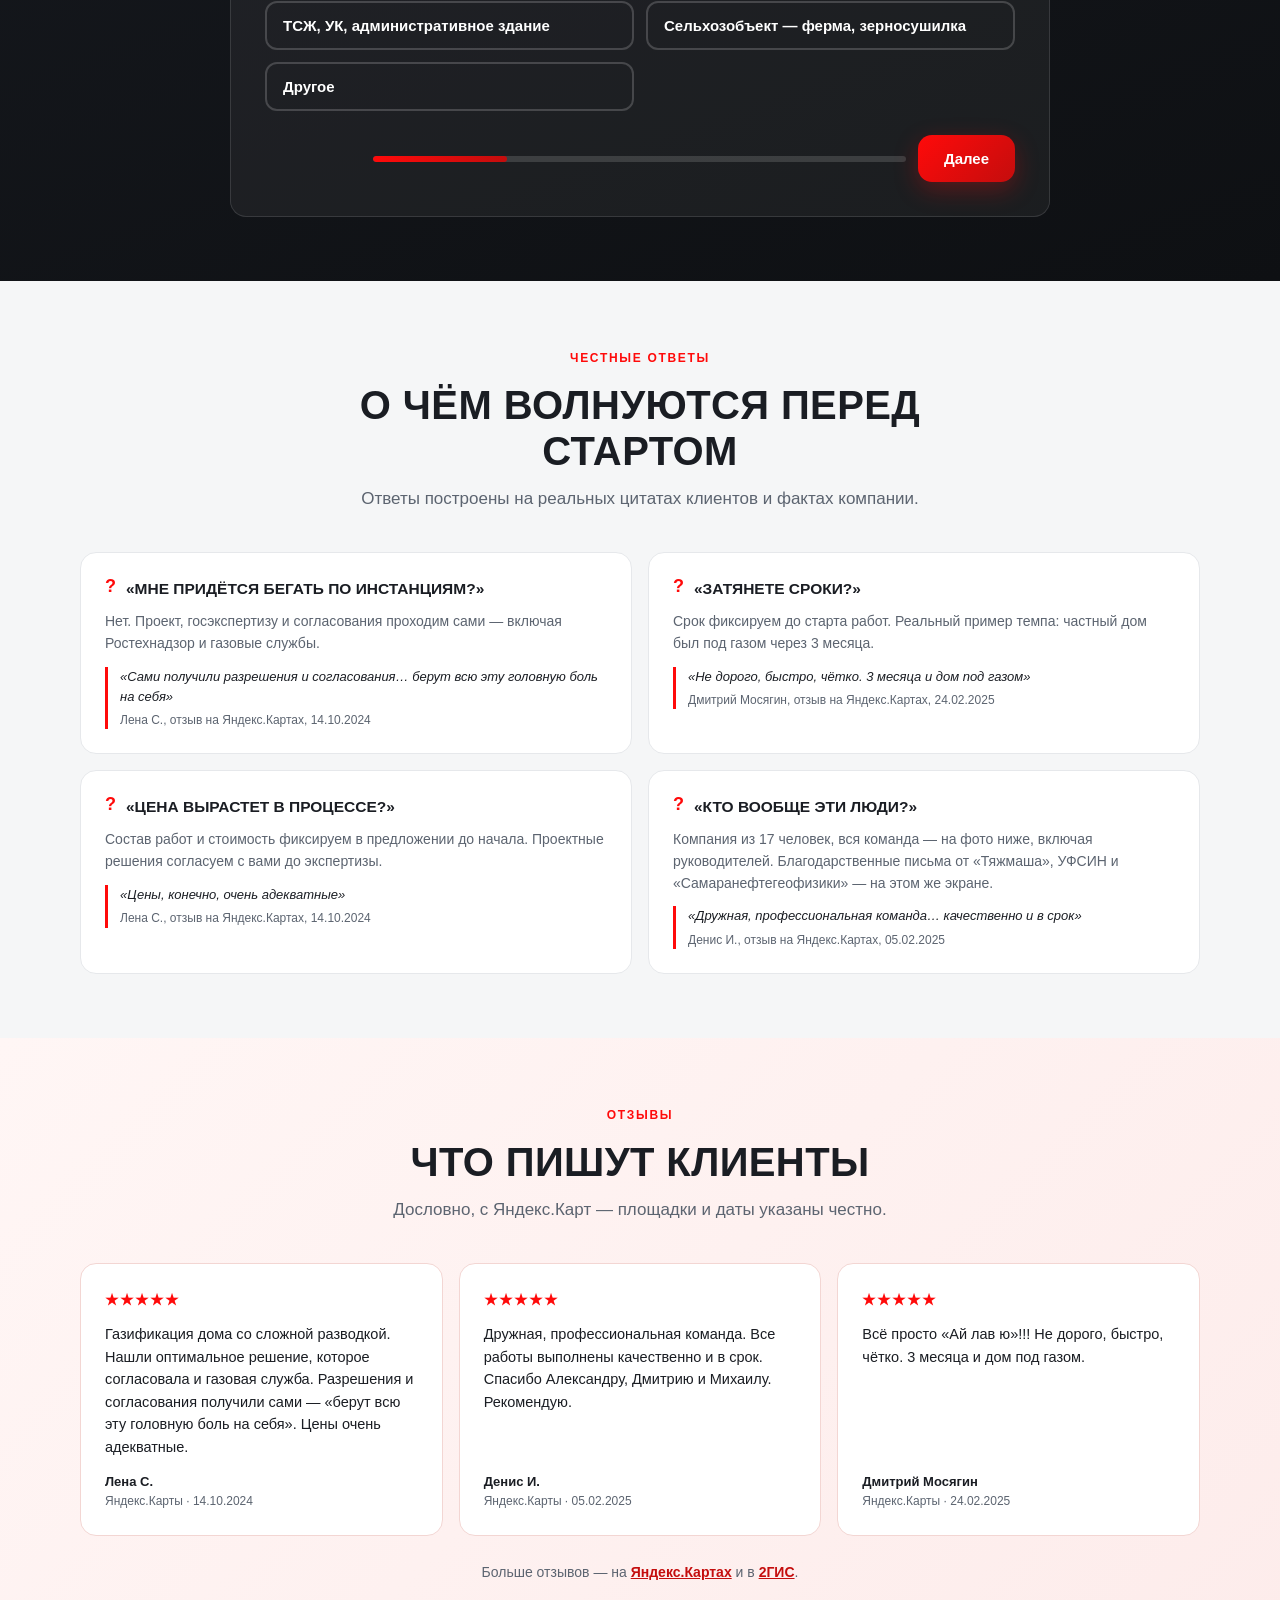
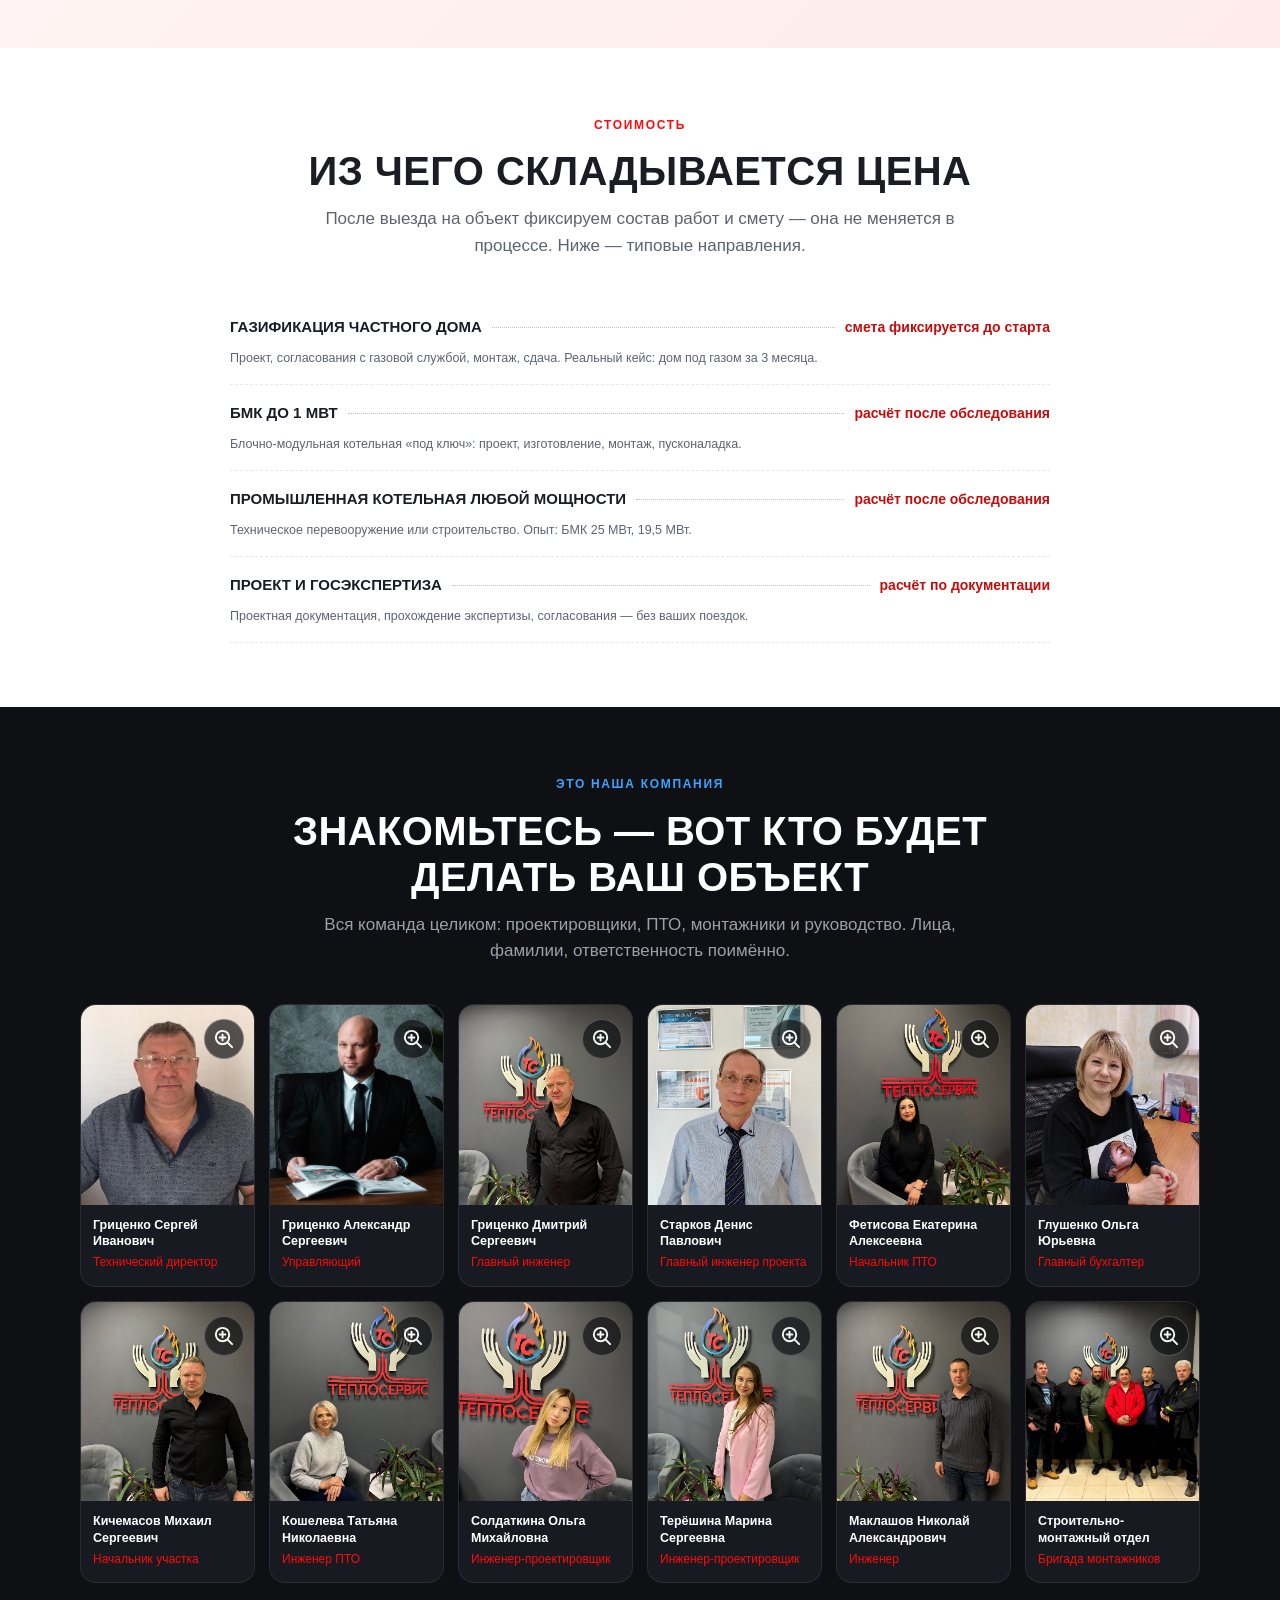
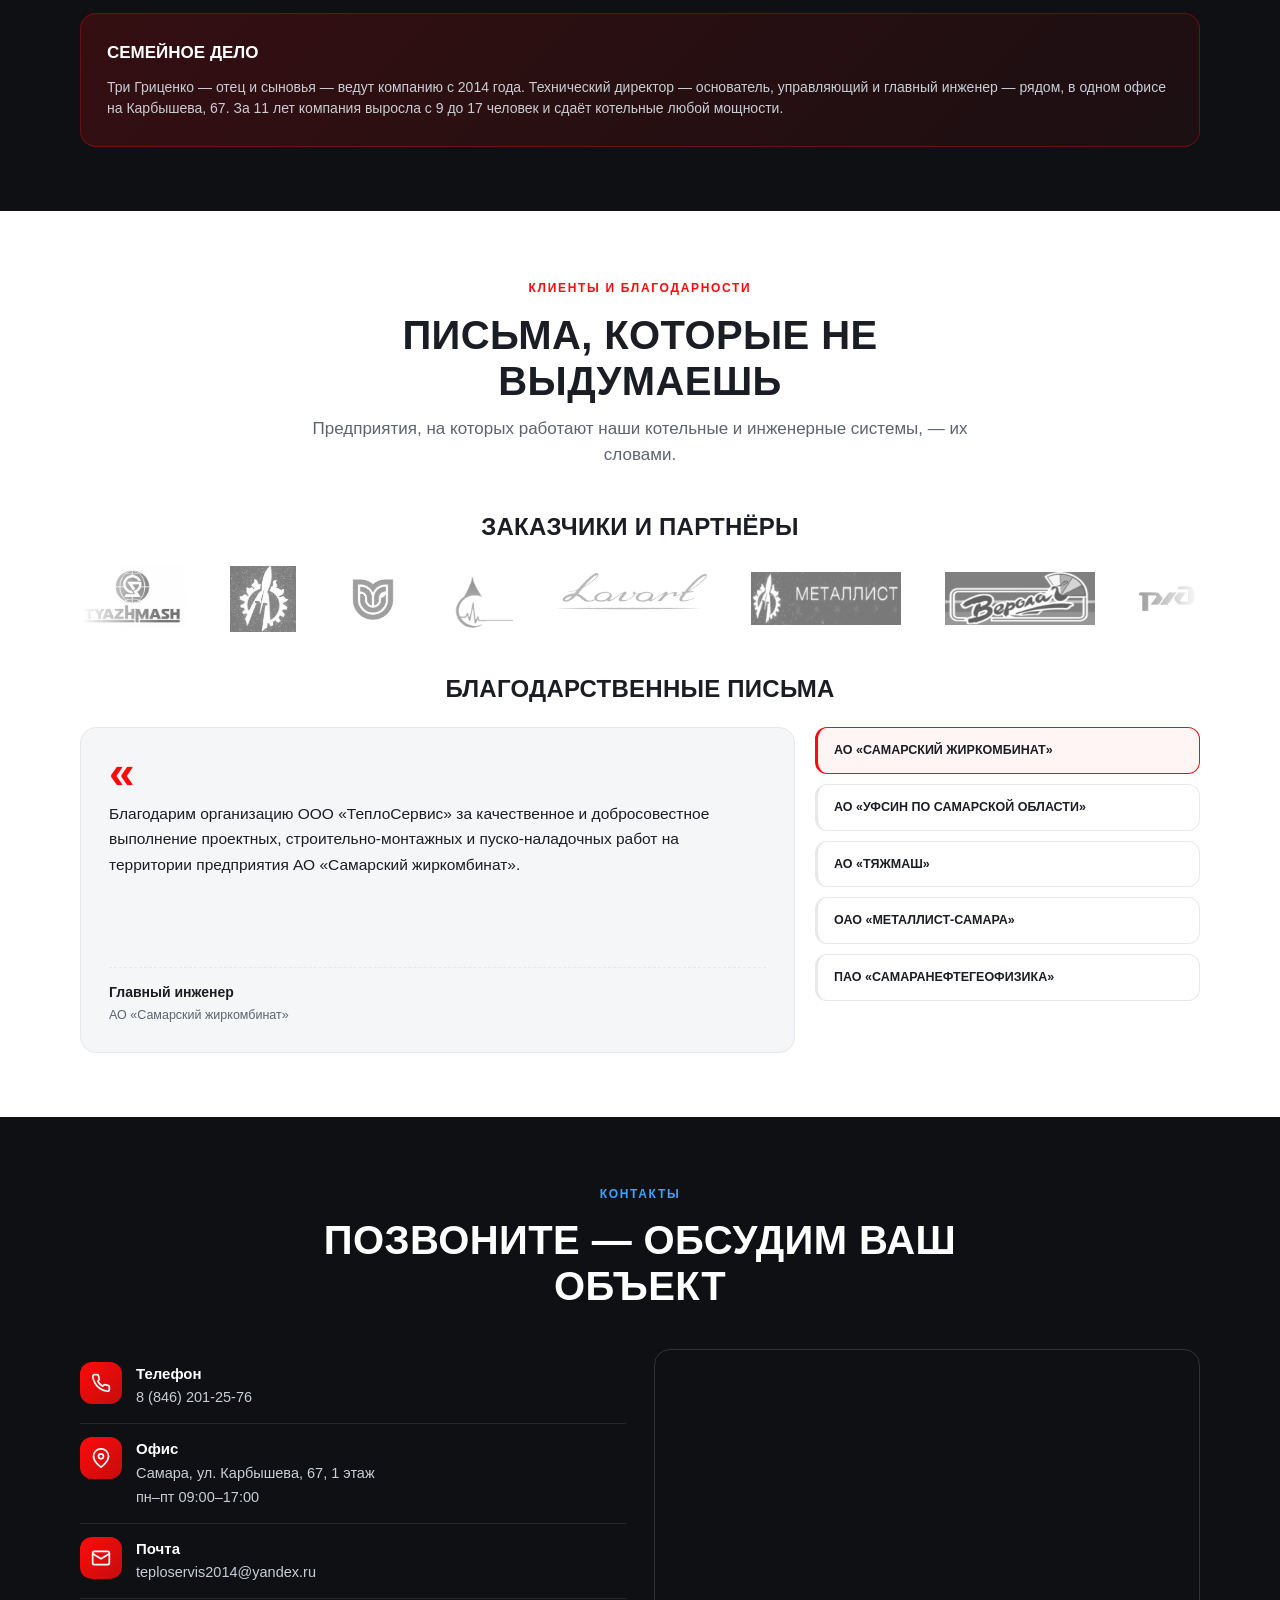
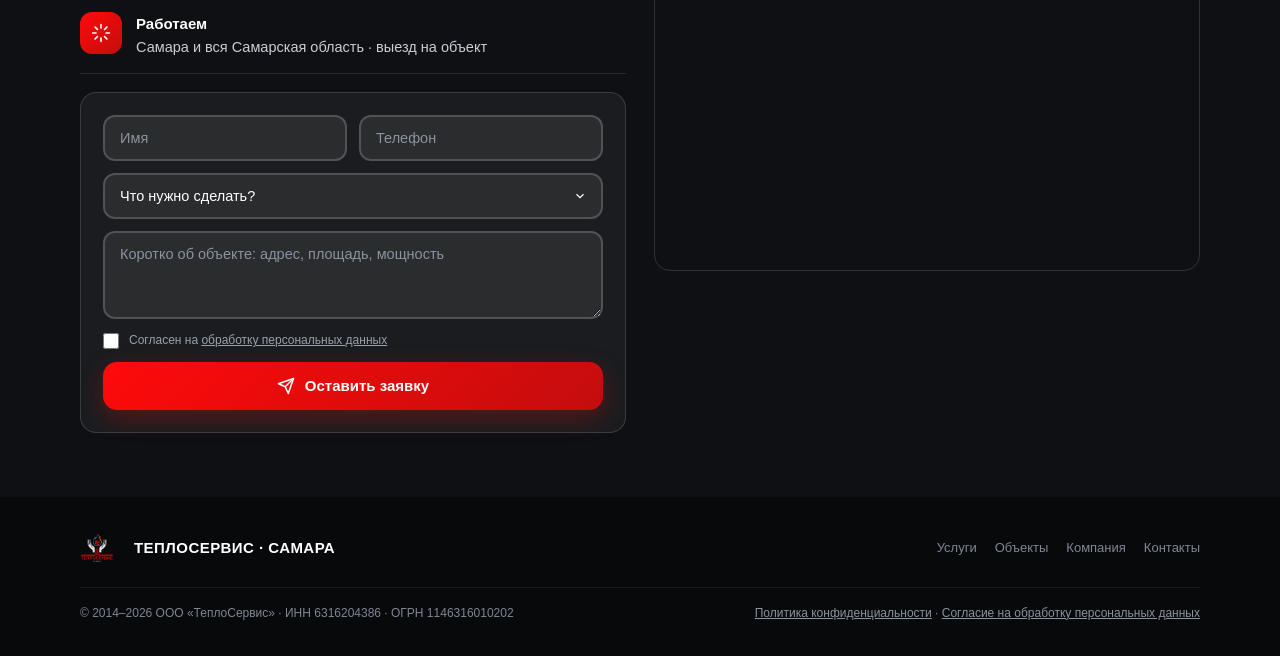
==== commit aa151e5e: "Typography: non-breaking spaces for place abbreviations and number+unit pairs" ====
--- a/v4/index.html
+++ b/v4/index.html
@@ -4,7 +4,7 @@
 <meta charset="UTF-8">
 <meta name="viewport" content="width=device-width, initial-scale=1.0">
 <title>ТеплоСервис — котельные и инженерные системы под ключ в Самаре</title>
-<meta name="description" content="Проектирование, монтаж и техническое перевооружение котельных в Самаре. Госэкспертиза, согласования и ввод в эксплуатацию — берём на себя. 11 лет, 100+ сданных объектов.">
+<meta name="description" content="Проектирование, монтаж и техническое перевооружение котельных в Самаре. Госэкспертиза, согласования и ввод в эксплуатацию — берём на себя. 11&nbsp;лет, 100+ сданных объектов.">
 <link rel="icon" href="assets/logo-192.png">
 <link rel="stylesheet" href="assets/fonts.css">
 <style>
@@ -343,13 +343,13 @@
   <video class="hero-bg" id="heroVideo" src="assets/video-hero-sound.mp4" poster="assets/video-hero-poster.jpg" autoplay muted loop playsinline preload="metadata"></video>
   <div class="hero-shade" aria-hidden="true"></div>
   <div class="container hero-in">
-    <span class="kicker">Самара и Самарская область · с 2014 года</span>
+    <span class="kicker">Самара и Самарская область · с 2014&nbsp;года</span>
     <h1>Котельные и инженерные системы <em>под&nbsp;ключ</em> — от проекта до ввода в&nbsp;эксплуатацию</h1>
     <p class="sub">Свои проектировщики, своя монтажная бригада. Госэкспертизу, согласования и сдачу берём на себя — вам не придётся бегать по инстанциям.</p>
     <div class="hero-cta">
       <a class="btn btn-red" href="#quiz">
         <svg viewBox="0 0 24 24" fill="none" stroke="#fff" stroke-width="2" stroke-linecap="round" stroke-linejoin="round"><path d="M9 11l3 3L22 4"/><path d="M21 12v7a2 2 0 0 1-2 2H5a2 2 0 0 1-2-2V5a2 2 0 0 1 2-2h11"/></svg>
-        Рассчитать за 4 шага
+        Рассчитать за 4&nbsp;шага
       </a>
       <a class="btn btn-ghost" href="tel:+78462012576">
         <svg viewBox="0 0 24 24" fill="none" stroke="#fff" stroke-width="2" stroke-linecap="round" stroke-linejoin="round"><path d="M22 16.92v3a2 2 0 0 1-2.18 2 19.79 19.79 0 0 1-8.63-3.07 19.5 19.5 0 0 1-6-6 19.79 19.79 0 0 1-3.07-8.67A2 2 0 0 1 4.11 2h3a2 2 0 0 1 2 1.72c.12.96.37 1.9.72 2.81a2 2 0 0 1-.45 2.11L8.09 9.91a16 16 0 0 0 6 6l1.27-1.27a2 2 0 0 1 2.11-.45c.91.35 1.85.6 2.81.72A2 2 0 0 1 22 16.92z"/></svg>
@@ -358,7 +358,7 @@
     </div>
   </div>
   <div class="container hero-stats">
-    <div class="hstat"><b>11 лет</b><span>на рынке</span></div>
+    <div class="hstat"><b>11&nbsp;лет</b><span>на рынке</span></div>
     <div class="hstat"><b>100+</b><span>объектов сдано</span></div>
     <div class="hstat"><b>без ограничений</b><span>мощность котельных</span></div>
     <div class="hstat"><b>17</b><span>специалистов в штате</span></div>
@@ -472,28 +472,28 @@
       <p class="lead">Объекты — от газификации частного дома до блочно-модульных котельных. Свыше сотни фотографий с наших строек.</p>
     </div>
     <div class="pj-grid">
-      <article class="pj" data-g="novosem" data-title="Монтаж трёх котлов 6 МВт — п. Новосемейкино"><span class="mw">6 МВт</span><img src="assets/projects/novosem-01.jpg" alt="Монтаж трёх котлов общей мощностью 6 МВт в п. Новосемейкино" loading="lazy"><span class="pj-zoom"><svg viewBox="0 0 24 24" fill="none" stroke="#fff" stroke-width="2" stroke-linecap="round"><circle cx="11" cy="11" r="7"/><path d="M21 21l-4.3-4.3M11 8v6M8 11h6"/></svg></span><div class="ov"><b>Монтаж трёх котлов 6 МВт — п. Новосемейкино</b><span>Монтаж котлового оборудования · 1 фото</span></div></article>
-      <article class="pj" data-g="koshelev" data-title="БМК 3 МВт — ООО «Кошелев менеджмент»"><span class="mw">3 МВт</span><img src="assets/projects/koshelev-01.jpg" alt="Блочно-модульная котельная 3 МВт для ООО «Кошелев менеджмент»" loading="lazy"><span class="pj-zoom"><svg viewBox="0 0 24 24" fill="none" stroke="#fff" stroke-width="2" stroke-linecap="round"><circle cx="11" cy="11" r="7"/><path d="M21 21l-4.3-4.3M11 8v6M8 11h6"/></svg></span><div class="ov"><b>БМК 3 МВт — ООО «Кошелев менеджмент»</b><span>Блочно-модульная котельная · 2 фото</span></div></article>
-      <article class="pj" data-g="bmksamrek" data-title="БМК 25 МВт — ООО «СамРэк»"><span class="mw">25 МВт</span><img src="assets/projects/bmksamrek-01.webp" alt="БМК 25 МВт для ООО «СамРэк»" loading="lazy"><span class="pj-zoom"><svg viewBox="0 0 24 24" fill="none" stroke="#fff" stroke-width="2" stroke-linecap="round"><circle cx="11" cy="11" r="7"/><path d="M21 21l-4.3-4.3M11 8v6M8 11h6"/></svg></span><div class="ov"><b>БМК 25 МВт — ООО «СамРэк»</b><span>Блочно-модульная котельная · 9 фото</span></div></article>
-      <article class="pj" data-g="bmkelectroshit" data-title="БМК 19,5 МВт — АО «Электрощит Самара»"><span class="mw">19,5 МВт</span><img src="assets/projects/bmkelectroshit-01.webp" alt="БМК 19,5 МВт для АО «Электрощит Самара»" loading="lazy"><span class="pj-zoom"><svg viewBox="0 0 24 24" fill="none" stroke="#fff" stroke-width="2" stroke-linecap="round"><circle cx="11" cy="11" r="7"/><path d="M21 21l-4.3-4.3M11 8v6M8 11h6"/></svg></span><div class="ov"><b>БМК 19,5 МВт — АО «Электрощит Самара»</b><span>Техническое перевооружение · 12 фото</span></div></article>
-      <article class="pj" data-g="mon15kolos" data-title="Санаторий «Колос», Кинель-Черкассы"><span class="mw">1,5 МВт</span><img src="assets/projects/mon15kolos-01.webp" alt="Монтаж котельного оборудования 1,5 МВт для санатория «Колос»" loading="lazy"><span class="pj-zoom"><svg viewBox="0 0 24 24" fill="none" stroke="#fff" stroke-width="2" stroke-linecap="round"><circle cx="11" cy="11" r="7"/><path d="M21 21l-4.3-4.3M11 8v6M8 11h6"/></svg></span><div class="ov"><b>Санаторий «Колос», Кинель-Черкассы</b><span>Монтаж котельного оборудования 1,5 МВт · 14 фото</span></div></article>
-      <article class="pj" data-g="bmk600" data-title="БМК 600 кВт — с. Варламово"><span class="mw">600 кВт</span><img src="assets/projects/bmk600-01.webp" alt="Блочно-модульная котельная 600 кВт, с. Варламово" loading="lazy"><span class="pj-zoom"><svg viewBox="0 0 24 24" fill="none" stroke="#fff" stroke-width="2" stroke-linecap="round"><circle cx="11" cy="11" r="7"/><path d="M21 21l-4.3-4.3M11 8v6M8 11h6"/></svg></span><div class="ov"><b>БМК 600 кВт — с. Варламово</b><span>Блочно-модульная котельная · 7 фото</span></div></article>
-      <article class="pj" data-g="app" data-title="Модуль для «Самаранефтегеофизика»"><img src="assets/projects/app-01.jpg" alt="Модуль для «Самаранефтегеофизика»" loading="lazy"><span class="pj-zoom"><svg viewBox="0 0 24 24" fill="none" stroke="#fff" stroke-width="2" stroke-linecap="round"><circle cx="11" cy="11" r="7"/><path d="M21 21l-4.3-4.3M11 8v6M8 11h6"/></svg></span><div class="ov"><b>Модуль для «Самаранефтегеофизика»</b><span>Модульная котельная · 2 фото</span></div></article>
-      <article class="pj" data-g="dem" data-title="Демонтаж и монтаж двух котлов 2,5 МВт"><span class="mw">2,5 МВт</span><img src="assets/projects/dem-01.jpg" alt="Демонтаж и монтаж двух котлов 2,5 МВт" loading="lazy"><span class="pj-zoom"><svg viewBox="0 0 24 24" fill="none" stroke="#fff" stroke-width="2" stroke-linecap="round"><circle cx="11" cy="11" r="7"/><path d="M21 21l-4.3-4.3M11 8v6M8 11h6"/></svg></span><div class="ov"><b>Демонтаж и монтаж двух котлов 2,5 МВт</b><span>Демонтажные и монтажные работы · 6 фото</span></div></article>
-      <article class="pj" data-g="hleb" data-title="Самарский хлебозавод №5"><img src="assets/projects/hleb-01.jpg" alt="Самарский хлебозавод №5" loading="lazy"><span class="pj-zoom"><svg viewBox="0 0 24 24" fill="none" stroke="#fff" stroke-width="2" stroke-linecap="round"><circle cx="11" cy="11" r="7"/><path d="M21 21l-4.3-4.3M11 8v6M8 11h6"/></svg></span><div class="ov"><b>Самарский хлебозавод №5</b><span>Монтаж БМК парового и водогрейного режима · 8 фото</span></div></article>
-      <article class="pj" data-g="pohv" data-title="Котельная №1 — г. Похвистнево"><img src="assets/projects/pohv-01.jpg" alt="Монтажные работы в котельной №1, Похвистнево" loading="lazy"><span class="pj-zoom"><svg viewBox="0 0 24 24" fill="none" stroke="#fff" stroke-width="2" stroke-linecap="round"><circle cx="11" cy="11" r="7"/><path d="M21 21l-4.3-4.3M11 8v6M8 11h6"/></svg></span><div class="ov"><b>Котельная №1 — г. Похвистнево</b><span>Монтажные работы · 5 фото</span></div></article>
-      <article class="pj" data-g="card" data-title="«Тяжмаш», цех №30"><img src="assets/projects/card-01.jpg" alt="Тяжмаш, цех №30" loading="lazy"><span class="pj-zoom"><svg viewBox="0 0 24 24" fill="none" stroke="#fff" stroke-width="2" stroke-linecap="round"><circle cx="11" cy="11" r="7"/><path d="M21 21l-4.3-4.3M11 8v6M8 11h6"/></svg></span><div class="ov"><b>«Тяжмаш», цех №30</b><span>Монтажные работы · 2 фото</span></div></article>
-      <article class="pj" data-g="web" data-title="Чапаевск, «Лаварт»"><img src="assets/projects/web-01.jpg" alt="Чапаевск, Лаварт" loading="lazy"><span class="pj-zoom"><svg viewBox="0 0 24 24" fill="none" stroke="#fff" stroke-width="2" stroke-linecap="round"><circle cx="11" cy="11" r="7"/><path d="M21 21l-4.3-4.3M11 8v6M8 11h6"/></svg></span><div class="ov"><b>Чапаевск, «Лаварт»</b><span>Монтажные работы · 2 фото</span></div></article>
-      <article class="pj" data-g="metal" data-title="«Металлист» — монтаж ГЛИ и ТВА"><img src="assets/projects/metal-01.jpg" alt="Металлист, монтаж ГЛИ и ТВА" loading="lazy"><span class="pj-zoom"><svg viewBox="0 0 24 24" fill="none" stroke="#fff" stroke-width="2" stroke-linecap="round"><circle cx="11" cy="11" r="7"/><path d="M21 21l-4.3-4.3M11 8v6M8 11h6"/></svg></span><div class="ov"><b>«Металлист» — монтаж ГЛИ и ТВА</b><span>Монтажные работы · 3 фото</span></div></article>
-      <article class="pj" data-g="ptvm" data-title="ПТВМ 30 М"><img src="assets/projects/ptvm-01.jpg" alt="ПТВМ 30 М" loading="lazy"><span class="pj-zoom"><svg viewBox="0 0 24 24" fill="none" stroke="#fff" stroke-width="2" stroke-linecap="round"><circle cx="11" cy="11" r="7"/><path d="M21 21l-4.3-4.3M11 8v6M8 11h6"/></svg></span><div class="ov"><b>ПТВМ 30 М</b><span>Монтажные работы · 8 фото</span></div></article>
-      <article class="pj" data-g="ptvmvent" data-title="Дымосос и вентилятор — котёл ПТВМ 30 М"><img src="assets/projects/ptvmvent-01.jpg" alt="Поставка дымососа и вентилятора для котла ПТВМ 30 М" loading="lazy"><span class="pj-zoom"><svg viewBox="0 0 24 24" fill="none" stroke="#fff" stroke-width="2" stroke-linecap="round"><circle cx="11" cy="11" r="7"/><path d="M21 21l-4.3-4.3M11 8v6M8 11h6"/></svg></span><div class="ov"><b>Дымосос и вентилятор — котёл ПТВМ 30 М</b><span>Поставка оборудования · 4 фото</span></div></article>
-      <article class="pj" data-g="kin" data-title="«Кинель 16», котельная"><img src="assets/projects/kin-01.jpg" alt="Кинель 16, котельная" loading="lazy"><span class="pj-zoom"><svg viewBox="0 0 24 24" fill="none" stroke="#fff" stroke-width="2" stroke-linecap="round"><circle cx="11" cy="11" r="7"/><path d="M21 21l-4.3-4.3M11 8v6M8 11h6"/></svg></span><div class="ov"><b>«Кинель 16», котельная</b><span>Монтажные работы · 2 фото</span></div></article>
-      <article class="pj" data-g="grpsh" data-title="Монтаж газопровода ГРПШ и горелочного устройства"><img src="assets/projects/grpsh-01.jpg" alt="Монтаж газопровода ГРПШ и горелочного устройства" loading="lazy"><span class="pj-zoom"><svg viewBox="0 0 24 24" fill="none" stroke="#fff" stroke-width="2" stroke-linecap="round"><circle cx="11" cy="11" r="7"/><path d="M21 21l-4.3-4.3M11 8v6M8 11h6"/></svg></span><div class="ov"><b>Монтаж газопровода ГРПШ и горелочного устройства</b><span>Системы газоснабжения · 5 фото</span></div></article>
-      <article class="pj" data-g="svin" data-title="«Савруха», свинокомплекс"><img src="assets/projects/svin-01.jpg" alt="Свинокомплекс Савруха" loading="lazy"><span class="pj-zoom"><svg viewBox="0 0 24 24" fill="none" stroke="#fff" stroke-width="2" stroke-linecap="round"><circle cx="11" cy="11" r="7"/><path d="M21 21l-4.3-4.3M11 8v6M8 11h6"/></svg></span><div class="ov"><b>«Савруха», свинокомплекс</b><span>Инженерные системы · 2 фото</span></div></article>
-      <article class="pj" data-g="bmk" data-title="«БМК 600» — Чапаевск"><img src="assets/projects/bmk-01.jpg" alt="БМК 600, Чапаевск" loading="lazy"><span class="pj-zoom"><svg viewBox="0 0 24 24" fill="none" stroke="#fff" stroke-width="2" stroke-linecap="round"><circle cx="11" cy="11" r="7"/><path d="M21 21l-4.3-4.3M11 8v6M8 11h6"/></svg></span><div class="ov"><b>«БМК 600» — Чапаевск</b><span>Блочно-модульная котельная · 2 фото</span></div></article>
-      <article class="pj" data-g="monsavruha" data-title="Зерносушилка — с. Савруха"><img src="assets/projects/monsavruha-01.webp" alt="Монтаж горелки для зерносушилки в с. Савруха" loading="lazy"><span class="pj-zoom"><svg viewBox="0 0 24 24" fill="none" stroke="#fff" stroke-width="2" stroke-linecap="round"><circle cx="11" cy="11" r="7"/><path d="M21 21l-4.3-4.3M11 8v6M8 11h6"/></svg></span><div class="ov"><b>Зерносушилка — с. Савруха</b><span>Монтаж горелки · 5 фото</span></div></article>
-      <article class="pj" data-g="mon" data-title="Монтаж газового теплогенератора"><img src="assets/projects/mon-01.jpg" alt="Монтажные работы газового теплогенератора" loading="lazy"><span class="pj-zoom"><svg viewBox="0 0 24 24" fill="none" stroke="#fff" stroke-width="2" stroke-linecap="round"><circle cx="11" cy="11" r="7"/><path d="M21 21l-4.3-4.3M11 8v6M8 11h6"/></svg></span><div class="ov"><b>Монтаж газового теплогенератора</b><span>Монтажные работы · 3 фото</span></div></article>
-      <article class="pj" data-g="bez" data-title="Жилой дом — г. Безенчук"><img src="assets/projects/bez-01.jpg" alt="Монтаж котельной и газификация жилого дома, Безенчук" loading="lazy"><span class="pj-zoom"><svg viewBox="0 0 24 24" fill="none" stroke="#fff" stroke-width="2" stroke-linecap="round"><circle cx="11" cy="11" r="7"/><path d="M21 21l-4.3-4.3M11 8v6M8 11h6"/></svg></span><div class="ov"><b>Жилой дом — г. Безенчук</b><span>Монтаж котельной и газификация · 5 фото</span></div></article>
+      <article class="pj" data-g="novosem" data-title="Монтаж трёх котлов 6&nbsp;МВт — п.&nbsp;Новосемейкино"><span class="mw">6&nbsp;МВт</span><img src="assets/projects/novosem-01.jpg" alt="Монтаж трёх котлов общей мощностью 6&nbsp;МВт в п.&nbsp;Новосемейкино" loading="lazy"><span class="pj-zoom"><svg viewBox="0 0 24 24" fill="none" stroke="#fff" stroke-width="2" stroke-linecap="round"><circle cx="11" cy="11" r="7"/><path d="M21 21l-4.3-4.3M11 8v6M8 11h6"/></svg></span><div class="ov"><b>Монтаж трёх котлов 6&nbsp;МВт — п.&nbsp;Новосемейкино</b><span>Монтаж котлового оборудования · 1&nbsp;фото</span></div></article>
+      <article class="pj" data-g="koshelev" data-title="БМК 3&nbsp;МВт — ООО «Кошелев менеджмент»"><span class="mw">3&nbsp;МВт</span><img src="assets/projects/koshelev-01.jpg" alt="Блочно-модульная котельная 3&nbsp;МВт для ООО «Кошелев менеджмент»" loading="lazy"><span class="pj-zoom"><svg viewBox="0 0 24 24" fill="none" stroke="#fff" stroke-width="2" stroke-linecap="round"><circle cx="11" cy="11" r="7"/><path d="M21 21l-4.3-4.3M11 8v6M8 11h6"/></svg></span><div class="ov"><b>БМК 3&nbsp;МВт — ООО «Кошелев менеджмент»</b><span>Блочно-модульная котельная · 2&nbsp;фото</span></div></article>
+      <article class="pj" data-g="bmksamrek" data-title="БМК 25&nbsp;МВт — ООО «СамРэк»"><span class="mw">25&nbsp;МВт</span><img src="assets/projects/bmksamrek-01.webp" alt="БМК 25&nbsp;МВт для ООО «СамРэк»" loading="lazy"><span class="pj-zoom"><svg viewBox="0 0 24 24" fill="none" stroke="#fff" stroke-width="2" stroke-linecap="round"><circle cx="11" cy="11" r="7"/><path d="M21 21l-4.3-4.3M11 8v6M8 11h6"/></svg></span><div class="ov"><b>БМК 25&nbsp;МВт — ООО «СамРэк»</b><span>Блочно-модульная котельная · 9&nbsp;фото</span></div></article>
+      <article class="pj" data-g="bmkelectroshit" data-title="БМК 19,5&nbsp;МВт — АО «Электрощит Самара»"><span class="mw">19,5&nbsp;МВт</span><img src="assets/projects/bmkelectroshit-01.webp" alt="БМК 19,5&nbsp;МВт для АО «Электрощит Самара»" loading="lazy"><span class="pj-zoom"><svg viewBox="0 0 24 24" fill="none" stroke="#fff" stroke-width="2" stroke-linecap="round"><circle cx="11" cy="11" r="7"/><path d="M21 21l-4.3-4.3M11 8v6M8 11h6"/></svg></span><div class="ov"><b>БМК 19,5&nbsp;МВт — АО «Электрощит Самара»</b><span>Техническое перевооружение · 12&nbsp;фото</span></div></article>
+      <article class="pj" data-g="mon15kolos" data-title="Санаторий «Колос», Кинель-Черкассы"><span class="mw">1,5&nbsp;МВт</span><img src="assets/projects/mon15kolos-01.webp" alt="Монтаж котельного оборудования 1,5&nbsp;МВт для санатория «Колос»" loading="lazy"><span class="pj-zoom"><svg viewBox="0 0 24 24" fill="none" stroke="#fff" stroke-width="2" stroke-linecap="round"><circle cx="11" cy="11" r="7"/><path d="M21 21l-4.3-4.3M11 8v6M8 11h6"/></svg></span><div class="ov"><b>Санаторий «Колос», Кинель-Черкассы</b><span>Монтаж котельного оборудования 1,5&nbsp;МВт · 14&nbsp;фото</span></div></article>
+      <article class="pj" data-g="bmk600" data-title="БМК 600&nbsp;кВт — с.&nbsp;Варламово"><span class="mw">600&nbsp;кВт</span><img src="assets/projects/bmk600-01.webp" alt="Блочно-модульная котельная 600&nbsp;кВт, с.&nbsp;Варламово" loading="lazy"><span class="pj-zoom"><svg viewBox="0 0 24 24" fill="none" stroke="#fff" stroke-width="2" stroke-linecap="round"><circle cx="11" cy="11" r="7"/><path d="M21 21l-4.3-4.3M11 8v6M8 11h6"/></svg></span><div class="ov"><b>БМК 600&nbsp;кВт — с.&nbsp;Варламово</b><span>Блочно-модульная котельная · 7&nbsp;фото</span></div></article>
+      <article class="pj" data-g="app" data-title="Модуль для «Самаранефтегеофизика»"><img src="assets/projects/app-01.jpg" alt="Модуль для «Самаранефтегеофизика»" loading="lazy"><span class="pj-zoom"><svg viewBox="0 0 24 24" fill="none" stroke="#fff" stroke-width="2" stroke-linecap="round"><circle cx="11" cy="11" r="7"/><path d="M21 21l-4.3-4.3M11 8v6M8 11h6"/></svg></span><div class="ov"><b>Модуль для «Самаранефтегеофизика»</b><span>Модульная котельная · 2&nbsp;фото</span></div></article>
+      <article class="pj" data-g="dem" data-title="Демонтаж и монтаж двух котлов 2,5&nbsp;МВт"><span class="mw">2,5&nbsp;МВт</span><img src="assets/projects/dem-01.jpg" alt="Демонтаж и монтаж двух котлов 2,5&nbsp;МВт" loading="lazy"><span class="pj-zoom"><svg viewBox="0 0 24 24" fill="none" stroke="#fff" stroke-width="2" stroke-linecap="round"><circle cx="11" cy="11" r="7"/><path d="M21 21l-4.3-4.3M11 8v6M8 11h6"/></svg></span><div class="ov"><b>Демонтаж и монтаж двух котлов 2,5&nbsp;МВт</b><span>Демонтажные и монтажные работы · 6&nbsp;фото</span></div></article>
+      <article class="pj" data-g="hleb" data-title="Самарский хлебозавод №5"><img src="assets/projects/hleb-01.jpg" alt="Самарский хлебозавод №5" loading="lazy"><span class="pj-zoom"><svg viewBox="0 0 24 24" fill="none" stroke="#fff" stroke-width="2" stroke-linecap="round"><circle cx="11" cy="11" r="7"/><path d="M21 21l-4.3-4.3M11 8v6M8 11h6"/></svg></span><div class="ov"><b>Самарский хлебозавод №5</b><span>Монтаж БМК парового и водогрейного режима · 8&nbsp;фото</span></div></article>
+      <article class="pj" data-g="pohv" data-title="Котельная №1 — г.&nbsp;Похвистнево"><img src="assets/projects/pohv-01.jpg" alt="Монтажные работы в котельной №1, Похвистнево" loading="lazy"><span class="pj-zoom"><svg viewBox="0 0 24 24" fill="none" stroke="#fff" stroke-width="2" stroke-linecap="round"><circle cx="11" cy="11" r="7"/><path d="M21 21l-4.3-4.3M11 8v6M8 11h6"/></svg></span><div class="ov"><b>Котельная №1 — г.&nbsp;Похвистнево</b><span>Монтажные работы · 5&nbsp;фото</span></div></article>
+      <article class="pj" data-g="card" data-title="«Тяжмаш», цех №30"><img src="assets/projects/card-01.jpg" alt="Тяжмаш, цех №30" loading="lazy"><span class="pj-zoom"><svg viewBox="0 0 24 24" fill="none" stroke="#fff" stroke-width="2" stroke-linecap="round"><circle cx="11" cy="11" r="7"/><path d="M21 21l-4.3-4.3M11 8v6M8 11h6"/></svg></span><div class="ov"><b>«Тяжмаш», цех №30</b><span>Монтажные работы · 2&nbsp;фото</span></div></article>
+      <article class="pj" data-g="web" data-title="Чапаевск, «Лаварт»"><img src="assets/projects/web-01.jpg" alt="Чапаевск, Лаварт" loading="lazy"><span class="pj-zoom"><svg viewBox="0 0 24 24" fill="none" stroke="#fff" stroke-width="2" stroke-linecap="round"><circle cx="11" cy="11" r="7"/><path d="M21 21l-4.3-4.3M11 8v6M8 11h6"/></svg></span><div class="ov"><b>Чапаевск, «Лаварт»</b><span>Монтажные работы · 2&nbsp;фото</span></div></article>
+      <article class="pj" data-g="metal" data-title="«Металлист» — монтаж ГЛИ и ТВА"><img src="assets/projects/metal-01.jpg" alt="Металлист, монтаж ГЛИ и ТВА" loading="lazy"><span class="pj-zoom"><svg viewBox="0 0 24 24" fill="none" stroke="#fff" stroke-width="2" stroke-linecap="round"><circle cx="11" cy="11" r="7"/><path d="M21 21l-4.3-4.3M11 8v6M8 11h6"/></svg></span><div class="ov"><b>«Металлист» — монтаж ГЛИ и ТВА</b><span>Монтажные работы · 3&nbsp;фото</span></div></article>
+      <article class="pj" data-g="ptvm" data-title="ПТВМ 30&nbsp;М"><img src="assets/projects/ptvm-01.jpg" alt="ПТВМ 30&nbsp;М" loading="lazy"><span class="pj-zoom"><svg viewBox="0 0 24 24" fill="none" stroke="#fff" stroke-width="2" stroke-linecap="round"><circle cx="11" cy="11" r="7"/><path d="M21 21l-4.3-4.3M11 8v6M8 11h6"/></svg></span><div class="ov"><b>ПТВМ 30&nbsp;М</b><span>Монтажные работы · 8&nbsp;фото</span></div></article>
+      <article class="pj" data-g="ptvmvent" data-title="Дымосос и вентилятор — котёл ПТВМ 30&nbsp;М"><img src="assets/projects/ptvmvent-01.jpg" alt="Поставка дымососа и вентилятора для котла ПТВМ 30&nbsp;М" loading="lazy"><span class="pj-zoom"><svg viewBox="0 0 24 24" fill="none" stroke="#fff" stroke-width="2" stroke-linecap="round"><circle cx="11" cy="11" r="7"/><path d="M21 21l-4.3-4.3M11 8v6M8 11h6"/></svg></span><div class="ov"><b>Дымосос и вентилятор — котёл ПТВМ 30&nbsp;М</b><span>Поставка оборудования · 4&nbsp;фото</span></div></article>
+      <article class="pj" data-g="kin" data-title="«Кинель 16», котельная"><img src="assets/projects/kin-01.jpg" alt="Кинель 16, котельная" loading="lazy"><span class="pj-zoom"><svg viewBox="0 0 24 24" fill="none" stroke="#fff" stroke-width="2" stroke-linecap="round"><circle cx="11" cy="11" r="7"/><path d="M21 21l-4.3-4.3M11 8v6M8 11h6"/></svg></span><div class="ov"><b>«Кинель 16», котельная</b><span>Монтажные работы · 2&nbsp;фото</span></div></article>
+      <article class="pj" data-g="grpsh" data-title="Монтаж газопровода ГРПШ и горелочного устройства"><img src="assets/projects/grpsh-01.jpg" alt="Монтаж газопровода ГРПШ и горелочного устройства" loading="lazy"><span class="pj-zoom"><svg viewBox="0 0 24 24" fill="none" stroke="#fff" stroke-width="2" stroke-linecap="round"><circle cx="11" cy="11" r="7"/><path d="M21 21l-4.3-4.3M11 8v6M8 11h6"/></svg></span><div class="ov"><b>Монтаж газопровода ГРПШ и горелочного устройства</b><span>Системы газоснабжения · 5&nbsp;фото</span></div></article>
+      <article class="pj" data-g="svin" data-title="«Савруха», свинокомплекс"><img src="assets/projects/svin-01.jpg" alt="Свинокомплекс Савруха" loading="lazy"><span class="pj-zoom"><svg viewBox="0 0 24 24" fill="none" stroke="#fff" stroke-width="2" stroke-linecap="round"><circle cx="11" cy="11" r="7"/><path d="M21 21l-4.3-4.3M11 8v6M8 11h6"/></svg></span><div class="ov"><b>«Савруха», свинокомплекс</b><span>Инженерные системы · 2&nbsp;фото</span></div></article>
+      <article class="pj" data-g="bmk" data-title="«БМК 600» — Чапаевск"><img src="assets/projects/bmk-01.jpg" alt="БМК 600, Чапаевск" loading="lazy"><span class="pj-zoom"><svg viewBox="0 0 24 24" fill="none" stroke="#fff" stroke-width="2" stroke-linecap="round"><circle cx="11" cy="11" r="7"/><path d="M21 21l-4.3-4.3M11 8v6M8 11h6"/></svg></span><div class="ov"><b>«БМК 600» — Чапаевск</b><span>Блочно-модульная котельная · 2&nbsp;фото</span></div></article>
+      <article class="pj" data-g="monsavruha" data-title="Зерносушилка — с.&nbsp;Савруха"><img src="assets/projects/monsavruha-01.webp" alt="Монтаж горелки для зерносушилки в с.&nbsp;Савруха" loading="lazy"><span class="pj-zoom"><svg viewBox="0 0 24 24" fill="none" stroke="#fff" stroke-width="2" stroke-linecap="round"><circle cx="11" cy="11" r="7"/><path d="M21 21l-4.3-4.3M11 8v6M8 11h6"/></svg></span><div class="ov"><b>Зерносушилка — с.&nbsp;Савруха</b><span>Монтаж горелки · 5&nbsp;фото</span></div></article>
+      <article class="pj" data-g="mon" data-title="Монтаж газового теплогенератора"><img src="assets/projects/mon-01.jpg" alt="Монтажные работы газового теплогенератора" loading="lazy"><span class="pj-zoom"><svg viewBox="0 0 24 24" fill="none" stroke="#fff" stroke-width="2" stroke-linecap="round"><circle cx="11" cy="11" r="7"/><path d="M21 21l-4.3-4.3M11 8v6M8 11h6"/></svg></span><div class="ov"><b>Монтаж газового теплогенератора</b><span>Монтажные работы · 3&nbsp;фото</span></div></article>
+      <article class="pj" data-g="bez" data-title="Жилой дом — г.&nbsp;Безенчук"><img src="assets/projects/bez-01.jpg" alt="Монтаж котельной и газификация жилого дома, Безенчук" loading="lazy"><span class="pj-zoom"><svg viewBox="0 0 24 24" fill="none" stroke="#fff" stroke-width="2" stroke-linecap="round"><circle cx="11" cy="11" r="7"/><path d="M21 21l-4.3-4.3M11 8v6M8 11h6"/></svg></span><div class="ov"><b>Жилой дом — г.&nbsp;Безенчук</b><span>Монтаж котельной и газификация · 5&nbsp;фото</span></div></article>
     </div>
     <p class="pj-quote">«Пока кто-то думает, <em>мы уже делаем</em>» — ТеплоСервис</p>
   </div>
@@ -522,7 +522,7 @@
 <section class="sec quiz" id="quiz">
   <div class="container">
     <div class="sec-head">
-      <span class="kicker" style="color:var(--blue-light)">Расчёт за 4 шага</span>
+      <span class="kicker" style="color:var(--blue-light)">Расчёт за 4&nbsp;шага</span>
       <h2>Ответьте на 4 вопроса — получите состав работ</h2>
       <p class="lead">Займёт минуту. На выходе — готовый бриф: скопируйте его и отправьте нам или просто позвоните.</p>
     </div>
@@ -543,10 +543,10 @@
         <span class="q-meta">Шаг 2 из 4</span>
         <div class="q-q">Мощность или площадь?</div>
         <div class="q-opts">
-          <button type="button" class="q-opt">До 100 кВт / до 300 м²</button>
-          <button type="button" class="q-opt">100–600 кВт / 300–1500 м²</button>
-          <button type="button" class="q-opt">600 кВт – 2 МВт</button>
-          <button type="button" class="q-opt">2 МВт и больше</button>
+          <button type="button" class="q-opt">До 100&nbsp;кВт / до 300&nbsp;м²</button>
+          <button type="button" class="q-opt">100–600&nbsp;кВт / 300–1500&nbsp;м²</button>
+          <button type="button" class="q-opt">600&nbsp;кВт – 2&nbsp;МВт</button>
+          <button type="button" class="q-opt">2&nbsp;МВт и больше</button>
           <button type="button" class="q-opt">Не знаю — нужна помощь</button>
         </div>
       </div>
@@ -672,8 +672,8 @@
     </div>
     <div class="price-rows">
       <div class="prow"><b>Газификация частного дома</b><span class="dots"></span><span class="val">смета фиксируется до старта</span><small>Проект, согласования с газовой службой, монтаж, сдача. Реальный кейс: дом под газом за 3 месяца.</small></div>
-      <div class="prow"><b>БМК до 1 МВт</b><span class="dots"></span><span class="val">расчёт после обследования</span><small>Блочно-модульная котельная «под ключ»: проект, изготовление, монтаж, пусконаладка.</small></div>
-      <div class="prow"><b>Промышленная котельная любой мощности</b><span class="dots"></span><span class="val">расчёт после обследования</span><small>Техническое перевооружение или строительство. Опыт: БМК 25 МВт, 19,5 МВт.</small></div>
+      <div class="prow"><b>БМК до 1&nbsp;МВт</b><span class="dots"></span><span class="val">расчёт после обследования</span><small>Блочно-модульная котельная «под ключ»: проект, изготовление, монтаж, пусконаладка.</small></div>
+      <div class="prow"><b>Промышленная котельная любой мощности</b><span class="dots"></span><span class="val">расчёт после обследования</span><small>Техническое перевооружение или строительство. Опыт: БМК 25&nbsp;МВт, 19,5&nbsp;МВт.</small></div>
       <div class="prow"><b>Проект и госэкспертиза</b><span class="dots"></span><span class="val">расчёт по документации</span><small>Проектная документация, прохождение экспертизы, согласования — без ваших поездок.</small></div>
     </div>
   </div>
@@ -704,7 +704,7 @@
     <div class="family">
       <div class="fam-note">
         <b>Семейное дело</b>
-        <p>Три Гриценко — отец и сыновья — ведут компанию с 2014 года. Технический директор — основатель, управляющий и главный инженер — рядом, в одном офисе на Карбышева, 67. За 11 лет компания выросла с 9 до 17 человек и сдаёт котельные любой мощности.</p>
+        <p>Три Гриценко — отец и сыновья — ведут компанию с 2014&nbsp;года. Технический директор — основатель, управляющий и главный инженер — рядом, в одном офисе на Карбышева, 67. За 11&nbsp;лет компания выросла с 9 до 17 человек и сдаёт котельные любой мощности.</p>
       </div>
     </div>
   </div>
@@ -849,7 +849,7 @@
 
 <div class="callbar">
   <a class="c1" href="tel:+78462012576"><svg viewBox="0 0 24 24" fill="none" stroke="#fff" stroke-width="2" stroke-linecap="round" stroke-linejoin="round"><path d="M22 16.92v3a2 2 0 0 1-2.18 2 19.79 19.79 0 0 1-8.63-3.07 19.5 19.5 0 0 1-6-6 19.79 19.79 0 0 1-3.07-8.67A2 2 0 0 1 4.11 2h3a2 2 0 0 1 2 1.72c.12.96.37 1.9.72 2.81a2 2 0 0 1-.45 2.11L8.09 9.91a16 16 0 0 0 6 6l1.27-1.27a2 2 0 0 1 2.11-.45c.91.35 1.85.6 2.81.72A2 2 0 0 1 22 16.92z"/></svg>Позвонить</a>
-  <a class="c2" href="#quiz">Расчёт за 4 шага</a>
+  <a class="c2" href="#quiz">Расчёт за 4&nbsp;шага</a>
 </div>
 
 <div class="toast" id="toast"></div>
@@ -1095,7 +1095,7 @@
   var letters = [
     {text: 'Благодарим организацию ООО «ТеплоСервис» за качественное и добросовестное выполнение проектных, строительно-монтажных и пуско-наладочных работ на территории предприятия АО «Самарский жиркомбинат».', who: 'Главный инженер', org: 'АО «Самарский жиркомбинат»'},
     {text: 'Благодарность за поставку и качество парового котла Е-1,0-0,9Г-3 — письмо в адрес компании подписал заместитель начальника, майор внутренней службы.', who: 'АО «УФСИН по Самарской области»', org: 'Письмо в адрес ООО «ТеплоСервис»'},
-    {text: 'Выражаю благодарность ООО «ТеплоСервис» за качественное и добросовестное выполнение проектных, строительно-монтажных и пуско-наладочных работ на территории предприятия АО «Тяжмаш»: проектирование и монтаж парового котла ДЕ 16/14, разработку ПОР на демонтаж дымовых труб высотой до 55 м, режимно-наладочные испытания паровых и водогрейных котлов. За период сотрудничества компания «ТеплоСервис» проявила себя как профессиональный партнёр, способный выполнять работы в сжатые сроки и с надлежащим качеством.', who: 'Главный энергетик А.А. Удалов', org: 'АО «Тяжмаш» · письмо от 04.05.2017'},
+    {text: 'Выражаю благодарность ООО «ТеплоСервис» за качественное и добросовестное выполнение проектных, строительно-монтажных и пуско-наладочных работ на территории предприятия АО «Тяжмаш»: проектирование и монтаж парового котла ДЕ 16/14, разработку ПОР на демонтаж дымовых труб высотой до 55&nbsp;м, режимно-наладочные испытания паровых и водогрейных котлов. За период сотрудничества компания «ТеплоСервис» проявила себя как профессиональный партнёр, способный выполнять работы в сжатые сроки и с надлежащим качеством.', who: 'Главный энергетик А.А. Удалов', org: 'АО «Тяжмаш» · письмо от 04.05.2017'},
     {text: 'Благодарим организацию ООО «ТеплоСервис» за качественное и добросовестное выполнение строительно-монтажных работ на территории предприятия АО «Металлист-Самара». Опираясь на предыдущий опыт, готовы рекомендовать ООО «ТеплоСервис» для выполнения проектирования и строительно-монтажных работ как надёжную, компетентную в своей области компанию.', who: 'Главный энергетик А.А. Липилин', org: 'ОАО «Металлист-Самара»'},
     {text: 'Благодарность главного энергетика за модульную котельную, смонтированную для производственной базы предприятия.', who: 'ПАО «Самаранефтегеофизика»', org: 'Модульная котельная для производства'}
   ];
